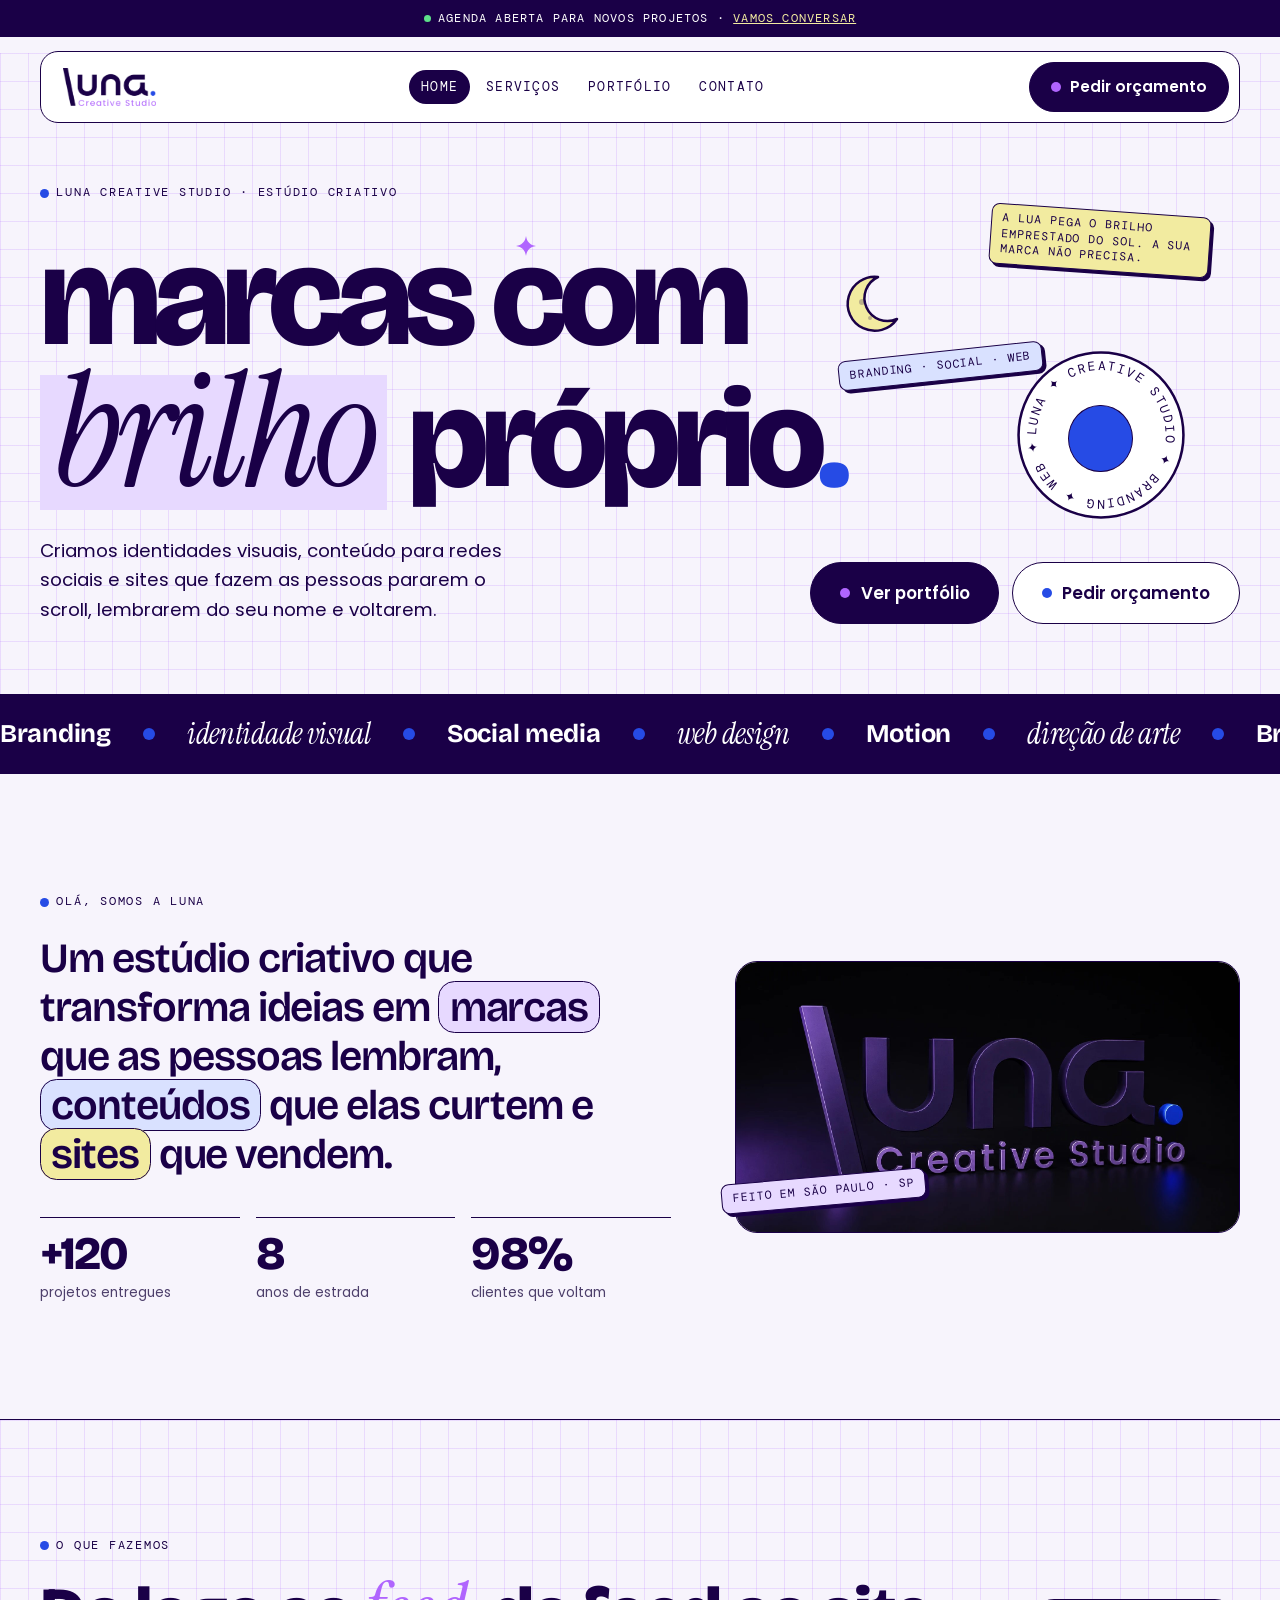
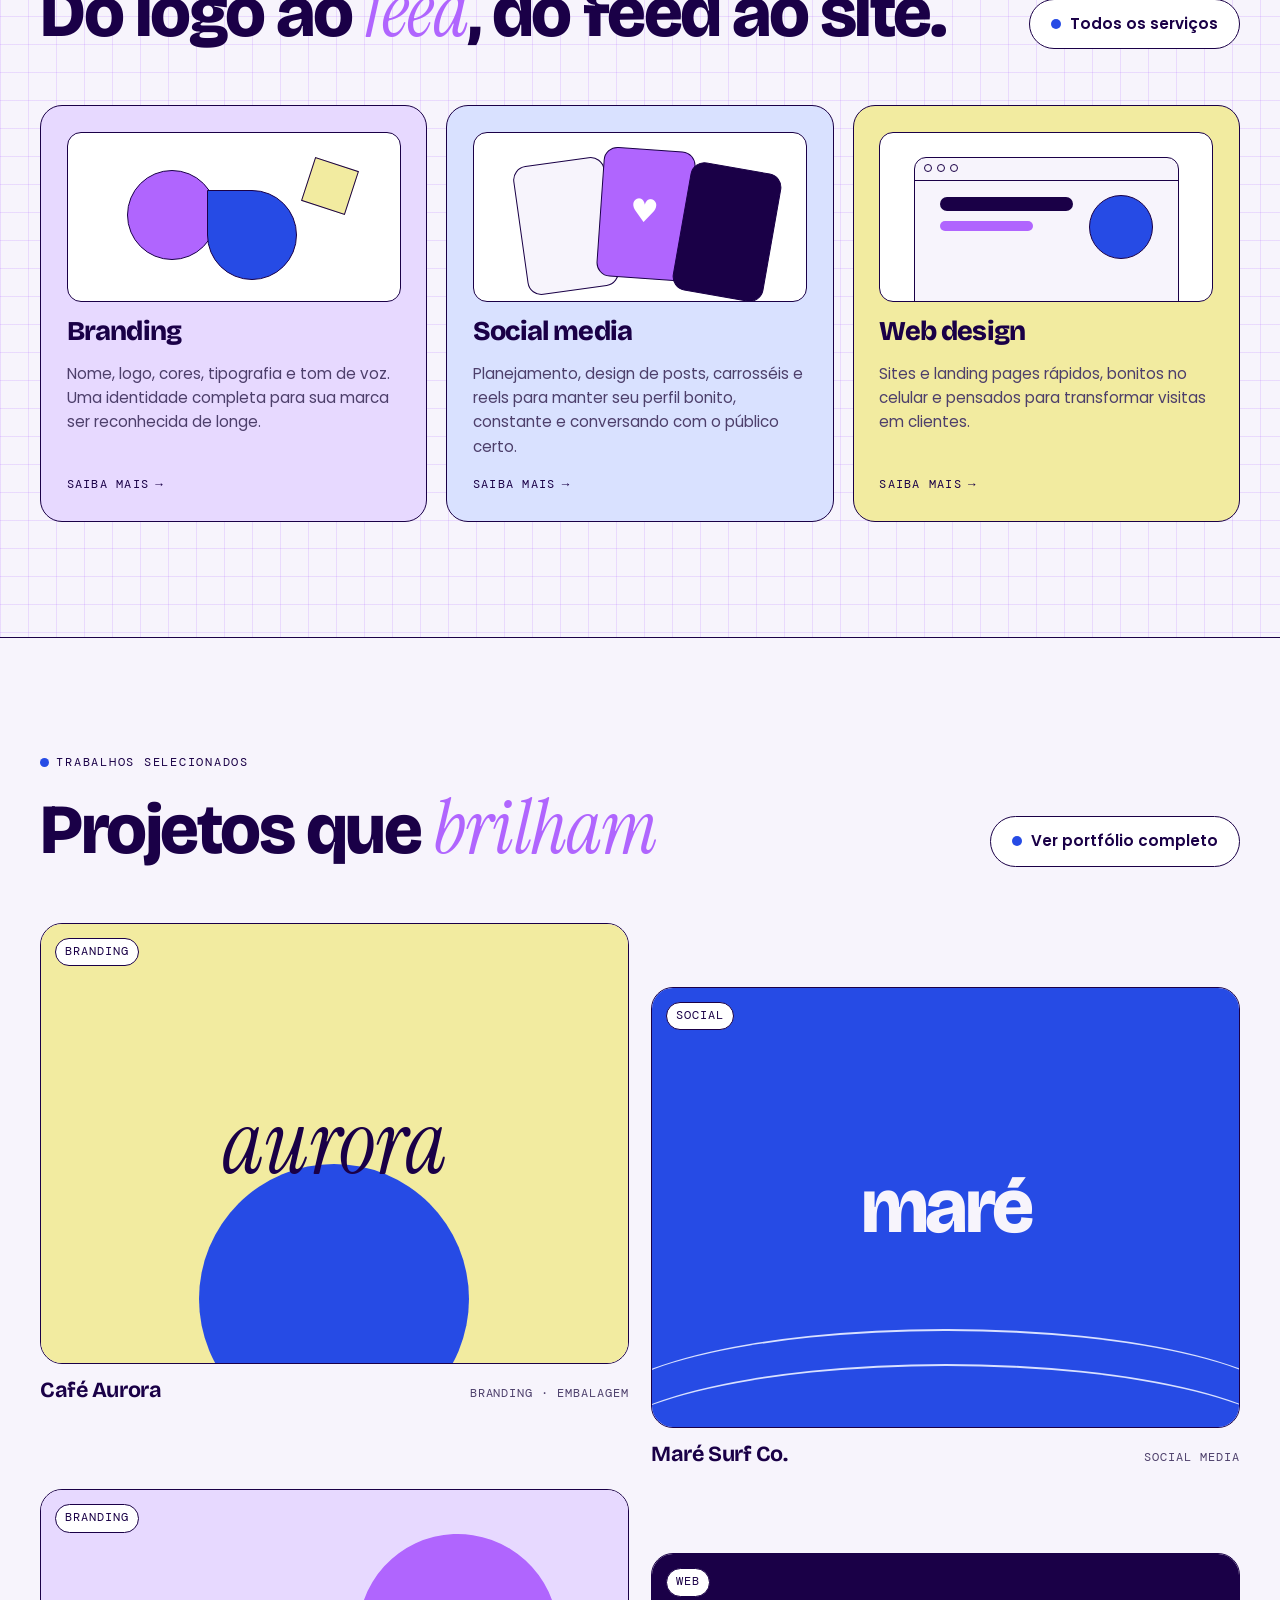
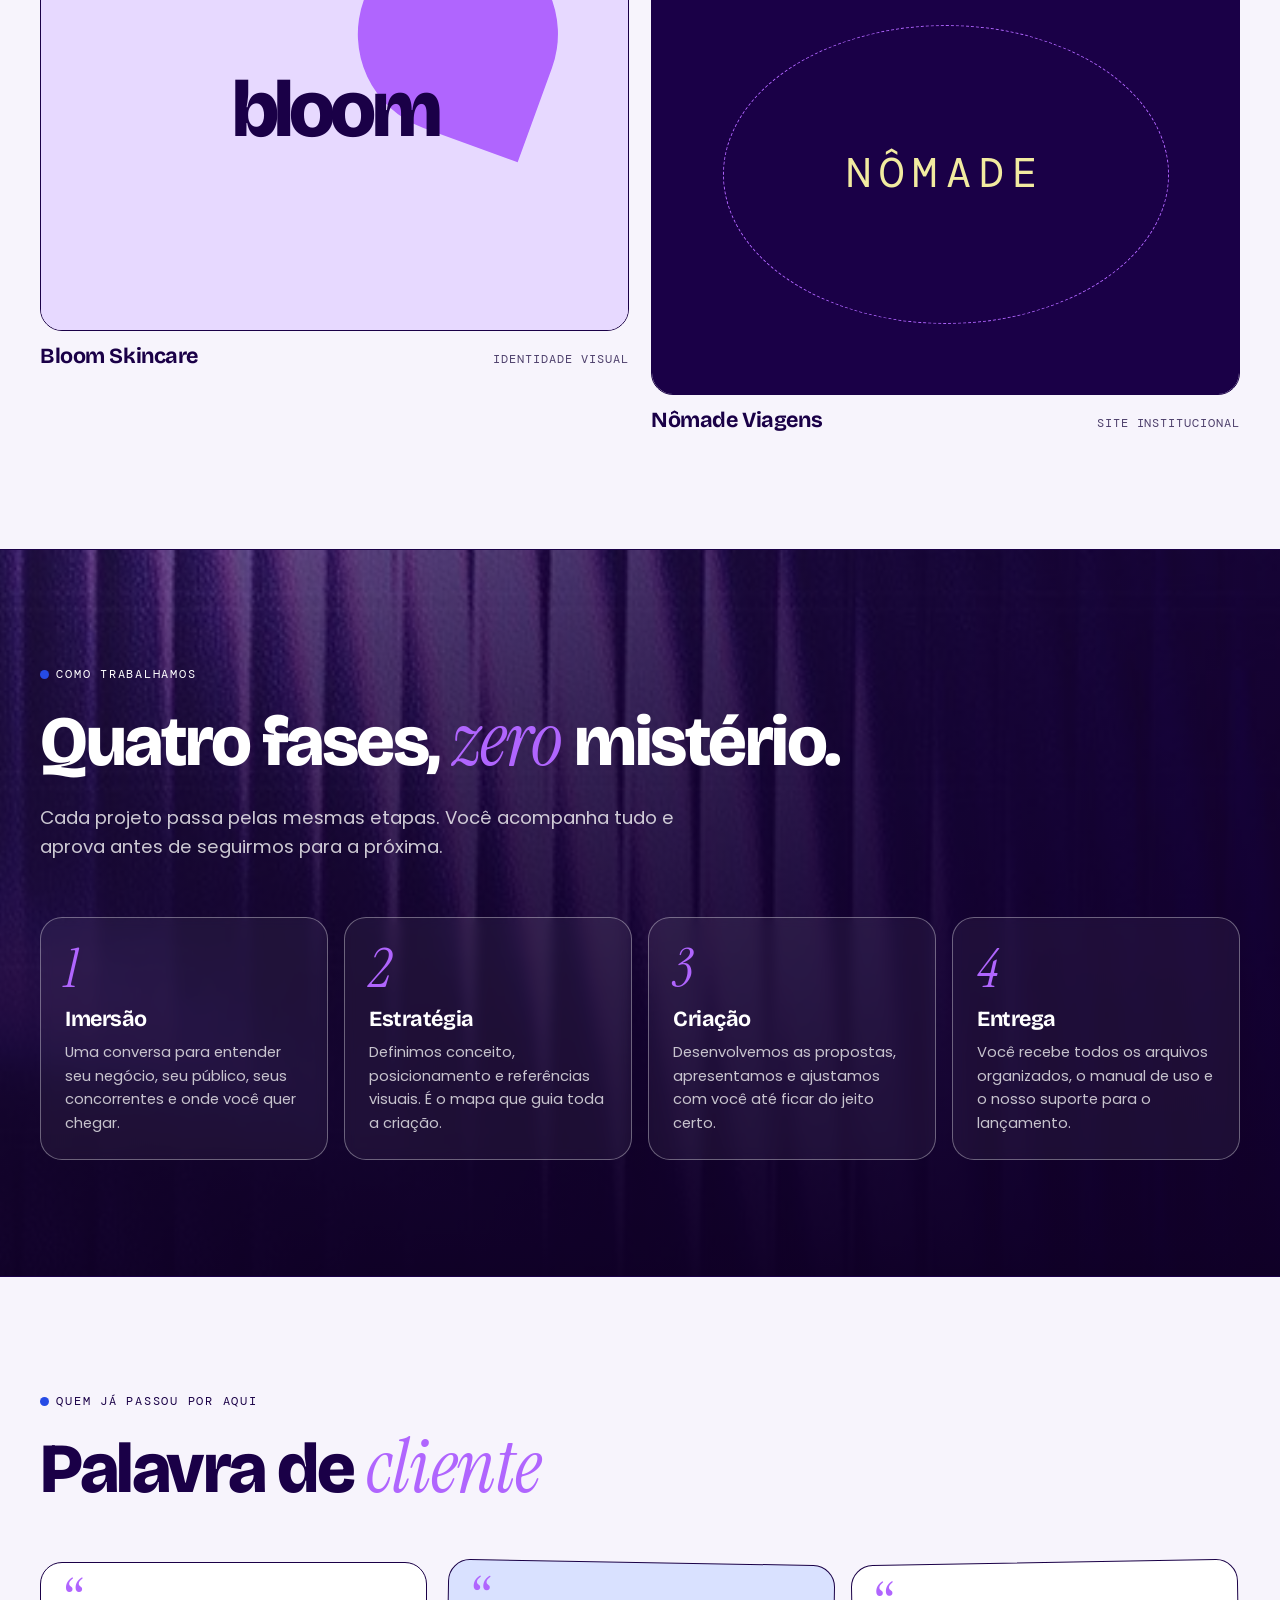
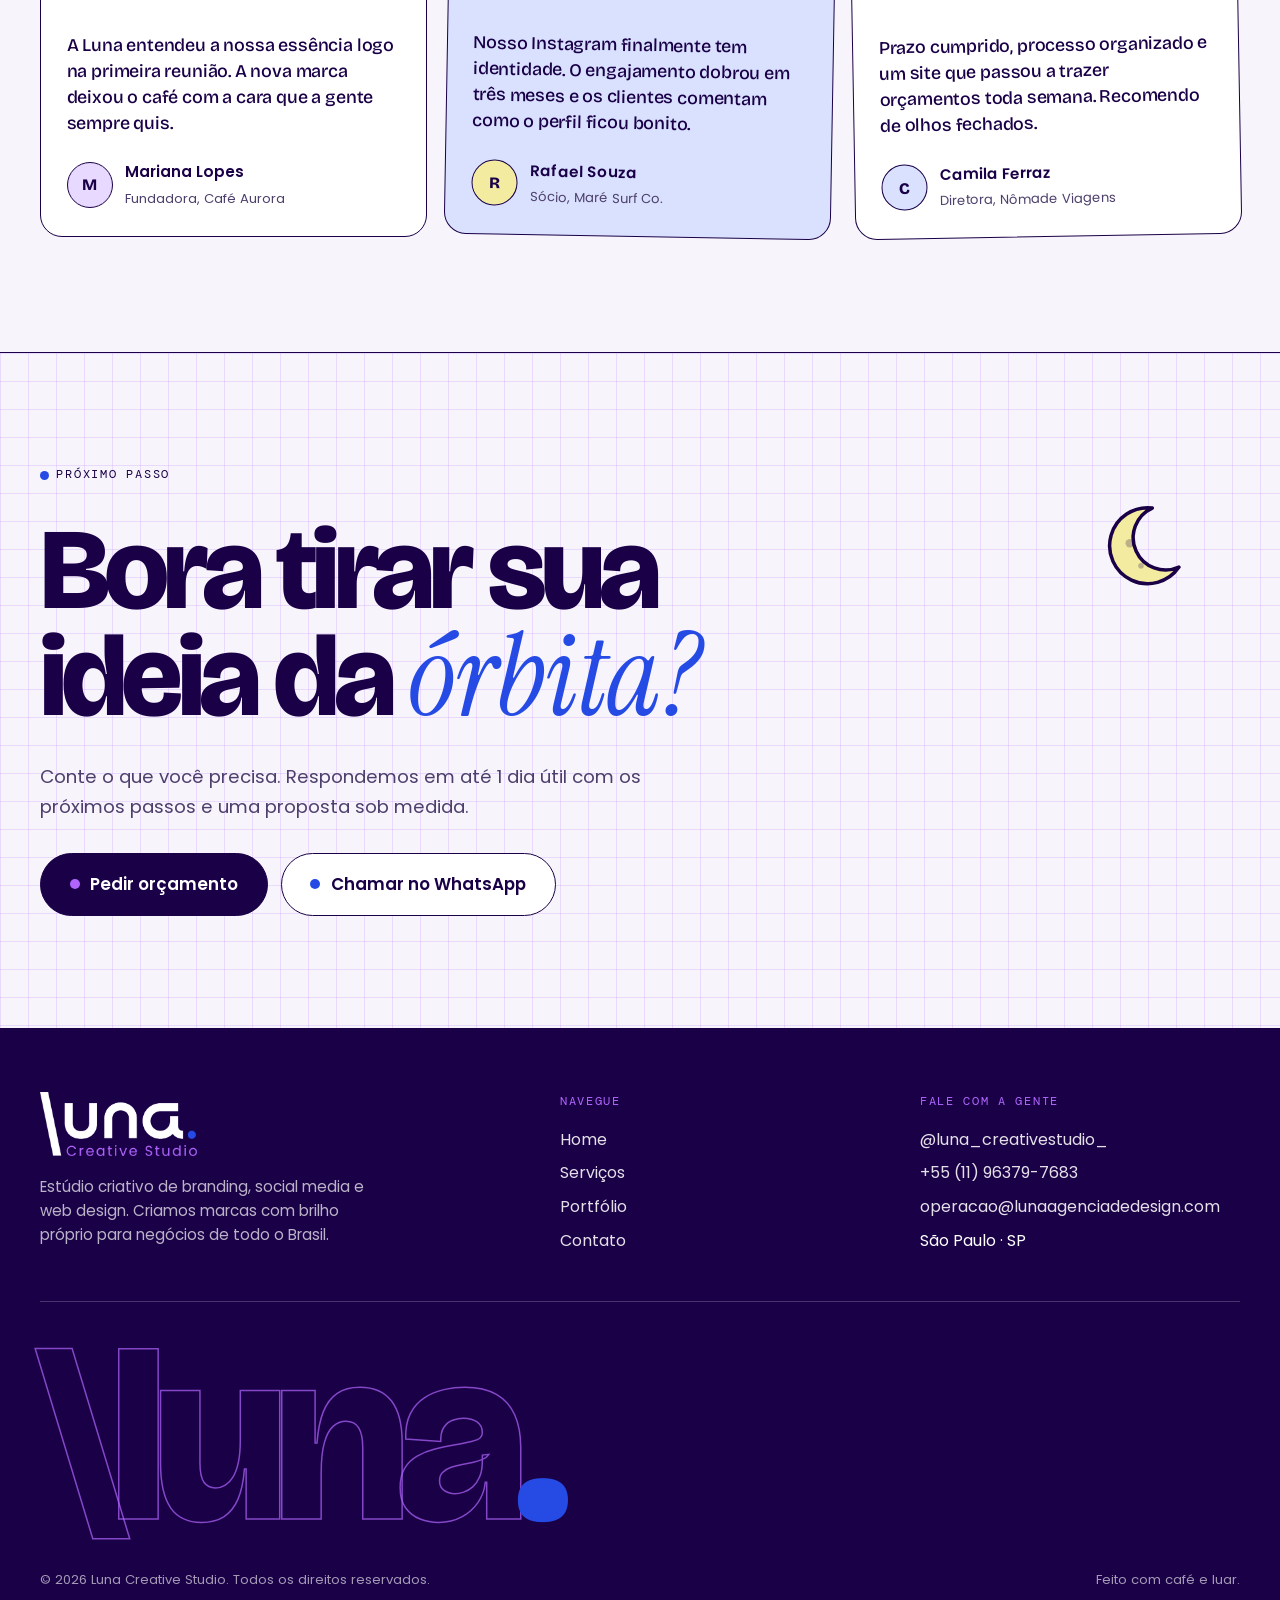
==== index.html @ 19e63050 "Cria site da Luna Creative Studio: Home, Serviços, Portfólio e Contato Co-Authored-By: Claude Opus 5" ====
<!DOCTYPE html>
<html lang="pt-BR">
<head>
<meta charset="utf-8">
<meta name="viewport" content="width=device-width, initial-scale=1, viewport-fit=cover">
<title>Luna Creative Studio · Branding, social media e web design</title>
<meta name="description" content="Estúdio criativo de branding, social media e web design em São Paulo. Marcas com brilho próprio.">
<meta name="claude:viewport-fit-sides" content="cover">
<meta property="og:title" content="Luna Creative Studio · Branding, social media e web design">
<meta property="og:description" content="Estúdio criativo de branding, social media e web design em São Paulo. Marcas com brilho próprio.">
<meta property="og:image" content="assets/luna-3d.jpg">
<meta name="theme-color" content="#1a0047">
<link rel="icon" href="assets/favicon.svg" type="image/svg+xml">
<link rel="preconnect" href="https://fonts.googleapis.com">
<link rel="preconnect" href="https://fonts.gstatic.com" crossorigin>
<link rel="stylesheet" href="https://fonts.googleapis.com/css2?family=Bricolage+Grotesque:opsz,wght@12..96,300..800&family=DM+Mono:wght@400;500&family=Instrument+Serif:ital@0;1&family=Poppins:wght@400;500;600&display=swap">
<link rel="stylesheet" href="css/style.css">
</head>
<body>

<!-- ===== CABEÇALHO (igual em todas as páginas) ===== -->
<div class="topbar"><span class="dot"></span>Agenda aberta para novos projetos · <a href="contato.html">vamos conversar</a></div>
<header class="site-header">
  <div class="wrap">
    <nav class="nav" aria-label="Menu principal">
      <a class="nav__logo" href="index.html"><img src="assets/logo-luna.png" alt="Luna Creative Studio" width="955" height="389"></a>
      <button class="nav__toggle" type="button" aria-label="Abrir menu" aria-expanded="false"><span></span></button>
      <ul class="nav__links">
        <li><a href="index.html" aria-current="page">Home</a></li>
        <li><a href="servicos.html">Serviços</a></li>
        <li><a href="portfolio.html">Portfólio</a></li>
        <li><a href="contato.html">Contato</a></li>
        <li class="nav__mobile-cta"><a href="contato.html">Pedir orçamento →</a></li>
      </ul>
      <a class="btn btn--dark nav__cta" href="contato.html">Pedir orçamento</a>
    </nav>
  </div>
</header>

<main>
<!-- ===== HERO ===== -->
<section class="hero grid-paper">
  <div class="wrap hero__inner">
    <svg class="deco deco--moon" viewBox="0 0 64 64" aria-hidden="true"><path d="M40 5a27 27 0 1 0 19 42A23 23 0 0 1 40 5z" fill="#f2eba0" stroke="#1a0047" stroke-width="2.5" stroke-linejoin="round"/><circle cx="24" cy="30" r="3" fill="#1a0047" opacity=".25"/><circle cx="32" cy="46" r="2" fill="#1a0047" opacity=".25"/></svg>
    <svg class="deco deco--star1" viewBox="0 0 24 24" aria-hidden="true"><path d="M12 0c1 7 5 11 12 12-7 1-11 5-12 12-1-7-5-11-12-12 7-1 11-5 12-12z" fill="#264be5"/></svg>
    <svg class="deco deco--star2" viewBox="0 0 24 24" aria-hidden="true"><path d="M12 0c1 7 5 11 12 12-7 1-11 5-12 12-1-7-5-11-12-12 7-1 11-5 12-12z" fill="#b065fe"/></svg>
    <span class="sticker sticker--moon hero__note">A lua pega o brilho emprestado do sol. A sua marca não precisa.</span>
    <span class="sticker hero__tag">Branding · Social · Web</span>
    <div class="badge" aria-hidden="true">
      <svg viewBox="0 0 200 200"><defs><path id="badge-circle" d="M100,100 m-76,0 a76,76 0 1,1 152,0 a76,76 0 1,1 -152,0"/></defs><circle cx="100" cy="100" r="97" fill="#ffffff" stroke="#1a0047" stroke-width="3"/><text font-family="DM Mono, monospace" font-size="15" fill="#1a0047" letter-spacing="2"><textPath href="#badge-circle" textLength="472">LUNA ✦ CREATIVE STUDIO ✦ BRANDING ✦ WEB ✦</textPath></text></svg>
      <span class="badge__center"></span>
    </div>
    <span class="eyebrow">Luna Creative Studio · Estúdio criativo</span>
    <h1 class="hero__title">marcas com <span class="serif">brilho</span> próprio<span class="dot">.</span></h1>
    <div class="hero__bottom">
      <p class="lead">Criamos identidades visuais, conteúdo para redes sociais e sites que fazem as pessoas pararem o scroll, lembrarem do seu nome e voltarem.</p>
      <div class="hero__actions">
        <a class="btn btn--dark btn--big" href="portfolio.html">Ver portfólio</a>
        <a class="btn btn--big" href="contato.html">Pedir orçamento</a>
      </div>
    </div>
  </div>
</section>

<div class="marquee " aria-hidden="true">
  <div class="marquee__track">
    <div class="marquee__group"><span class="marquee__item">Branding</span><span class="marquee__sep"></span><span class="marquee__item serif">identidade visual</span><span class="marquee__sep"></span><span class="marquee__item">Social media</span><span class="marquee__sep"></span><span class="marquee__item serif">web design</span><span class="marquee__sep"></span><span class="marquee__item">Motion</span><span class="marquee__sep"></span><span class="marquee__item serif">direção de arte</span><span class="marquee__sep"></span></div>
    <div class="marquee__group"><span class="marquee__item">Branding</span><span class="marquee__sep"></span><span class="marquee__item serif">identidade visual</span><span class="marquee__sep"></span><span class="marquee__item">Social media</span><span class="marquee__sep"></span><span class="marquee__item serif">web design</span><span class="marquee__sep"></span><span class="marquee__item">Motion</span><span class="marquee__sep"></span><span class="marquee__item serif">direção de arte</span><span class="marquee__sep"></span></div>
  </div>
</div>


<!-- ===== SOBRE ===== -->
<section class="section">
  <div class="wrap about">
    <div>
      <span class="eyebrow">Olá, somos a Luna</span>
      <p class="about__statement">Um estúdio criativo que transforma ideias em <span class="hl hl--lilac">marcas</span> que as pessoas lembram, <span class="hl hl--blue">conteúdos</span> que elas curtem e <span class="hl hl--moon">sites</span> que vendem.</p>
      <div class="stats">
        <div class="stat"><div class="stat__num">+120</div><div class="stat__label">projetos entregues</div></div>
        <div class="stat"><div class="stat__num">8</div><div class="stat__label">anos de estrada</div></div>
        <div class="stat"><div class="stat__num">98%</div><div class="stat__label">clientes que voltam</div></div>
      </div>
    </div>
    <div class="about__visual">
      <img src="assets/luna-3d.jpg" alt="Logo da Luna Creative Studio em 3D, roxo sobre fundo escuro" width="1711" height="919" loading="lazy">
      <span class="sticker sticker--lilac">Feito em São Paulo · SP</span>
    </div>
  </div>
</section>

<!-- ===== SERVIÇOS (resumo) ===== -->
<section class="section grid-paper" style="border-block: var(--border);">
  <div class="wrap">
    <div class="section__head">
      <div>
        <span class="eyebrow">O que fazemos</span>
        <h2 class="section-title">Do logo ao <span class="serif">feed</span>, do feed ao site.</h2>
      </div>
      <a class="btn" href="servicos.html">Todos os serviços</a>
    </div>
    <div class="service-cards">
      <a class="service-card service-card--lilac" href="servicos.html#branding">
        <div class="service-card__art art-brand" aria-hidden="true"><span class="art-shape s1"></span><span class="art-shape s2"></span><span class="art-shape s3"></span></div>
        <h3>Branding</h3>
        <p>Nome, logo, cores, tipografia e tom de voz. Uma identidade completa para sua marca ser reconhecida de longe.</p>
        <span class="service-card__more">Saiba mais</span>
      </a>
      <a class="service-card service-card--blue" href="servicos.html#social">
        <div class="service-card__art art-social" aria-hidden="true"><span class="art-shape s1"></span><span class="art-shape s2"></span><span class="art-shape s3"></span><span class="heart">♥</span></div>
        <h3>Social media</h3>
        <p>Planejamento, design de posts, carrosséis e reels para manter seu perfil bonito, constante e conversando com o público certo.</p>
        <span class="service-card__more">Saiba mais</span>
      </a>
      <a class="service-card service-card--moon" href="servicos.html#web">
        <div class="service-card__art art-web" aria-hidden="true"><span class="art-shape s1"></span><span class="bar"><i></i><i></i><i></i></span><span class="art-shape s2"></span><span class="art-shape s3"></span><span class="art-shape s4"></span></div>
        <h3>Web design</h3>
        <p>Sites e landing pages rápidos, bonitos no celular e pensados para transformar visitas em clientes.</p>
        <span class="service-card__more">Saiba mais</span>
      </a>
    </div>
  </div>
</section>

<!-- ===== PORTFÓLIO (destaques) ===== -->
<section class="section">
  <div class="wrap">
    <div class="section__head">
      <div>
        <span class="eyebrow">Trabalhos selecionados</span>
        <h2 class="section-title">Projetos que <span class="serif">brilham</span></h2>
      </div>
      <a class="btn" href="portfolio.html">Ver portfólio completo</a>
    </div>
    <div class="projects projects--offset">
      <a class="project" href="#">
        <div class="project__thumb">
          <div class="mock mock--aurora"><span class="mock__word">aurora</span></div>
          <span class="chip">Branding</span>
        </div>
        <div class="project__meta"><h3 class="project__name">Café Aurora</h3><span class="project__type">Branding · Embalagem</span></div>
      </a>
      <a class="project" href="#">
        <div class="project__thumb">
          <div class="mock mock--mare"><span class="mock__word">maré</span></div>
          <span class="chip">Social</span>
        </div>
        <div class="project__meta"><h3 class="project__name">Maré Surf Co.</h3><span class="project__type">Social media</span></div>
      </a>
      <a class="project" href="#">
        <div class="project__thumb">
          <div class="mock mock--bloom"><span class="mock__word">bloom</span></div>
          <span class="chip">Branding</span>
        </div>
        <div class="project__meta"><h3 class="project__name">Bloom Skincare</h3><span class="project__type">Identidade visual</span></div>
      </a>
      <a class="project" href="#">
        <div class="project__thumb">
          <div class="mock mock--nomade"><span class="mock__word">nômade</span></div>
          <span class="chip">Web</span>
        </div>
        <div class="project__meta"><h3 class="project__name">Nômade Viagens</h3><span class="project__type">Site institucional</span></div>
      </a>
    </div>
  </div>
</section>

<!-- ===== PROCESSO ===== -->
<section class="section dark">
  <div class="wrap">
    <div class="section__head">
      <div>
        <span class="eyebrow">Como trabalhamos</span>
        <h2 class="section-title">Quatro fases, <span class="serif">zero</span> mistério.</h2>
      </div>
      <p class="lead">Cada projeto passa pelas mesmas etapas. Você acompanha tudo e aprova antes de seguirmos para a próxima.</p>
    </div>
    <ol class="steps">
      <li class="step"><span class="step__num">1</span><h3>Imersão</h3><p>Uma conversa para entender seu negócio, seu público, seus concorrentes e onde você quer chegar.</p></li>
      <li class="step"><span class="step__num">2</span><h3>Estratégia</h3><p>Definimos conceito, posicionamento e referências visuais. É o mapa que guia toda a criação.</p></li>
      <li class="step"><span class="step__num">3</span><h3>Criação</h3><p>Desenvolvemos as propostas, apresentamos e ajustamos com você até ficar do jeito certo.</p></li>
      <li class="step"><span class="step__num">4</span><h3>Entrega</h3><p>Você recebe todos os arquivos organizados, o manual de uso e o nosso suporte para o lançamento.</p></li>
    </ol>
  </div>
</section>

<!-- ===== DEPOIMENTOS ===== -->
<section class="section">
  <div class="wrap">
    <div class="section__head">
      <div>
        <span class="eyebrow">Quem já passou por aqui</span>
        <h2 class="section-title">Palavra de <span class="serif">cliente</span></h2>
      </div>
    </div>
    <div class="quotes">
      <figure class="quote" style="margin:0">
        <blockquote class="quote__text" style="margin:0">A Luna entendeu a nossa essência logo na primeira reunião. A nova marca deixou o café com a cara que a gente sempre quis.</blockquote>
        <figcaption class="quote__who"><span class="avatar">M</span><span><span class="quote__name">Mariana Lopes</span><br><span class="quote__role">Fundadora, Café Aurora</span></span></figcaption>
      </figure>
      <figure class="quote" style="margin:0">
        <blockquote class="quote__text" style="margin:0">Nosso Instagram finalmente tem identidade. O engajamento dobrou em três meses e os clientes comentam como o perfil ficou bonito.</blockquote>
        <figcaption class="quote__who"><span class="avatar" style="background:var(--moon)">R</span><span><span class="quote__name">Rafael Souza</span><br><span class="quote__role">Sócio, Maré Surf Co.</span></span></figcaption>
      </figure>
      <figure class="quote" style="margin:0">
        <blockquote class="quote__text" style="margin:0">Prazo cumprido, processo organizado e um site que passou a trazer orçamentos toda semana. Recomendo de olhos fechados.</blockquote>
        <figcaption class="quote__who"><span class="avatar" style="background:var(--blue-soft)">C</span><span><span class="quote__name">Camila Ferraz</span><br><span class="quote__role">Diretora, Nômade Viagens</span></span></figcaption>
      </figure>
    </div>
  </div>
</section>

<!-- ===== CHAMADA FINAL ===== -->
<section class="cta-band grid-paper">
  <div class="wrap cta-band__inner">
    <svg class="deco deco--moon" viewBox="0 0 64 64" aria-hidden="true"><path d="M40 5a27 27 0 1 0 19 42A23 23 0 0 1 40 5z" fill="#f2eba0" stroke="#1a0047" stroke-width="2.5" stroke-linejoin="round"/><circle cx="24" cy="30" r="3" fill="#1a0047" opacity=".25"/><circle cx="32" cy="46" r="2" fill="#1a0047" opacity=".25"/></svg>
    <span class="eyebrow">Próximo passo</span>
    <h2 class="cta-band__title">Bora tirar sua ideia da <span class="serif">órbita?</span></h2>
    <p class="lead">Conte o que você precisa. Respondemos em até 1 dia útil com os próximos passos e uma proposta sob medida.</p>
    <div class="hero__actions">
      <a class="btn btn--dark btn--big" href="contato.html">Pedir orçamento</a>
      <a class="btn btn--big" href="https://wa.me/5511963797683" target="_blank" rel="noopener">Chamar no WhatsApp</a>
    </div>
  </div>
</section>

</main>

<!-- ===== RODAPÉ (igual em todas as páginas) ===== -->
<footer class="site-footer">
  <div class="wrap">
    <div class="footer__grid">
      <div class="footer__brand">
        <img src="assets/logo-luna-branco.png" alt="Luna Creative Studio" width="955" height="389" loading="lazy">
        <p>Estúdio criativo de branding, social media e web design. Criamos marcas com brilho próprio para negócios de todo o Brasil.</p>
      </div>
      <div>
        <p class="footer__title">Navegue</p>
        <ul class="footer__list">
          <li><a href="index.html">Home</a></li>
          <li><a href="servicos.html">Serviços</a></li>
          <li><a href="portfolio.html">Portfólio</a></li>
          <li><a href="contato.html">Contato</a></li>
        </ul>
      </div>
      <div>
        <p class="footer__title">Fale com a gente</p>
        <ul class="footer__list">
          <li><a href="https://instagram.com/luna_creativestudio_" target="_blank" rel="noopener">@luna_creativestudio_</a></li>
          <li><a href="https://wa.me/5511963797683" target="_blank" rel="noopener">+55 (11) 96379-7683</a></li>
          <li><a href="mailto:operacao@lunaagenciadedesign.com">operacao@lunaagenciadedesign.com</a></li>
          <li>São Paulo · SP</li>
        </ul>
      </div>
    </div>
    <p class="footer__big" aria-hidden="true">\luna<span>.</span></p>
    <div class="footer__bottom">
      <span>© <span data-year>2026</span> Luna Creative Studio. Todos os direitos reservados.</span>
      <span>Feito com café e luar.</span>
    </div>
  </div>
</footer>
<script src="js/main.js"></script>
</body>
</html>
---- css/style.css ----
/* =========================================================
   LUNA CREATIVE STUDIO — estilos do site
   Conceito: "papel quadriculado de estúdio" + adesivos + tipografia grande.
   O ponto azul do logo vira o motivo que se repete nos botões.
   ========================================================= */

:root {
  /* Cores da marca (tiradas do logo) */
  --ink: #1a0047;        /* roxo profundo do "luna" */
  --lilac: #b065fe;      /* lilás do "Creative Studio" */
  --blue: #264be5;       /* azul do ponto */
  /* Tons de apoio */
  --paper: #f7f4fc;      /* fundo claro levemente lilás */
  --lilac-soft: #e7d9ff;
  --blue-soft: #d9e1ff;
  --moon: #f2eba0;       /* amarelo-lua, usado com moderação */
  --white: #ffffff;
  --line: rgba(26, 0, 71, 0.10);
  --muted: #4d3f6b;

  /* Fontes */
  --f-display: "Bricolage Grotesque", "Poppins", system-ui, sans-serif;
  --f-serif: "Instrument Serif", Georgia, "Times New Roman", serif;
  --f-body: "Poppins", system-ui, -apple-system, "Segoe UI", sans-serif;
  --f-mono: "DM Mono", ui-monospace, "SFMono-Regular", Menlo, monospace;

  --radius: 22px;
  --border: 1.5px solid var(--ink);
  --shadow: 4px 4px 0 var(--ink);
  color-scheme: light;
}

* { box-sizing: border-box; }
html { scroll-behavior: smooth; }
body {
  margin: 0;
  background: var(--paper);
  color: var(--ink);
  font-family: var(--f-body);
  font-size: 16px;
  line-height: 1.6;
  -webkit-font-smoothing: antialiased;
  overflow-x: hidden;
}
img { max-width: 100%; display: block; }
a { color: inherit; }
h1, h2, h3, h4 { margin: 0; text-wrap: balance; line-height: 1.02; }
p { margin: 0; }
:focus-visible { outline: 3px solid var(--blue); outline-offset: 3px; border-radius: 6px; }

.wrap {
  width: 100%;
  max-width: 1240px;
  margin-inline: auto;
  padding-left: max(20px, env(safe-area-inset-left, 0px));
  padding-right: max(20px, env(safe-area-inset-right, 0px));
}

/* ---------- Tipografia utilitária ---------- */
.eyebrow {
  font-family: var(--f-mono);
  font-size: 0.78rem;
  letter-spacing: 0.14em;
  text-transform: uppercase;
  display: inline-flex;
  align-items: center;
  gap: 0.6em;
}
.eyebrow::before {
  content: "";
  width: 9px; height: 9px;
  border-radius: 50%;
  background: var(--blue);
}
.serif { font-family: var(--f-serif); font-style: italic; font-weight: 400; letter-spacing: -0.01em; }
.section-title {
  font-family: var(--f-display);
  font-weight: 800;
  font-size: clamp(2.2rem, 5.5vw, 4.4rem);
  letter-spacing: -0.035em;
}
.section-title .serif { font-size: 1.08em; color: var(--lilac); }
.lead { font-size: clamp(1.02rem, 1.5vw, 1.15rem); color: var(--muted); max-width: 58ch; }

/* ---------- Fundo quadriculado ---------- */
.grid-paper {
  background-color: var(--paper);
  background-image:
    linear-gradient(rgba(176, 101, 254, 0.18) 1px, transparent 1px),
    linear-gradient(90deg, rgba(176, 101, 254, 0.18) 1px, transparent 1px);
  background-size: 28px 28px;
}

/* ---------- Botões (o ponto azul do logo) ---------- */
.btn {
  display: inline-flex;
  align-items: center;
  gap: 0.65em;
  padding: 0.8em 1.35em;
  border: var(--border);
  border-radius: 999px;
  background: var(--white);
  color: var(--ink);
  font-family: var(--f-body);
  font-weight: 600;
  font-size: 0.95rem;
  text-decoration: none;
  cursor: pointer;
  transition: transform 0.18s ease, box-shadow 0.18s ease, background 0.18s ease;
  white-space: nowrap;
}
.btn::before {
  content: "";
  width: 10px; height: 10px;
  border-radius: 50%;
  background: var(--blue);
  flex: none;
  transition: transform 0.25s ease;
}
.btn:hover { transform: translate(-2px, -2px); box-shadow: var(--shadow); }
.btn:hover::before { transform: scale(1.35); }
.btn--dark { background: var(--ink); color: var(--white); }
.btn--dark::before { background: var(--lilac); }
.btn--dark:hover { box-shadow: 4px 4px 0 var(--lilac); }
.btn--lilac { background: var(--lilac); color: var(--ink); }
.btn--big { font-size: 1.05rem; padding: 1em 1.7em; }

/* ---------- Adesivos / etiquetas ---------- */
.sticker {
  display: inline-block;
  font-family: var(--f-mono);
  font-size: 0.72rem;
  line-height: 1.35;
  letter-spacing: 0.08em;
  text-transform: uppercase;
  padding: 0.55em 0.9em;
  border: var(--border);
  border-radius: 8px;
  background: var(--blue-soft);
  box-shadow: 3px 3px 0 var(--ink);
}
.sticker--lilac { background: var(--lilac-soft); }
.sticker--moon { background: var(--moon); }
.chip {
  display: inline-block;
  font-family: var(--f-mono);
  font-size: 0.72rem;
  letter-spacing: 0.08em;
  text-transform: uppercase;
  padding: 0.35em 0.8em;
  border: 1px solid currentColor;
  border-radius: 999px;
}

/* =========================================================
   CABEÇALHO
   ========================================================= */
.topbar {
  background: var(--ink);
  color: var(--white);
  font-family: var(--f-mono);
  font-size: 0.75rem;
  letter-spacing: 0.1em;
  text-transform: uppercase;
  text-align: center;
  padding: 0.55rem 1rem;
}
.topbar a { color: var(--moon); }
.topbar .dot { display: inline-block; width: 7px; height: 7px; border-radius: 50%; background: #5ee08a; margin-right: 0.6em; vertical-align: middle; animation: pulse 2s infinite; }
@keyframes pulse { 50% { opacity: 0.3; } }

.site-header {
  position: sticky;
  top: env(safe-area-inset-top, 0px);
  z-index: 50;
  padding-block: 14px;
  pointer-events: none;
}
.nav {
  pointer-events: auto;
  display: flex;
  align-items: center;
  justify-content: space-between;
  gap: 1.5rem;
  background: var(--white);
  border: var(--border);
  border-radius: 18px;
  padding: 10px 10px 10px 22px;
}
.nav__logo img { height: 38px; width: auto; }
.nav__links { display: flex; align-items: center; gap: 0.3rem; list-style: none; margin: 0; padding: 0; }
.nav__links a {
  display: block;
  font-family: var(--f-mono);
  font-size: 0.8rem;
  letter-spacing: 0.1em;
  text-transform: uppercase;
  text-decoration: none;
  padding: 0.55em 0.9em;
  border-radius: 999px;
  transition: background 0.15s;
}
.nav__links a:hover { background: var(--lilac-soft); }
.nav__links a[aria-current="page"] { background: var(--ink); color: var(--white); }
.nav__toggle {
  display: none;
  border: var(--border);
  background: var(--paper);
  border-radius: 12px;
  width: 46px; height: 46px;
  cursor: pointer;
  position: relative;
}
.nav__toggle span, .nav__toggle span::before, .nav__toggle span::after {
  position: absolute; left: 12px; right: 12px; height: 2px; background: var(--ink); content: ""; transition: transform 0.2s;
}
.nav__toggle span { top: 50%; }
.nav__toggle span::before { top: -6px; left: 0; right: 0; }
.nav__toggle span::after { top: 6px; left: 0; right: 0; }
.nav.is-open .nav__toggle span { background: transparent; }
.nav.is-open .nav__toggle span::before { transform: translateY(6px) rotate(45deg); }
.nav.is-open .nav__toggle span::after { transform: translateY(-6px) rotate(-45deg); }

@media (max-width: 860px) {
  .nav { flex-wrap: wrap; padding-left: 16px; }
  .nav__toggle { display: block; }
  .nav__cta { display: none; }
  .nav__links {
    display: none;
    width: 100%;
    flex-direction: column;
    align-items: stretch;
    padding-block: 0.5rem 0.4rem;
  }
  .nav.is-open .nav__links { display: flex; }
  .nav__links a { font-size: 1rem; padding: 0.8em 1em; }
  .nav__links .nav__mobile-cta { display: block; margin-top: 0.4rem; }
}
.nav__mobile-cta { display: none; }

/* =========================================================
   HOME — HERO
   ========================================================= */
.hero {
  position: relative;
  margin-top: -84px;          /* fica atrás do cabeçalho */
  padding-top: 130px;
  padding-bottom: 70px;
  overflow: hidden;
  border-bottom: var(--border);
}
.hero__inner { position: relative; display: grid; gap: 2rem; }
.hero__title {
  font-family: var(--f-display);
  font-weight: 800;
  font-size: clamp(3.2rem, 11vw, 9.5rem);
  letter-spacing: -0.055em;
  line-height: 0.9;
  max-width: 11ch;
}
.hero__title .serif {
  font-size: 1.12em;
  letter-spacing: -0.03em;
  color: var(--ink);
  position: relative;
  padding-inline: 0.08em;
  background: linear-gradient(transparent 22%, var(--lilac-soft) 22%, var(--lilac-soft) 88%, transparent 88%);
}
.hero__title .dot { color: var(--blue); }
.hero__bottom {
  display: flex;
  flex-wrap: wrap;
  align-items: flex-end;
  justify-content: space-between;
  gap: 2rem;
}
.hero__bottom .lead { color: var(--ink); max-width: 44ch; }
.hero__actions { display: flex; flex-wrap: wrap; gap: 0.8rem; }

.hero__note {
  position: absolute;
  top: 6%;
  right: 4%;
  transform: rotate(4deg);
  max-width: 220px;
}
.hero__tag { position: absolute; left: 66%; top: 38%; transform: rotate(-6deg); }

/* Selo giratório */
.badge {
  position: absolute;
  right: 6%;
  bottom: 22%;
  width: clamp(120px, 14vw, 170px);
  aspect-ratio: 1;
  max-width: 100%;
}
.badge svg { width: 100%; height: 100%; animation: spin 18s linear infinite; }
.badge__center {
  position: absolute; inset: 0; margin: auto;
  width: 38%; height: 38%;
  border-radius: 50%;
  background: var(--blue);
  border: var(--border);
}
@keyframes spin { to { transform: rotate(360deg); } }

/* Lua e estrelas decorativas */
.deco { position: absolute; pointer-events: none; }
.deco--moon { width: 64px; top: 20%; left: 66%; animation: float 6s ease-in-out infinite; }
.deco--star1 { width: 28px; top: 62%; left: 4%; animation: twinkle 3s ease-in-out infinite; }
.deco--star2 { width: 20px; top: 12%; left: 40%; animation: twinkle 4s ease-in-out infinite 1s; }
@keyframes float { 50% { transform: translateY(-10px) rotate(-6deg); } }
@keyframes twinkle { 50% { transform: scale(0.6) rotate(45deg); opacity: 0.6; } }

@media (max-width: 860px) {
  .hero { padding-top: 120px; }
  .hero__note { position: static; transform: rotate(-2deg); justify-self: start; order: -1; }
  .hero__tag { display: none; }
  .badge { right: 0; bottom: auto; top: 0; width: 84px; }
  .hero .deco--moon, .hero .deco--star1 { display: none; }
}

/* ---------- Faixa rolante ---------- */
.marquee {
  background: var(--ink);
  color: var(--white);
  overflow: hidden;
  border-bottom: var(--border);
  padding-block: 0.9rem;
}
.marquee--lilac { background: var(--lilac); color: var(--ink); }
.marquee__track {
  display: flex;
  width: max-content;
  animation: marquee 32s linear infinite;
}
.marquee__group { display: flex; align-items: center; gap: 2rem; padding-right: 2rem; }
.marquee__item {
  font-family: var(--f-display);
  font-weight: 700;
  font-size: clamp(1.1rem, 2.2vw, 1.6rem);
  letter-spacing: -0.01em;
  white-space: nowrap;
}
.marquee__item.serif { font-family: var(--f-serif); font-weight: 400; font-size: clamp(1.3rem, 2.6vw, 1.9rem); }
.marquee__sep { width: 12px; height: 12px; border-radius: 50%; background: var(--blue); flex: none; }
.marquee--lilac .marquee__sep { background: var(--ink); }
@keyframes marquee { to { transform: translateX(-50%); } }

/* =========================================================
   SEÇÕES GERAIS
   ========================================================= */
.section { padding-block: clamp(4rem, 9vw, 7.5rem); }
.section__head {
  display: flex;
  flex-wrap: wrap;
  align-items: flex-end;
  justify-content: space-between;
  gap: 1.5rem 3rem;
  margin-bottom: clamp(2rem, 5vw, 3.5rem);
}
.section__head > div { display: grid; gap: 1rem; min-width: 0; }

/* ---------- Sobre (home) ---------- */
.about { display: grid; grid-template-columns: 1.25fr 1fr; gap: clamp(2rem, 5vw, 4.5rem); align-items: center; }
.about__statement {
  font-family: var(--f-display);
  font-weight: 600;
  font-size: clamp(1.6rem, 3.3vw, 2.6rem);
  line-height: 1.18;
  letter-spacing: -0.025em;
  margin-top: 1.2rem;
}
.hl { padding: 0 0.25em; border-radius: 0.4em; border: 1.5px solid var(--ink); white-space: nowrap; }
.hl--lilac { background: var(--lilac-soft); }
.hl--blue { background: var(--blue-soft); }
.hl--moon { background: var(--moon); }
.about__visual { position: relative; }
.about__visual img {
  border: var(--border);
  border-radius: var(--radius);
  height: auto;
  width: 100%;
}
.about__visual .sticker { position: absolute; left: -14px; bottom: 26px; transform: rotate(-5deg); }
.stats { display: grid; grid-template-columns: repeat(3, 1fr); gap: 1rem; margin-top: 2.4rem; }
.stat { border-top: var(--border); padding-top: 0.8rem; }
.stat__num { font-family: var(--f-display); font-weight: 800; font-size: clamp(2rem, 4vw, 2.9rem); letter-spacing: -0.04em; line-height: 1; }
.stat__label { font-size: 0.85rem; color: var(--muted); margin-top: 0.3rem; }
@media (max-width: 860px) {
  .about { grid-template-columns: 1fr; }
  .about__visual { max-width: 460px; }
}

/* ---------- Cartões de serviço (home) ---------- */
.service-cards { display: grid; grid-template-columns: repeat(3, 1fr); gap: 1.2rem; }
.service-card {
  display: flex;
  flex-direction: column;
  gap: 1rem;
  border: var(--border);
  border-radius: var(--radius);
  padding: 1.6rem;
  text-decoration: none;
  transition: transform 0.2s, box-shadow 0.2s;
  min-width: 0;
}
.service-card:hover { transform: translate(-3px, -3px) rotate(-0.6deg); box-shadow: 6px 6px 0 var(--ink); }
.service-card--lilac { background: var(--lilac-soft); }
.service-card--blue { background: var(--blue-soft); }
.service-card--moon { background: var(--moon); }
.service-card__art {
  height: 170px;
  border: var(--border);
  border-radius: 14px;
  background: var(--white);
  position: relative;
  overflow: hidden;
}
.service-card h3 { font-family: var(--f-display); font-weight: 800; font-size: 1.7rem; letter-spacing: -0.03em; }
.service-card p { font-size: 0.95rem; color: var(--muted); }
.service-card__more { margin-top: auto; font-family: var(--f-mono); font-size: 0.78rem; letter-spacing: 0.1em; text-transform: uppercase; display: flex; align-items: center; gap: 0.5em; }
.service-card__more::after { content: "→"; transition: transform 0.2s; }
.service-card:hover .service-card__more::after { transform: translateX(5px); }
@media (max-width: 900px) { .service-cards { grid-template-columns: 1fr; } .service-card__art { height: 150px; } }

/* Ilustrações geométricas dentro dos cartões */
.art-shape { position: absolute; border: var(--border); }
.art-brand .s1 { width: 90px; height: 90px; border-radius: 50%; background: var(--lilac); left: 18%; top: 22%; }
.art-brand .s2 { width: 90px; height: 90px; background: var(--blue); left: 42%; top: 34%; border-radius: 0 50% 50% 50%; }
.art-brand .s3 { width: 46px; height: 46px; background: var(--moon); right: 14%; top: 18%; transform: rotate(18deg); }
.art-social .s1 { width: 92px; height: 130px; border-radius: 14px; background: var(--paper); left: 14%; top: 28px; transform: rotate(-8deg); }
.art-social .s2 { width: 92px; height: 130px; border-radius: 14px; background: var(--lilac); left: 38%; top: 16px; transform: rotate(4deg); }
.art-social .s3 { width: 92px; height: 130px; border-radius: 14px; background: var(--ink); right: 10%; top: 34px; transform: rotate(10deg); }
.art-social .heart { position: absolute; left: 47%; top: 52px; color: var(--white); font-size: 2rem; transform: rotate(4deg); }
.art-web .s1 { left: 10%; right: 10%; top: 24px; bottom: -2px; border-radius: 12px 12px 0 0; background: var(--paper); }
.art-web .bar { position: absolute; left: 10%; right: 10%; top: 24px; height: 24px; border-bottom: var(--border); display: flex; gap: 5px; align-items: center; padding-left: 10px; }
.art-web .bar i { width: 8px; height: 8px; border-radius: 50%; border: 1.5px solid var(--ink); }
.art-web .s2 { left: 18%; top: 64px; width: 40%; height: 14px; border-radius: 99px; background: var(--ink); border: 0; }
.art-web .s3 { left: 18%; top: 88px; width: 28%; height: 10px; border-radius: 99px; background: var(--lilac); border: 0; }
.art-web .s4 { right: 18%; top: 62px; width: 64px; height: 64px; border-radius: 50%; background: var(--blue); }

/* =========================================================
   PORTFÓLIO — cartões de projeto
   ========================================================= */
.projects { display: grid; grid-template-columns: repeat(2, 1fr); gap: 1.4rem; }
.projects--three { grid-template-columns: repeat(3, 1fr); }
.project { display: flex; flex-direction: column; gap: 0.9rem; text-decoration: none; min-width: 0; }
.project[hidden] { display: none !important; }
.project__thumb {
  position: relative;
  aspect-ratio: 4 / 3;
  max-width: 100%;
  border: var(--border);
  border-radius: var(--radius);
  overflow: hidden;
  display: grid;
  place-items: center;
  transition: transform 0.25s, box-shadow 0.25s;
}
.project:hover .project__thumb { transform: translate(-3px, -3px); box-shadow: 6px 6px 0 var(--ink); }
.project__thumb .chip { position: absolute; top: 14px; left: 14px; background: var(--white); color: var(--ink); border-color: var(--ink); }
.project__meta { display: flex; justify-content: space-between; align-items: baseline; gap: 1rem; }
.project__name { font-family: var(--f-display); font-weight: 700; font-size: 1.35rem; letter-spacing: -0.02em; }
.project__type { font-family: var(--f-mono); font-size: 0.75rem; letter-spacing: 0.08em; text-transform: uppercase; color: var(--muted); text-align: right; }
.projects--offset .project:nth-child(even) { margin-top: 4rem; }
@media (max-width: 960px) { .projects--three { grid-template-columns: repeat(2, 1fr); } }
@media (max-width: 640px) {
  .projects, .projects--three { grid-template-columns: 1fr; }
  .projects--offset .project:nth-child(even) { margin-top: 0; }
}

/* Capas ilustrativas dos projetos (troque por fotos reais depois) */
.mock { width: 100%; height: 100%; display: grid; place-items: center; position: relative; }
.mock__word { position: relative; z-index: 1; line-height: 0.9; text-align: center; }
.mock--aurora { background: var(--moon); }
.mock--aurora .mock__word { font-family: var(--f-serif); font-style: italic; font-size: clamp(3rem, 8vw, 5.5rem); color: var(--ink); }
.mock--aurora::before { content: ""; position: absolute; width: 46%; aspect-ratio: 1; border-radius: 50%; background: var(--blue); bottom: -16%; }
.mock--mare { background: var(--blue); }
.mock--mare .mock__word { font-family: var(--f-display); font-weight: 800; font-size: clamp(2.6rem, 7vw, 4.8rem); color: var(--paper); letter-spacing: -0.05em; }
.mock--mare::before, .mock--mare::after { content: ""; position: absolute; left: -10%; right: -10%; height: 40%; border-radius: 50%; border-top: 2px solid var(--blue-soft); }
.mock--mare::before { bottom: -18%; }
.mock--mare::after { bottom: -26%; }
.mock--bloom { background: var(--lilac-soft); }
.mock--bloom .mock__word { font-family: var(--f-display); font-weight: 800; font-size: clamp(2.8rem, 7.5vw, 5rem); color: var(--ink); letter-spacing: -0.06em; }
.mock--bloom::before { content: ""; position: absolute; width: 34%; aspect-ratio: 1; background: var(--lilac); border-radius: 50% 50% 0 50%; top: 10%; right: 12%; transform: rotate(20deg); }
.mock--nomade { background: var(--ink); }
.mock--nomade .mock__word { font-family: var(--f-mono); font-size: clamp(1.6rem, 4vw, 2.6rem); color: var(--moon); letter-spacing: 0.2em; text-transform: uppercase; }
.mock--nomade::before { content: ""; position: absolute; inset: 16% 12%; border: 1.5px dashed var(--lilac); border-radius: 50%; }
.mock--vertice { background: var(--paper); }
.mock--vertice .mock__word { font-family: var(--f-display); font-weight: 300; font-size: clamp(2rem, 5vw, 3.2rem); letter-spacing: 0.3em; text-transform: uppercase; }
.mock--vertice::before { content: ""; position: absolute; width: 0; height: 0; border-left: 70px solid transparent; border-right: 70px solid transparent; border-bottom: 110px solid var(--blue); top: 12%; }
.mock--vertice .mock__word { margin-top: 38%; }
.mock--pulso { background: var(--lilac); }
.mock--pulso .mock__word { font-family: var(--f-display); font-weight: 800; font-style: italic; font-size: clamp(2.6rem, 7vw, 4.6rem); color: var(--ink); letter-spacing: -0.04em; }
.mock--pulso::before { content: ""; position: absolute; inset: auto 0 22% 0; height: 3px; background: repeating-linear-gradient(90deg, var(--ink) 0 22px, transparent 22px 34px); }
.mock--jabuticaba { background: #2b0a3d; }
.mock--jabuticaba .mock__word { font-family: var(--f-serif); font-size: clamp(2rem, 5vw, 3.2rem); color: var(--lilac-soft); }
.mock--jabuticaba::before { content: ""; position: absolute; width: 22%; aspect-ratio: 1; border-radius: 50%; background: var(--lilac); top: 14%; left: 18%; box-shadow: 70px 20px 0 -8px var(--blue), 30px 70px 0 -14px var(--lilac-soft); }
.mock--orbe { background: var(--blue-soft); }
.mock--orbe .mock__word { font-family: var(--f-display); font-weight: 700; font-size: clamp(2.4rem, 6vw, 4rem); color: var(--blue); letter-spacing: -0.03em; }
.mock--orbe::before { content: ""; position: absolute; width: 60%; aspect-ratio: 1; border-radius: 50%; border: 2px solid var(--blue); }
.mock--orbe::after { content: ""; position: absolute; width: 18px; height: 18px; border-radius: 50%; background: var(--ink); top: 20%; right: 24%; }
.mock--ninho { background: var(--moon); }
.mock--ninho .mock__word { font-family: var(--f-display); font-weight: 800; font-size: clamp(2.6rem, 7vw, 4.4rem); color: var(--blue); letter-spacing: -0.03em; }
.mock--ninho::before { content: ""; position: absolute; width: 50%; height: 30%; border-radius: 0 0 999px 999px; border: 2px solid var(--ink); border-top: 0; bottom: 14%; }

/* Filtros do portfólio */
.filters { display: flex; flex-wrap: wrap; gap: 0.6rem; margin-bottom: 2.2rem; }
.filter {
  font-family: var(--f-mono);
  font-size: 0.8rem;
  letter-spacing: 0.08em;
  text-transform: uppercase;
  padding: 0.6em 1.1em;
  border: var(--border);
  border-radius: 999px;
  background: var(--white);
  color: var(--ink);
  cursor: pointer;
  transition: background 0.15s;
}
.filter:hover { background: var(--lilac-soft); }
.filter[aria-pressed="true"] { background: var(--ink); color: var(--white); }

/* =========================================================
   PROCESSO (seção escura com a textura do PSD)
   ========================================================= */
.dark {
  position: relative;
  background: var(--ink) url("../assets/textura-luna.jpg") center / cover no-repeat;
  color: var(--white);
  border-block: var(--border);
}
.dark::before { content: ""; position: absolute; inset: 0; background: linear-gradient(180deg, rgba(26, 0, 71, 0.55), rgba(16, 0, 40, 0.92)); }
.dark > .wrap { position: relative; }
.dark .lead { color: rgba(255, 255, 255, 0.78); }
.dark .section-title .serif { color: var(--lilac); }
.steps { display: grid; grid-template-columns: repeat(4, 1fr); gap: 1rem; list-style: none; margin: 0; padding: 0; counter-reset: step; }
.step {
  border: 1.5px solid rgba(255, 255, 255, 0.35);
  border-radius: var(--radius);
  padding: 1.5rem;
  background: rgba(255, 255, 255, 0.05);
  backdrop-filter: blur(6px);
  display: grid;
  gap: 0.7rem;
  align-content: start;
  min-width: 0;
}
.step__num { font-family: var(--f-serif); font-style: italic; font-size: 3.4rem; line-height: 1; color: var(--lilac); }
.step h3 { font-family: var(--f-display); font-weight: 700; font-size: 1.35rem; letter-spacing: -0.02em; }
.step p { font-size: 0.92rem; color: rgba(255, 255, 255, 0.75); }
@media (max-width: 960px) { .steps { grid-template-columns: repeat(2, 1fr); } }
@media (max-width: 560px) { .steps { grid-template-columns: 1fr; } }

/* =========================================================
   DEPOIMENTOS
   ========================================================= */
.quotes { display: grid; grid-template-columns: repeat(3, 1fr); gap: 1.2rem; }
.quote {
  background: var(--white);
  border: var(--border);
  border-radius: var(--radius);
  padding: 1.6rem;
  display: flex;
  flex-direction: column;
  gap: 1.4rem;
  min-width: 0;
}
.quote:nth-child(2) { transform: rotate(1deg); background: var(--blue-soft); }
.quote:nth-child(3) { transform: rotate(-1deg); }
.quote__text { font-family: var(--f-display); font-weight: 500; font-size: 1.12rem; line-height: 1.45; letter-spacing: -0.01em; }
.quote__text::before { content: "“"; display: block; font-family: var(--f-serif); font-size: 4rem; line-height: 0.6; color: var(--lilac); margin-bottom: 0.4rem; }
.quote__who { margin-top: auto; display: flex; align-items: center; gap: 0.8rem; }
.avatar {
  width: 46px; height: 46px; border-radius: 50%;
  border: var(--border);
  display: grid; place-items: center;
  font-family: var(--f-display); font-weight: 800;
  background: var(--lilac-soft);
  flex: none;
}
.quote__name { font-weight: 600; font-size: 0.95rem; line-height: 1.2; }
.quote__role { font-size: 0.82rem; color: var(--muted); }
@media (max-width: 900px) { .quotes { grid-template-columns: 1fr; } .quote { transform: none !important; } }

/* =========================================================
   CHAMADA FINAL (CTA)
   ========================================================= */
.cta-band { padding-block: clamp(4rem, 9vw, 7rem); border-top: var(--border); text-align: left; }
.cta-band__inner { display: grid; gap: 2rem; justify-items: start; position: relative; }
.cta-band__title {
  font-family: var(--f-display);
  font-weight: 800;
  font-size: clamp(2.8rem, 9vw, 7.5rem);
  letter-spacing: -0.05em;
  line-height: 0.92;
  max-width: 12ch;
}
.cta-band__title .serif { color: var(--blue); }
.cta-band .deco--moon { left: auto; right: 6%; top: 8%; width: 90px; }

/* =========================================================
   RODAPÉ
   ========================================================= */
.site-footer { background: var(--ink); color: var(--white); padding-top: 4rem; padding-bottom: 2rem; }
.footer__grid { display: grid; grid-template-columns: 1.5fr 1fr 1fr; gap: 2.5rem; padding-bottom: 3rem; border-bottom: 1px solid rgba(255, 255, 255, 0.2); }
.footer__brand img { height: 64px; width: auto; }
.footer__brand p { margin-top: 1.2rem; color: rgba(255, 255, 255, 0.7); max-width: 36ch; font-size: 0.95rem; }
.footer__title { font-family: var(--f-mono); font-size: 0.75rem; letter-spacing: 0.14em; text-transform: uppercase; color: var(--lilac); margin-bottom: 1rem; }
.footer__list { list-style: none; margin: 0; padding: 0; display: grid; gap: 0.5rem; }
.footer__list a { text-decoration: none; opacity: 0.88; overflow-wrap: anywhere; }
.footer__list a:hover { opacity: 1; text-decoration: underline; text-underline-offset: 3px; }
.footer__big {
  font-family: var(--f-display);
  font-weight: 800;
  font-size: clamp(4rem, 19vw, 16rem);
  letter-spacing: -0.06em;
  line-height: 0.8;
  margin-top: 2.5rem;
  color: transparent;
  -webkit-text-stroke: 1.5px rgba(176, 101, 254, 0.7);
  user-select: none;
  white-space: nowrap;
}
.footer__big span { color: var(--blue); -webkit-text-stroke: 0; }
.footer__bottom { display: flex; flex-wrap: wrap; justify-content: space-between; gap: 1rem; margin-top: 2rem; font-size: 0.82rem; color: rgba(255, 255, 255, 0.6); }
@media (max-width: 760px) { .footer__grid { grid-template-columns: 1fr; } }

/* =========================================================
   PÁGINAS INTERNAS — topo
   ========================================================= */
.page-hero { margin-top: -84px; padding-top: 140px; padding-bottom: clamp(3rem, 6vw, 5rem); border-bottom: var(--border); position: relative; overflow: hidden; }
.page-hero__inner { display: grid; gap: 1.4rem; position: relative; }
.page-hero__title {
  font-family: var(--f-display);
  font-weight: 800;
  font-size: clamp(3.4rem, 12vw, 10rem);
  letter-spacing: -0.06em;
  line-height: 0.88;
}
.page-hero__title .serif { color: var(--lilac); letter-spacing: -0.03em; }
.page-hero .sticker { position: absolute; right: 2%; top: 10%; transform: rotate(5deg); }
@media (max-width: 760px) { .page-hero .sticker { position: static; transform: rotate(-2deg); justify-self: start; } }

/* =========================================================
   SERVIÇOS — lista grande
   ========================================================= */
.service-list { border-top: var(--border); }
.service-item { border-bottom: var(--border); }
.service-item summary {
  list-style: none;
  cursor: pointer;
  display: grid;
  grid-template-columns: auto 1fr auto;
  align-items: center;
  gap: 1.5rem;
  padding-block: 1.6rem;
  transition: padding 0.2s;
}
.service-item summary::-webkit-details-marker { display: none; }
.service-item summary:hover { padding-left: 0.8rem; }
.service-item__tag { width: 54px; height: 54px; border-radius: 50%; border: var(--border); display: grid; place-items: center; flex: none; }
.service-item__tag svg { width: 26px; height: 26px; }
.service-item__name { font-family: var(--f-display); font-weight: 800; font-size: clamp(1.6rem, 4.2vw, 3.2rem); letter-spacing: -0.04em; line-height: 1; min-width: 0; }
.service-item__name small { display: block; font-family: var(--f-body); font-weight: 400; font-size: 0.95rem; letter-spacing: 0; color: var(--muted); margin-top: 0.5rem; line-height: 1.4; }
.service-item__icon { width: 46px; height: 46px; border-radius: 50%; border: var(--border); display: grid; place-items: center; font-size: 1.5rem; transition: transform 0.25s, background 0.2s; flex: none; background: var(--white); }
.service-item[open] .service-item__icon { transform: rotate(45deg); background: var(--blue); color: var(--white); }
.service-item__body { display: grid; grid-template-columns: 1fr 1fr; gap: 2rem; padding: 0 0 2.2rem calc(54px + 1.5rem); }
.service-item__body p { color: var(--muted); max-width: 52ch; }
.deliverables { display: flex; flex-wrap: wrap; gap: 0.5rem; align-content: start; list-style: none; margin: 0; padding: 0; }
.deliverables li { font-size: 0.85rem; padding: 0.4em 0.9em; border: 1px solid var(--ink); border-radius: 999px; background: var(--white); }
@media (max-width: 760px) {
  .service-item summary { grid-template-columns: 1fr auto; }
  .service-item__tag { display: none; }
  .service-item__body { grid-template-columns: 1fr; padding-left: 0; }
}

/* FAQ */
.faq { display: grid; grid-template-columns: 1fr 1.6fr; gap: clamp(2rem, 5vw, 4rem); }
.faq__list { display: grid; gap: 0.8rem; }
.faq details { border: var(--border); border-radius: 16px; background: var(--white); }
.faq summary { cursor: pointer; list-style: none; padding: 1.1rem 1.3rem; font-weight: 600; display: flex; justify-content: space-between; gap: 1rem; }
.faq summary::-webkit-details-marker { display: none; }
.faq summary::after { content: "+"; font-family: var(--f-mono); font-size: 1.3rem; line-height: 1; transition: transform 0.2s; }
.faq details[open] summary::after { transform: rotate(45deg); }
.faq details p { padding: 0 1.3rem 1.2rem; color: var(--muted); }
@media (max-width: 860px) { .faq { grid-template-columns: 1fr; } }

/* =========================================================
   CONTATO
   ========================================================= */
.contact { display: grid; grid-template-columns: 1fr 1.25fr; gap: clamp(2rem, 5vw, 4rem); align-items: start; }
.contact-cards { display: grid; gap: 1rem; }
.contact-card {
  border: var(--border);
  border-radius: var(--radius);
  padding: 1.3rem 1.4rem;
  display: grid;
  gap: 0.35rem;
  background: var(--white);
  min-width: 0;
}
.contact-card:nth-child(1) { background: var(--lilac-soft); }
.contact-card:nth-child(2) { background: var(--blue-soft); }
.contact-card:nth-child(3) { background: var(--moon); }
.contact-card__label { font-family: var(--f-mono); font-size: 0.74rem; letter-spacing: 0.12em; text-transform: uppercase; }
.contact-card__value { font-family: var(--f-display); font-weight: 700; font-size: clamp(1.1rem, 2.2vw, 1.45rem); letter-spacing: -0.02em; overflow-wrap: anywhere; user-select: all; }
.contact-card__actions { display: flex; flex-wrap: wrap; gap: 0.5rem; margin-top: 0.5rem; }
.mini-btn { font-family: var(--f-mono); font-size: 0.74rem; letter-spacing: 0.08em; text-transform: uppercase; padding: 0.45em 0.9em; border: 1px solid var(--ink); border-radius: 999px; background: var(--white); color: var(--ink); text-decoration: none; cursor: pointer; }
.mini-btn:hover { background: var(--ink); color: var(--white); }

.form {
  border: var(--border);
  border-radius: var(--radius);
  background: var(--white);
  padding: clamp(1.4rem, 3vw, 2.2rem);
  display: grid;
  gap: 1.2rem;
  box-shadow: 6px 6px 0 var(--ink);
}
.form h2 { font-family: var(--f-display); font-weight: 800; font-size: clamp(1.6rem, 3vw, 2.2rem); letter-spacing: -0.03em; }
.form__row { display: grid; grid-template-columns: 1fr 1fr; gap: 1rem; }
.field { display: grid; gap: 0.4rem; min-width: 0; }
.field label, .field legend { font-family: var(--f-mono); font-size: 0.75rem; letter-spacing: 0.1em; text-transform: uppercase; padding: 0; }
.field input, .field textarea, .field select {
  width: 100%;
  font: inherit;
  color: var(--ink);
  background: var(--paper);
  border: 1.5px solid var(--ink);
  border-radius: 12px;
  padding: 0.8em 1em;
}
.field textarea { min-height: 130px; resize: vertical; }
.field input:focus, .field textarea:focus, .field select:focus { outline: none; border-color: var(--blue); box-shadow: 0 0 0 3px var(--blue-soft); }
fieldset.field { border: 0; margin: 0; padding: 0; }
.pills { display: flex; flex-wrap: wrap; gap: 0.5rem; }
.pill { position: relative; }
.pill input { position: absolute; inset: 0; width: 100%; height: 100%; margin: 0; opacity: 0; pointer-events: none; }
.pill span { display: inline-block; padding: 0.5em 1em; border: 1.5px solid var(--ink); border-radius: 999px; font-size: 0.88rem; cursor: pointer; transition: background 0.15s; background: var(--white); }
.pill input:checked + span { background: var(--lilac); }
.pill input:focus-visible + span { outline: 3px solid var(--blue); outline-offset: 2px; }
.form__note { font-size: 0.82rem; color: var(--muted); }
.form__error { color: #b3122e; font-size: 0.88rem; font-weight: 500; }
.form__done { display: grid; gap: 1rem; justify-items: start; padding: 1.2rem; border: 1.5px dashed var(--ink); border-radius: 16px; background: var(--lilac-soft); }
.form__done strong { font-family: var(--f-display); font-size: 1.3rem; }
@media (max-width: 900px) { .contact { grid-template-columns: 1fr; } }
@media (max-width: 520px) { .form__row { grid-template-columns: 1fr; } }

/* ---------- Movimento reduzido ---------- */
@media (prefers-reduced-motion: reduce) {
  *, *::before, *::after { animation: none !important; transition: none !important; }
  html { scroll-behavior: auto; }
}

/* ---------- Ajustes finos ---------- */
[hidden] { display: none !important; }
.page-hero .deco--moon { left: auto; right: 3%; top: auto; bottom: -10%; width: 72px; }
.page-hero .deco--star2 { top: 2%; left: 30%; }
.page-hero .deco--star1 { top: auto; bottom: 0; left: auto; right: 10%; }
.mock--jabuticaba::before { width: 14%; top: 10%; left: 30%; box-shadow: 56px 14px 0 -6px var(--blue), 26px 46px 0 -10px var(--lilac-soft); }
.mock--jabuticaba .mock__word { margin-top: 30%; }
@media (max-width: 760px) {
  .page-hero .deco--moon, .cta-band .deco--moon { display: none; }
}
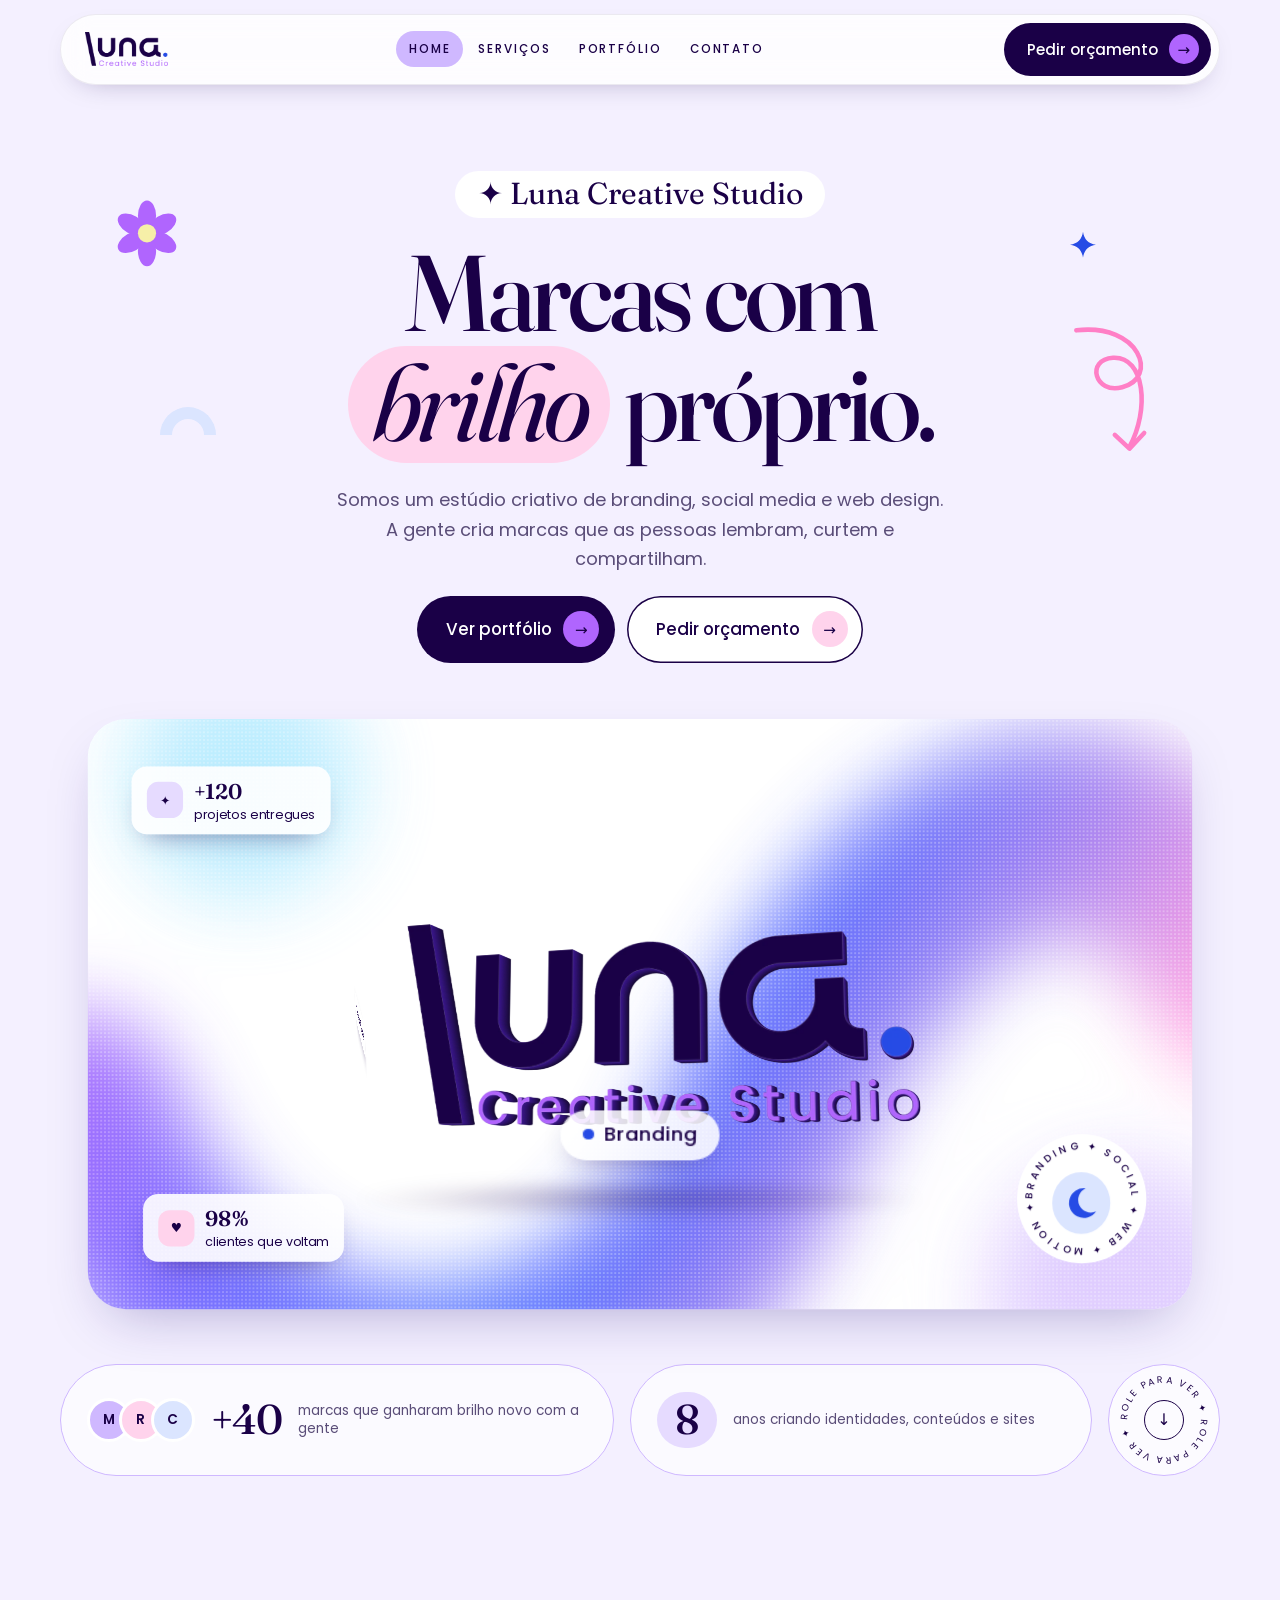
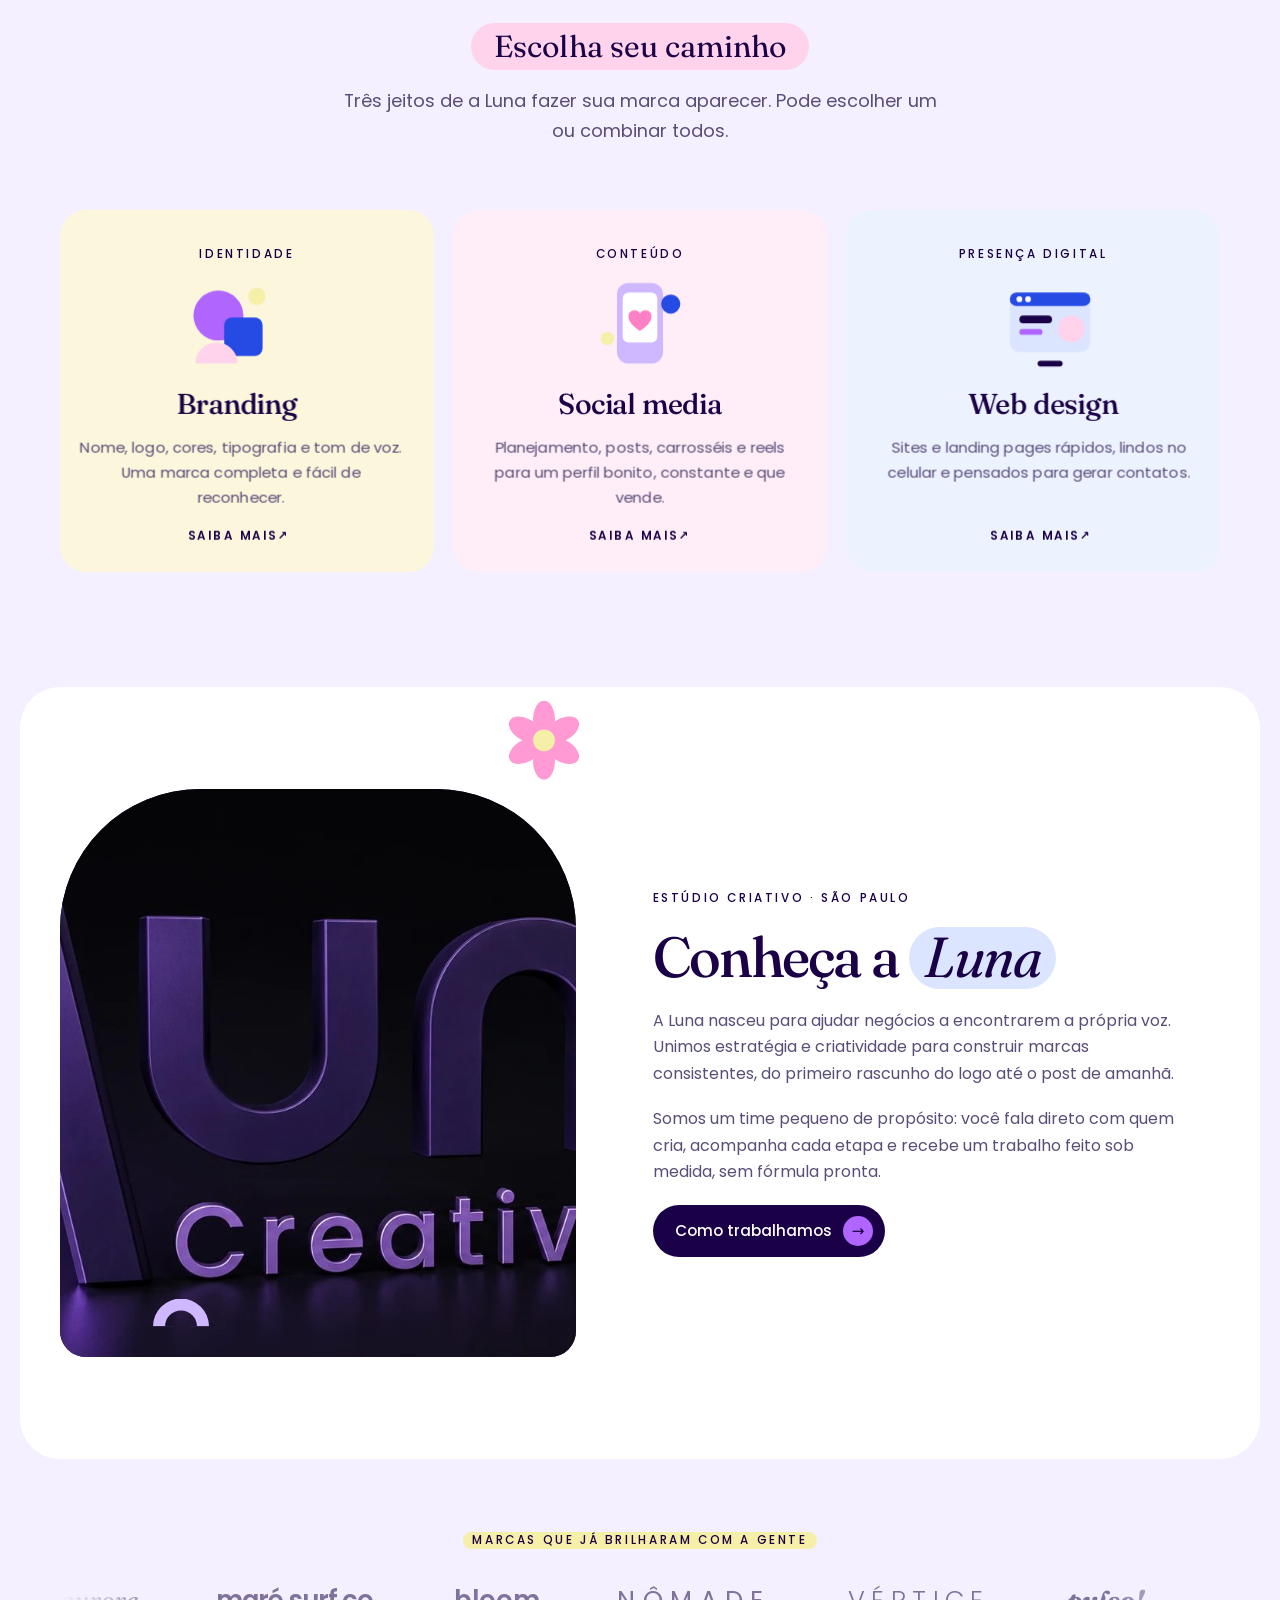
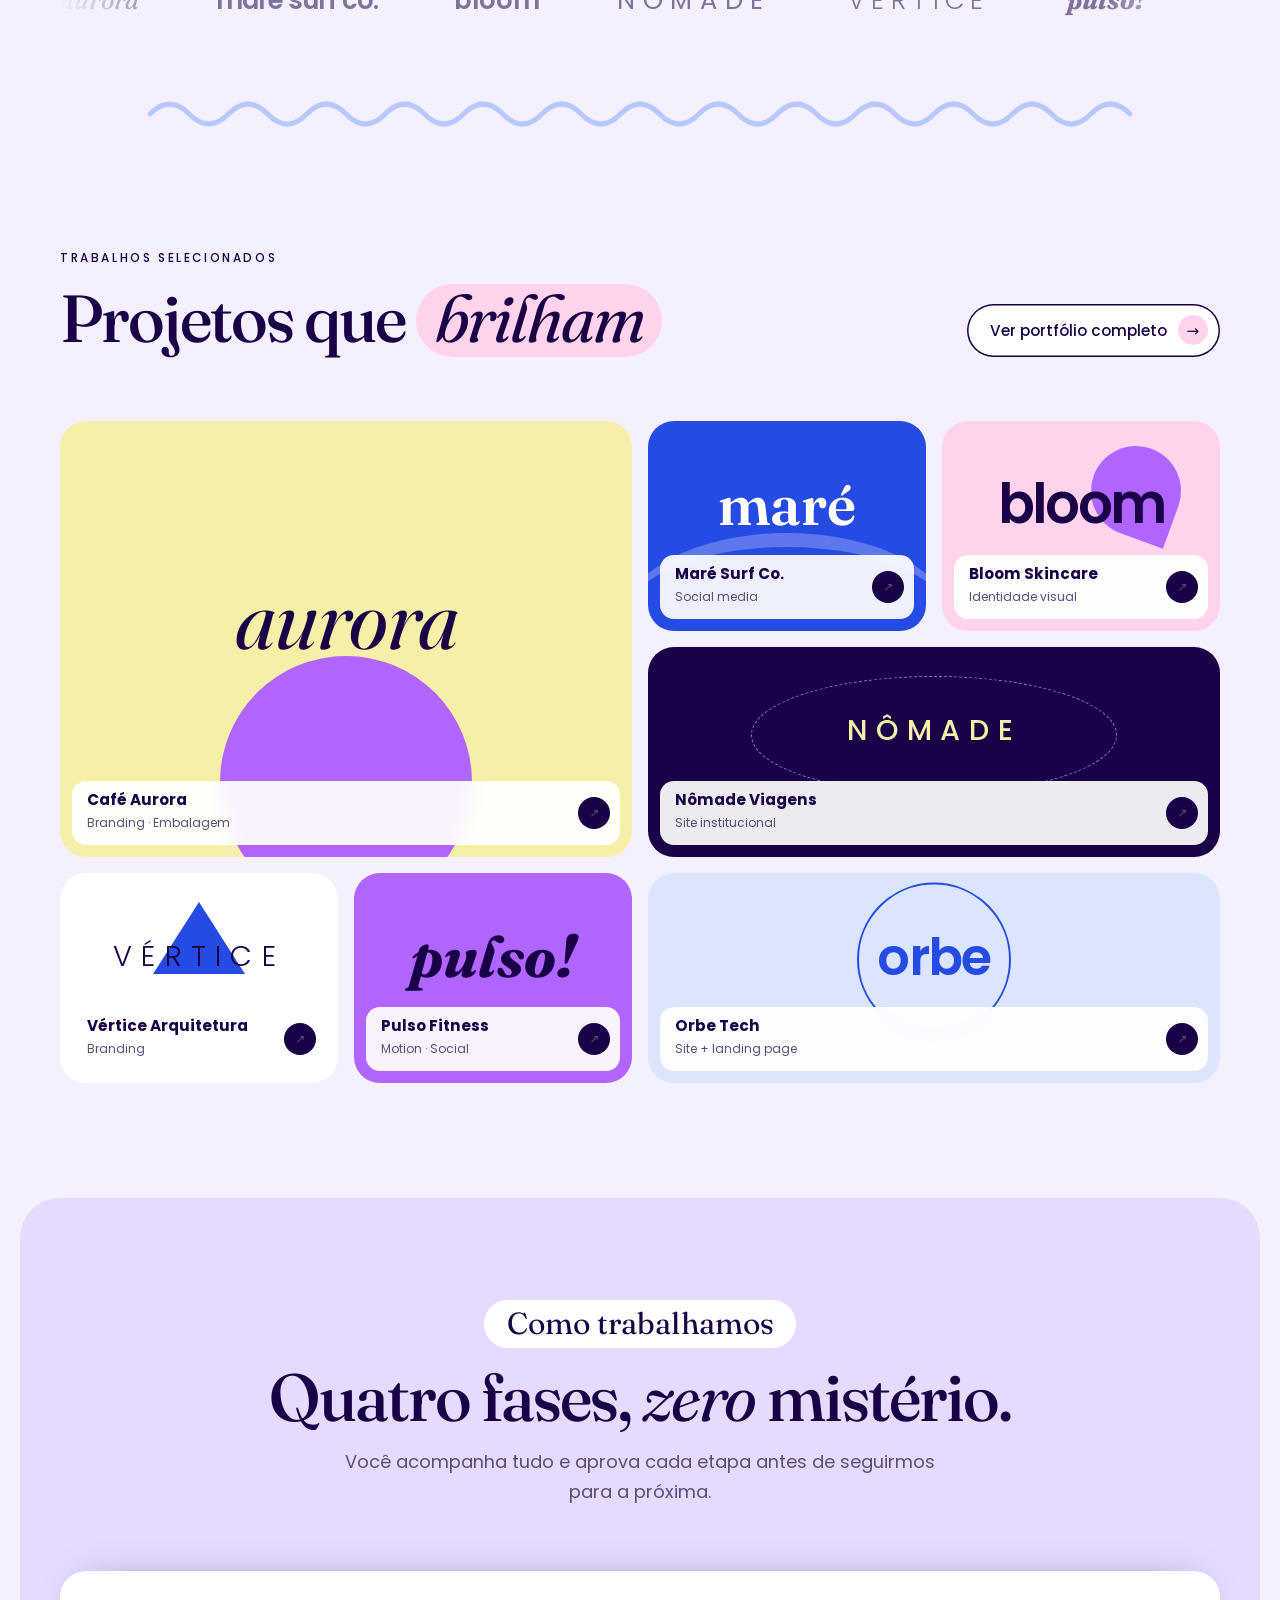
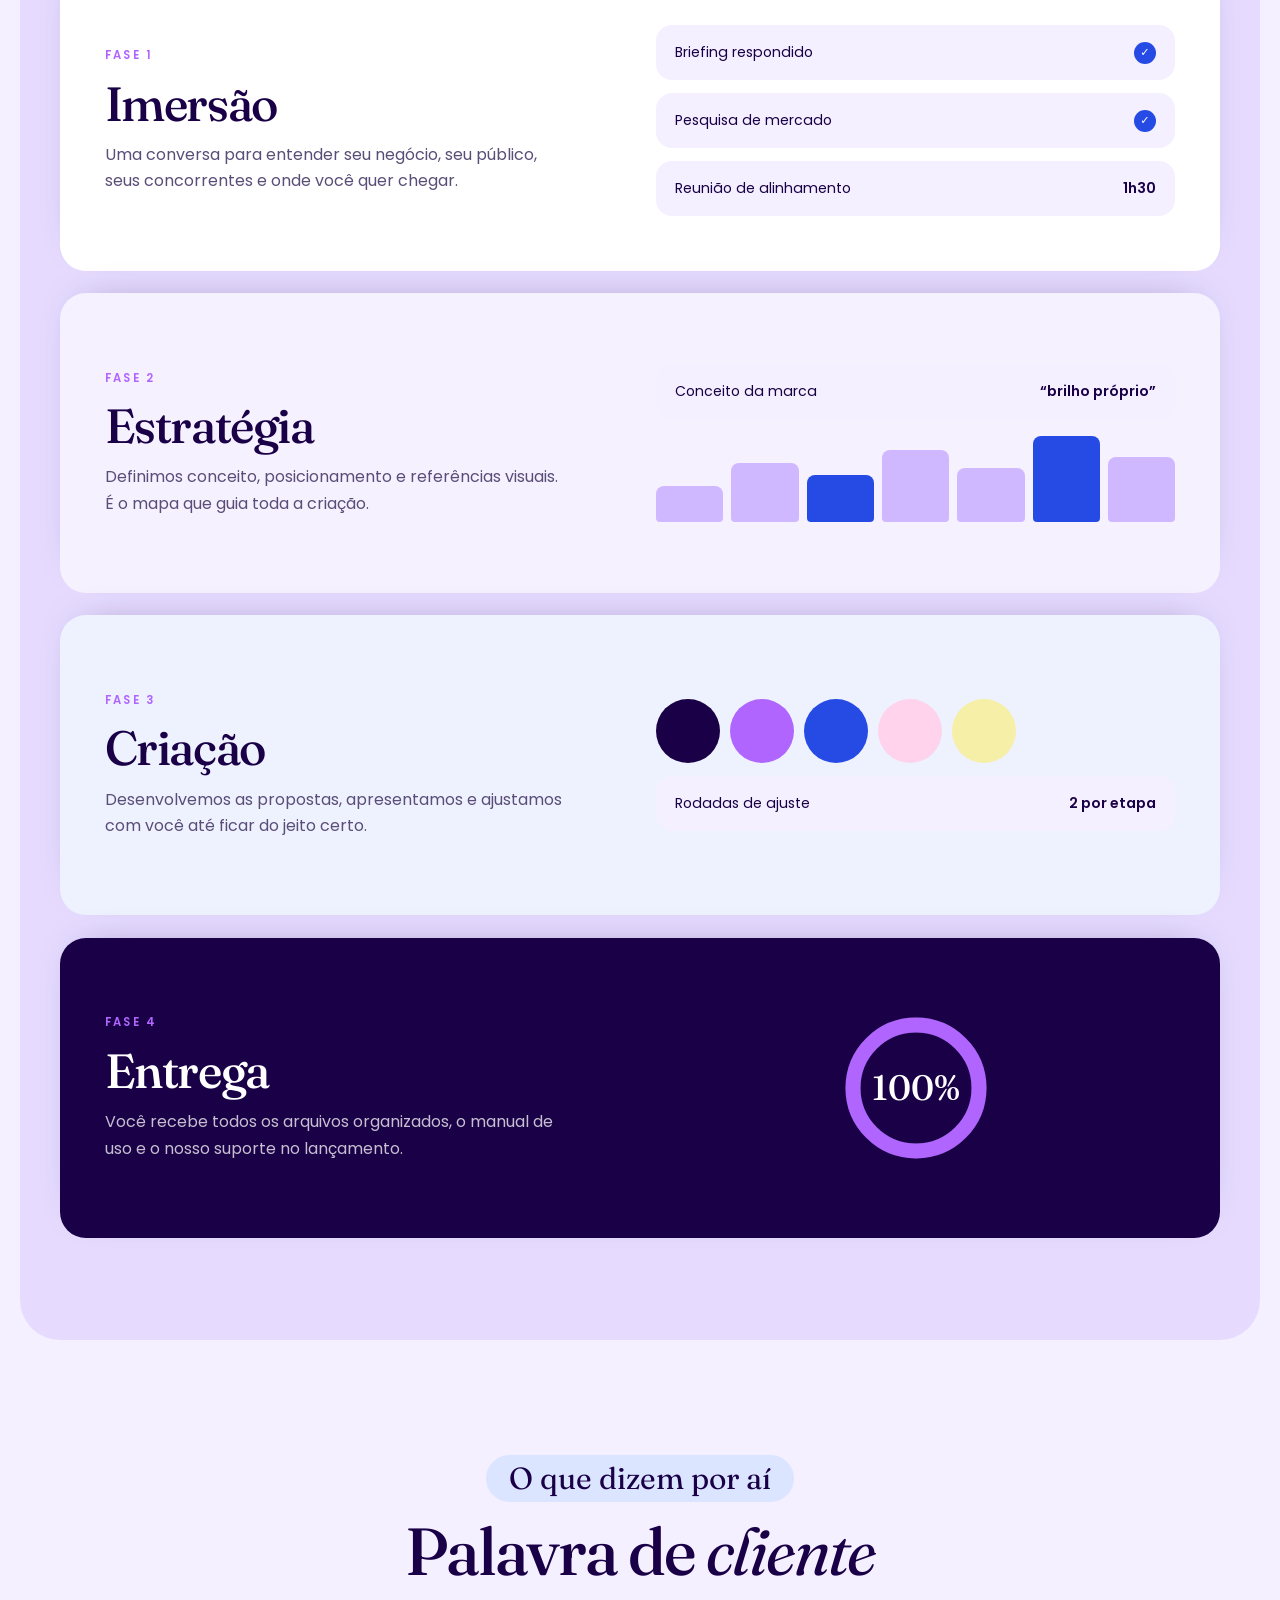
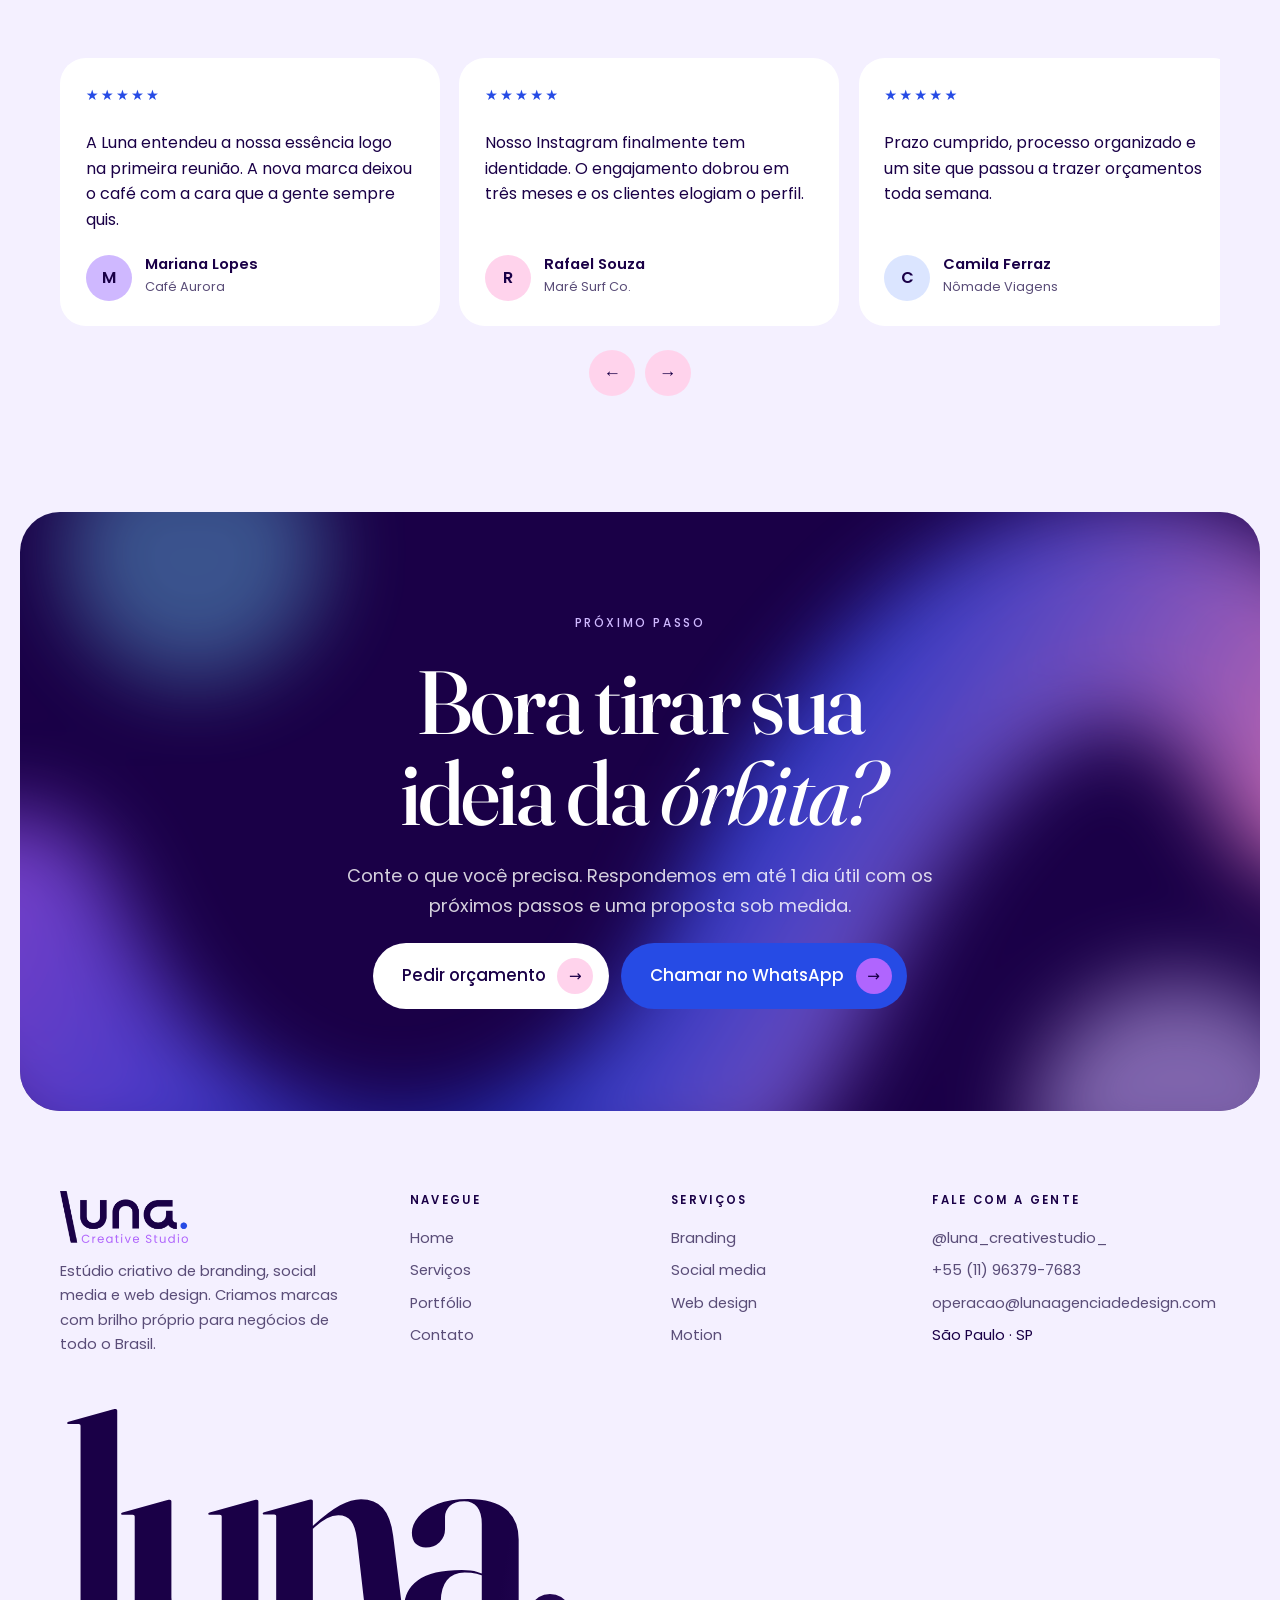
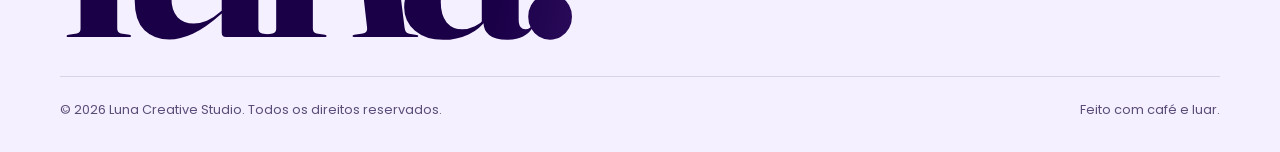
==== commit 5a1fc285: "Novo visual playful com logo 3D, animações na rolagem e interações Co-Authored-By: Claude Opus 5.5 <" ====
--- a/index.html
+++ b/index.html
@@ -9,17 +9,16 @@
 <meta property="og:title" content="Luna Creative Studio · Branding, social media e web design">
 <meta property="og:description" content="Estúdio criativo de branding, social media e web design em São Paulo. Marcas com brilho próprio.">
 <meta property="og:image" content="assets/luna-3d.jpg">
-<meta name="theme-color" content="#1a0047">
+<meta name="theme-color" content="#f4f0ff">
 <link rel="icon" href="assets/favicon.svg" type="image/svg+xml">
 <link rel="preconnect" href="https://fonts.googleapis.com">
 <link rel="preconnect" href="https://fonts.gstatic.com" crossorigin>
-<link rel="stylesheet" href="https://fonts.googleapis.com/css2?family=Bricolage+Grotesque:opsz,wght@12..96,300..800&family=DM+Mono:wght@400;500&family=Instrument+Serif:ital@0;1&family=Poppins:wght@400;500;600&display=swap">
+<link rel="stylesheet" href="https://fonts.googleapis.com/css2?family=Fraunces:ital,opsz,wght@0,9..144,300..700;1,9..144,300..700&family=Poppins:wght@300;400;500;600&display=swap">
 <link rel="stylesheet" href="css/style.css">
 </head>
 <body>
 
 <!-- ===== CABEÇALHO (igual em todas as páginas) ===== -->
-<div class="topbar"><span class="dot"></span>Agenda aberta para novos projetos · <a href="contato.html">vamos conversar</a></div>
 <header class="site-header">
   <div class="wrap">
     <nav class="nav" aria-label="Menu principal">
@@ -30,196 +29,268 @@
         <li><a href="servicos.html">Serviços</a></li>
         <li><a href="portfolio.html">Portfólio</a></li>
         <li><a href="contato.html">Contato</a></li>
-        <li class="nav__mobile-cta"><a href="contato.html">Pedir orçamento →</a></li>
+        <li class="nav__mobile-cta"><a href="contato.html">Pedir orçamento</a></li>
       </ul>
-      <a class="btn btn--dark nav__cta" href="contato.html">Pedir orçamento</a>
+      <a class="btn nav__cta" href="contato.html">Pedir orçamento <span class="btn__arrow" aria-hidden="true">→</span></a>
     </nav>
   </div>
 </header>
 
 <main>
 <!-- ===== HERO ===== -->
-<section class="hero grid-paper">
+<section class="hero">
   <div class="wrap hero__inner">
-    <svg class="deco deco--moon" viewBox="0 0 64 64" aria-hidden="true"><path d="M40 5a27 27 0 1 0 19 42A23 23 0 0 1 40 5z" fill="#f2eba0" stroke="#1a0047" stroke-width="2.5" stroke-linejoin="round"/><circle cx="24" cy="30" r="3" fill="#1a0047" opacity=".25"/><circle cx="32" cy="46" r="2" fill="#1a0047" opacity=".25"/></svg>
-    <svg class="deco deco--star1" viewBox="0 0 24 24" aria-hidden="true"><path d="M12 0c1 7 5 11 12 12-7 1-11 5-12 12-1-7-5-11-12-12 7-1 11-5 12-12z" fill="#264be5"/></svg>
-    <svg class="deco deco--star2" viewBox="0 0 24 24" aria-hidden="true"><path d="M12 0c1 7 5 11 12 12-7 1-11 5-12 12-1-7-5-11-12-12 7-1 11-5 12-12z" fill="#b065fe"/></svg>
-    <span class="sticker sticker--moon hero__note">A lua pega o brilho emprestado do sol. A sua marca não precisa.</span>
-    <span class="sticker hero__tag">Branding · Social · Web</span>
-    <div class="badge" aria-hidden="true">
-      <svg viewBox="0 0 200 200"><defs><path id="badge-circle" d="M100,100 m-76,0 a76,76 0 1,1 152,0 a76,76 0 1,1 -152,0"/></defs><circle cx="100" cy="100" r="97" fill="#ffffff" stroke="#1a0047" stroke-width="3"/><text font-family="DM Mono, monospace" font-size="15" fill="#1a0047" letter-spacing="2"><textPath href="#badge-circle" textLength="472">LUNA ✦ CREATIVE STUDIO ✦ BRANDING ✦ WEB ✦</textPath></text></svg>
-      <span class="badge__center"></span>
-    </div>
-    <span class="eyebrow">Luna Creative Studio · Estúdio criativo</span>
-    <h1 class="hero__title">marcas com <span class="serif">brilho</span> próprio<span class="dot">.</span></h1>
-    <div class="hero__bottom">
-      <p class="lead">Criamos identidades visuais, conteúdo para redes sociais e sites que fazem as pessoas pararem o scroll, lembrarem do seu nome e voltarem.</p>
-      <div class="hero__actions">
-        <a class="btn btn--dark btn--big" href="portfolio.html">Ver portfólio</a>
-        <a class="btn btn--big" href="contato.html">Pedir orçamento</a>
-      </div>
-    </div>
-  </div>
-</section>
-
-<div class="marquee " aria-hidden="true">
-  <div class="marquee__track">
-    <div class="marquee__group"><span class="marquee__item">Branding</span><span class="marquee__sep"></span><span class="marquee__item serif">identidade visual</span><span class="marquee__sep"></span><span class="marquee__item">Social media</span><span class="marquee__sep"></span><span class="marquee__item serif">web design</span><span class="marquee__sep"></span><span class="marquee__item">Motion</span><span class="marquee__sep"></span><span class="marquee__item serif">direção de arte</span><span class="marquee__sep"></span></div>
-    <div class="marquee__group"><span class="marquee__item">Branding</span><span class="marquee__sep"></span><span class="marquee__item serif">identidade visual</span><span class="marquee__sep"></span><span class="marquee__item">Social media</span><span class="marquee__sep"></span><span class="marquee__item serif">web design</span><span class="marquee__sep"></span><span class="marquee__item">Motion</span><span class="marquee__sep"></span><span class="marquee__item serif">direção de arte</span><span class="marquee__sep"></span></div>
-  </div>
-</div>
-
-
-<!-- ===== SOBRE ===== -->
+    <svg class="shape flower " data-parallax="0.25" viewBox="0 0 100 100" aria-hidden="true"><g fill="#b065fe"><ellipse cx="50" cy="25" rx="13" ry="22" transform="rotate(0 50 50)"/><ellipse cx="50" cy="25" rx="13" ry="22" transform="rotate(60 50 50)"/><ellipse cx="50" cy="25" rx="13" ry="22" transform="rotate(120 50 50)"/><ellipse cx="50" cy="25" rx="13" ry="22" transform="rotate(180 50 50)"/><ellipse cx="50" cy="25" rx="13" ry="22" transform="rotate(240 50 50)"/><ellipse cx="50" cy="25" rx="13" ry="22" transform="rotate(300 50 50)"/></g><circle cx="50" cy="50" r="13" fill="#f6efa8"/></svg>
+    <span class="shape arch " data-parallax="0.3" aria-hidden="true"></span>
+    <svg class="shape sparkle " data-parallax="0.35" viewBox="0 0 24 24" aria-hidden="true"><path d="M12 0c1 7 5 11 12 12-7 1-11 5-12 12-1-7-5-11-12-12 7-1 11-5 12-12z" fill="#264be5"/></svg>
+    <svg class="shape squiggle " data-parallax="0.15" viewBox="0 0 120 150" fill="none" aria-hidden="true"><path d="M20 8 C 90 0, 110 60, 70 70 C 40 78, 30 40, 60 38 C 95 36, 100 95, 78 135" stroke="#ff7fc6" stroke-width="5" stroke-linecap="round"/><path d="M62 122 L 78 137 L 94 120" stroke="#ff7fc6" stroke-width="5" stroke-linecap="round" stroke-linejoin="round"/></svg>
+    <span class="tag" style="background:var(--white)">✦ Luna Creative Studio</span>
+    <h1 class="hero__title"><span class="word" style="--i:0">Marcas</span> <span class="word" style="--i:1">com</span> <span class="word pill-hl" style="--i:2"><em>brilho</em></span> <span class="word" style="--i:3">próprio.</span></h1>
+    <p class="lead">Somos um estúdio criativo de branding, social media e web design. A gente cria marcas que as pessoas lembram, curtem e compartilham.</p>
+    <div class="hero__actions">
+      <a class="btn btn--big" href="portfolio.html">Ver portfólio <span class="btn__arrow" aria-hidden="true">→</span></a>
+      <a class="btn btn--light btn--big" href="contato.html">Pedir orçamento <span class="btn__arrow" aria-hidden="true">→</span></a>
+    </div>
+  </div>
+  <div class="wrap">
+    <div class="stage" aria-label="Logo da Luna em 3D">
+      <div class="stage__blob" aria-hidden="true"><svg viewBox="0 0 800 500" preserveAspectRatio="xMidYMid slice"><defs><linearGradient id="grad-hero" x1="0" x2="1" y1="0" y2="0.3"><stop offset="0" stop-color="#b065fe"/><stop offset=".55" stop-color="#264be5"/><stop offset="1" stop-color="#ff9ad5"/></linearGradient></defs><path d="M60 310 C 150 540, 390 520, 470 330 S 690 70, 770 230" fill="none" stroke="url(#grad-hero)" stroke-width="120" stroke-linecap="round"/><circle cx="160" cy="110" r="70" fill="#7fd6ff" opacity=".55"/><circle cx="690" cy="420" r="80" fill="#cfb8ff" opacity=".8"/></svg></div>
+      <div class="stage__grain"></div>
+      <div class="logo3d" data-depth="18"><img class="front" src="assets/logo-luna.png" alt="Luna Creative Studio" width="955" height="389"></div>
+      <div class="logo3d__shadow"></div>
+      <div class="orbit" aria-hidden="true"><div class="orbit__ring">
+        <span class="orbit__item" style="--i:0">Branding</span>
+        <span class="orbit__item" style="--i:1">Social media</span>
+        <span class="orbit__item" style="--i:2">Web design</span>
+        <span class="orbit__item" style="--i:3">Motion</span>
+        <span class="orbit__item" style="--i:4">Direção de arte</span>
+      </div></div>
+      <div class="float-card float-card--a"><span class="float-card__icon">✦</span><span><strong>+120</strong>projetos entregues</span></div>
+      <div class="float-card float-card--b"><span class="float-card__icon" style="background:var(--pink)">♥</span><span><strong>98%</strong>clientes que voltam</span></div>
+      <div class="badge" aria-hidden="true">
+        <svg viewBox="0 0 200 200"><defs><path id="badge-c" d="M100,100 m-74,0 a74,74 0 1,1 148,0 a74,74 0 1,1 -148,0"/></defs><circle cx="100" cy="100" r="97" fill="#ffffff"/><text font-family="Poppins, sans-serif" font-size="15" font-weight="500" fill="#1a0047" letter-spacing="3"><textPath href="#badge-c" textLength="460">BRANDING ✦ SOCIAL ✦ WEB ✦ MOTION ✦</textPath></text></svg>
+        <span class="badge__core"><svg viewBox="0 0 64 64" aria-hidden="true"><path d="M40 5a27 27 0 1 0 19 42A23 23 0 0 1 40 5z" fill="#264be5"/></svg></span>
+      </div>
+    </div>
+    <div class="stats-row">
+      <div class="stat-pill reveal" style="--d:0">
+        <div class="avatars" aria-hidden="true"><span style="background:#cfb8ff">M</span><span style="background:#ffd3ec">R</span><span style="background:#dbe5ff">C</span></div>
+        <span class="stat-pill__num" data-count="40" data-prefix="+">+40</span>
+        <p>marcas que ganharam brilho novo com a gente</p>
+      </div>
+      <div class="stat-pill reveal" style="--d:1">
+        <span class="stat-pill__num stat-pill__num--chip" data-count="8">8</span>
+        <p>anos criando identidades, conteúdos e sites</p>
+      </div>
+      <a class="scroll-hint" href="#caminhos" aria-label="Rolar para os serviços">
+        <svg class="ring" viewBox="0 0 100 100" aria-hidden="true"><defs><path id="hint-c" d="M50,50 m-38,0 a38,38 0 1,1 76,0 a38,38 0 1,1 -76,0"/></defs><text font-family="Poppins, sans-serif" font-size="9.5" letter-spacing="2" fill="#1a0047"><textPath href="#hint-c" textLength="232">ROLE PARA VER ✦ ROLE PARA VER ✦</textPath></text></svg>
+        <span class="scroll-hint__arrow" aria-hidden="true">↓</span>
+      </a>
+    </div>
+  </div>
+</section>
+
+<!-- ===== ESCOLHA SEU CAMINHO ===== -->
+<section class="section" id="caminhos">
+  <div class="wrap">
+    <div class="head reveal">
+      <span class="tag">Escolha seu caminho</span>
+      <p class="lead center">Três jeitos de a Luna fazer sua marca aparecer. Pode escolher um ou combinar todos.</p>
+    </div>
+    <div class="paths reveal reveal--zoom">
+      <a class="path-card path-card--butter" href="servicos.html#branding" data-tilt>
+        <span class="label">Identidade</span>
+        <svg class="path-card__icon" viewBox="0 0 100 100" aria-hidden="true"><circle cx="38" cy="42" r="26" fill="#b065fe"/><rect x="44" y="44" width="40" height="40" rx="8" fill="#264be5"/><path d="M14 92 a22 22 0 0 1 44 0z" fill="#ffd3ec"/><circle cx="78" cy="22" r="9" fill="#f6efa8"/></svg>
+        <h3>Branding</h3>
+        <p>Nome, logo, cores, tipografia e tom de voz. Uma marca completa e fácil de reconhecer.</p>
+        <span class="path-card__more">Saiba mais</span>
+      </a>
+      <a class="path-card path-card--pink" href="servicos.html#social" data-tilt>
+        <span class="label">Conteúdo</span>
+        <svg class="path-card__icon" viewBox="0 0 100 100" aria-hidden="true"><rect x="26" y="8" width="48" height="84" rx="12" fill="#cfb8ff"/><rect x="32" y="18" width="36" height="52" rx="6" fill="#ffffff"/><path d="M50 58s-12-7-12-15a6.5 6.5 0 0 1 12-3.5A6.5 6.5 0 0 1 62 43c0 8-12 15-12 15z" fill="#ff7fc6"/><circle cx="82" cy="30" r="10" fill="#264be5"/><circle cx="16" cy="66" r="7" fill="#f6efa8"/></svg>
+        <h3>Social media</h3>
+        <p>Planejamento, posts, carrosséis e reels para um perfil bonito, constante e que vende.</p>
+        <span class="path-card__more">Saiba mais</span>
+      </a>
+      <a class="path-card path-card--ice" href="servicos.html#web" data-tilt>
+        <span class="label">Presença digital</span>
+        <svg class="path-card__icon" viewBox="0 0 100 100" aria-hidden="true"><rect x="8" y="18" width="84" height="62" rx="10" fill="#dbe5ff"/><rect x="8" y="18" width="84" height="14" rx="7" fill="#264be5"/><circle cx="18" cy="25" r="3" fill="#fff"/><circle cx="27" cy="25" r="3" fill="#fff"/><rect x="18" y="42" width="34" height="8" rx="4" fill="#1a0047"/><rect x="18" y="56" width="24" height="6" rx="3" fill="#b065fe"/><circle cx="72" cy="56" r="14" fill="#ffd3ec"/><path d="M40 92 h20" stroke="#1a0047" stroke-width="6" stroke-linecap="round"/></svg>
+        <h3>Web design</h3>
+        <p>Sites e landing pages rápidos, lindos no celular e pensados para gerar contatos.</p>
+        <span class="path-card__more">Saiba mais</span>
+      </a>
+    </div>
+  </div>
+</section>
+
+<!-- ===== CONHEÇA A LUNA ===== -->
+<section class="panel panel--white">
+  <div class="wrap about">
+    <div class="about__media reveal reveal--left">
+      <svg class="shape flower " data-parallax="0.03" viewBox="0 0 100 100" aria-hidden="true"><g fill="#ff9ad5"><ellipse cx="50" cy="25" rx="13" ry="22" transform="rotate(0 50 50)"/><ellipse cx="50" cy="25" rx="13" ry="22" transform="rotate(60 50 50)"/><ellipse cx="50" cy="25" rx="13" ry="22" transform="rotate(120 50 50)"/><ellipse cx="50" cy="25" rx="13" ry="22" transform="rotate(180 50 50)"/><ellipse cx="50" cy="25" rx="13" ry="22" transform="rotate(240 50 50)"/><ellipse cx="50" cy="25" rx="13" ry="22" transform="rotate(300 50 50)"/></g><circle cx="50" cy="50" r="13" fill="#f6efa8"/></svg>
+      <span class="shape arch arch--lilac" data-parallax="0.02" aria-hidden="true"></span>
+      <div class="about__frame"><img src="assets/luna-3d.jpg" alt="Logo da Luna Creative Studio em 3D, roxo sobre fundo escuro" width="1711" height="919" loading="lazy"></div>
+    </div>
+    <div class="about__text reveal reveal--right">
+      <span class="label">Estúdio criativo · São Paulo</span>
+      <h2 class="title">Conheça a <span class="pill-hl pill-hl--ice"><em>Luna</em></span></h2>
+      <p>A Luna nasceu para ajudar negócios a encontrarem a própria voz. Unimos estratégia e criatividade para construir marcas consistentes, do primeiro rascunho do logo até o post de amanhã.</p>
+      <p>Somos um time pequeno de propósito: você fala direto com quem cria, acompanha cada etapa e recebe um trabalho feito sob medida, sem fórmula pronta.</p>
+      <div><a class="btn" href="servicos.html">Como trabalhamos <span class="btn__arrow" aria-hidden="true">→</span></a></div>
+    </div>
+  </div>
+</section>
+
+<!-- ===== MARCAS ===== -->
+<section class="section" style="padding-block: clamp(3rem, 6vw, 4.5rem)">
+  <div class="wrap">
+    <p class="label center" style="text-align:center; margin-bottom:1.8rem"><span class="pill-hl pill-hl--butter" style="padding:0.2em 0.8em">Marcas que já brilharam com a gente</span></p>
+    <div class="logos" aria-label="Clientes">
+      <div class="logos__track">
+        <div class="logos__group">
+          <span class="logos__item" style="font-family:var(--f-display);font-style:italic">aurora</span>
+          <span class="logos__item" style="font-weight:600;letter-spacing:-0.04em">maré surf co.</span>
+          <span class="logos__item" style="font-weight:600">bloom</span>
+          <span class="logos__item" style="letter-spacing:0.3em">NÔMADE</span>
+          <span class="logos__item" style="font-weight:300;letter-spacing:0.25em">VÉRTICE</span>
+          <span class="logos__item" style="font-family:var(--f-display);font-weight:700;font-style:italic">pulso!</span>
+          <span class="logos__item" style="font-weight:600">orbe</span>
+          <span class="logos__item" style="font-family:var(--f-display)">Casa Jabuticaba</span>
+        </div>
+        <div class="logos__group" aria-hidden="true">
+          <span class="logos__item" style="font-family:var(--f-display);font-style:italic">aurora</span>
+          <span class="logos__item" style="font-weight:600;letter-spacing:-0.04em">maré surf co.</span>
+          <span class="logos__item" style="font-weight:600">bloom</span>
+          <span class="logos__item" style="letter-spacing:0.3em">NÔMADE</span>
+          <span class="logos__item" style="font-weight:300;letter-spacing:0.25em">VÉRTICE</span>
+          <span class="logos__item" style="font-family:var(--f-display);font-weight:700;font-style:italic">pulso!</span>
+          <span class="logos__item" style="font-weight:600">orbe</span>
+          <span class="logos__item" style="font-family:var(--f-display)">Casa Jabuticaba</span>
+        </div>
+      </div>
+    </div>
+  </div>
+</section>
+<svg class="wave" viewBox="0 0 1000 40" preserveAspectRatio="none" fill="none" aria-hidden="true"><path d="M0 20 Q 20 0 40 20 Q 60 40 80 20 Q 100 0 120 20 Q 140 40 160 20 Q 180 0 200 20 Q 220 40 240 20 Q 260 0 280 20 Q 300 40 320 20 Q 340 0 360 20 Q 380 40 400 20 Q 420 0 440 20 Q 460 40 480 20 Q 500 0 520 20 Q 540 40 560 20 Q 580 0 600 20 Q 620 40 640 20 Q 660 0 680 20 Q 700 40 720 20 Q 740 0 760 20 Q 780 40 800 20 Q 820 0 840 20 Q 860 40 880 20 Q 900 0 920 20 Q 940 40 960 20 Q 980 0 1000 20" stroke="#b8c8ff" stroke-width="5" stroke-linecap="round"/></svg>
+
+<!-- ===== PORTFÓLIO (bento) ===== -->
 <section class="section">
-  <div class="wrap about">
-    <div>
-      <span class="eyebrow">Olá, somos a Luna</span>
-      <p class="about__statement">Um estúdio criativo que transforma ideias em <span class="hl hl--lilac">marcas</span> que as pessoas lembram, <span class="hl hl--blue">conteúdos</span> que elas curtem e <span class="hl hl--moon">sites</span> que vendem.</p>
-      <div class="stats">
-        <div class="stat"><div class="stat__num">+120</div><div class="stat__label">projetos entregues</div></div>
-        <div class="stat"><div class="stat__num">8</div><div class="stat__label">anos de estrada</div></div>
-        <div class="stat"><div class="stat__num">98%</div><div class="stat__label">clientes que voltam</div></div>
-      </div>
-    </div>
-    <div class="about__visual">
-      <img src="assets/luna-3d.jpg" alt="Logo da Luna Creative Studio em 3D, roxo sobre fundo escuro" width="1711" height="919" loading="lazy">
-      <span class="sticker sticker--lilac">Feito em São Paulo · SP</span>
-    </div>
-  </div>
-</section>
-
-<!-- ===== SERVIÇOS (resumo) ===== -->
-<section class="section grid-paper" style="border-block: var(--border);">
-  <div class="wrap">
-    <div class="section__head">
+  <div class="wrap">
+    <div class="head head--split reveal">
       <div>
-        <span class="eyebrow">O que fazemos</span>
-        <h2 class="section-title">Do logo ao <span class="serif">feed</span>, do feed ao site.</h2>
-      </div>
-      <a class="btn" href="servicos.html">Todos os serviços</a>
-    </div>
-    <div class="service-cards">
-      <a class="service-card service-card--lilac" href="servicos.html#branding">
-        <div class="service-card__art art-brand" aria-hidden="true"><span class="art-shape s1"></span><span class="art-shape s2"></span><span class="art-shape s3"></span></div>
-        <h3>Branding</h3>
-        <p>Nome, logo, cores, tipografia e tom de voz. Uma identidade completa para sua marca ser reconhecida de longe.</p>
-        <span class="service-card__more">Saiba mais</span>
-      </a>
-      <a class="service-card service-card--blue" href="servicos.html#social">
-        <div class="service-card__art art-social" aria-hidden="true"><span class="art-shape s1"></span><span class="art-shape s2"></span><span class="art-shape s3"></span><span class="heart">♥</span></div>
-        <h3>Social media</h3>
-        <p>Planejamento, design de posts, carrosséis e reels para manter seu perfil bonito, constante e conversando com o público certo.</p>
-        <span class="service-card__more">Saiba mais</span>
-      </a>
-      <a class="service-card service-card--moon" href="servicos.html#web">
-        <div class="service-card__art art-web" aria-hidden="true"><span class="art-shape s1"></span><span class="bar"><i></i><i></i><i></i></span><span class="art-shape s2"></span><span class="art-shape s3"></span><span class="art-shape s4"></span></div>
-        <h3>Web design</h3>
-        <p>Sites e landing pages rápidos, bonitos no celular e pensados para transformar visitas em clientes.</p>
-        <span class="service-card__more">Saiba mais</span>
-      </a>
-    </div>
-  </div>
-</section>
-
-<!-- ===== PORTFÓLIO (destaques) ===== -->
-<section class="section">
-  <div class="wrap">
-    <div class="section__head">
-      <div>
-        <span class="eyebrow">Trabalhos selecionados</span>
-        <h2 class="section-title">Projetos que <span class="serif">brilham</span></h2>
-      </div>
-      <a class="btn" href="portfolio.html">Ver portfólio completo</a>
-    </div>
-    <div class="projects projects--offset">
-      <a class="project" href="#">
-        <div class="project__thumb">
-          <div class="mock mock--aurora"><span class="mock__word">aurora</span></div>
-          <span class="chip">Branding</span>
-        </div>
-        <div class="project__meta"><h3 class="project__name">Café Aurora</h3><span class="project__type">Branding · Embalagem</span></div>
-      </a>
-      <a class="project" href="#">
-        <div class="project__thumb">
-          <div class="mock mock--mare"><span class="mock__word">maré</span></div>
-          <span class="chip">Social</span>
-        </div>
-        <div class="project__meta"><h3 class="project__name">Maré Surf Co.</h3><span class="project__type">Social media</span></div>
-      </a>
-      <a class="project" href="#">
-        <div class="project__thumb">
-          <div class="mock mock--bloom"><span class="mock__word">bloom</span></div>
-          <span class="chip">Branding</span>
-        </div>
-        <div class="project__meta"><h3 class="project__name">Bloom Skincare</h3><span class="project__type">Identidade visual</span></div>
-      </a>
-      <a class="project" href="#">
-        <div class="project__thumb">
-          <div class="mock mock--nomade"><span class="mock__word">nômade</span></div>
-          <span class="chip">Web</span>
-        </div>
-        <div class="project__meta"><h3 class="project__name">Nômade Viagens</h3><span class="project__type">Site institucional</span></div>
-      </a>
-    </div>
-  </div>
-</section>
-
-<!-- ===== PROCESSO ===== -->
-<section class="section dark">
-  <div class="wrap">
-    <div class="section__head">
-      <div>
-        <span class="eyebrow">Como trabalhamos</span>
-        <h2 class="section-title">Quatro fases, <span class="serif">zero</span> mistério.</h2>
-      </div>
-      <p class="lead">Cada projeto passa pelas mesmas etapas. Você acompanha tudo e aprova antes de seguirmos para a próxima.</p>
-    </div>
-    <ol class="steps">
-      <li class="step"><span class="step__num">1</span><h3>Imersão</h3><p>Uma conversa para entender seu negócio, seu público, seus concorrentes e onde você quer chegar.</p></li>
-      <li class="step"><span class="step__num">2</span><h3>Estratégia</h3><p>Definimos conceito, posicionamento e referências visuais. É o mapa que guia toda a criação.</p></li>
-      <li class="step"><span class="step__num">3</span><h3>Criação</h3><p>Desenvolvemos as propostas, apresentamos e ajustamos com você até ficar do jeito certo.</p></li>
-      <li class="step"><span class="step__num">4</span><h3>Entrega</h3><p>Você recebe todos os arquivos organizados, o manual de uso e o nosso suporte para o lançamento.</p></li>
-    </ol>
+        <span class="label">Trabalhos selecionados</span>
+        <h2 class="title">Projetos que <span class="pill-hl"><em>brilham</em></span></h2>
+      </div>
+      <a class="btn btn--light" href="portfolio.html">Ver portfólio completo <span class="btn__arrow" aria-hidden="true">→</span></a>
+    </div>
+    <div class="bento reveal">
+      <a class="bento__tile bento__tile--big" href="portfolio.html">
+        <div class="mock mock--aurora"><span class="mock__word">aurora</span></div>
+        <div class="bento__info"><div><strong>Café Aurora</strong><span>Branding · Embalagem</span></div><span class="bento__go" aria-hidden="true">↗</span></div>
+      </a>
+      <a class="bento__tile" href="portfolio.html">
+        <div class="mock mock--mare"><span class="mock__word">maré</span></div>
+        <div class="bento__info"><div><strong>Maré Surf Co.</strong><span>Social media</span></div><span class="bento__go" aria-hidden="true">↗</span></div>
+      </a>
+      <a class="bento__tile" href="portfolio.html">
+        <div class="mock mock--bloom"><span class="mock__word">bloom</span></div>
+        <div class="bento__info"><div><strong>Bloom Skincare</strong><span>Identidade visual</span></div><span class="bento__go" aria-hidden="true">↗</span></div>
+      </a>
+      <a class="bento__tile bento__tile--wide" href="portfolio.html">
+        <div class="mock mock--nomade"><span class="mock__word">nômade</span></div>
+        <div class="bento__info"><div><strong>Nômade Viagens</strong><span>Site institucional</span></div><span class="bento__go" aria-hidden="true">↗</span></div>
+      </a>
+      <a class="bento__tile" href="portfolio.html">
+        <div class="mock mock--vertice"><span class="mock__word">vértice</span></div>
+        <div class="bento__info"><div><strong>Vértice Arquitetura</strong><span>Branding</span></div><span class="bento__go" aria-hidden="true">↗</span></div>
+      </a>
+      <a class="bento__tile" href="portfolio.html">
+        <div class="mock mock--pulso"><span class="mock__word">pulso!</span></div>
+        <div class="bento__info"><div><strong>Pulso Fitness</strong><span>Motion · Social</span></div><span class="bento__go" aria-hidden="true">↗</span></div>
+      </a>
+      <a class="bento__tile bento__tile--wide" href="portfolio.html">
+        <div class="mock mock--orbe"><span class="mock__word">orbe</span></div>
+        <div class="bento__info"><div><strong>Orbe Tech</strong><span>Site + landing page</span></div><span class="bento__go" aria-hidden="true">↗</span></div>
+      </a>
+    </div>
+  </div>
+</section>
+
+<!-- ===== PROCESSO (cartões empilhados) ===== -->
+<section class="panel panel--lav">
+  <svg class="shape flower " data-parallax="0.1" viewBox="0 0 100 100" aria-hidden="true"><g fill="#ffffff"><ellipse cx="50" cy="25" rx="13" ry="22" transform="rotate(0 50 50)"/><ellipse cx="50" cy="25" rx="13" ry="22" transform="rotate(60 50 50)"/><ellipse cx="50" cy="25" rx="13" ry="22" transform="rotate(120 50 50)"/><ellipse cx="50" cy="25" rx="13" ry="22" transform="rotate(180 50 50)"/><ellipse cx="50" cy="25" rx="13" ry="22" transform="rotate(240 50 50)"/><ellipse cx="50" cy="25" rx="13" ry="22" transform="rotate(300 50 50)"/></g><circle cx="50" cy="50" r="13" fill="#264be5"/></svg>
+  <div class="wrap">
+    <div class="head reveal">
+      <span class="tag" style="background:var(--white)">Como trabalhamos</span>
+      <h2 class="title">Quatro fases, <em>zero</em> mistério.</h2>
+      <p class="lead center">Você acompanha tudo e aprova cada etapa antes de seguirmos para a próxima.</p>
+    </div>
+    <div class="stack">
+      <article class="stack-card" style="--i:0">
+        <div class="stack-card__text"><span class="stack-card__step">Fase 1</span><h3>Imersão</h3><p>Uma conversa para entender seu negócio, seu público, seus concorrentes e onde você quer chegar.</p></div>
+        <div class="stack-card__ui">
+          <div class="ui-box"><span>Briefing respondido</span><span class="ui-check">✓</span></div>
+          <div class="ui-box"><span>Pesquisa de mercado</span><span class="ui-check">✓</span></div>
+          <div class="ui-box"><span>Reunião de alinhamento</span><b>1h30</b></div>
+        </div>
+      </article>
+      <article class="stack-card" style="--i:1">
+        <div class="stack-card__text"><span class="stack-card__step">Fase 2</span><h3>Estratégia</h3><p>Definimos conceito, posicionamento e referências visuais. É o mapa que guia toda a criação.</p></div>
+        <div class="stack-card__ui">
+          <div class="ui-box"><span>Conceito da marca</span><b>“brilho próprio”</b></div>
+          <div class="ui-bars" aria-hidden="true"><i style="height:40%"></i><i style="height:65%"></i><i style="height:52%"></i><i style="height:80%"></i><i style="height:60%"></i><i style="height:95%"></i><i style="height:72%"></i></div>
+        </div>
+      </article>
+      <article class="stack-card" style="--i:2">
+        <div class="stack-card__text"><span class="stack-card__step">Fase 3</span><h3>Criação</h3><p>Desenvolvemos as propostas, apresentamos e ajustamos com você até ficar do jeito certo.</p></div>
+        <div class="stack-card__ui">
+          <div class="ui-swatches" aria-hidden="true"><i style="background:#1a0047"></i><i style="background:#b065fe"></i><i style="background:#264be5"></i><i style="background:#ffd3ec"></i><i style="background:#f6efa8"></i></div>
+          <div class="ui-box"><span>Rodadas de ajuste</span><b>2 por etapa</b></div>
+        </div>
+      </article>
+      <article class="stack-card" style="--i:3">
+        <div class="stack-card__text"><span class="stack-card__step">Fase 4</span><h3>Entrega</h3><p>Você recebe todos os arquivos organizados, o manual de uso e o nosso suporte no lançamento.</p></div>
+        <div class="stack-card__ui">
+          <div class="ui-ring" aria-hidden="true"><svg viewBox="0 0 100 100"><circle cx="50" cy="50" r="42" fill="none" stroke="rgba(255,255,255,.15)" stroke-width="10"/><circle cx="50" cy="50" r="42" fill="none" stroke="#b065fe" stroke-width="10" stroke-linecap="round" stroke-dasharray="264" stroke-dashoffset="0"/></svg><strong>100%</strong></div>
+        </div>
+      </article>
+    </div>
   </div>
 </section>
 
 <!-- ===== DEPOIMENTOS ===== -->
 <section class="section">
-  <div class="wrap">
-    <div class="section__head">
-      <div>
-        <span class="eyebrow">Quem já passou por aqui</span>
-        <h2 class="section-title">Palavra de <span class="serif">cliente</span></h2>
-      </div>
-    </div>
-    <div class="quotes">
-      <figure class="quote" style="margin:0">
-        <blockquote class="quote__text" style="margin:0">A Luna entendeu a nossa essência logo na primeira reunião. A nova marca deixou o café com a cara que a gente sempre quis.</blockquote>
-        <figcaption class="quote__who"><span class="avatar">M</span><span><span class="quote__name">Mariana Lopes</span><br><span class="quote__role">Fundadora, Café Aurora</span></span></figcaption>
-      </figure>
-      <figure class="quote" style="margin:0">
-        <blockquote class="quote__text" style="margin:0">Nosso Instagram finalmente tem identidade. O engajamento dobrou em três meses e os clientes comentam como o perfil ficou bonito.</blockquote>
-        <figcaption class="quote__who"><span class="avatar" style="background:var(--moon)">R</span><span><span class="quote__name">Rafael Souza</span><br><span class="quote__role">Sócio, Maré Surf Co.</span></span></figcaption>
-      </figure>
-      <figure class="quote" style="margin:0">
-        <blockquote class="quote__text" style="margin:0">Prazo cumprido, processo organizado e um site que passou a trazer orçamentos toda semana. Recomendo de olhos fechados.</blockquote>
-        <figcaption class="quote__who"><span class="avatar" style="background:var(--blue-soft)">C</span><span><span class="quote__name">Camila Ferraz</span><br><span class="quote__role">Diretora, Nômade Viagens</span></span></figcaption>
-      </figure>
+  <div class="wrap" data-carousel>
+    <div class="head reveal">
+      <span class="tag" style="background:var(--ice)">O que dizem por aí</span>
+      <h2 class="title">Palavra de <em>cliente</em></h2>
+    </div>
+    <div class="quotes reveal">
+      <figure class="quote"><span class="quote__stars" aria-label="5 estrelas">★★★★★</span><blockquote>A Luna entendeu a nossa essência logo na primeira reunião. A nova marca deixou o café com a cara que a gente sempre quis.</blockquote><figcaption><span class="avatar" style="background:var(--lav-2)">M</span><span><span class="quote__name">Mariana Lopes</span><span class="quote__role">Café Aurora</span></span></figcaption></figure>
+      <figure class="quote"><span class="quote__stars" aria-label="5 estrelas">★★★★★</span><blockquote>Nosso Instagram finalmente tem identidade. O engajamento dobrou em três meses e os clientes elogiam o perfil.</blockquote><figcaption><span class="avatar" style="background:var(--pink)">R</span><span><span class="quote__name">Rafael Souza</span><span class="quote__role">Maré Surf Co.</span></span></figcaption></figure>
+      <figure class="quote"><span class="quote__stars" aria-label="5 estrelas">★★★★★</span><blockquote>Prazo cumprido, processo organizado e um site que passou a trazer orçamentos toda semana.</blockquote><figcaption><span class="avatar" style="background:var(--ice)">C</span><span><span class="quote__name">Camila Ferraz</span><span class="quote__role">Nômade Viagens</span></span></figcaption></figure>
+      <figure class="quote"><span class="quote__stars" aria-label="5 estrelas">★★★★★</span><blockquote>Atendimento próximo do começo ao fim. A gente se sentiu parte do processo criativo o tempo todo.</blockquote><figcaption><span class="avatar" style="background:var(--butter)">L</span><span><span class="quote__name">Lucas Prado</span><span class="quote__role">Vértice Arquitetura</span></span></figcaption></figure>
+      <figure class="quote"><span class="quote__stars" aria-label="5 estrelas">★★★★★</span><blockquote>As animações que a Luna criou viraram a marca registrada dos nossos anúncios.</blockquote><figcaption><span class="avatar" style="background:var(--lav)">J</span><span><span class="quote__name">Juliana Reis</span><span class="quote__role">Pulso Fitness</span></span></figcaption></figure>
+    </div>
+    <div class="carousel-nav">
+      <button type="button" data-dir="-1" aria-label="Depoimento anterior">←</button>
+      <button type="button" data-dir="1" aria-label="Próximo depoimento">→</button>
     </div>
   </div>
 </section>
 
 <!-- ===== CHAMADA FINAL ===== -->
-<section class="cta-band grid-paper">
-  <div class="wrap cta-band__inner">
-    <svg class="deco deco--moon" viewBox="0 0 64 64" aria-hidden="true"><path d="M40 5a27 27 0 1 0 19 42A23 23 0 0 1 40 5z" fill="#f2eba0" stroke="#1a0047" stroke-width="2.5" stroke-linejoin="round"/><circle cx="24" cy="30" r="3" fill="#1a0047" opacity=".25"/><circle cx="32" cy="46" r="2" fill="#1a0047" opacity=".25"/></svg>
-    <span class="eyebrow">Próximo passo</span>
-    <h2 class="cta-band__title">Bora tirar sua ideia da <span class="serif">órbita?</span></h2>
+<section class="panel cta">
+  <div class="stage__blob" aria-hidden="true"><svg viewBox="0 0 800 500" preserveAspectRatio="xMidYMid slice"><defs><linearGradient id="grad-cta" x1="0" x2="1" y1="0" y2="0.3"><stop offset="0" stop-color="#b065fe"/><stop offset=".55" stop-color="#264be5"/><stop offset="1" stop-color="#ff9ad5"/></linearGradient></defs><path d="M60 310 C 150 540, 390 520, 470 330 S 690 70, 770 230" fill="none" stroke="url(#grad-cta)" stroke-width="120" stroke-linecap="round"/><circle cx="160" cy="110" r="70" fill="#7fd6ff" opacity=".55"/><circle cx="690" cy="420" r="80" fill="#cfb8ff" opacity=".8"/></svg></div>
+  <svg class="shape flower " data-parallax="0.1" viewBox="0 0 100 100" aria-hidden="true"><g fill="#ffd3ec"><ellipse cx="50" cy="25" rx="13" ry="22" transform="rotate(0 50 50)"/><ellipse cx="50" cy="25" rx="13" ry="22" transform="rotate(60 50 50)"/><ellipse cx="50" cy="25" rx="13" ry="22" transform="rotate(120 50 50)"/><ellipse cx="50" cy="25" rx="13" ry="22" transform="rotate(180 50 50)"/><ellipse cx="50" cy="25" rx="13" ry="22" transform="rotate(240 50 50)"/><ellipse cx="50" cy="25" rx="13" ry="22" transform="rotate(300 50 50)"/></g><circle cx="50" cy="50" r="13" fill="#b065fe"/></svg>
+  <svg class="shape sparkle " data-parallax="0.2" viewBox="0 0 24 24" aria-hidden="true"><path d="M12 0c1 7 5 11 12 12-7 1-11 5-12 12-1-7-5-11-12-12 7-1 11-5 12-12z" fill="#f6efa8"/></svg>
+  <div class="wrap cta__inner reveal">
+    <span class="label">Próximo passo</span>
+    <h2 class="title">Bora tirar sua ideia da <em>órbita?</em></h2>
     <p class="lead">Conte o que você precisa. Respondemos em até 1 dia útil com os próximos passos e uma proposta sob medida.</p>
     <div class="hero__actions">
-      <a class="btn btn--dark btn--big" href="contato.html">Pedir orçamento</a>
-      <a class="btn btn--big" href="https://wa.me/5511963797683" target="_blank" rel="noopener">Chamar no WhatsApp</a>
+      <a class="btn btn--light btn--big" href="contato.html">Pedir orçamento <span class="btn__arrow" aria-hidden="true">→</span></a>
+      <a class="btn btn--big" style="background:var(--blue)" href="https://wa.me/5511963797683" target="_blank" rel="noopener">Chamar no WhatsApp <span class="btn__arrow" aria-hidden="true">→</span></a>
     </div>
   </div>
 </section>
@@ -231,7 +302,7 @@
   <div class="wrap">
     <div class="footer__grid">
       <div class="footer__brand">
-        <img src="assets/logo-luna-branco.png" alt="Luna Creative Studio" width="955" height="389" loading="lazy">
+        <img src="assets/logo-luna.png" alt="Luna Creative Studio" width="955" height="389" loading="lazy">
         <p>Estúdio criativo de branding, social media e web design. Criamos marcas com brilho próprio para negócios de todo o Brasil.</p>
       </div>
       <div>
@@ -244,6 +315,15 @@
         </ul>
       </div>
       <div>
+        <p class="footer__title">Serviços</p>
+        <ul class="footer__list">
+          <li><a href="servicos.html#branding">Branding</a></li>
+          <li><a href="servicos.html#social">Social media</a></li>
+          <li><a href="servicos.html#web">Web design</a></li>
+          <li><a href="servicos.html#motion">Motion</a></li>
+        </ul>
+      </div>
+      <div>
         <p class="footer__title">Fale com a gente</p>
         <ul class="footer__list">
           <li><a href="https://instagram.com/luna_creativestudio_" target="_blank" rel="noopener">@luna_creativestudio_</a></li>
@@ -253,7 +333,7 @@
         </ul>
       </div>
     </div>
-    <p class="footer__big" aria-hidden="true">\luna<span>.</span></p>
+    <p class="footer__big" aria-hidden="true">luna.</p>
     <div class="footer__bottom">
       <span>© <span data-year>2026</span> Luna Creative Studio. Todos os direitos reservados.</span>
       <span>Feito com café e luar.</span>
--- a/css/style.css
+++ b/css/style.css
@@ -1,32 +1,34 @@
 /* =========================================================
-   LUNA CREATIVE STUDIO — estilos do site
-   Conceito: "papel quadriculado de estúdio" + adesivos + tipografia grande.
-   O ponto azul do logo vira o motivo que se repete nos botões.
+   LUNA CREATIVE STUDIO — estilos do site (v2: "playful & bold")
+   Conceito: painéis lavanda arredondados sobre um céu claro,
+   destaques em pílula, formas soltas desenhadas à mão e o logo em 3D.
    ========================================================= */
 
 :root {
-  /* Cores da marca (tiradas do logo) */
-  --ink: #1a0047;        /* roxo profundo do "luna" */
-  --lilac: #b065fe;      /* lilás do "Creative Studio" */
+  /* Cores da marca (do logo) */
+  --ink: #1a0047;        /* roxo profundo */
+  --lilac: #b065fe;      /* lilás */
   --blue: #264be5;       /* azul do ponto */
-  /* Tons de apoio */
-  --paper: #f7f4fc;      /* fundo claro levemente lilás */
-  --lilac-soft: #e7d9ff;
-  --blue-soft: #d9e1ff;
-  --moon: #f2eba0;       /* amarelo-lua, usado com moderação */
+  /* Tons pastel de apoio */
+  --sky: #f4f0ff;        /* fundo geral */
   --white: #ffffff;
-  --line: rgba(26, 0, 71, 0.10);
-  --muted: #4d3f6b;
+  --lav: #e6dbff;        /* painel lavanda */
+  --lav-2: #cfb8ff;
+  --ice: #dbe5ff;        /* painel azul-gelo */
+  --pink: #ffd3ec;       /* rosa das pílulas */
+  --butter: #f6efa8;     /* amarelo-lua */
+  --muted: #5a4d78;
+  --line: rgba(26, 0, 71, 0.12);
 
   /* Fontes */
-  --f-display: "Bricolage Grotesque", "Poppins", system-ui, sans-serif;
-  --f-serif: "Instrument Serif", Georgia, "Times New Roman", serif;
+  --f-display: "Fraunces", "Georgia", "Times New Roman", serif;
   --f-body: "Poppins", system-ui, -apple-system, "Segoe UI", sans-serif;
-  --f-mono: "DM Mono", ui-monospace, "SFMono-Regular", Menlo, monospace;
-
-  --radius: 22px;
-  --border: 1.5px solid var(--ink);
-  --shadow: 4px 4px 0 var(--ink);
+
+  --r-lg: 40px;
+  --r-md: 26px;
+  --r-sm: 16px;
+  --shadow-soft: 0 24px 60px -24px rgba(38, 20, 120, 0.35);
+  --ease: cubic-bezier(0.22, 1, 0.36, 1);
   color-scheme: light;
 }
 
@@ -34,185 +36,151 @@
 html { scroll-behavior: smooth; }
 body {
   margin: 0;
-  background: var(--paper);
+  background: var(--sky);
   color: var(--ink);
   font-family: var(--f-body);
   font-size: 16px;
-  line-height: 1.6;
+  line-height: 1.65;
   -webkit-font-smoothing: antialiased;
   overflow-x: hidden;
 }
-img { max-width: 100%; display: block; }
+img { max-width: 100%; display: block; height: auto; }
 a { color: inherit; }
-h1, h2, h3, h4 { margin: 0; text-wrap: balance; line-height: 1.02; }
+h1, h2, h3, h4 { margin: 0; text-wrap: balance; font-weight: 500; }
 p { margin: 0; }
-:focus-visible { outline: 3px solid var(--blue); outline-offset: 3px; border-radius: 6px; }
+[hidden] { display: none !important; }
+:focus-visible { outline: 3px solid var(--blue); outline-offset: 3px; border-radius: 8px; }
 
 .wrap {
   width: 100%;
-  max-width: 1240px;
+  max-width: 1200px;
   margin-inline: auto;
   padding-left: max(20px, env(safe-area-inset-left, 0px));
   padding-right: max(20px, env(safe-area-inset-right, 0px));
 }
 
-/* ---------- Tipografia utilitária ---------- */
-.eyebrow {
-  font-family: var(--f-mono);
-  font-size: 0.78rem;
-  letter-spacing: 0.14em;
+/* ---------- Tipografia ---------- */
+.label {
+  font-size: 0.74rem;
+  font-weight: 500;
+  letter-spacing: 0.22em;
   text-transform: uppercase;
-  display: inline-flex;
-  align-items: center;
-  gap: 0.6em;
-}
-.eyebrow::before {
-  content: "";
-  width: 9px; height: 9px;
-  border-radius: 50%;
-  background: var(--blue);
-}
-.serif { font-family: var(--f-serif); font-style: italic; font-weight: 400; letter-spacing: -0.01em; }
-.section-title {
+  color: var(--ink);
+}
+.title {
   font-family: var(--f-display);
-  font-weight: 800;
-  font-size: clamp(2.2rem, 5.5vw, 4.4rem);
-  letter-spacing: -0.035em;
-}
-.section-title .serif { font-size: 1.08em; color: var(--lilac); }
-.lead { font-size: clamp(1.02rem, 1.5vw, 1.15rem); color: var(--muted); max-width: 58ch; }
-
-/* ---------- Fundo quadriculado ---------- */
-.grid-paper {
-  background-color: var(--paper);
-  background-image:
-    linear-gradient(rgba(176, 101, 254, 0.18) 1px, transparent 1px),
-    linear-gradient(90deg, rgba(176, 101, 254, 0.18) 1px, transparent 1px);
-  background-size: 28px 28px;
-}
-
-/* ---------- Botões (o ponto azul do logo) ---------- */
+  font-weight: 500;
+  font-size: clamp(2.3rem, 5.2vw, 4.2rem);
+  line-height: 1.02;
+  letter-spacing: -0.03em;
+}
+.title em, .hero__title em, .page-hero__title em { font-style: italic; font-weight: 400; }
+.lead { font-size: clamp(1rem, 1.4vw, 1.12rem); color: var(--muted); max-width: 56ch; }
+.center { text-align: center; margin-inline: auto; }
+
+/* Destaque em pílula (como nas referências) */
+.pill-hl {
+  display: inline-block;
+  padding: 0 0.28em 0.04em;
+  border-radius: 999px;
+  background: var(--pink);
+  line-height: 1.05;
+}
+.pill-hl--lav { background: var(--lav-2); }
+.pill-hl--ice { background: var(--ice); }
+.pill-hl--butter { background: var(--butter); }
+.tag {
+  display: inline-block;
+  font-family: var(--f-display);
+  font-size: clamp(1.3rem, 2.4vw, 1.9rem);
+  padding: 0.15em 0.75em 0.2em;
+  border-radius: 999px;
+  background: var(--pink);
+  line-height: 1.2;
+}
+
+/* ---------- Botões ---------- */
 .btn {
   display: inline-flex;
   align-items: center;
-  gap: 0.65em;
-  padding: 0.8em 1.35em;
-  border: var(--border);
+  gap: 0.7em;
+  padding: 0.75em 0.8em 0.75em 1.5em;
+  border: 0;
   border-radius: 999px;
-  background: var(--white);
-  color: var(--ink);
+  background: var(--ink);
+  color: var(--white);
   font-family: var(--f-body);
-  font-weight: 600;
+  font-weight: 500;
   font-size: 0.95rem;
   text-decoration: none;
   cursor: pointer;
-  transition: transform 0.18s ease, box-shadow 0.18s ease, background 0.18s ease;
   white-space: nowrap;
-}
-.btn::before {
-  content: "";
-  width: 10px; height: 10px;
+  transition: transform 0.35s var(--ease), box-shadow 0.35s var(--ease);
+}
+.btn__arrow {
+  width: 30px; height: 30px;
   border-radius: 50%;
-  background: var(--blue);
-  flex: none;
-  transition: transform 0.25s ease;
-}
-.btn:hover { transform: translate(-2px, -2px); box-shadow: var(--shadow); }
-.btn:hover::before { transform: scale(1.35); }
-.btn--dark { background: var(--ink); color: var(--white); }
-.btn--dark::before { background: var(--lilac); }
-.btn--dark:hover { box-shadow: 4px 4px 0 var(--lilac); }
-.btn--lilac { background: var(--lilac); color: var(--ink); }
-.btn--big { font-size: 1.05rem; padding: 1em 1.7em; }
-
-/* ---------- Adesivos / etiquetas ---------- */
-.sticker {
-  display: inline-block;
-  font-family: var(--f-mono);
-  font-size: 0.72rem;
-  line-height: 1.35;
-  letter-spacing: 0.08em;
-  text-transform: uppercase;
-  padding: 0.55em 0.9em;
-  border: var(--border);
-  border-radius: 8px;
-  background: var(--blue-soft);
-  box-shadow: 3px 3px 0 var(--ink);
-}
-.sticker--lilac { background: var(--lilac-soft); }
-.sticker--moon { background: var(--moon); }
-.chip {
-  display: inline-block;
-  font-family: var(--f-mono);
-  font-size: 0.72rem;
-  letter-spacing: 0.08em;
-  text-transform: uppercase;
-  padding: 0.35em 0.8em;
-  border: 1px solid currentColor;
-  border-radius: 999px;
-}
+  display: grid; place-items: center;
+  background: var(--lilac);
+  color: var(--ink);
+  font-size: 0.95rem;
+  transition: transform 0.35s var(--ease), background 0.2s;
+}
+.btn:hover { transform: translateY(-3px); box-shadow: 0 14px 30px -12px rgba(38, 75, 229, 0.6); }
+.btn:hover .btn__arrow { transform: rotate(-45deg); background: var(--blue); color: var(--white); }
+.btn--light { background: var(--white); color: var(--ink); box-shadow: 0 0 0 1.5px var(--ink) inset; }
+.btn--light .btn__arrow { background: var(--pink); }
+.btn--big { font-size: 1.05rem; padding: 0.9em 0.9em 0.9em 1.7em; }
+.btn--big .btn__arrow { width: 36px; height: 36px; }
 
 /* =========================================================
    CABEÇALHO
    ========================================================= */
-.topbar {
-  background: var(--ink);
-  color: var(--white);
-  font-family: var(--f-mono);
-  font-size: 0.75rem;
-  letter-spacing: 0.1em;
-  text-transform: uppercase;
-  text-align: center;
-  padding: 0.55rem 1rem;
-}
-.topbar a { color: var(--moon); }
-.topbar .dot { display: inline-block; width: 7px; height: 7px; border-radius: 50%; background: #5ee08a; margin-right: 0.6em; vertical-align: middle; animation: pulse 2s infinite; }
-@keyframes pulse { 50% { opacity: 0.3; } }
-
 .site-header {
   position: sticky;
   top: env(safe-area-inset-top, 0px);
-  z-index: 50;
+  z-index: 60;
   padding-block: 14px;
-  pointer-events: none;
 }
 .nav {
-  pointer-events: auto;
   display: flex;
   align-items: center;
   justify-content: space-between;
-  gap: 1.5rem;
-  background: var(--white);
-  border: var(--border);
-  border-radius: 18px;
-  padding: 10px 10px 10px 22px;
-}
-.nav__logo img { height: 38px; width: auto; }
-.nav__links { display: flex; align-items: center; gap: 0.3rem; list-style: none; margin: 0; padding: 0; }
+  gap: 1rem;
+  background: rgba(255, 255, 255, 0.82);
+  backdrop-filter: blur(14px) saturate(1.4);
+  -webkit-backdrop-filter: blur(14px) saturate(1.4);
+  border: 1px solid rgba(26, 0, 71, 0.08);
+  border-radius: 999px;
+  padding: 8px 8px 8px 24px;
+  box-shadow: 0 10px 30px -18px rgba(26, 0, 71, 0.4);
+}
+.nav__logo img { height: 34px; width: auto; }
+.nav__links { display: flex; align-items: center; gap: 0.2rem; list-style: none; margin: 0; padding: 0; }
 .nav__links a {
   display: block;
-  font-family: var(--f-mono);
-  font-size: 0.8rem;
-  letter-spacing: 0.1em;
+  font-size: 0.74rem;
+  font-weight: 500;
+  letter-spacing: 0.16em;
   text-transform: uppercase;
   text-decoration: none;
-  padding: 0.55em 0.9em;
+  padding: 0.7em 1.05em;
   border-radius: 999px;
-  transition: background 0.15s;
-}
-.nav__links a:hover { background: var(--lilac-soft); }
-.nav__links a[aria-current="page"] { background: var(--ink); color: var(--white); }
+  transition: background 0.2s;
+}
+.nav__links a:hover { background: var(--lav); }
+.nav__links a[aria-current="page"] { background: var(--lav-2); }
 .nav__toggle {
   display: none;
-  border: var(--border);
-  background: var(--paper);
-  border-radius: 12px;
+  border: 0;
+  background: var(--lav);
+  border-radius: 50%;
   width: 46px; height: 46px;
   cursor: pointer;
   position: relative;
 }
 .nav__toggle span, .nav__toggle span::before, .nav__toggle span::after {
-  position: absolute; left: 12px; right: 12px; height: 2px; background: var(--ink); content: ""; transition: transform 0.2s;
+  position: absolute; left: 13px; right: 13px; height: 2px; background: var(--ink); content: ""; transition: transform 0.25s;
 }
 .nav__toggle span { top: 50%; }
 .nav__toggle span::before { top: -6px; left: 0; right: 0; }
@@ -220,471 +188,593 @@
 .nav.is-open .nav__toggle span { background: transparent; }
 .nav.is-open .nav__toggle span::before { transform: translateY(6px) rotate(45deg); }
 .nav.is-open .nav__toggle span::after { transform: translateY(-6px) rotate(-45deg); }
-
-@media (max-width: 860px) {
-  .nav { flex-wrap: wrap; padding-left: 16px; }
+.nav__mobile-cta { display: none; }
+@media (max-width: 880px) {
+  .nav { flex-wrap: wrap; border-radius: 28px; padding-left: 18px; }
   .nav__toggle { display: block; }
   .nav__cta { display: none; }
-  .nav__links {
-    display: none;
-    width: 100%;
-    flex-direction: column;
-    align-items: stretch;
-    padding-block: 0.5rem 0.4rem;
-  }
+  .nav__links { display: none; width: 100%; flex-direction: column; align-items: stretch; padding: 0.3rem 0 0.5rem; }
   .nav.is-open .nav__links { display: flex; }
-  .nav__links a { font-size: 1rem; padding: 0.8em 1em; }
-  .nav__links .nav__mobile-cta { display: block; margin-top: 0.4rem; }
-}
-.nav__mobile-cta { display: none; }
-
-/* =========================================================
-   HOME — HERO
+  .nav__links a { font-size: 0.95rem; padding: 0.85em 1em; }
+  .nav__links .nav__mobile-cta { display: block; }
+  .nav__mobile-cta a { background: var(--ink); color: var(--white); text-align: center; }
+}
+
+/* =========================================================
+   FORMAS DECORATIVAS
+   ========================================================= */
+.shape { position: absolute; pointer-events: none; z-index: 0; }
+.flower { width: 70px; animation: spin 26s linear infinite; }
+.arch {
+  width: 56px; height: 28px;
+  border: 12px solid var(--ice);
+  border-bottom: 0;
+  border-radius: 56px 56px 0 0;
+}
+.arch--pink { border-color: var(--pink); }
+.arch--lilac { border-color: var(--lav-2); }
+.sparkle { width: 26px; animation: twinkle 3.5s ease-in-out infinite; }
+.squiggle { width: 120px; overflow: visible; }
+.squiggle path { stroke-dasharray: 600; stroke-dashoffset: 0; }
+.squiggle.is-drawing path { animation: draw 1.6s var(--ease) both; }
+@keyframes draw { from { stroke-dashoffset: 600; } to { stroke-dashoffset: 0; } }
+@keyframes spin { to { transform: rotate(360deg); } }
+@keyframes twinkle { 50% { transform: scale(0.55) rotate(45deg); opacity: 0.6; } }
+@keyframes bob { 50% { transform: translateY(-12px); } }
+
+/* Paralaxe: o JS atualiza --py em cada forma conforme a rolagem */
+[data-parallax] { translate: 0 var(--py, 0px); }
+
+/* =========================================================
+   HERO — palco 3D
    ========================================================= */
 .hero {
   position: relative;
-  margin-top: -84px;          /* fica atrás do cabeçalho */
-  padding-top: 130px;
-  padding-bottom: 70px;
-  overflow: hidden;
-  border-bottom: var(--border);
-}
-.hero__inner { position: relative; display: grid; gap: 2rem; }
+  padding-top: clamp(2.5rem, 6vw, 4.5rem);
+  padding-bottom: 2rem;
+  text-align: center;
+  isolation: isolate;
+}
+.hero__inner { position: relative; display: grid; justify-items: center; gap: 1.4rem; }
 .hero__title {
   font-family: var(--f-display);
-  font-weight: 800;
-  font-size: clamp(3.2rem, 11vw, 9.5rem);
-  letter-spacing: -0.055em;
-  line-height: 0.9;
-  max-width: 11ch;
-}
-.hero__title .serif {
-  font-size: 1.12em;
-  letter-spacing: -0.03em;
-  color: var(--ink);
-  position: relative;
-  padding-inline: 0.08em;
-  background: linear-gradient(transparent 22%, var(--lilac-soft) 22%, var(--lilac-soft) 88%, transparent 88%);
-}
-.hero__title .dot { color: var(--blue); }
-.hero__bottom {
-  display: flex;
-  flex-wrap: wrap;
-  align-items: flex-end;
-  justify-content: space-between;
-  gap: 2rem;
-}
-.hero__bottom .lead { color: var(--ink); max-width: 44ch; }
-.hero__actions { display: flex; flex-wrap: wrap; gap: 0.8rem; }
-
-.hero__note {
+  font-weight: 500;
+  font-size: clamp(2.9rem, 8.4vw, 7rem);
+  line-height: 0.98;
+  letter-spacing: -0.04em;
+  max-width: 13ch;
+  position: relative;
+  z-index: 2;
+}
+.hero__title .pill-hl { padding-inline: 0.22em; }
+.hero__title .word { display: inline-block; animation: rise 1s var(--ease) both; animation-delay: calc(var(--i) * 90ms); }
+@keyframes rise { from { transform: translateY(40%) rotate(4deg); opacity: 0; } }
+.hero .lead { position: relative; z-index: 2; text-align: center; }
+.hero__actions { display: flex; flex-wrap: wrap; justify-content: center; gap: 0.8rem; position: relative; z-index: 2; }
+
+.hero .flower { top: 4%; left: 6%; }
+.hero .arch { top: 46%; left: 10%; }
+.hero .sparkle { top: 10%; right: 12%; }
+.hero .squiggle { top: 30%; right: 6%; width: 110px; }
+
+/* Palco: cartão branco com blob de gradiente + logo 3D + anel orbital */
+.stage {
+  position: relative;
+  margin-top: clamp(2rem, 5vw, 3.5rem);
+  border-radius: var(--r-lg);
+  background: var(--white);
+  height: clamp(380px, 52vw, 620px);
+  overflow: hidden;
+  box-shadow: var(--shadow-soft);
+  perspective: 1100px;
+  isolation: isolate;
+  transform: scale(var(--stage-scale, 1));
+  transform-origin: 50% 0;
+}
+.stage__blob { position: absolute; inset: -10%; z-index: 0; filter: blur(42px) saturate(1.2); opacity: 0.85; }
+.stage__blob svg { width: 100%; height: 100%; animation: sway 14s ease-in-out infinite alternate; }
+@keyframes sway {
+  0% { transform: rotate(-6deg) scale(1); }
+  50% { transform: rotate(4deg) scale(1.08) translateX(3%); }
+  100% { transform: rotate(10deg) scale(0.96) translateX(-3%); }
+}
+.stage__grain {
+  position: absolute; inset: 0; z-index: 1; opacity: 0.35; mix-blend-mode: overlay;
+  background-image: radial-gradient(rgba(255, 255, 255, 0.8) 1px, transparent 1px);
+  background-size: 4px 4px;
+}
+
+/* Logo 3D (camadas empilhadas no eixo Z) */
+.logo3d {
   position: absolute;
-  top: 6%;
-  right: 4%;
-  transform: rotate(4deg);
-  max-width: 220px;
-}
-.hero__tag { position: absolute; left: 66%; top: 38%; transform: rotate(-6deg); }
+  left: 50%; top: 50%;
+  width: min(62%, 560px);
+  aspect-ratio: 955 / 389;
+  z-index: 3;
+  transform-style: preserve-3d;
+  transform: translate(-50%, -50%) rotateX(var(--rx, 8deg)) rotateY(var(--ry, -18deg));
+  transition: transform 0.6s var(--ease);
+}
+.logo3d img { position: absolute; inset: 0; width: 100%; height: 100%; backface-visibility: visible; }
+.logo3d .layer { transform: translateZ(calc(var(--z) * -1.6px)); filter: brightness(calc(1 - var(--z) * 0.035)); }
+.logo3d .front { transform: translateZ(1px); filter: drop-shadow(0 0 0.5px rgba(255, 255, 255, 0.6)); }
+.logo3d__shadow {
+  position: absolute; left: 50%; top: 78%;
+  width: 52%; height: 40px;
+  transform: translateX(-50%);
+  background: radial-gradient(closest-side, rgba(26, 0, 71, 0.35), transparent);
+  filter: blur(8px);
+  z-index: 2;
+}
+
+/* Anel orbital: etiquetas girando em 3D ao redor do logo */
+.orbit {
+  position: absolute; left: 50%; top: 50%;
+  width: 0; height: 0;
+  z-index: 4;
+  transform-style: preserve-3d;
+  transform: rotateX(-14deg);
+}
+.orbit__ring { transform-style: preserve-3d; animation: orbit 22s linear infinite; }
+.orbit__item {
+  position: absolute;
+  left: 0; top: 0;
+  transform: rotateY(calc(var(--i) * 72deg)) translateZ(clamp(170px, 30vw, 360px)) translate(-50%, -50%);
+  white-space: nowrap;
+  padding: 0.5em 1.1em;
+  border-radius: 999px;
+  font-size: clamp(0.72rem, 1.2vw, 0.9rem);
+  font-weight: 500;
+  background: rgba(255, 255, 255, 0.86);
+  box-shadow: 0 8px 22px -10px rgba(26, 0, 71, 0.45);
+  backface-visibility: hidden;
+}
+.orbit__item::before { content: ""; display: inline-block; width: 8px; height: 8px; border-radius: 50%; background: var(--blue); margin-right: 0.5em; vertical-align: 1px; }
+@keyframes orbit { to { transform: rotateY(-360deg); } }
 
 /* Selo giratório */
 .badge {
   position: absolute;
-  right: 6%;
-  bottom: 22%;
-  width: clamp(120px, 14vw, 170px);
+  width: clamp(96px, 11vw, 140px);
   aspect-ratio: 1;
+  z-index: 5;
+  right: 4%;
+  bottom: 6%;
+}
+.badge svg { width: 100%; height: 100%; animation: spin 20s linear infinite; }
+.badge__core {
+  position: absolute; inset: 0; margin: auto;
+  width: 44%; height: 44%;
+  border-radius: 50%;
+  background: var(--ice);
+  display: grid; place-items: center;
+}
+.badge__core svg { width: 60%; height: 60%; animation: none; }
+
+/* Cartões flutuantes no palco */
+.float-card {
+  position: absolute;
+  z-index: 5;
+  background: rgba(255, 255, 255, 0.9);
+  border-radius: var(--r-sm);
+  padding: 0.8rem 1rem;
+  box-shadow: 0 14px 30px -16px rgba(26, 0, 71, 0.5);
+  display: flex;
+  align-items: center;
+  gap: 0.7rem;
+  text-align: left;
+  font-size: 0.82rem;
+  line-height: 1.3;
+  animation: bob 6s ease-in-out infinite;
+}
+.float-card strong { font-family: var(--f-display); font-size: 1.4rem; font-weight: 600; display: block; }
+.float-card--a { left: 4%; top: 8%; }
+.float-card--b { left: 5%; bottom: 8%; animation-delay: -3s; }
+.float-card__icon { width: 38px; height: 38px; border-radius: 12px; background: var(--lav); display: grid; place-items: center; flex: none; }
+
+@media (max-width: 760px) {
+  .hero .squiggle, .hero .arch { display: none; }
+  .hero .flower { width: 48px; top: 0; left: 0; }
+  .float-card--a { top: 5%; left: 4%; }
+  .float-card--b { display: none; }
+  .logo3d { width: 76%; }
+  .badge { width: 84px; right: 4%; bottom: 4%; }
+}
+
+/* ---------- Números (pílulas com avatares) ---------- */
+.stats-row { display: grid; grid-template-columns: 1.2fr 1fr auto; gap: 1rem; align-items: stretch; margin-top: 1.6rem; }
+.stat-pill {
+  display: flex; align-items: center; gap: 1rem;
+  padding: 1rem 1.6rem;
+  border-radius: 999px;
+  border: 1.5px solid var(--lav-2);
+  background: rgba(255, 255, 255, 0.7);
+  min-width: 0;
+  text-align: left;
+}
+.stat-pill__num { font-family: var(--f-display); font-size: clamp(1.8rem, 3.4vw, 2.6rem); font-weight: 500; letter-spacing: -0.03em; line-height: 1; white-space: nowrap; }
+.stat-pill__num--chip { background: var(--lav); padding: 0.18em 0.45em; border-radius: 999px; }
+.stat-pill p { font-size: 0.85rem; color: var(--muted); line-height: 1.35; }
+.avatars { display: flex; flex: none; }
+.avatars span {
+  width: 44px; height: 44px; border-radius: 50%;
+  border: 3px solid var(--white);
+  margin-left: -12px;
+  display: grid; place-items: center;
+  font-weight: 600; font-size: 0.85rem;
+}
+.avatars span:first-child { margin-left: 0; }
+.scroll-hint {
+  width: 112px; aspect-ratio: 1; border-radius: 50%;
+  border: 1.5px solid var(--lav-2);
+  display: grid; place-items: center;
+  position: relative;
+  text-decoration: none;
+  background: rgba(255, 255, 255, 0.7);
+}
+.scroll-hint svg.ring { position: absolute; inset: 6px; animation: spin 16s linear infinite; }
+.scroll-hint__arrow { width: 40px; height: 40px; border-radius: 50%; border: 1.5px solid var(--ink); display: grid; place-items: center; animation: bob 2.4s ease-in-out infinite; }
+@media (max-width: 860px) {
+  .stats-row { grid-template-columns: 1fr; }
+  .scroll-hint { display: none; }
+  .stat-pill { border-radius: var(--r-md); }
+}
+
+/* =========================================================
+   SEÇÕES E PAINÉIS
+   ========================================================= */
+.section { position: relative; padding-block: clamp(4.5rem, 9vw, 7.5rem); }
+.panel {
+  position: relative;
+  margin-inline: clamp(8px, 1.6vw, 22px);
+  border-radius: var(--r-lg);
+  padding-block: clamp(4rem, 8vw, 6.5rem);
+  isolation: isolate;
+  overflow: hidden;
+}
+.panel--lav { background: var(--lav); }
+.panel--ice { background: var(--ice); }
+.panel--white { background: var(--white); }
+.panel--ink { background: var(--ink); color: var(--white); }
+.head { display: grid; gap: 1rem; justify-items: center; text-align: center; margin-bottom: clamp(2.5rem, 5vw, 4rem); position: relative; z-index: 1; }
+.head--split { display: flex; flex-wrap: wrap; justify-content: space-between; align-items: flex-end; text-align: left; gap: 1.5rem 3rem; }
+.head--split > div { display: grid; gap: 1rem; min-width: 0; }
+
+/* Linha ondulada divisória */
+.wave { display: block; width: min(100%, 980px); height: 40px; margin: 0 auto; overflow: visible; }
+.wave path { stroke-dasharray: 2400; stroke-dashoffset: 0; }
+.wave.is-drawing path { animation: drawWave 2.2s var(--ease) both; }
+@keyframes drawWave { from { stroke-dashoffset: 2400; } to { stroke-dashoffset: 0; } }
+
+/* ---------- "Escolha seu caminho" — cartões de serviço com inclinação 3D ---------- */
+.paths { display: grid; grid-template-columns: repeat(3, 1fr); gap: 1.2rem; perspective: 1200px; }
+.path-card {
+  position: relative;
+  display: flex; flex-direction: column; align-items: center; text-align: center; gap: 1rem;
+  padding: 2.2rem 1.6rem 1.8rem;
+  border-radius: var(--r-md);
+  background: var(--white);
+  text-decoration: none;
+  transform-style: preserve-3d;
+  transform: rotateX(var(--tx, 0deg)) rotateY(var(--ty, 0deg));
+  transition: transform 0.5s var(--ease), box-shadow 0.4s var(--ease);
+  min-width: 0;
+}
+.path-card:hover { box-shadow: var(--shadow-soft); }
+.path-card--butter { background: #fbf6dc; }
+.path-card--pink { background: #ffeef7; }
+.path-card--ice { background: #edf2ff; }
+.path-card__icon { width: 92px; height: 92px; transform: translateZ(50px); transition: transform 0.5s var(--ease); }
+.path-card:hover .path-card__icon { transform: translateZ(70px) scale(1.08) rotate(-6deg); }
+.path-card h3 { font-family: var(--f-display); font-size: 1.75rem; line-height: 1.1; letter-spacing: -0.02em; transform: translateZ(30px); }
+.path-card p { font-size: 0.92rem; color: var(--muted); transform: translateZ(18px); }
+.path-card__more { margin-top: auto; font-size: 0.72rem; font-weight: 600; letter-spacing: 0.2em; text-transform: uppercase; transform: translateZ(24px); }
+.path-card__more::after { content: " ↗"; display: inline-block; transition: transform 0.3s var(--ease); }
+.path-card:hover .path-card__more::after { transform: translate(3px, -3px); }
+@media (max-width: 900px) { .paths { grid-template-columns: 1fr; } }
+
+/* ---------- Sobre (Conheça a Luna) ---------- */
+.about { display: grid; grid-template-columns: 1fr 1.1fr; gap: clamp(2rem, 6vw, 5rem); align-items: center; }
+.about__media { position: relative; }
+.about__frame {
+  border-radius: 140px 140px var(--r-md) var(--r-md);
+  overflow: hidden;
+  aspect-ratio: 4 / 4.4;
   max-width: 100%;
-}
-.badge svg { width: 100%; height: 100%; animation: spin 18s linear infinite; }
-.badge__center {
-  position: absolute; inset: 0; margin: auto;
-  width: 38%; height: 38%;
-  border-radius: 50%;
-  background: var(--blue);
-  border: var(--border);
-}
-@keyframes spin { to { transform: rotate(360deg); } }
-
-/* Lua e estrelas decorativas */
-.deco { position: absolute; pointer-events: none; }
-.deco--moon { width: 64px; top: 20%; left: 66%; animation: float 6s ease-in-out infinite; }
-.deco--star1 { width: 28px; top: 62%; left: 4%; animation: twinkle 3s ease-in-out infinite; }
-.deco--star2 { width: 20px; top: 12%; left: 40%; animation: twinkle 4s ease-in-out infinite 1s; }
-@keyframes float { 50% { transform: translateY(-10px) rotate(-6deg); } }
-@keyframes twinkle { 50% { transform: scale(0.6) rotate(45deg); opacity: 0.6; } }
-
-@media (max-width: 860px) {
-  .hero { padding-top: 120px; }
-  .hero__note { position: static; transform: rotate(-2deg); justify-self: start; order: -1; }
-  .hero__tag { display: none; }
-  .badge { right: 0; bottom: auto; top: 0; width: 84px; }
-  .hero .deco--moon, .hero .deco--star1 { display: none; }
-}
-
-/* ---------- Faixa rolante ---------- */
-.marquee {
   background: var(--ink);
-  color: var(--white);
+  position: relative;
+}
+.about__frame img { width: 100%; height: 100%; object-fit: cover; object-position: 28% 50%; transform: scale(var(--zoom, 1.15)); }
+.about__media .flower { top: -24px; right: -10px; width: 84px; z-index: 2; }
+.about__media .arch { bottom: -14px; left: 18%; z-index: 2; }
+.about__text { display: grid; gap: 1.2rem; align-content: start; }
+.about__text .title { font-size: clamp(2.2rem, 4.4vw, 3.6rem); }
+.about__text p { color: var(--muted); max-width: 54ch; }
+@media (max-width: 860px) { .about { grid-template-columns: 1fr; } .about__media { max-width: 420px; } }
+
+/* ---------- Marcas (faixa rolante) ---------- */
+.logos { overflow: hidden; mask-image: linear-gradient(90deg, transparent, #000 10%, #000 90%, transparent); -webkit-mask-image: linear-gradient(90deg, transparent, #000 10%, #000 90%, transparent); }
+.logos__track { display: flex; width: max-content; animation: marquee 34s linear infinite; }
+.logos__group { display: flex; align-items: center; gap: clamp(2.5rem, 6vw, 5rem); padding-right: clamp(2.5rem, 6vw, 5rem); }
+.logos__item { font-size: clamp(1.2rem, 2.2vw, 1.6rem); color: #6a5c8a; white-space: nowrap; opacity: 0.85; }
+.logos:hover .logos__track { animation-play-state: paused; }
+@keyframes marquee { to { transform: translateX(-50%); } }
+
+/* =========================================================
+   PORTFÓLIO — grade "bento"
+   ========================================================= */
+.bento { display: grid; grid-template-columns: repeat(4, 1fr); grid-auto-rows: 210px; gap: 1rem; }
+.bento__tile {
+  position: relative;
+  border-radius: var(--r-md);
   overflow: hidden;
-  border-bottom: var(--border);
-  padding-block: 0.9rem;
-}
-.marquee--lilac { background: var(--lilac); color: var(--ink); }
-.marquee__track {
-  display: flex;
-  width: max-content;
-  animation: marquee 32s linear infinite;
-}
-.marquee__group { display: flex; align-items: center; gap: 2rem; padding-right: 2rem; }
-.marquee__item {
-  font-family: var(--f-display);
-  font-weight: 700;
-  font-size: clamp(1.1rem, 2.2vw, 1.6rem);
-  letter-spacing: -0.01em;
-  white-space: nowrap;
-}
-.marquee__item.serif { font-family: var(--f-serif); font-weight: 400; font-size: clamp(1.3rem, 2.6vw, 1.9rem); }
-.marquee__sep { width: 12px; height: 12px; border-radius: 50%; background: var(--blue); flex: none; }
-.marquee--lilac .marquee__sep { background: var(--ink); }
-@keyframes marquee { to { transform: translateX(-50%); } }
-
-/* =========================================================
-   SEÇÕES GERAIS
-   ========================================================= */
-.section { padding-block: clamp(4rem, 9vw, 7.5rem); }
-.section__head {
-  display: flex;
-  flex-wrap: wrap;
-  align-items: flex-end;
-  justify-content: space-between;
-  gap: 1.5rem 3rem;
-  margin-bottom: clamp(2rem, 5vw, 3.5rem);
-}
-.section__head > div { display: grid; gap: 1rem; min-width: 0; }
-
-/* ---------- Sobre (home) ---------- */
-.about { display: grid; grid-template-columns: 1.25fr 1fr; gap: clamp(2rem, 5vw, 4.5rem); align-items: center; }
-.about__statement {
-  font-family: var(--f-display);
-  font-weight: 600;
-  font-size: clamp(1.6rem, 3.3vw, 2.6rem);
-  line-height: 1.18;
-  letter-spacing: -0.025em;
-  margin-top: 1.2rem;
-}
-.hl { padding: 0 0.25em; border-radius: 0.4em; border: 1.5px solid var(--ink); white-space: nowrap; }
-.hl--lilac { background: var(--lilac-soft); }
-.hl--blue { background: var(--blue-soft); }
-.hl--moon { background: var(--moon); }
-.about__visual { position: relative; }
-.about__visual img {
-  border: var(--border);
-  border-radius: var(--radius);
-  height: auto;
-  width: 100%;
-}
-.about__visual .sticker { position: absolute; left: -14px; bottom: 26px; transform: rotate(-5deg); }
-.stats { display: grid; grid-template-columns: repeat(3, 1fr); gap: 1rem; margin-top: 2.4rem; }
-.stat { border-top: var(--border); padding-top: 0.8rem; }
-.stat__num { font-family: var(--f-display); font-weight: 800; font-size: clamp(2rem, 4vw, 2.9rem); letter-spacing: -0.04em; line-height: 1; }
-.stat__label { font-size: 0.85rem; color: var(--muted); margin-top: 0.3rem; }
-@media (max-width: 860px) {
-  .about { grid-template-columns: 1fr; }
-  .about__visual { max-width: 460px; }
-}
-
-/* ---------- Cartões de serviço (home) ---------- */
-.service-cards { display: grid; grid-template-columns: repeat(3, 1fr); gap: 1.2rem; }
-.service-card {
-  display: flex;
-  flex-direction: column;
-  gap: 1rem;
-  border: var(--border);
-  border-radius: var(--radius);
-  padding: 1.6rem;
   text-decoration: none;
-  transition: transform 0.2s, box-shadow 0.2s;
+  display: block;
   min-width: 0;
-}
-.service-card:hover { transform: translate(-3px, -3px) rotate(-0.6deg); box-shadow: 6px 6px 0 var(--ink); }
-.service-card--lilac { background: var(--lilac-soft); }
-.service-card--blue { background: var(--blue-soft); }
-.service-card--moon { background: var(--moon); }
-.service-card__art {
-  height: 170px;
-  border: var(--border);
+  transition: transform 0.5s var(--ease), box-shadow 0.4s var(--ease);
+}
+.bento__tile:hover { transform: translateY(-6px); box-shadow: var(--shadow-soft); }
+.bento__tile--big { grid-column: span 2; grid-row: span 2; }
+.bento__tile--wide { grid-column: span 2; }
+.bento__tile--tall { grid-row: span 2; }
+.bento__info {
+  position: absolute; left: 12px; right: 12px; bottom: 12px;
+  z-index: 2;
+  display: flex; align-items: center; justify-content: space-between; gap: 0.6rem;
+  background: rgba(255, 255, 255, 0.92);
+  backdrop-filter: blur(8px);
   border-radius: 14px;
-  background: var(--white);
-  position: relative;
-  overflow: hidden;
-}
-.service-card h3 { font-family: var(--f-display); font-weight: 800; font-size: 1.7rem; letter-spacing: -0.03em; }
-.service-card p { font-size: 0.95rem; color: var(--muted); }
-.service-card__more { margin-top: auto; font-family: var(--f-mono); font-size: 0.78rem; letter-spacing: 0.1em; text-transform: uppercase; display: flex; align-items: center; gap: 0.5em; }
-.service-card__more::after { content: "→"; transition: transform 0.2s; }
-.service-card:hover .service-card__more::after { transform: translateX(5px); }
-@media (max-width: 900px) { .service-cards { grid-template-columns: 1fr; } .service-card__art { height: 150px; } }
-
-/* Ilustrações geométricas dentro dos cartões */
-.art-shape { position: absolute; border: var(--border); }
-.art-brand .s1 { width: 90px; height: 90px; border-radius: 50%; background: var(--lilac); left: 18%; top: 22%; }
-.art-brand .s2 { width: 90px; height: 90px; background: var(--blue); left: 42%; top: 34%; border-radius: 0 50% 50% 50%; }
-.art-brand .s3 { width: 46px; height: 46px; background: var(--moon); right: 14%; top: 18%; transform: rotate(18deg); }
-.art-social .s1 { width: 92px; height: 130px; border-radius: 14px; background: var(--paper); left: 14%; top: 28px; transform: rotate(-8deg); }
-.art-social .s2 { width: 92px; height: 130px; border-radius: 14px; background: var(--lilac); left: 38%; top: 16px; transform: rotate(4deg); }
-.art-social .s3 { width: 92px; height: 130px; border-radius: 14px; background: var(--ink); right: 10%; top: 34px; transform: rotate(10deg); }
-.art-social .heart { position: absolute; left: 47%; top: 52px; color: var(--white); font-size: 2rem; transform: rotate(4deg); }
-.art-web .s1 { left: 10%; right: 10%; top: 24px; bottom: -2px; border-radius: 12px 12px 0 0; background: var(--paper); }
-.art-web .bar { position: absolute; left: 10%; right: 10%; top: 24px; height: 24px; border-bottom: var(--border); display: flex; gap: 5px; align-items: center; padding-left: 10px; }
-.art-web .bar i { width: 8px; height: 8px; border-radius: 50%; border: 1.5px solid var(--ink); }
-.art-web .s2 { left: 18%; top: 64px; width: 40%; height: 14px; border-radius: 99px; background: var(--ink); border: 0; }
-.art-web .s3 { left: 18%; top: 88px; width: 28%; height: 10px; border-radius: 99px; background: var(--lilac); border: 0; }
-.art-web .s4 { right: 18%; top: 62px; width: 64px; height: 64px; border-radius: 50%; background: var(--blue); }
-
-/* =========================================================
-   PORTFÓLIO — cartões de projeto
-   ========================================================= */
-.projects { display: grid; grid-template-columns: repeat(2, 1fr); gap: 1.4rem; }
-.projects--three { grid-template-columns: repeat(3, 1fr); }
-.project { display: flex; flex-direction: column; gap: 0.9rem; text-decoration: none; min-width: 0; }
-.project[hidden] { display: none !important; }
-.project__thumb {
-  position: relative;
-  aspect-ratio: 4 / 3;
-  max-width: 100%;
-  border: var(--border);
-  border-radius: var(--radius);
-  overflow: hidden;
-  display: grid;
-  place-items: center;
-  transition: transform 0.25s, box-shadow 0.25s;
-}
-.project:hover .project__thumb { transform: translate(-3px, -3px); box-shadow: 6px 6px 0 var(--ink); }
-.project__thumb .chip { position: absolute; top: 14px; left: 14px; background: var(--white); color: var(--ink); border-color: var(--ink); }
-.project__meta { display: flex; justify-content: space-between; align-items: baseline; gap: 1rem; }
-.project__name { font-family: var(--f-display); font-weight: 700; font-size: 1.35rem; letter-spacing: -0.02em; }
-.project__type { font-family: var(--f-mono); font-size: 0.75rem; letter-spacing: 0.08em; text-transform: uppercase; color: var(--muted); text-align: right; }
-.projects--offset .project:nth-child(even) { margin-top: 4rem; }
-@media (max-width: 960px) { .projects--three { grid-template-columns: repeat(2, 1fr); } }
-@media (max-width: 640px) {
-  .projects, .projects--three { grid-template-columns: 1fr; }
-  .projects--offset .project:nth-child(even) { margin-top: 0; }
-}
-
-/* Capas ilustrativas dos projetos (troque por fotos reais depois) */
-.mock { width: 100%; height: 100%; display: grid; place-items: center; position: relative; }
-.mock__word { position: relative; z-index: 1; line-height: 0.9; text-align: center; }
-.mock--aurora { background: var(--moon); }
-.mock--aurora .mock__word { font-family: var(--f-serif); font-style: italic; font-size: clamp(3rem, 8vw, 5.5rem); color: var(--ink); }
-.mock--aurora::before { content: ""; position: absolute; width: 46%; aspect-ratio: 1; border-radius: 50%; background: var(--blue); bottom: -16%; }
+  padding: 0.6rem 0.6rem 0.6rem 0.95rem;
+}
+.bento__info strong { display: block; font-size: 0.95rem; line-height: 1.2; }
+.bento__info span { font-size: 0.75rem; color: var(--muted); }
+.bento__go { width: 32px; height: 32px; border-radius: 50%; background: var(--ink); color: var(--white); display: grid; place-items: center; flex: none; transition: transform 0.35s var(--ease); }
+.bento__tile:hover .bento__go { transform: rotate(-45deg); background: var(--blue); }
+.bento__tile .mock { transition: transform 0.7s var(--ease); }
+.bento__tile:hover .mock { transform: scale(1.06); }
+@media (max-width: 960px) { .bento { grid-template-columns: repeat(2, 1fr); grid-auto-rows: 190px; } }
+@media (max-width: 560px) {
+  .bento { grid-template-columns: 1fr; grid-auto-rows: 240px; }
+  .bento__tile--big, .bento__tile--wide, .bento__tile--tall { grid-column: auto; grid-row: auto; }
+}
+
+/* Capas ilustrativas (troque por fotos reais depois) */
+.mock { position: absolute; inset: 0; display: grid; place-items: center; overflow: hidden; }
+.mock__word { position: relative; z-index: 1; line-height: 0.95; text-align: center; padding-bottom: 2.6rem; }
+.mock--aurora { background: var(--butter); }
+.mock--aurora .mock__word { font-family: var(--f-display); font-style: italic; font-size: clamp(3rem, 7vw, 5.4rem); }
+.mock--aurora::before { content: ""; position: absolute; width: 44%; aspect-ratio: 1; border-radius: 50%; background: var(--lilac); top: 54%; }
 .mock--mare { background: var(--blue); }
-.mock--mare .mock__word { font-family: var(--f-display); font-weight: 800; font-size: clamp(2.6rem, 7vw, 4.8rem); color: var(--paper); letter-spacing: -0.05em; }
-.mock--mare::before, .mock--mare::after { content: ""; position: absolute; left: -10%; right: -10%; height: 40%; border-radius: 50%; border-top: 2px solid var(--blue-soft); }
-.mock--mare::before { bottom: -18%; }
-.mock--mare::after { bottom: -26%; }
-.mock--bloom { background: var(--lilac-soft); }
-.mock--bloom .mock__word { font-family: var(--f-display); font-weight: 800; font-size: clamp(2.8rem, 7.5vw, 5rem); color: var(--ink); letter-spacing: -0.06em; }
-.mock--bloom::before { content: ""; position: absolute; width: 34%; aspect-ratio: 1; background: var(--lilac); border-radius: 50% 50% 0 50%; top: 10%; right: 12%; transform: rotate(20deg); }
+.mock--mare .mock__word { font-family: var(--f-display); font-weight: 600; font-size: clamp(2.4rem, 5vw, 3.6rem); color: var(--white); }
+.mock--mare::before { content: ""; position: absolute; left: -10%; right: -10%; bottom: -40%; height: 80%; border-radius: 50%; border-top: 14px solid rgba(255, 255, 255, 0.25); }
+.mock--bloom { background: var(--pink); }
+.mock--bloom .mock__word { font-family: var(--f-body); font-weight: 600; font-size: clamp(2.4rem, 5vw, 3.4rem); letter-spacing: -0.05em; }
+.mock--bloom::before { content: ""; position: absolute; width: 90px; aspect-ratio: 1; background: var(--lilac); border-radius: 50% 50% 0 50%; top: 12%; right: 14%; transform: rotate(20deg); }
 .mock--nomade { background: var(--ink); }
-.mock--nomade .mock__word { font-family: var(--f-mono); font-size: clamp(1.6rem, 4vw, 2.6rem); color: var(--moon); letter-spacing: 0.2em; text-transform: uppercase; }
-.mock--nomade::before { content: ""; position: absolute; inset: 16% 12%; border: 1.5px dashed var(--lilac); border-radius: 50%; }
-.mock--vertice { background: var(--paper); }
-.mock--vertice .mock__word { font-family: var(--f-display); font-weight: 300; font-size: clamp(2rem, 5vw, 3.2rem); letter-spacing: 0.3em; text-transform: uppercase; }
-.mock--vertice::before { content: ""; position: absolute; width: 0; height: 0; border-left: 70px solid transparent; border-right: 70px solid transparent; border-bottom: 110px solid var(--blue); top: 12%; }
-.mock--vertice .mock__word { margin-top: 38%; }
+.mock--nomade .mock__word { font-family: var(--f-body); font-weight: 500; font-size: clamp(1.3rem, 2.6vw, 1.8rem); letter-spacing: 0.3em; text-transform: uppercase; color: var(--butter); }
+.mock--nomade::before { content: ""; position: absolute; inset: 14% 18% 30%; border: 1.5px dashed var(--lilac); border-radius: 50%; }
+.mock--vertice { background: var(--white); }
+.mock--vertice .mock__word { font-family: var(--f-body); font-weight: 300; font-size: clamp(1.3rem, 2.6vw, 1.8rem); letter-spacing: 0.32em; text-transform: uppercase; }
+.mock--vertice::before { content: ""; position: absolute; border-left: 46px solid transparent; border-right: 46px solid transparent; border-bottom: 72px solid var(--blue); top: 14%; }
 .mock--pulso { background: var(--lilac); }
-.mock--pulso .mock__word { font-family: var(--f-display); font-weight: 800; font-style: italic; font-size: clamp(2.6rem, 7vw, 4.6rem); color: var(--ink); letter-spacing: -0.04em; }
-.mock--pulso::before { content: ""; position: absolute; inset: auto 0 22% 0; height: 3px; background: repeating-linear-gradient(90deg, var(--ink) 0 22px, transparent 22px 34px); }
+.mock--pulso .mock__word { font-family: var(--f-display); font-style: italic; font-weight: 700; font-size: clamp(2.4rem, 5vw, 3.6rem); }
 .mock--jabuticaba { background: #2b0a3d; }
-.mock--jabuticaba .mock__word { font-family: var(--f-serif); font-size: clamp(2rem, 5vw, 3.2rem); color: var(--lilac-soft); }
-.mock--jabuticaba::before { content: ""; position: absolute; width: 22%; aspect-ratio: 1; border-radius: 50%; background: var(--lilac); top: 14%; left: 18%; box-shadow: 70px 20px 0 -8px var(--blue), 30px 70px 0 -14px var(--lilac-soft); }
-.mock--orbe { background: var(--blue-soft); }
-.mock--orbe .mock__word { font-family: var(--f-display); font-weight: 700; font-size: clamp(2.4rem, 6vw, 4rem); color: var(--blue); letter-spacing: -0.03em; }
-.mock--orbe::before { content: ""; position: absolute; width: 60%; aspect-ratio: 1; border-radius: 50%; border: 2px solid var(--blue); }
-.mock--orbe::after { content: ""; position: absolute; width: 18px; height: 18px; border-radius: 50%; background: var(--ink); top: 20%; right: 24%; }
-.mock--ninho { background: var(--moon); }
-.mock--ninho .mock__word { font-family: var(--f-display); font-weight: 800; font-size: clamp(2.6rem, 7vw, 4.4rem); color: var(--blue); letter-spacing: -0.03em; }
-.mock--ninho::before { content: ""; position: absolute; width: 50%; height: 30%; border-radius: 0 0 999px 999px; border: 2px solid var(--ink); border-top: 0; bottom: 14%; }
+.mock--jabuticaba .mock__word { font-family: var(--f-display); font-size: clamp(1.6rem, 3vw, 2.3rem); color: var(--lav); }
+.mock--jabuticaba::before { content: ""; position: absolute; width: 46px; aspect-ratio: 1; border-radius: 50%; background: var(--lilac); top: 14%; left: 30%; box-shadow: 52px 12px 0 -6px var(--blue), 22px 44px 0 -10px var(--lav); }
+.mock--orbe { background: var(--ice); }
+.mock--orbe .mock__word { font-family: var(--f-body); font-weight: 600; font-size: clamp(2.2rem, 4.4vw, 3.2rem); color: var(--blue); letter-spacing: -0.03em; }
+.mock--orbe::before { content: ""; position: absolute; width: 150px; aspect-ratio: 1; border-radius: 50%; border: 2px solid var(--blue); top: 50%; transform: translateY(-62%); }
+.mock--ninho { background: var(--butter); }
+.mock--ninho .mock__word { font-family: var(--f-display); font-weight: 700; font-size: clamp(2.4rem, 5vw, 3.6rem); color: var(--blue); }
 
 /* Filtros do portfólio */
-.filters { display: flex; flex-wrap: wrap; gap: 0.6rem; margin-bottom: 2.2rem; }
+.filters { display: flex; flex-wrap: wrap; justify-content: center; gap: 0.5rem; margin-bottom: 2.4rem; }
 .filter {
-  font-family: var(--f-mono);
-  font-size: 0.8rem;
-  letter-spacing: 0.08em;
+  font-family: var(--f-body);
+  font-size: 0.78rem;
+  font-weight: 500;
+  letter-spacing: 0.14em;
   text-transform: uppercase;
-  padding: 0.6em 1.1em;
-  border: var(--border);
+  padding: 0.75em 1.3em;
+  border: 0;
   border-radius: 999px;
   background: var(--white);
   color: var(--ink);
   cursor: pointer;
-  transition: background 0.15s;
-}
-.filter:hover { background: var(--lilac-soft); }
+  transition: background 0.2s, transform 0.3s var(--ease);
+}
+.filter:hover { background: var(--lav); transform: translateY(-2px); }
 .filter[aria-pressed="true"] { background: var(--ink); color: var(--white); }
-
-/* =========================================================
-   PROCESSO (seção escura com a textura do PSD)
-   ========================================================= */
-.dark {
-  position: relative;
-  background: var(--ink) url("../assets/textura-luna.jpg") center / cover no-repeat;
+.grid-projects { display: grid; grid-template-columns: repeat(3, 1fr); gap: 1.2rem; }
+.grid-projects .bento__tile { aspect-ratio: 4 / 4.2; max-width: 100%; }
+.grid-projects .bento__tile.is-entering { animation: pop 0.5s var(--ease) both; }
+@keyframes pop { from { transform: scale(0.92); opacity: 0; } }
+@media (max-width: 960px) { .grid-projects { grid-template-columns: repeat(2, 1fr); } }
+@media (max-width: 560px) { .grid-projects { grid-template-columns: 1fr; } }
+
+/* =========================================================
+   PROCESSO — cartões que se empilham na rolagem
+   ========================================================= */
+.stack { display: grid; gap: 1.4rem; position: relative; z-index: 1; }
+.stack-card {
+  position: sticky;
+  top: calc(110px + var(--i) * 22px);
+  display: grid;
+  grid-template-columns: 1fr 1fr;
+  gap: 2rem;
+  align-items: center;
+  padding: clamp(1.6rem, 4vw, 2.8rem);
+  border-radius: var(--r-md);
+  background: var(--white);
+  box-shadow: 0 -10px 40px -24px rgba(26, 0, 71, 0.4);
+  min-height: 300px;
+  transform-origin: 50% 0;
+  transform: scale(var(--s, 1));
+}
+.stack-card:nth-child(2) { background: #f6f1ff; }
+.stack-card:nth-child(3) { background: #eef2ff; }
+.stack-card:nth-child(4) { background: var(--ink); color: var(--white); }
+.stack-card:nth-child(4) p { color: rgba(255, 255, 255, 0.75); }
+.stack-card__text { display: grid; gap: 0.9rem; min-width: 0; }
+.stack-card__step { font-size: 0.72rem; font-weight: 600; letter-spacing: 0.2em; text-transform: uppercase; color: var(--lilac); }
+.stack-card h3 { font-family: var(--f-display); font-size: clamp(2rem, 4vw, 3rem); letter-spacing: -0.03em; line-height: 1; }
+.stack-card p { color: var(--muted); max-width: 46ch; }
+.stack-card__ui { display: grid; gap: 0.8rem; justify-items: stretch; min-width: 0; }
+.ui-box { background: var(--sky); border-radius: var(--r-sm); padding: 1rem 1.2rem; display: flex; align-items: center; justify-content: space-between; gap: 1rem; font-size: 0.88rem; }
+.ui-box b { font-weight: 600; }
+.ui-check { width: 22px; height: 22px; border-radius: 50%; background: var(--blue); color: var(--white); display: grid; place-items: center; font-size: 0.7rem; flex: none; }
+.ui-bars { display: flex; align-items: flex-end; gap: 8px; height: 90px; }
+.ui-bars i { flex: 1; border-radius: 8px 8px 4px 4px; background: var(--lav-2); }
+.ui-bars i:nth-child(3n) { background: var(--blue); }
+.ui-swatches { display: flex; gap: 10px; }
+.ui-swatches i { flex: 1; aspect-ratio: 1; border-radius: 50%; max-width: 64px; }
+.ui-ring { width: 150px; aspect-ratio: 1; justify-self: center; position: relative; display: grid; place-items: center; }
+.ui-ring svg { position: absolute; inset: 0; transform: rotate(-90deg); }
+.ui-ring strong { font-family: var(--f-display); font-size: 2.2rem; font-weight: 500; }
+@media (max-width: 760px) {
+  .stack-card { grid-template-columns: 1fr; top: calc(90px + var(--i) * 14px); min-height: 0; }
+}
+
+/* =========================================================
+   DEPOIMENTOS — carrossel com rolagem lateral
+   ========================================================= */
+.quotes {
+  display: grid;
+  grid-auto-flow: column;
+  grid-auto-columns: min(380px, 84%);
+  gap: 1.2rem;
+  overflow-x: auto;
+  scroll-snap-type: x mandatory;
+  padding: 0.5rem 0.2rem 1.5rem;
+  scrollbar-width: none;
+  position: relative; z-index: 1;
+}
+.quotes::-webkit-scrollbar { display: none; }
+.quote {
+  scroll-snap-align: start;
+  margin: 0;
+  background: var(--white);
+  border-radius: var(--r-md);
+  padding: 1.6rem;
+  display: flex; flex-direction: column; gap: 1.4rem;
+  transition: transform 0.4s var(--ease);
+}
+.quote:hover { transform: translateY(-6px) rotate(-0.6deg); }
+.quote blockquote { margin: 0; font-size: 1rem; line-height: 1.6; }
+.quote__stars { color: var(--blue); letter-spacing: 0.15em; font-size: 0.9rem; }
+.quote figcaption { margin-top: auto; display: flex; align-items: center; gap: 0.8rem; }
+.avatar { width: 46px; height: 46px; border-radius: 50%; display: grid; place-items: center; font-weight: 600; flex: none; }
+.quote__name { font-weight: 600; font-size: 0.92rem; line-height: 1.2; display: block; }
+.quote__role { font-size: 0.8rem; color: var(--muted); }
+.carousel-nav { display: flex; justify-content: center; gap: 0.6rem; position: relative; z-index: 1; }
+.carousel-nav button {
+  width: 46px; height: 46px; border-radius: 50%; border: 0;
+  background: var(--pink); color: var(--ink); font-size: 1.1rem; cursor: pointer;
+  transition: transform 0.3s var(--ease), background 0.2s;
+}
+.carousel-nav button:hover { transform: scale(1.1); background: var(--lav-2); }
+
+/* =========================================================
+   CTA FINAL
+   ========================================================= */
+.cta {
+  position: relative;
+  text-align: center;
   color: var(--white);
-  border-block: var(--border);
-}
-.dark::before { content: ""; position: absolute; inset: 0; background: linear-gradient(180deg, rgba(26, 0, 71, 0.55), rgba(16, 0, 40, 0.92)); }
-.dark > .wrap { position: relative; }
-.dark .lead { color: rgba(255, 255, 255, 0.78); }
-.dark .section-title .serif { color: var(--lilac); }
-.steps { display: grid; grid-template-columns: repeat(4, 1fr); gap: 1rem; list-style: none; margin: 0; padding: 0; counter-reset: step; }
-.step {
-  border: 1.5px solid rgba(255, 255, 255, 0.35);
-  border-radius: var(--radius);
-  padding: 1.5rem;
-  background: rgba(255, 255, 255, 0.05);
-  backdrop-filter: blur(6px);
-  display: grid;
-  gap: 0.7rem;
-  align-content: start;
-  min-width: 0;
-}
-.step__num { font-family: var(--f-serif); font-style: italic; font-size: 3.4rem; line-height: 1; color: var(--lilac); }
-.step h3 { font-family: var(--f-display); font-weight: 700; font-size: 1.35rem; letter-spacing: -0.02em; }
-.step p { font-size: 0.92rem; color: rgba(255, 255, 255, 0.75); }
-@media (max-width: 960px) { .steps { grid-template-columns: repeat(2, 1fr); } }
-@media (max-width: 560px) { .steps { grid-template-columns: 1fr; } }
-
-/* =========================================================
-   DEPOIMENTOS
-   ========================================================= */
-.quotes { display: grid; grid-template-columns: repeat(3, 1fr); gap: 1.2rem; }
-.quote {
-  background: var(--white);
-  border: var(--border);
-  border-radius: var(--radius);
-  padding: 1.6rem;
-  display: flex;
-  flex-direction: column;
-  gap: 1.4rem;
-  min-width: 0;
-}
-.quote:nth-child(2) { transform: rotate(1deg); background: var(--blue-soft); }
-.quote:nth-child(3) { transform: rotate(-1deg); }
-.quote__text { font-family: var(--f-display); font-weight: 500; font-size: 1.12rem; line-height: 1.45; letter-spacing: -0.01em; }
-.quote__text::before { content: "“"; display: block; font-family: var(--f-serif); font-size: 4rem; line-height: 0.6; color: var(--lilac); margin-bottom: 0.4rem; }
-.quote__who { margin-top: auto; display: flex; align-items: center; gap: 0.8rem; }
-.avatar {
-  width: 46px; height: 46px; border-radius: 50%;
-  border: var(--border);
-  display: grid; place-items: center;
-  font-family: var(--f-display); font-weight: 800;
-  background: var(--lilac-soft);
-  flex: none;
-}
-.quote__name { font-weight: 600; font-size: 0.95rem; line-height: 1.2; }
-.quote__role { font-size: 0.82rem; color: var(--muted); }
-@media (max-width: 900px) { .quotes { grid-template-columns: 1fr; } .quote { transform: none !important; } }
-
-/* =========================================================
-   CHAMADA FINAL (CTA)
-   ========================================================= */
-.cta-band { padding-block: clamp(4rem, 9vw, 7rem); border-top: var(--border); text-align: left; }
-.cta-band__inner { display: grid; gap: 2rem; justify-items: start; position: relative; }
-.cta-band__title {
-  font-family: var(--f-display);
-  font-weight: 800;
-  font-size: clamp(2.8rem, 9vw, 7.5rem);
-  letter-spacing: -0.05em;
-  line-height: 0.92;
-  max-width: 12ch;
-}
-.cta-band__title .serif { color: var(--blue); }
-.cta-band .deco--moon { left: auto; right: 6%; top: 8%; width: 90px; }
+  background: var(--ink);
+  overflow: hidden;
+}
+.cta .stage__blob { opacity: 0.7; }
+.cta__inner { position: relative; z-index: 2; display: grid; justify-items: center; gap: 1.4rem; }
+.cta .title { font-size: clamp(2.6rem, 7vw, 5.6rem); max-width: 14ch; }
+.cta .lead { color: rgba(255, 255, 255, 0.82); text-align: center; }
+.cta .label { color: var(--lav-2); }
+.cta .btn--light { box-shadow: none; }
+.cta .flower { top: 12%; left: 8%; }
+.cta .sparkle { bottom: 18%; right: 12%; }
 
 /* =========================================================
    RODAPÉ
    ========================================================= */
-.site-footer { background: var(--ink); color: var(--white); padding-top: 4rem; padding-bottom: 2rem; }
-.footer__grid { display: grid; grid-template-columns: 1.5fr 1fr 1fr; gap: 2.5rem; padding-bottom: 3rem; border-bottom: 1px solid rgba(255, 255, 255, 0.2); }
-.footer__brand img { height: 64px; width: auto; }
-.footer__brand p { margin-top: 1.2rem; color: rgba(255, 255, 255, 0.7); max-width: 36ch; font-size: 0.95rem; }
-.footer__title { font-family: var(--f-mono); font-size: 0.75rem; letter-spacing: 0.14em; text-transform: uppercase; color: var(--lilac); margin-bottom: 1rem; }
-.footer__list { list-style: none; margin: 0; padding: 0; display: grid; gap: 0.5rem; }
-.footer__list a { text-decoration: none; opacity: 0.88; overflow-wrap: anywhere; }
-.footer__list a:hover { opacity: 1; text-decoration: underline; text-underline-offset: 3px; }
+.site-footer { padding-top: clamp(3.5rem, 7vw, 5rem); padding-bottom: 2rem; overflow: hidden; }
+.footer__grid { display: grid; grid-template-columns: 1.4fr 1fr 1fr 1.3fr; gap: 2.5rem; }
+.footer__brand img { height: 52px; width: auto; }
+.footer__brand p { margin-top: 1rem; color: var(--muted); font-size: 0.92rem; max-width: 34ch; }
+.footer__title { font-size: 0.72rem; font-weight: 600; letter-spacing: 0.2em; text-transform: uppercase; margin-bottom: 1rem; }
+.footer__list { list-style: none; margin: 0; padding: 0; display: grid; gap: 0.5rem; font-size: 0.92rem; }
+.footer__list a { text-decoration: none; color: var(--muted); overflow-wrap: anywhere; transition: color 0.2s; }
+.footer__list a:hover { color: var(--blue); }
 .footer__big {
   font-family: var(--f-display);
-  font-weight: 800;
-  font-size: clamp(4rem, 19vw, 16rem);
+  font-weight: 600;
+  font-size: clamp(5rem, 24vw, 21rem);
   letter-spacing: -0.06em;
   line-height: 0.8;
-  margin-top: 2.5rem;
+  margin-top: 3rem;
+  white-space: nowrap;
+  user-select: none;
+  background: linear-gradient(100deg, var(--ink) 20%, var(--lilac) 55%, var(--blue) 80%);
+  background-size: 200% 100%;
+  -webkit-background-clip: text;
+  background-clip: text;
   color: transparent;
-  -webkit-text-stroke: 1.5px rgba(176, 101, 254, 0.7);
-  user-select: none;
-  white-space: nowrap;
-}
-.footer__big span { color: var(--blue); -webkit-text-stroke: 0; }
-.footer__bottom { display: flex; flex-wrap: wrap; justify-content: space-between; gap: 1rem; margin-top: 2rem; font-size: 0.82rem; color: rgba(255, 255, 255, 0.6); }
-@media (max-width: 760px) { .footer__grid { grid-template-columns: 1fr; } }
+  animation: shimmer 10s ease-in-out infinite alternate;
+}
+@keyframes shimmer { to { background-position: 100% 0; } }
+.footer__bottom { display: flex; flex-wrap: wrap; justify-content: space-between; gap: 1rem; margin-top: 1.6rem; padding-top: 1.4rem; border-top: 1px solid var(--line); font-size: 0.8rem; color: var(--muted); }
+@media (max-width: 900px) { .footer__grid { grid-template-columns: 1fr 1fr; } }
+@media (max-width: 520px) { .footer__grid { grid-template-columns: 1fr; } }
 
 /* =========================================================
    PÁGINAS INTERNAS — topo
    ========================================================= */
-.page-hero { margin-top: -84px; padding-top: 140px; padding-bottom: clamp(3rem, 6vw, 5rem); border-bottom: var(--border); position: relative; overflow: hidden; }
-.page-hero__inner { display: grid; gap: 1.4rem; position: relative; }
-.page-hero__title {
-  font-family: var(--f-display);
-  font-weight: 800;
-  font-size: clamp(3.4rem, 12vw, 10rem);
-  letter-spacing: -0.06em;
-  line-height: 0.88;
-}
-.page-hero__title .serif { color: var(--lilac); letter-spacing: -0.03em; }
-.page-hero .sticker { position: absolute; right: 2%; top: 10%; transform: rotate(5deg); }
-@media (max-width: 760px) { .page-hero .sticker { position: static; transform: rotate(-2deg); justify-self: start; } }
-
-/* =========================================================
-   SERVIÇOS — lista grande
-   ========================================================= */
-.service-list { border-top: var(--border); }
-.service-item { border-bottom: var(--border); }
+.page-hero { position: relative; text-align: center; padding-top: clamp(3rem, 7vw, 5rem); padding-bottom: clamp(3rem, 6vw, 4.5rem); isolation: isolate; }
+.page-hero__inner { display: grid; justify-items: center; gap: 1.2rem; position: relative; z-index: 2; }
+.page-hero__title { font-family: var(--f-display); font-size: clamp(3rem, 9vw, 7.2rem); letter-spacing: -0.045em; line-height: 0.95; }
+.page-hero .lead { text-align: center; }
+.page-hero .flower { top: 8%; left: 8%; }
+.page-hero .arch { bottom: 14%; right: 12%; }
+.page-hero .sparkle { top: 18%; right: 18%; }
+.page-hero .squiggle { bottom: 4%; left: 14%; width: 100px; }
+@media (max-width: 760px) { .page-hero .squiggle, .page-hero .arch { display: none; } .page-hero .flower { width: 46px; top: 0; left: 2%; } }
+
+/* =========================================================
+   SERVIÇOS — lista que abre
+   ========================================================= */
+.service-list { display: grid; gap: 1rem; position: relative; z-index: 1; }
+.service-item { background: var(--white); border-radius: var(--r-md); transition: box-shadow 0.4s var(--ease); }
+.service-item[open] { box-shadow: var(--shadow-soft); }
 .service-item summary {
-  list-style: none;
-  cursor: pointer;
-  display: grid;
-  grid-template-columns: auto 1fr auto;
-  align-items: center;
-  gap: 1.5rem;
-  padding-block: 1.6rem;
-  transition: padding 0.2s;
+  list-style: none; cursor: pointer;
+  display: grid; grid-template-columns: auto 1fr auto; align-items: center; gap: 1.4rem;
+  padding: 1.4rem 1.6rem;
 }
 .service-item summary::-webkit-details-marker { display: none; }
-.service-item summary:hover { padding-left: 0.8rem; }
-.service-item__tag { width: 54px; height: 54px; border-radius: 50%; border: var(--border); display: grid; place-items: center; flex: none; }
-.service-item__tag svg { width: 26px; height: 26px; }
-.service-item__name { font-family: var(--f-display); font-weight: 800; font-size: clamp(1.6rem, 4.2vw, 3.2rem); letter-spacing: -0.04em; line-height: 1; min-width: 0; }
-.service-item__name small { display: block; font-family: var(--f-body); font-weight: 400; font-size: 0.95rem; letter-spacing: 0; color: var(--muted); margin-top: 0.5rem; line-height: 1.4; }
-.service-item__icon { width: 46px; height: 46px; border-radius: 50%; border: var(--border); display: grid; place-items: center; font-size: 1.5rem; transition: transform 0.25s, background 0.2s; flex: none; background: var(--white); }
-.service-item[open] .service-item__icon { transform: rotate(45deg); background: var(--blue); color: var(--white); }
-.service-item__body { display: grid; grid-template-columns: 1fr 1fr; gap: 2rem; padding: 0 0 2.2rem calc(54px + 1.5rem); }
-.service-item__body p { color: var(--muted); max-width: 52ch; }
+.service-item__icon { width: 64px; height: 64px; border-radius: 20px; display: grid; place-items: center; flex: none; transition: transform 0.5s var(--ease); }
+.service-item:hover .service-item__icon { transform: rotate(-8deg) scale(1.06); }
+.service-item__icon svg { width: 40px; height: 40px; }
+.service-item__name { font-family: var(--f-display); font-size: clamp(1.5rem, 3.4vw, 2.4rem); letter-spacing: -0.03em; line-height: 1.05; min-width: 0; }
+.service-item__name small { display: block; font-family: var(--f-body); font-size: 0.9rem; letter-spacing: 0; color: var(--muted); margin-top: 0.35rem; line-height: 1.4; }
+.service-item__toggle { width: 46px; height: 46px; border-radius: 50%; background: var(--lav); display: grid; place-items: center; font-size: 1.4rem; transition: transform 0.4s var(--ease), background 0.2s; flex: none; }
+.service-item[open] .service-item__toggle { transform: rotate(45deg); background: var(--ink); color: var(--white); }
+.service-item__body { display: grid; grid-template-columns: 1fr 1fr; gap: 2rem; padding: 0 1.6rem 1.8rem calc(64px + 3rem); animation: rise 0.5s var(--ease); }
+.service-item__body p { color: var(--muted); }
 .deliverables { display: flex; flex-wrap: wrap; gap: 0.5rem; align-content: start; list-style: none; margin: 0; padding: 0; }
-.deliverables li { font-size: 0.85rem; padding: 0.4em 0.9em; border: 1px solid var(--ink); border-radius: 999px; background: var(--white); }
+.deliverables li { font-size: 0.84rem; padding: 0.45em 1em; border-radius: 999px; background: var(--sky); }
 @media (max-width: 760px) {
-  .service-item summary { grid-template-columns: 1fr auto; }
-  .service-item__tag { display: none; }
-  .service-item__body { grid-template-columns: 1fr; padding-left: 0; }
+  .service-item summary { grid-template-columns: 1fr auto; padding: 1.2rem; }
+  .service-item__icon { display: none; }
+  .service-item__body { grid-template-columns: 1fr; padding: 0 1.2rem 1.4rem; }
 }
 
 /* FAQ */
-.faq { display: grid; grid-template-columns: 1fr 1.6fr; gap: clamp(2rem, 5vw, 4rem); }
-.faq__list { display: grid; gap: 0.8rem; }
-.faq details { border: var(--border); border-radius: 16px; background: var(--white); }
-.faq summary { cursor: pointer; list-style: none; padding: 1.1rem 1.3rem; font-weight: 600; display: flex; justify-content: space-between; gap: 1rem; }
+.faq { display: grid; grid-template-columns: 1fr 1.5fr; gap: clamp(2rem, 5vw, 4rem); position: relative; z-index: 1; }
+.faq__intro { display: grid; gap: 1rem; align-content: start; }
+.faq__list { display: grid; gap: 0.7rem; }
+.faq details { border-radius: var(--r-sm); background: var(--white); }
+.faq summary { cursor: pointer; list-style: none; padding: 1.1rem 1.3rem; font-weight: 500; display: flex; justify-content: space-between; gap: 1rem; }
 .faq summary::-webkit-details-marker { display: none; }
-.faq summary::after { content: "+"; font-family: var(--f-mono); font-size: 1.3rem; line-height: 1; transition: transform 0.2s; }
+.faq summary::after { content: "+"; font-size: 1.3rem; line-height: 1; transition: transform 0.3s var(--ease); }
 .faq details[open] summary::after { transform: rotate(45deg); }
 .faq details p { padding: 0 1.3rem 1.2rem; color: var(--muted); }
 @media (max-width: 860px) { .faq { grid-template-columns: 1fr; } }
@@ -692,77 +782,65 @@
 /* =========================================================
    CONTATO
    ========================================================= */
-.contact { display: grid; grid-template-columns: 1fr 1.25fr; gap: clamp(2rem, 5vw, 4rem); align-items: start; }
+.contact { display: grid; grid-template-columns: 1fr 1.25fr; gap: clamp(1.5rem, 4vw, 3rem); align-items: start; position: relative; z-index: 1; }
 .contact-cards { display: grid; gap: 1rem; }
-.contact-card {
-  border: var(--border);
-  border-radius: var(--radius);
-  padding: 1.3rem 1.4rem;
-  display: grid;
-  gap: 0.35rem;
-  background: var(--white);
-  min-width: 0;
-}
-.contact-card:nth-child(1) { background: var(--lilac-soft); }
-.contact-card:nth-child(2) { background: var(--blue-soft); }
-.contact-card:nth-child(3) { background: var(--moon); }
-.contact-card__label { font-family: var(--f-mono); font-size: 0.74rem; letter-spacing: 0.12em; text-transform: uppercase; }
-.contact-card__value { font-family: var(--f-display); font-weight: 700; font-size: clamp(1.1rem, 2.2vw, 1.45rem); letter-spacing: -0.02em; overflow-wrap: anywhere; user-select: all; }
-.contact-card__actions { display: flex; flex-wrap: wrap; gap: 0.5rem; margin-top: 0.5rem; }
-.mini-btn { font-family: var(--f-mono); font-size: 0.74rem; letter-spacing: 0.08em; text-transform: uppercase; padding: 0.45em 0.9em; border: 1px solid var(--ink); border-radius: 999px; background: var(--white); color: var(--ink); text-decoration: none; cursor: pointer; }
+.contact-card { border-radius: var(--r-md); padding: 1.3rem 1.5rem; display: grid; gap: 0.3rem; min-width: 0; transition: transform 0.4s var(--ease); }
+.contact-card:hover { transform: translateX(6px); }
+.contact-card:nth-child(1) { background: var(--lav); }
+.contact-card:nth-child(2) { background: var(--ice); }
+.contact-card:nth-child(3) { background: var(--pink); }
+.contact-card__label { font-size: 0.72rem; font-weight: 600; letter-spacing: 0.2em; text-transform: uppercase; }
+.contact-card__value { font-family: var(--f-display); font-size: clamp(1.15rem, 2.2vw, 1.5rem); letter-spacing: -0.01em; overflow-wrap: anywhere; user-select: all; }
+.contact-card__actions { display: flex; flex-wrap: wrap; gap: 0.5rem; margin-top: 0.4rem; }
+.mini-btn { font-family: var(--f-body); font-size: 0.74rem; font-weight: 500; letter-spacing: 0.12em; text-transform: uppercase; padding: 0.55em 1em; border: 0; border-radius: 999px; background: var(--white); color: var(--ink); text-decoration: none; cursor: pointer; transition: background 0.2s; }
 .mini-btn:hover { background: var(--ink); color: var(--white); }
-
-.form {
-  border: var(--border);
-  border-radius: var(--radius);
-  background: var(--white);
-  padding: clamp(1.4rem, 3vw, 2.2rem);
-  display: grid;
-  gap: 1.2rem;
-  box-shadow: 6px 6px 0 var(--ink);
-}
-.form h2 { font-family: var(--f-display); font-weight: 800; font-size: clamp(1.6rem, 3vw, 2.2rem); letter-spacing: -0.03em; }
+.note { font-size: 0.84rem; color: var(--muted); }
+
+.form { border-radius: var(--r-lg); background: var(--white); padding: clamp(1.4rem, 3.5vw, 2.6rem); display: grid; gap: 1.2rem; box-shadow: var(--shadow-soft); }
+.form h2 { font-family: var(--f-display); font-size: clamp(1.8rem, 3.4vw, 2.5rem); letter-spacing: -0.03em; }
 .form__row { display: grid; grid-template-columns: 1fr 1fr; gap: 1rem; }
 .field { display: grid; gap: 0.4rem; min-width: 0; }
-.field label, .field legend { font-family: var(--f-mono); font-size: 0.75rem; letter-spacing: 0.1em; text-transform: uppercase; padding: 0; }
+.field label, .field legend { font-size: 0.72rem; font-weight: 600; letter-spacing: 0.16em; text-transform: uppercase; padding: 0; }
 .field input, .field textarea, .field select {
-  width: 100%;
-  font: inherit;
-  color: var(--ink);
-  background: var(--paper);
-  border: 1.5px solid var(--ink);
-  border-radius: 12px;
-  padding: 0.8em 1em;
+  width: 100%; font: inherit; color: var(--ink);
+  background: var(--sky);
+  border: 1.5px solid transparent;
+  border-radius: 14px;
+  padding: 0.85em 1.05em;
+  transition: border-color 0.2s, box-shadow 0.2s, background 0.2s;
 }
 .field textarea { min-height: 130px; resize: vertical; }
-.field input:focus, .field textarea:focus, .field select:focus { outline: none; border-color: var(--blue); box-shadow: 0 0 0 3px var(--blue-soft); }
+.field input:focus, .field textarea:focus, .field select:focus { outline: none; background: var(--white); border-color: var(--lilac); box-shadow: 0 0 0 4px var(--lav); }
 fieldset.field { border: 0; margin: 0; padding: 0; }
 .pills { display: flex; flex-wrap: wrap; gap: 0.5rem; }
 .pill { position: relative; }
 .pill input { position: absolute; inset: 0; width: 100%; height: 100%; margin: 0; opacity: 0; pointer-events: none; }
-.pill span { display: inline-block; padding: 0.5em 1em; border: 1.5px solid var(--ink); border-radius: 999px; font-size: 0.88rem; cursor: pointer; transition: background 0.15s; background: var(--white); }
-.pill input:checked + span { background: var(--lilac); }
+.pill span { display: inline-block; padding: 0.55em 1.1em; border-radius: 999px; font-size: 0.88rem; cursor: pointer; background: var(--sky); transition: background 0.2s, transform 0.3s var(--ease); }
+.pill span:hover { transform: translateY(-2px); }
+.pill input:checked + span { background: var(--lav-2); }
 .pill input:focus-visible + span { outline: 3px solid var(--blue); outline-offset: 2px; }
-.form__note { font-size: 0.82rem; color: var(--muted); }
 .form__error { color: #b3122e; font-size: 0.88rem; font-weight: 500; }
-.form__done { display: grid; gap: 1rem; justify-items: start; padding: 1.2rem; border: 1.5px dashed var(--ink); border-radius: 16px; background: var(--lilac-soft); }
-.form__done strong { font-family: var(--f-display); font-size: 1.3rem; }
+.form__done { display: grid; gap: 0.8rem; justify-items: start; padding: 1.3rem; border-radius: var(--r-sm); background: var(--lav); animation: rise 0.5s var(--ease); }
+.form__done strong { font-family: var(--f-display); font-size: 1.4rem; font-weight: 500; }
 @media (max-width: 900px) { .contact { grid-template-columns: 1fr; } }
 @media (max-width: 520px) { .form__row { grid-template-columns: 1fr; } }
+
+/* =========================================================
+   REVELAR NA ROLAGEM
+   O conteúdo começa visível. O JS só "esconde" o que está fora da tela
+   ao carregar e revela quando a pessoa rola até ele.
+   ========================================================= */
+.reveal { transition: opacity 0.9s var(--ease), transform 0.9s var(--ease); transition-delay: calc(var(--d, 0) * 110ms); }
+.reveal.is-waiting { opacity: 0; transform: translateY(46px) scale(0.98); }
+.reveal--left.is-waiting { transform: translateX(-46px); }
+.reveal--right.is-waiting { transform: translateX(46px); }
+.reveal--zoom.is-waiting { transform: scale(0.88); }
 
 /* ---------- Movimento reduzido ---------- */
 @media (prefers-reduced-motion: reduce) {
   *, *::before, *::after { animation: none !important; transition: none !important; }
   html { scroll-behavior: auto; }
-}
-
-/* ---------- Ajustes finos ---------- */
-[hidden] { display: none !important; }
-.page-hero .deco--moon { left: auto; right: 3%; top: auto; bottom: -10%; width: 72px; }
-.page-hero .deco--star2 { top: 2%; left: 30%; }
-.page-hero .deco--star1 { top: auto; bottom: 0; left: auto; right: 10%; }
-.mock--jabuticaba::before { width: 14%; top: 10%; left: 30%; box-shadow: 56px 14px 0 -6px var(--blue), 26px 46px 0 -10px var(--lilac-soft); }
-.mock--jabuticaba .mock__word { margin-top: 30%; }
-@media (max-width: 760px) {
-  .page-hero .deco--moon, .cta-band .deco--moon { display: none; }
-}
+  .reveal.is-waiting { opacity: 1; transform: none; }
+  [data-parallax] { translate: none; }
+}
+@media (max-width: 760px) { .orbit { display: none; } }
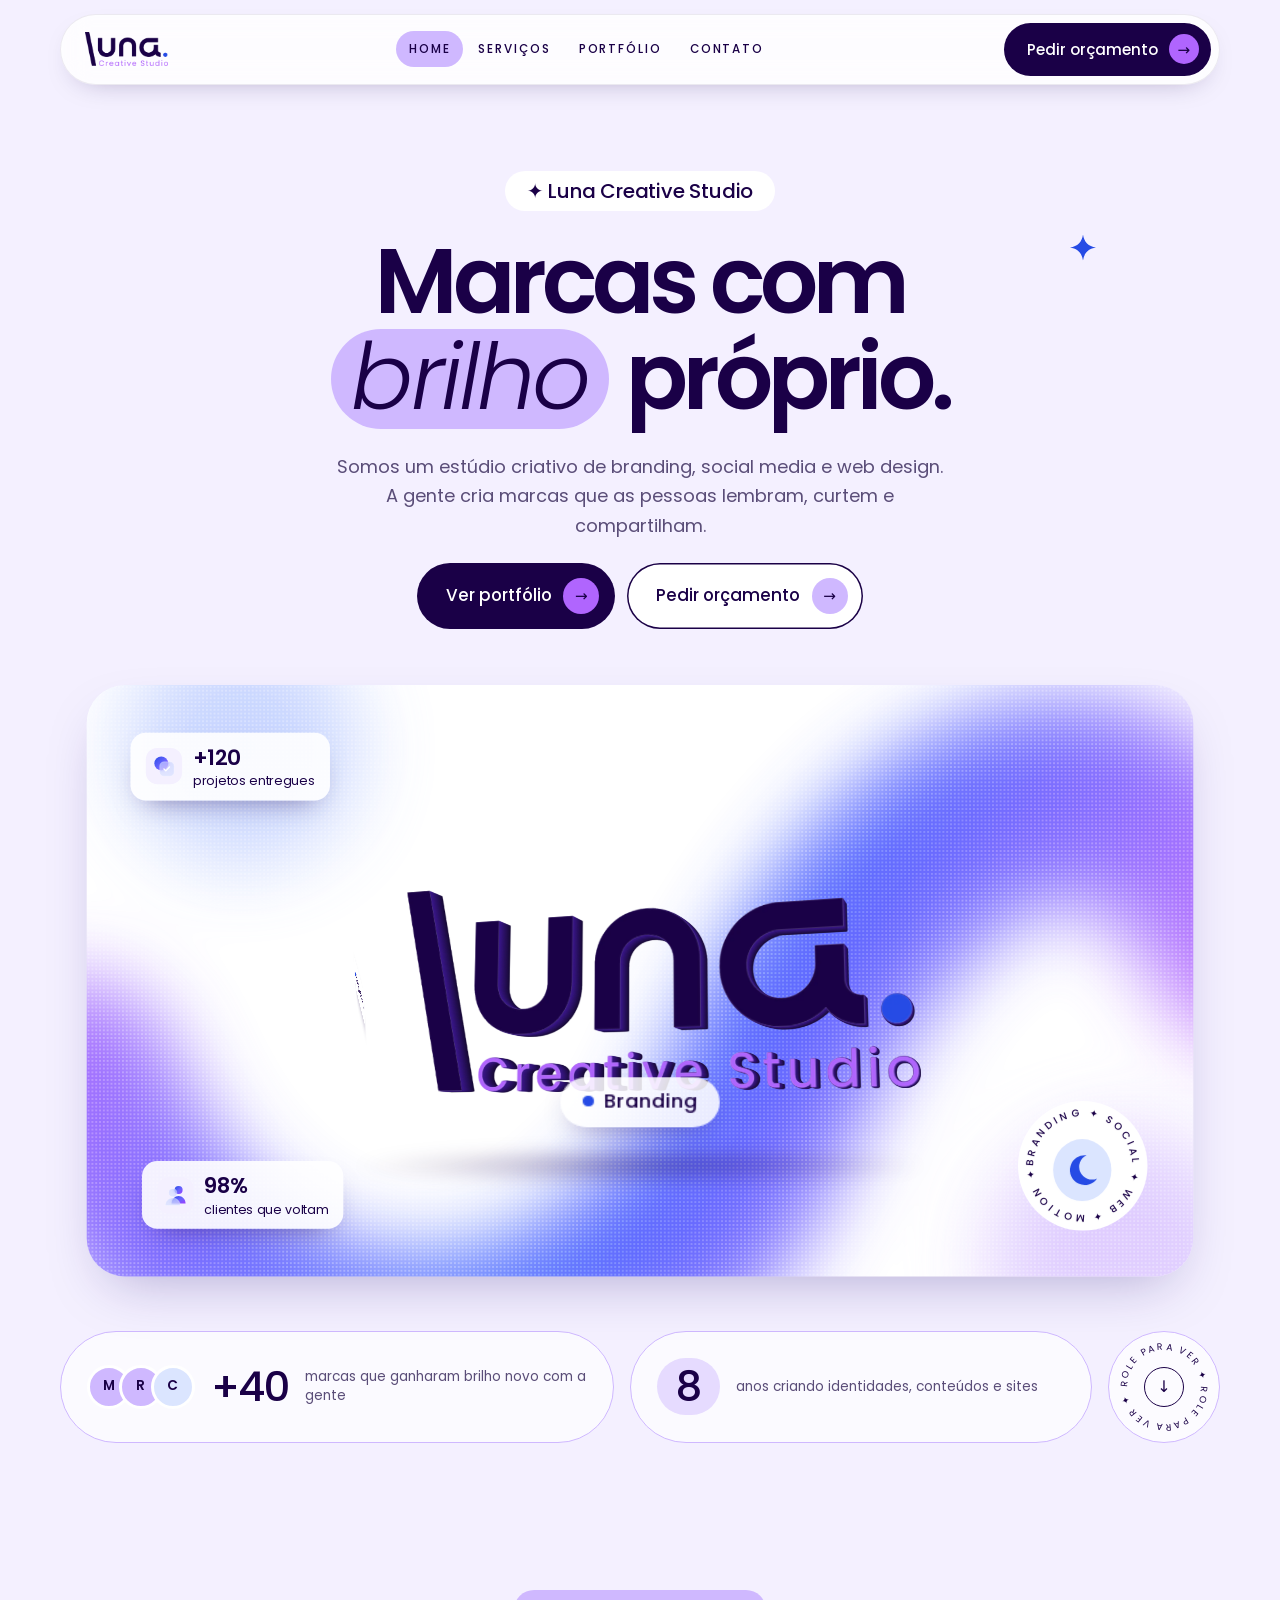
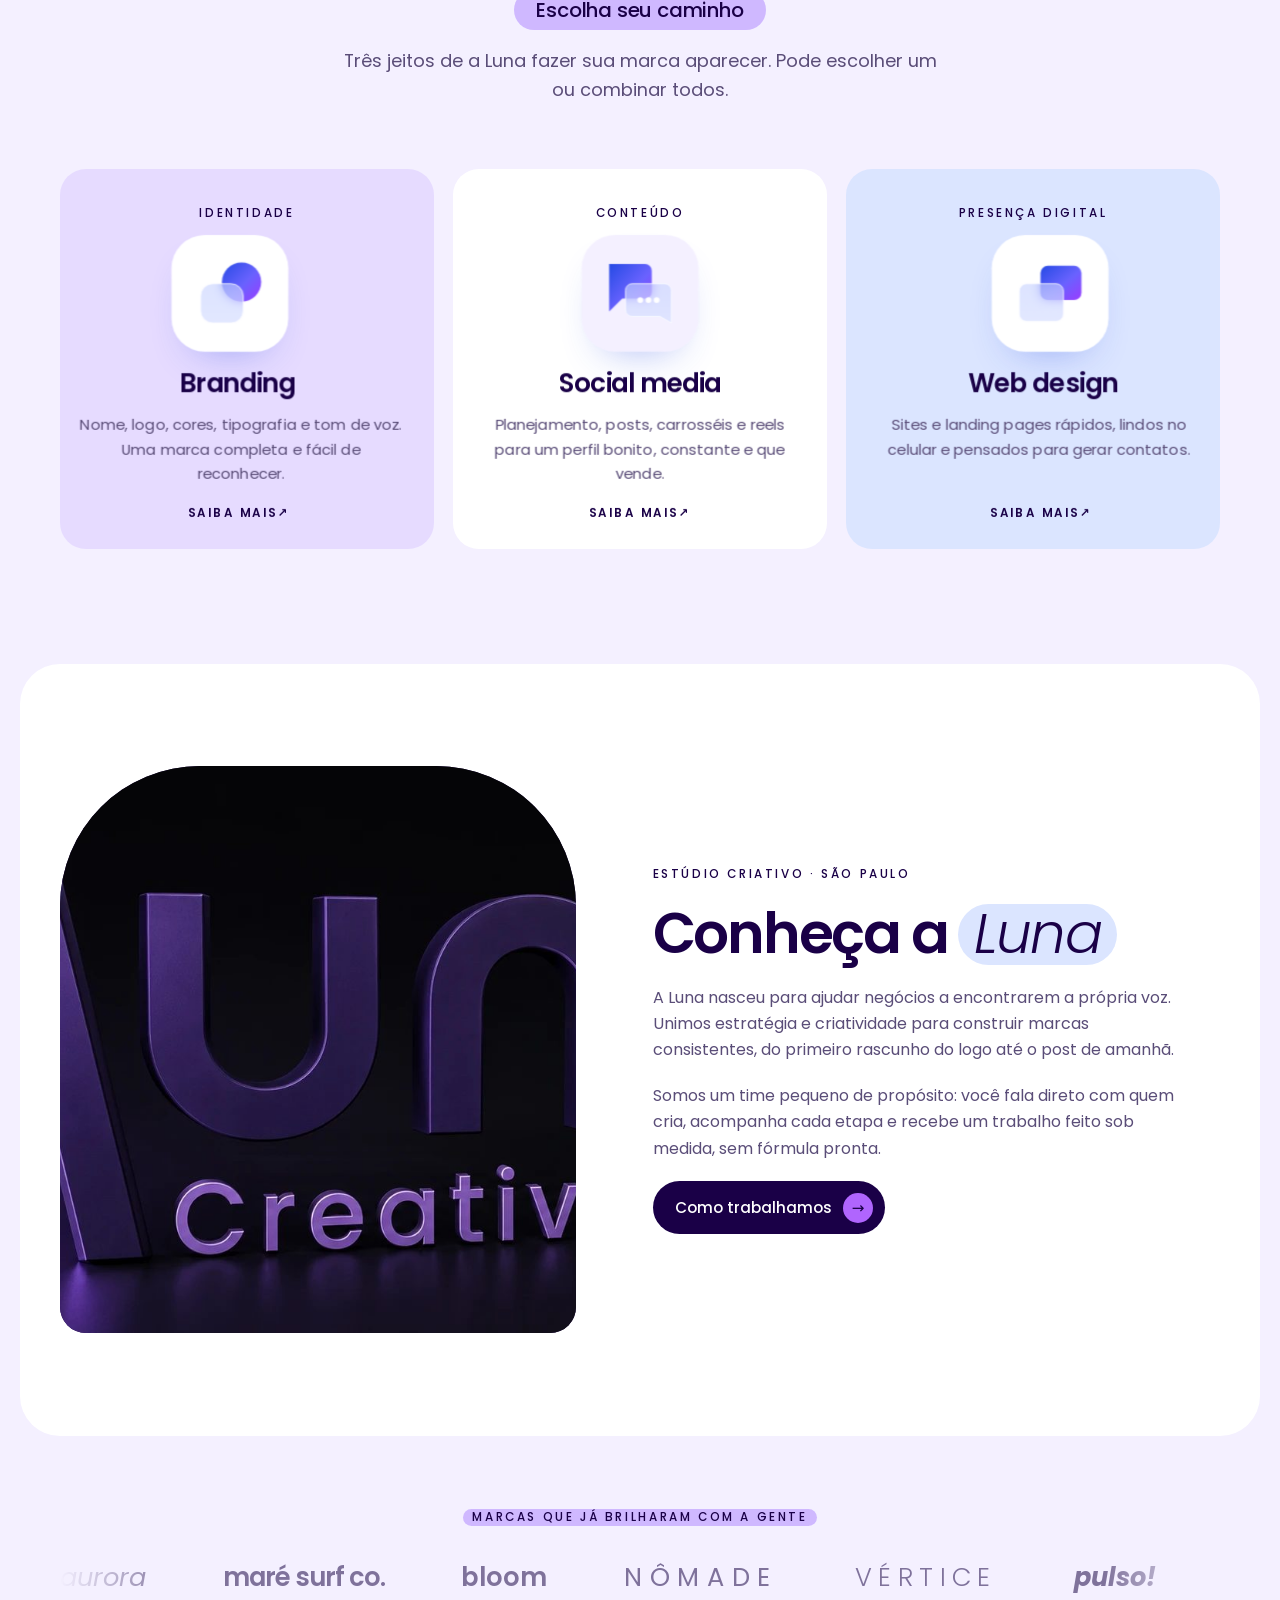
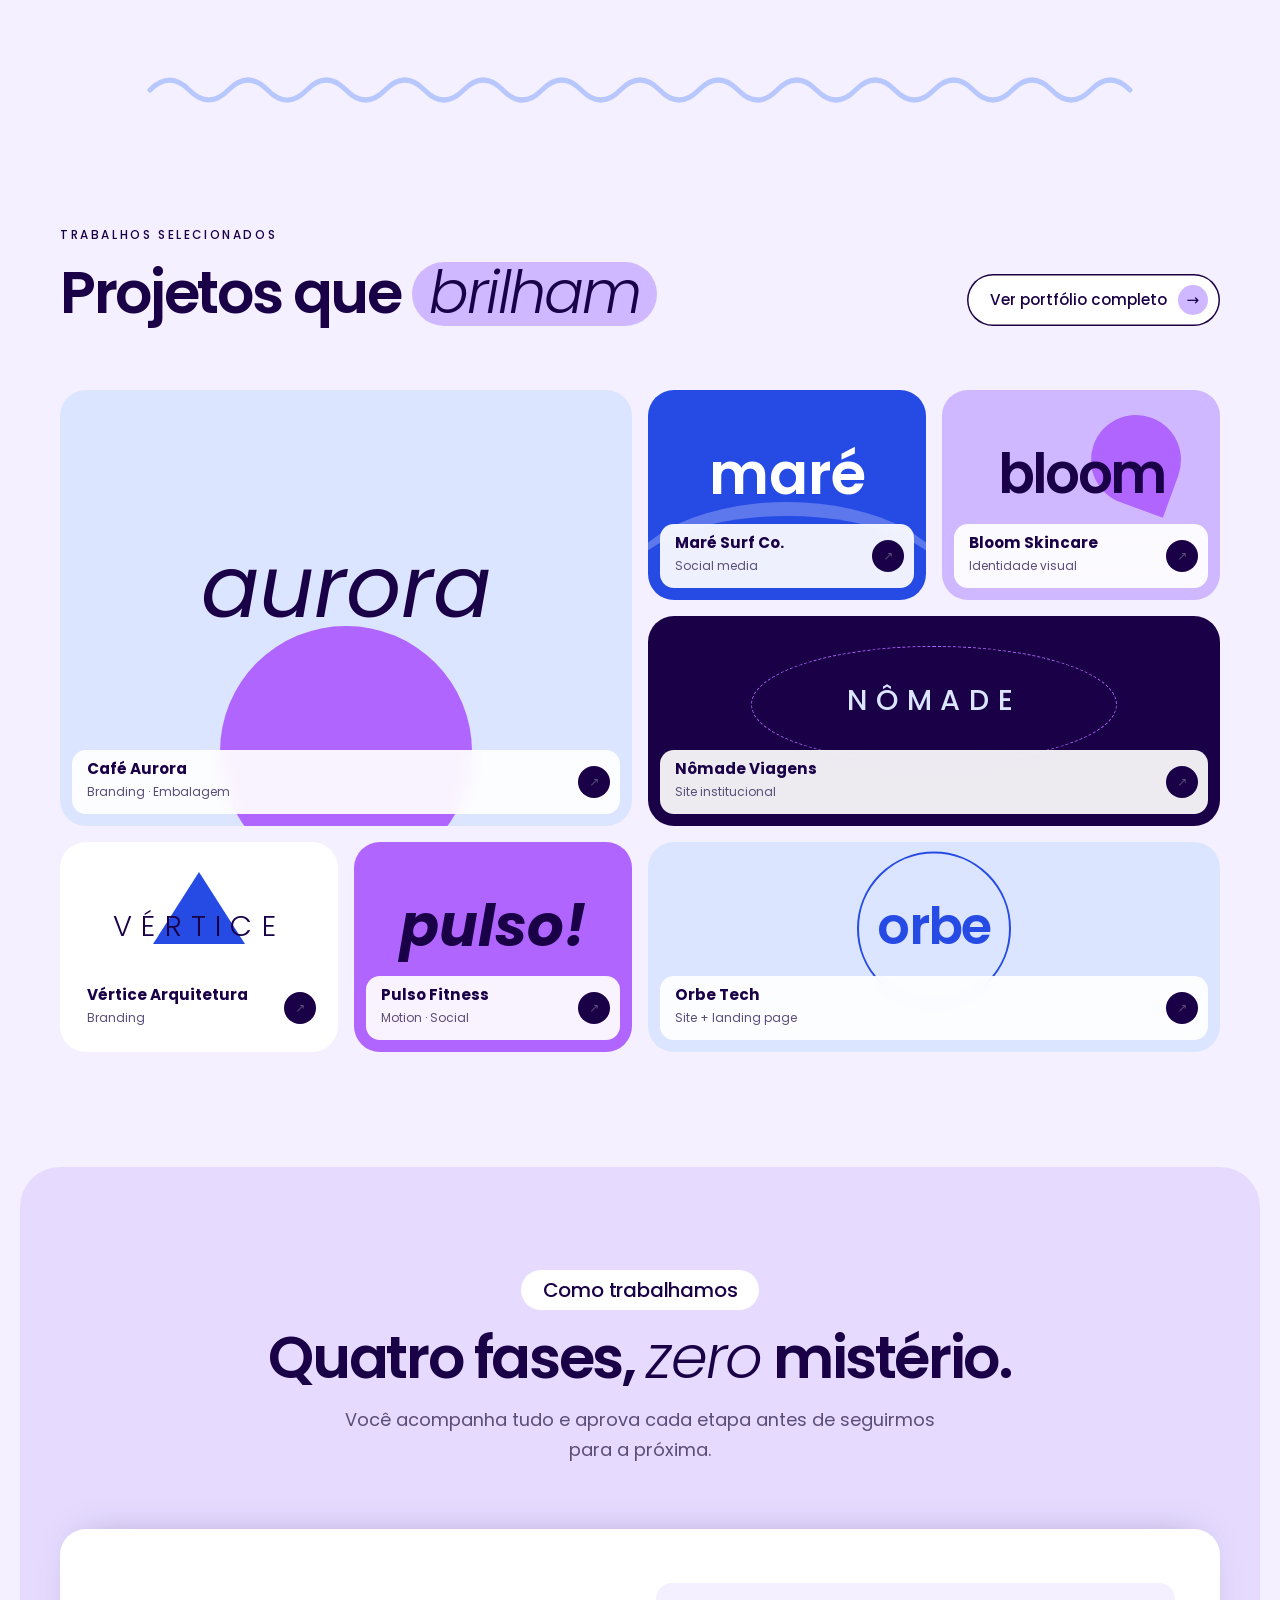
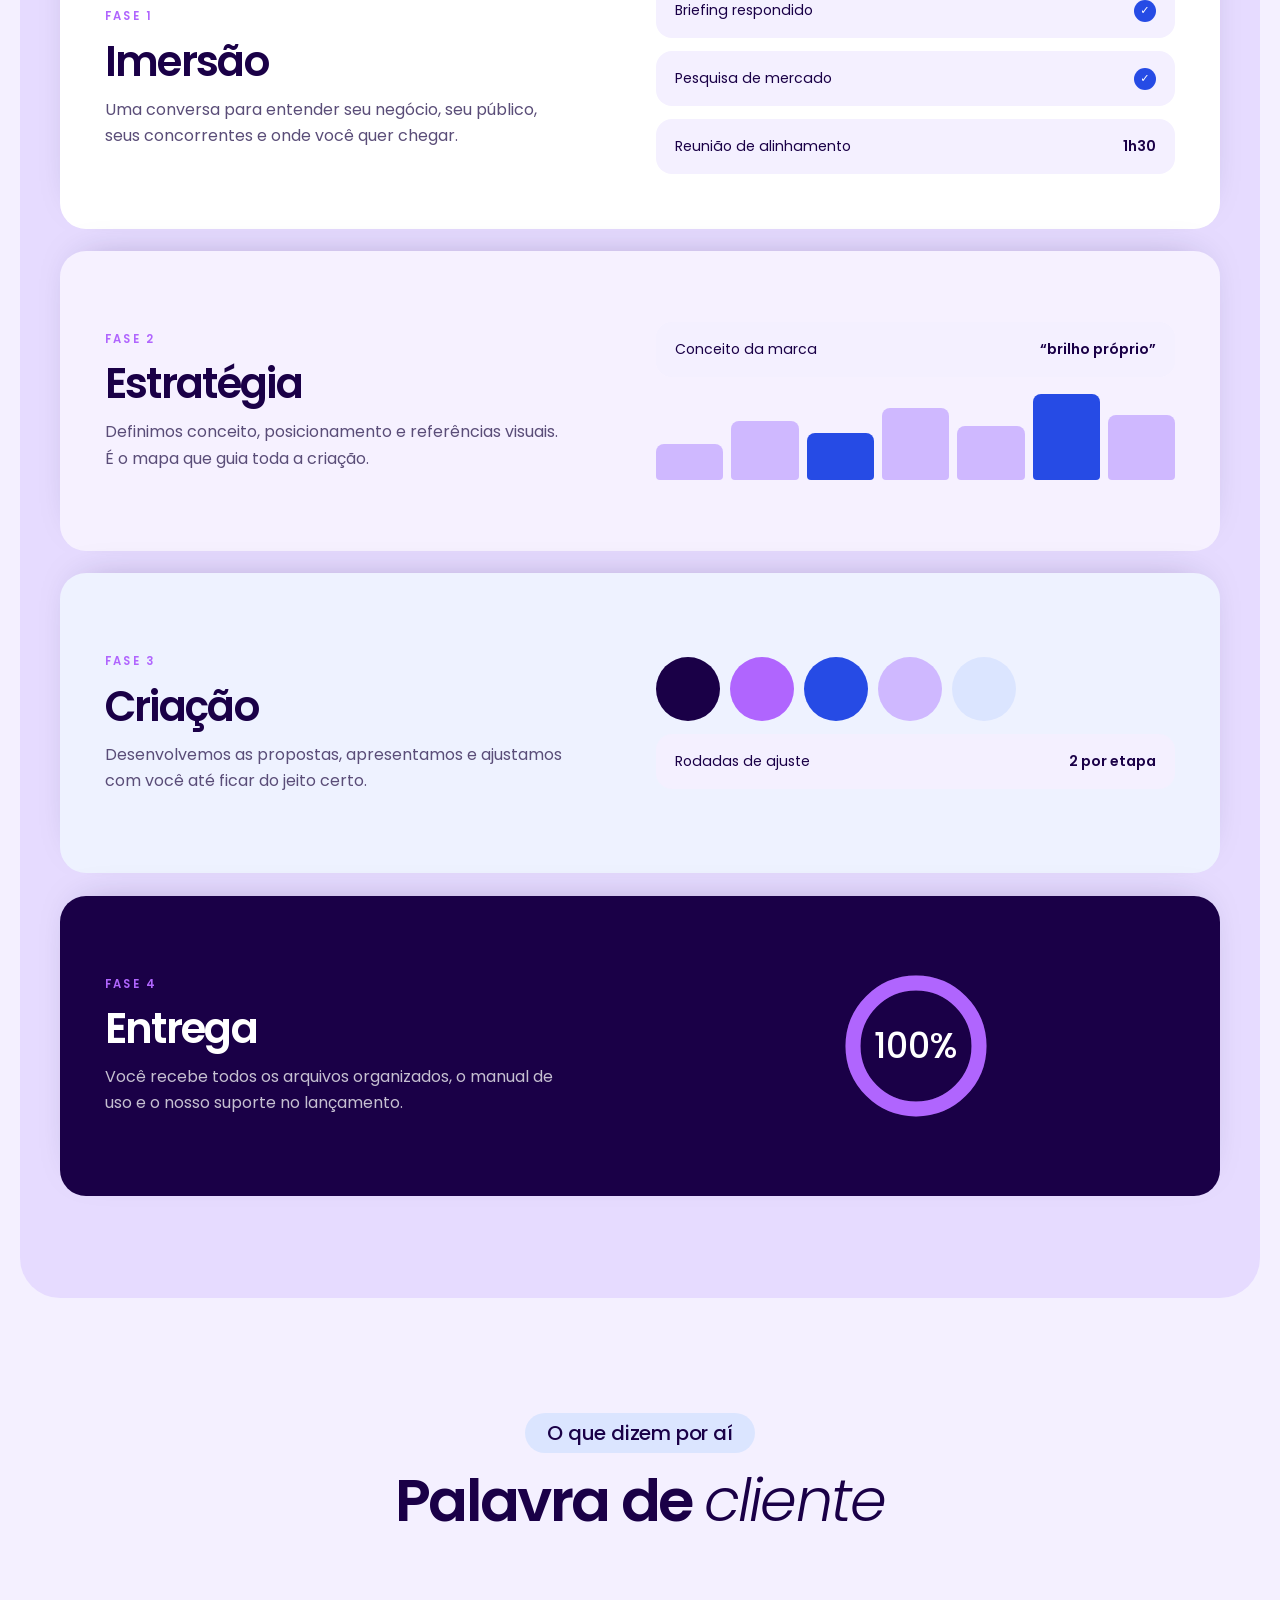
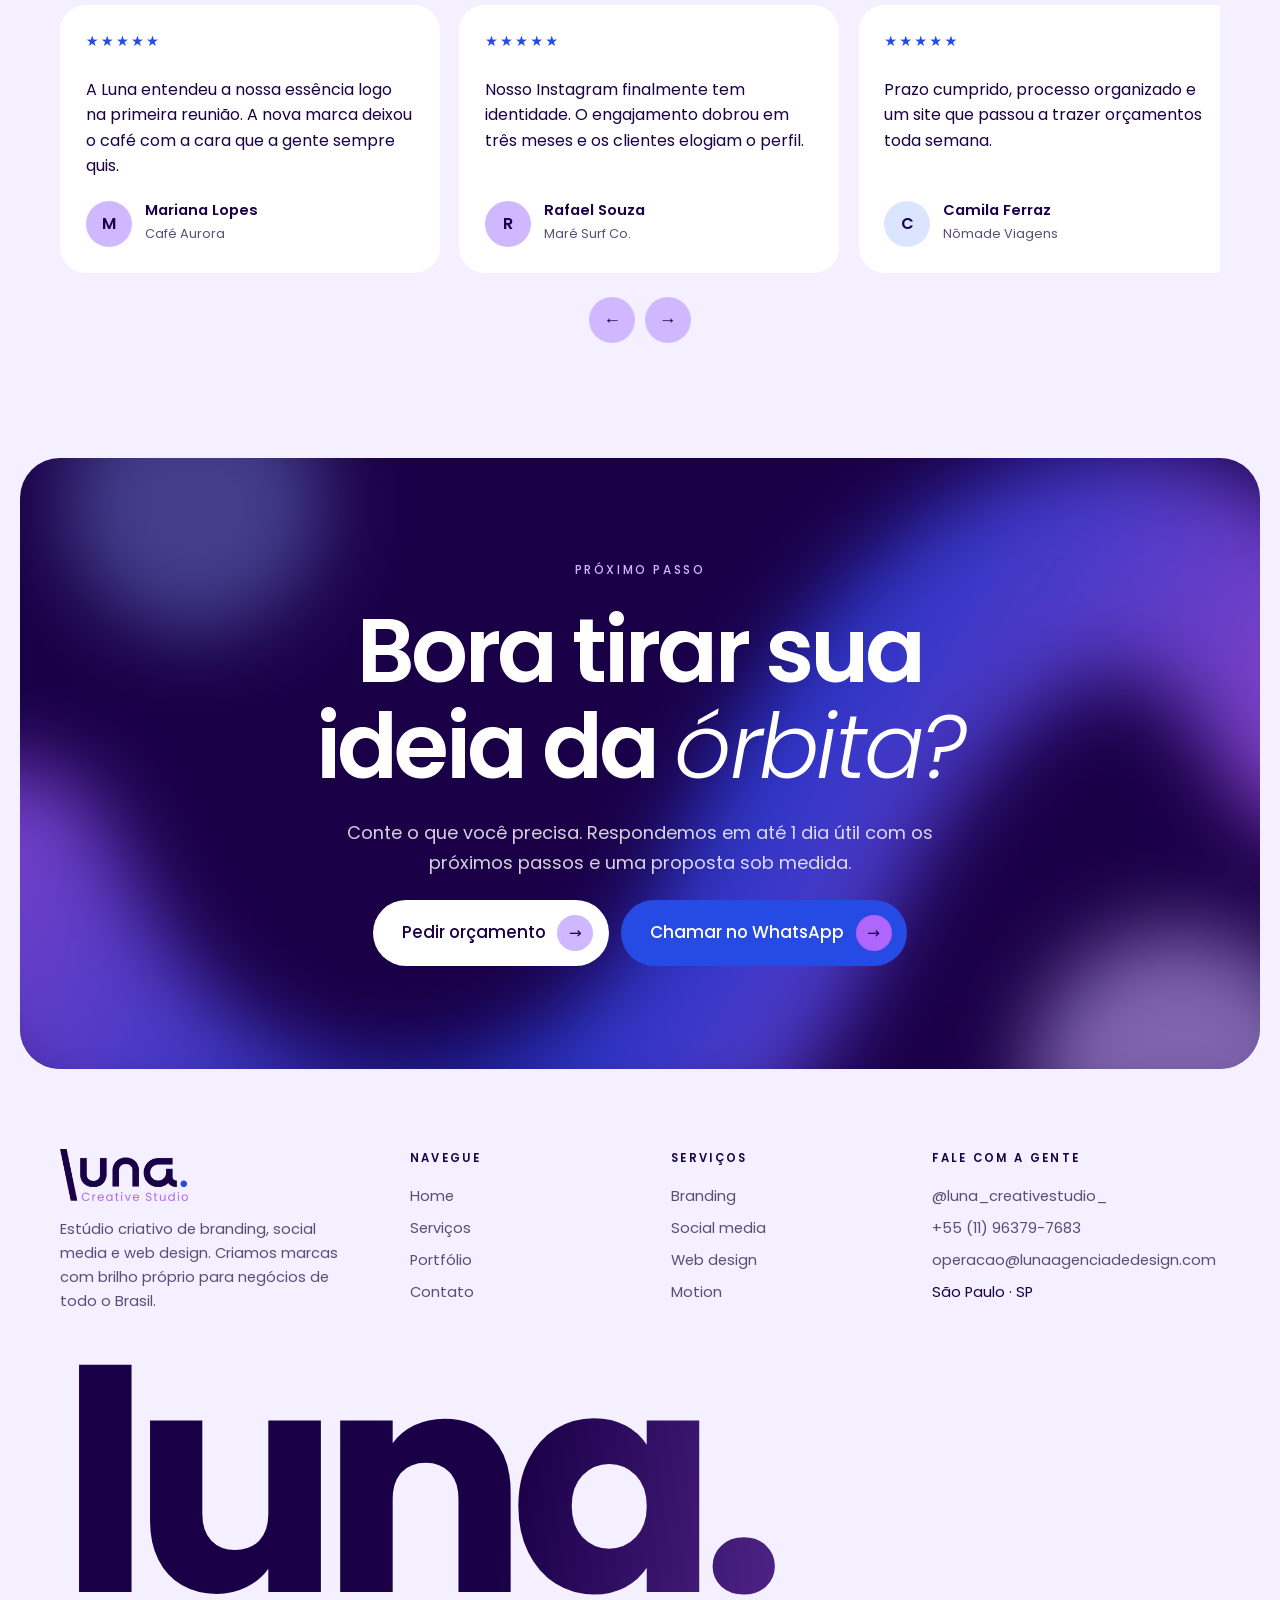
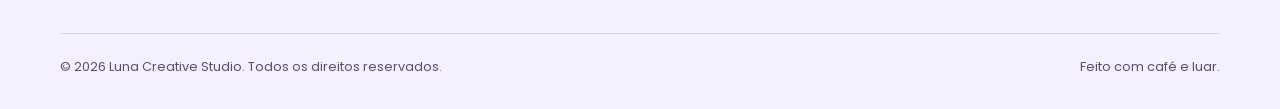
==== commit 03747482: "Ajustes: só Poppins e cores da Luna, ícones de vidro fosco, orçamento mais clean, sem flores e setas" ====
--- a/index.html
+++ b/index.html
@@ -13,7 +13,7 @@
 <link rel="icon" href="assets/favicon.svg" type="image/svg+xml">
 <link rel="preconnect" href="https://fonts.googleapis.com">
 <link rel="preconnect" href="https://fonts.gstatic.com" crossorigin>
-<link rel="stylesheet" href="https://fonts.googleapis.com/css2?family=Fraunces:ital,opsz,wght@0,9..144,300..700;1,9..144,300..700&family=Poppins:wght@300;400;500;600&display=swap">
+<link rel="stylesheet" href="https://fonts.googleapis.com/css2?family=Poppins:ital,wght@0,300;0,400;0,500;0,600;0,700;1,300;1,400;1,500&display=swap">
 <link rel="stylesheet" href="css/style.css">
 </head>
 <body>
@@ -40,10 +40,7 @@
 <!-- ===== HERO ===== -->
 <section class="hero">
   <div class="wrap hero__inner">
-    <svg class="shape flower " data-parallax="0.25" viewBox="0 0 100 100" aria-hidden="true"><g fill="#b065fe"><ellipse cx="50" cy="25" rx="13" ry="22" transform="rotate(0 50 50)"/><ellipse cx="50" cy="25" rx="13" ry="22" transform="rotate(60 50 50)"/><ellipse cx="50" cy="25" rx="13" ry="22" transform="rotate(120 50 50)"/><ellipse cx="50" cy="25" rx="13" ry="22" transform="rotate(180 50 50)"/><ellipse cx="50" cy="25" rx="13" ry="22" transform="rotate(240 50 50)"/><ellipse cx="50" cy="25" rx="13" ry="22" transform="rotate(300 50 50)"/></g><circle cx="50" cy="50" r="13" fill="#f6efa8"/></svg>
-    <span class="shape arch " data-parallax="0.3" aria-hidden="true"></span>
     <svg class="shape sparkle " data-parallax="0.35" viewBox="0 0 24 24" aria-hidden="true"><path d="M12 0c1 7 5 11 12 12-7 1-11 5-12 12-1-7-5-11-12-12 7-1 11-5 12-12z" fill="#264be5"/></svg>
-    <svg class="shape squiggle " data-parallax="0.15" viewBox="0 0 120 150" fill="none" aria-hidden="true"><path d="M20 8 C 90 0, 110 60, 70 70 C 40 78, 30 40, 60 38 C 95 36, 100 95, 78 135" stroke="#ff7fc6" stroke-width="5" stroke-linecap="round"/><path d="M62 122 L 78 137 L 94 120" stroke="#ff7fc6" stroke-width="5" stroke-linecap="round" stroke-linejoin="round"/></svg>
     <span class="tag" style="background:var(--white)">✦ Luna Creative Studio</span>
     <h1 class="hero__title"><span class="word" style="--i:0">Marcas</span> <span class="word" style="--i:1">com</span> <span class="word pill-hl" style="--i:2"><em>brilho</em></span> <span class="word" style="--i:3">próprio.</span></h1>
     <p class="lead">Somos um estúdio criativo de branding, social media e web design. A gente cria marcas que as pessoas lembram, curtem e compartilham.</p>
@@ -54,7 +51,7 @@
   </div>
   <div class="wrap">
     <div class="stage" aria-label="Logo da Luna em 3D">
-      <div class="stage__blob" aria-hidden="true"><svg viewBox="0 0 800 500" preserveAspectRatio="xMidYMid slice"><defs><linearGradient id="grad-hero" x1="0" x2="1" y1="0" y2="0.3"><stop offset="0" stop-color="#b065fe"/><stop offset=".55" stop-color="#264be5"/><stop offset="1" stop-color="#ff9ad5"/></linearGradient></defs><path d="M60 310 C 150 540, 390 520, 470 330 S 690 70, 770 230" fill="none" stroke="url(#grad-hero)" stroke-width="120" stroke-linecap="round"/><circle cx="160" cy="110" r="70" fill="#7fd6ff" opacity=".55"/><circle cx="690" cy="420" r="80" fill="#cfb8ff" opacity=".8"/></svg></div>
+      <div class="stage__blob" aria-hidden="true"><svg viewBox="0 0 800 500" preserveAspectRatio="xMidYMid slice"><defs><linearGradient id="grad-hero" x1="0" x2="1" y1="0" y2="0.3"><stop offset="0" stop-color="#b065fe"/><stop offset=".55" stop-color="#264be5"/><stop offset="1" stop-color="#b065fe"/></linearGradient></defs><path d="M60 310 C 150 540, 390 520, 470 330 S 690 70, 770 230" fill="none" stroke="url(#grad-hero)" stroke-width="120" stroke-linecap="round"/><circle cx="160" cy="110" r="70" fill="#8fa6ff" opacity=".55"/><circle cx="690" cy="420" r="80" fill="#cfb8ff" opacity=".8"/></svg></div>
       <div class="stage__grain"></div>
       <div class="logo3d" data-depth="18"><img class="front" src="assets/logo-luna.png" alt="Luna Creative Studio" width="955" height="389"></div>
       <div class="logo3d__shadow"></div>
@@ -65,8 +62,8 @@
         <span class="orbit__item" style="--i:3">Motion</span>
         <span class="orbit__item" style="--i:4">Direção de arte</span>
       </div></div>
-      <div class="float-card float-card--a"><span class="float-card__icon">✦</span><span><strong>+120</strong>projetos entregues</span></div>
-      <div class="float-card float-card--b"><span class="float-card__icon" style="background:var(--pink)">♥</span><span><strong>98%</strong>clientes que voltam</span></div>
+      <div class="float-card float-card--a"><span class="float-card__icon"><svg class="glass-icon" viewBox="0 0 100 100" aria-hidden="true"><defs><linearGradient id="g-badge4" x1="0" y1="0" x2="1" y2="1"><stop offset="0" stop-color="#264be5"/><stop offset=".55" stop-color="#6a63ff"/><stop offset="1" stop-color="#9b3dff"/></linearGradient><linearGradient id="f-badge4" x1="0" y1="0" x2="0" y2="1"><stop offset="0" stop-color="#c9d4ff" stop-opacity=".62"/><stop offset="1" stop-color="#dbe2ff" stop-opacity=".78"/></linearGradient><filter id="b-badge4" x="-30%" y="-30%" width="160%" height="160%"><feGaussianBlur stdDeviation="6"/></filter><clipPath id="c-badge4"><rect x="34" y="34" width="54" height="54" rx="16"/></clipPath></defs><g fill="url(#g-badge4)"><circle cx="40" cy="40" r="26"/></g><g clip-path="url(#c-badge4)"><g fill="url(#g-badge4)" filter="url(#b-badge4)" opacity=".9"><circle cx="40" cy="40" r="26"/></g></g><g fill="url(#f-badge4)" stroke="#ffffff" stroke-opacity=".8" stroke-width="1.2"><rect x="34" y="34" width="54" height="54" rx="16"/></g><path d="M50 61l7 7 14-15" fill="none" stroke="#ffffff" stroke-width="5" stroke-linecap="round" stroke-linejoin="round"/></svg></span><span><strong>+120</strong>projetos entregues</span></div>
+      <div class="float-card float-card--b"><span class="float-card__icon"><svg class="glass-icon" viewBox="0 0 100 100" aria-hidden="true"><defs><linearGradient id="g-user5" x1="0" y1="0" x2="1" y2="1"><stop offset="0" stop-color="#264be5"/><stop offset=".55" stop-color="#6a63ff"/><stop offset="1" stop-color="#9b3dff"/></linearGradient><linearGradient id="f-user5" x1="0" y1="0" x2="0" y2="1"><stop offset="0" stop-color="#c9d4ff" stop-opacity=".62"/><stop offset="1" stop-color="#dbe2ff" stop-opacity=".78"/></linearGradient><filter id="b-user5" x="-30%" y="-30%" width="160%" height="160%"><feGaussianBlur stdDeviation="6"/></filter><clipPath id="c-user5"><circle cx="40" cy="40" r="15"/><path d="M12 88c0-16 12-28 28-28s28 12 28 28z"/></clipPath></defs><g fill="url(#g-user5)"><circle cx="62" cy="30" r="15"/><path d="M36 80c0-16 12-28 26-28s26 12 26 28z"/></g><g clip-path="url(#c-user5)"><g fill="url(#g-user5)" filter="url(#b-user5)" opacity=".9"><circle cx="62" cy="30" r="15"/><path d="M36 80c0-16 12-28 26-28s26 12 26 28z"/></g></g><g fill="url(#f-user5)" stroke="#ffffff" stroke-opacity=".8" stroke-width="1.2"><circle cx="40" cy="40" r="15"/><path d="M12 88c0-16 12-28 28-28s28 12 28 28z"/></g></svg></span><span><strong>98%</strong>clientes que voltam</span></div>
       <div class="badge" aria-hidden="true">
         <svg viewBox="0 0 200 200"><defs><path id="badge-c" d="M100,100 m-74,0 a74,74 0 1,1 148,0 a74,74 0 1,1 -148,0"/></defs><circle cx="100" cy="100" r="97" fill="#ffffff"/><text font-family="Poppins, sans-serif" font-size="15" font-weight="500" fill="#1a0047" letter-spacing="3"><textPath href="#badge-c" textLength="460">BRANDING ✦ SOCIAL ✦ WEB ✦ MOTION ✦</textPath></text></svg>
         <span class="badge__core"><svg viewBox="0 0 64 64" aria-hidden="true"><path d="M40 5a27 27 0 1 0 19 42A23 23 0 0 1 40 5z" fill="#264be5"/></svg></span>
@@ -74,7 +71,7 @@
     </div>
     <div class="stats-row">
       <div class="stat-pill reveal" style="--d:0">
-        <div class="avatars" aria-hidden="true"><span style="background:#cfb8ff">M</span><span style="background:#ffd3ec">R</span><span style="background:#dbe5ff">C</span></div>
+        <div class="avatars" aria-hidden="true"><span style="background:#cfb8ff">M</span><span style="background:#cfb8ff">R</span><span style="background:#dbe5ff">C</span></div>
         <span class="stat-pill__num" data-count="40" data-prefix="+">+40</span>
         <p>marcas que ganharam brilho novo com a gente</p>
       </div>
@@ -100,21 +97,21 @@
     <div class="paths reveal reveal--zoom">
       <a class="path-card path-card--butter" href="servicos.html#branding" data-tilt>
         <span class="label">Identidade</span>
-        <svg class="path-card__icon" viewBox="0 0 100 100" aria-hidden="true"><circle cx="38" cy="42" r="26" fill="#b065fe"/><rect x="44" y="44" width="40" height="40" rx="8" fill="#264be5"/><path d="M14 92 a22 22 0 0 1 44 0z" fill="#ffd3ec"/><circle cx="78" cy="22" r="9" fill="#f6efa8"/></svg>
+        <span class="icon-tile"><svg class="glass-icon" viewBox="0 0 100 100" aria-hidden="true"><defs><linearGradient id="g-shapes1" x1="0" y1="0" x2="1" y2="1"><stop offset="0" stop-color="#264be5"/><stop offset=".55" stop-color="#6a63ff"/><stop offset="1" stop-color="#9b3dff"/></linearGradient><linearGradient id="f-shapes1" x1="0" y1="0" x2="0" y2="1"><stop offset="0" stop-color="#c9d4ff" stop-opacity=".62"/><stop offset="1" stop-color="#dbe2ff" stop-opacity=".78"/></linearGradient><filter id="b-shapes1" x="-30%" y="-30%" width="160%" height="160%"><feGaussianBlur stdDeviation="6"/></filter><clipPath id="c-shapes1"><rect x="14" y="38" width="52" height="48" rx="15"/></clipPath></defs><g fill="url(#g-shapes1)"><circle cx="64" cy="36" r="24"/></g><g clip-path="url(#c-shapes1)"><g fill="url(#g-shapes1)" filter="url(#b-shapes1)" opacity=".9"><circle cx="64" cy="36" r="24"/></g></g><g fill="url(#f-shapes1)" stroke="#ffffff" stroke-opacity=".8" stroke-width="1.2"><rect x="14" y="38" width="52" height="48" rx="15"/></g></svg></span>
         <h3>Branding</h3>
         <p>Nome, logo, cores, tipografia e tom de voz. Uma marca completa e fácil de reconhecer.</p>
         <span class="path-card__more">Saiba mais</span>
       </a>
       <a class="path-card path-card--pink" href="servicos.html#social" data-tilt>
         <span class="label">Conteúdo</span>
-        <svg class="path-card__icon" viewBox="0 0 100 100" aria-hidden="true"><rect x="26" y="8" width="48" height="84" rx="12" fill="#cfb8ff"/><rect x="32" y="18" width="36" height="52" rx="6" fill="#ffffff"/><path d="M50 58s-12-7-12-15a6.5 6.5 0 0 1 12-3.5A6.5 6.5 0 0 1 62 43c0 8-12 15-12 15z" fill="#ff7fc6"/><circle cx="82" cy="30" r="10" fill="#264be5"/><circle cx="16" cy="66" r="7" fill="#f6efa8"/></svg>
+        <span class="icon-tile"><svg class="glass-icon" viewBox="0 0 100 100" aria-hidden="true"><defs><linearGradient id="g-chat2" x1="0" y1="0" x2="1" y2="1"><stop offset="0" stop-color="#264be5"/><stop offset=".55" stop-color="#6a63ff"/><stop offset="1" stop-color="#9b3dff"/></linearGradient><linearGradient id="f-chat2" x1="0" y1="0" x2="0" y2="1"><stop offset="0" stop-color="#c9d4ff" stop-opacity=".62"/><stop offset="1" stop-color="#dbe2ff" stop-opacity=".78"/></linearGradient><filter id="b-chat2" x="-30%" y="-30%" width="160%" height="160%"><feGaussianBlur stdDeviation="6"/></filter><clipPath id="c-chat2"><path d="M40 38h40a8 8 0 0 1 8 8v40L74 78H40a8 8 0 0 1-8-8V46a8 8 0 0 1 8-8z"/></clipPath></defs><g fill="url(#g-chat2)"><path d="M12 14h44a8 8 0 0 1 8 8v26a8 8 0 0 1-8 8H28L12 72z"/></g><g clip-path="url(#c-chat2)"><g fill="url(#g-chat2)" filter="url(#b-chat2)" opacity=".9"><path d="M12 14h44a8 8 0 0 1 8 8v26a8 8 0 0 1-8 8H28L12 72z"/></g></g><g fill="url(#f-chat2)" stroke="#ffffff" stroke-opacity=".8" stroke-width="1.2"><path d="M40 38h40a8 8 0 0 1 8 8v40L74 78H40a8 8 0 0 1-8-8V46a8 8 0 0 1 8-8z"/></g><g fill="#ffffff"><circle cx="50" cy="58" r="3.6"/><circle cx="60" cy="58" r="3.6"/><circle cx="70" cy="58" r="3.6"/></g></svg></span>
         <h3>Social media</h3>
         <p>Planejamento, posts, carrosséis e reels para um perfil bonito, constante e que vende.</p>
         <span class="path-card__more">Saiba mais</span>
       </a>
       <a class="path-card path-card--ice" href="servicos.html#web" data-tilt>
         <span class="label">Presença digital</span>
-        <svg class="path-card__icon" viewBox="0 0 100 100" aria-hidden="true"><rect x="8" y="18" width="84" height="62" rx="10" fill="#dbe5ff"/><rect x="8" y="18" width="84" height="14" rx="7" fill="#264be5"/><circle cx="18" cy="25" r="3" fill="#fff"/><circle cx="27" cy="25" r="3" fill="#fff"/><rect x="18" y="42" width="34" height="8" rx="4" fill="#1a0047"/><rect x="18" y="56" width="24" height="6" rx="3" fill="#b065fe"/><circle cx="72" cy="56" r="14" fill="#ffd3ec"/><path d="M40 92 h20" stroke="#1a0047" stroke-width="6" stroke-linecap="round"/></svg>
+        <span class="icon-tile"><svg class="glass-icon" viewBox="0 0 100 100" aria-hidden="true"><defs><linearGradient id="g-windows3" x1="0" y1="0" x2="1" y2="1"><stop offset="0" stop-color="#264be5"/><stop offset=".55" stop-color="#6a63ff"/><stop offset="1" stop-color="#9b3dff"/></linearGradient><linearGradient id="f-windows3" x1="0" y1="0" x2="0" y2="1"><stop offset="0" stop-color="#c9d4ff" stop-opacity=".62"/><stop offset="1" stop-color="#dbe2ff" stop-opacity=".78"/></linearGradient><filter id="b-windows3" x="-30%" y="-30%" width="160%" height="160%"><feGaussianBlur stdDeviation="6"/></filter><clipPath id="c-windows3"><rect x="12" y="38" width="54" height="46" rx="9"/></clipPath></defs><g fill="url(#g-windows3)"><rect x="38" y="16" width="50" height="42" rx="9"/></g><g clip-path="url(#c-windows3)"><g fill="url(#g-windows3)" filter="url(#b-windows3)" opacity=".9"><rect x="38" y="16" width="50" height="42" rx="9"/></g></g><g fill="url(#f-windows3)" stroke="#ffffff" stroke-opacity=".8" stroke-width="1.2"><rect x="12" y="38" width="54" height="46" rx="9"/></g></svg></span>
         <h3>Web design</h3>
         <p>Sites e landing pages rápidos, lindos no celular e pensados para gerar contatos.</p>
         <span class="path-card__more">Saiba mais</span>
@@ -127,8 +124,6 @@
 <section class="panel panel--white">
   <div class="wrap about">
     <div class="about__media reveal reveal--left">
-      <svg class="shape flower " data-parallax="0.03" viewBox="0 0 100 100" aria-hidden="true"><g fill="#ff9ad5"><ellipse cx="50" cy="25" rx="13" ry="22" transform="rotate(0 50 50)"/><ellipse cx="50" cy="25" rx="13" ry="22" transform="rotate(60 50 50)"/><ellipse cx="50" cy="25" rx="13" ry="22" transform="rotate(120 50 50)"/><ellipse cx="50" cy="25" rx="13" ry="22" transform="rotate(180 50 50)"/><ellipse cx="50" cy="25" rx="13" ry="22" transform="rotate(240 50 50)"/><ellipse cx="50" cy="25" rx="13" ry="22" transform="rotate(300 50 50)"/></g><circle cx="50" cy="50" r="13" fill="#f6efa8"/></svg>
-      <span class="shape arch arch--lilac" data-parallax="0.02" aria-hidden="true"></span>
       <div class="about__frame"><img src="assets/luna-3d.jpg" alt="Logo da Luna Creative Studio em 3D, roxo sobre fundo escuro" width="1711" height="919" loading="lazy"></div>
     </div>
     <div class="about__text reveal reveal--right">
@@ -218,7 +213,6 @@
 
 <!-- ===== PROCESSO (cartões empilhados) ===== -->
 <section class="panel panel--lav">
-  <svg class="shape flower " data-parallax="0.1" viewBox="0 0 100 100" aria-hidden="true"><g fill="#ffffff"><ellipse cx="50" cy="25" rx="13" ry="22" transform="rotate(0 50 50)"/><ellipse cx="50" cy="25" rx="13" ry="22" transform="rotate(60 50 50)"/><ellipse cx="50" cy="25" rx="13" ry="22" transform="rotate(120 50 50)"/><ellipse cx="50" cy="25" rx="13" ry="22" transform="rotate(180 50 50)"/><ellipse cx="50" cy="25" rx="13" ry="22" transform="rotate(240 50 50)"/><ellipse cx="50" cy="25" rx="13" ry="22" transform="rotate(300 50 50)"/></g><circle cx="50" cy="50" r="13" fill="#264be5"/></svg>
   <div class="wrap">
     <div class="head reveal">
       <span class="tag" style="background:var(--white)">Como trabalhamos</span>
@@ -244,7 +238,7 @@
       <article class="stack-card" style="--i:2">
         <div class="stack-card__text"><span class="stack-card__step">Fase 3</span><h3>Criação</h3><p>Desenvolvemos as propostas, apresentamos e ajustamos com você até ficar do jeito certo.</p></div>
         <div class="stack-card__ui">
-          <div class="ui-swatches" aria-hidden="true"><i style="background:#1a0047"></i><i style="background:#b065fe"></i><i style="background:#264be5"></i><i style="background:#ffd3ec"></i><i style="background:#f6efa8"></i></div>
+          <div class="ui-swatches" aria-hidden="true"><i style="background:#1a0047"></i><i style="background:#b065fe"></i><i style="background:#264be5"></i><i style="background:#cfb8ff"></i><i style="background:#dbe5ff"></i></div>
           <div class="ui-box"><span>Rodadas de ajuste</span><b>2 por etapa</b></div>
         </div>
       </article>
@@ -267,9 +261,9 @@
     </div>
     <div class="quotes reveal">
       <figure class="quote"><span class="quote__stars" aria-label="5 estrelas">★★★★★</span><blockquote>A Luna entendeu a nossa essência logo na primeira reunião. A nova marca deixou o café com a cara que a gente sempre quis.</blockquote><figcaption><span class="avatar" style="background:var(--lav-2)">M</span><span><span class="quote__name">Mariana Lopes</span><span class="quote__role">Café Aurora</span></span></figcaption></figure>
-      <figure class="quote"><span class="quote__stars" aria-label="5 estrelas">★★★★★</span><blockquote>Nosso Instagram finalmente tem identidade. O engajamento dobrou em três meses e os clientes elogiam o perfil.</blockquote><figcaption><span class="avatar" style="background:var(--pink)">R</span><span><span class="quote__name">Rafael Souza</span><span class="quote__role">Maré Surf Co.</span></span></figcaption></figure>
+      <figure class="quote"><span class="quote__stars" aria-label="5 estrelas">★★★★★</span><blockquote>Nosso Instagram finalmente tem identidade. O engajamento dobrou em três meses e os clientes elogiam o perfil.</blockquote><figcaption><span class="avatar" style="background:var(--lav-2)">R</span><span><span class="quote__name">Rafael Souza</span><span class="quote__role">Maré Surf Co.</span></span></figcaption></figure>
       <figure class="quote"><span class="quote__stars" aria-label="5 estrelas">★★★★★</span><blockquote>Prazo cumprido, processo organizado e um site que passou a trazer orçamentos toda semana.</blockquote><figcaption><span class="avatar" style="background:var(--ice)">C</span><span><span class="quote__name">Camila Ferraz</span><span class="quote__role">Nômade Viagens</span></span></figcaption></figure>
-      <figure class="quote"><span class="quote__stars" aria-label="5 estrelas">★★★★★</span><blockquote>Atendimento próximo do começo ao fim. A gente se sentiu parte do processo criativo o tempo todo.</blockquote><figcaption><span class="avatar" style="background:var(--butter)">L</span><span><span class="quote__name">Lucas Prado</span><span class="quote__role">Vértice Arquitetura</span></span></figcaption></figure>
+      <figure class="quote"><span class="quote__stars" aria-label="5 estrelas">★★★★★</span><blockquote>Atendimento próximo do começo ao fim. A gente se sentiu parte do processo criativo o tempo todo.</blockquote><figcaption><span class="avatar" style="background:var(--ice)">L</span><span><span class="quote__name">Lucas Prado</span><span class="quote__role">Vértice Arquitetura</span></span></figcaption></figure>
       <figure class="quote"><span class="quote__stars" aria-label="5 estrelas">★★★★★</span><blockquote>As animações que a Luna criou viraram a marca registrada dos nossos anúncios.</blockquote><figcaption><span class="avatar" style="background:var(--lav)">J</span><span><span class="quote__name">Juliana Reis</span><span class="quote__role">Pulso Fitness</span></span></figcaption></figure>
     </div>
     <div class="carousel-nav">
@@ -281,9 +275,8 @@
 
 <!-- ===== CHAMADA FINAL ===== -->
 <section class="panel cta">
-  <div class="stage__blob" aria-hidden="true"><svg viewBox="0 0 800 500" preserveAspectRatio="xMidYMid slice"><defs><linearGradient id="grad-cta" x1="0" x2="1" y1="0" y2="0.3"><stop offset="0" stop-color="#b065fe"/><stop offset=".55" stop-color="#264be5"/><stop offset="1" stop-color="#ff9ad5"/></linearGradient></defs><path d="M60 310 C 150 540, 390 520, 470 330 S 690 70, 770 230" fill="none" stroke="url(#grad-cta)" stroke-width="120" stroke-linecap="round"/><circle cx="160" cy="110" r="70" fill="#7fd6ff" opacity=".55"/><circle cx="690" cy="420" r="80" fill="#cfb8ff" opacity=".8"/></svg></div>
-  <svg class="shape flower " data-parallax="0.1" viewBox="0 0 100 100" aria-hidden="true"><g fill="#ffd3ec"><ellipse cx="50" cy="25" rx="13" ry="22" transform="rotate(0 50 50)"/><ellipse cx="50" cy="25" rx="13" ry="22" transform="rotate(60 50 50)"/><ellipse cx="50" cy="25" rx="13" ry="22" transform="rotate(120 50 50)"/><ellipse cx="50" cy="25" rx="13" ry="22" transform="rotate(180 50 50)"/><ellipse cx="50" cy="25" rx="13" ry="22" transform="rotate(240 50 50)"/><ellipse cx="50" cy="25" rx="13" ry="22" transform="rotate(300 50 50)"/></g><circle cx="50" cy="50" r="13" fill="#b065fe"/></svg>
-  <svg class="shape sparkle " data-parallax="0.2" viewBox="0 0 24 24" aria-hidden="true"><path d="M12 0c1 7 5 11 12 12-7 1-11 5-12 12-1-7-5-11-12-12 7-1 11-5 12-12z" fill="#f6efa8"/></svg>
+  <div class="stage__blob" aria-hidden="true"><svg viewBox="0 0 800 500" preserveAspectRatio="xMidYMid slice"><defs><linearGradient id="grad-cta" x1="0" x2="1" y1="0" y2="0.3"><stop offset="0" stop-color="#b065fe"/><stop offset=".55" stop-color="#264be5"/><stop offset="1" stop-color="#b065fe"/></linearGradient></defs><path d="M60 310 C 150 540, 390 520, 470 330 S 690 70, 770 230" fill="none" stroke="url(#grad-cta)" stroke-width="120" stroke-linecap="round"/><circle cx="160" cy="110" r="70" fill="#8fa6ff" opacity=".55"/><circle cx="690" cy="420" r="80" fill="#cfb8ff" opacity=".8"/></svg></div>
+  <svg class="shape sparkle " data-parallax="0.2" viewBox="0 0 24 24" aria-hidden="true"><path d="M12 0c1 7 5 11 12 12-7 1-11 5-12 12-1-7-5-11-12-12 7-1 11-5 12-12z" fill="#dbe5ff"/></svg>
   <div class="wrap cta__inner reveal">
     <span class="label">Próximo passo</span>
     <h2 class="title">Bora tirar sua ideia da <em>órbita?</em></h2>
--- a/css/style.css
+++ b/css/style.css
@@ -1,7 +1,7 @@
 /* =========================================================
-   LUNA CREATIVE STUDIO — estilos do site (v2: "playful & bold")
-   Conceito: painéis lavanda arredondados sobre um céu claro,
-   destaques em pílula, formas soltas desenhadas à mão e o logo em 3D.
+   LUNA CREATIVE STUDIO — estilos do site (v3)
+   Conceito: painéis lavanda arredondados, destaques em pílula,
+   ícones de vidro fosco e o logo em 3D. Só as cores da Luna e só Poppins.
    ========================================================= */
 
 :root {
@@ -15,13 +15,11 @@
   --lav: #e6dbff;        /* painel lavanda */
   --lav-2: #cfb8ff;
   --ice: #dbe5ff;        /* painel azul-gelo */
-  --pink: #ffd3ec;       /* rosa das pílulas */
-  --butter: #f6efa8;     /* amarelo-lua */
   --muted: #5a4d78;
   --line: rgba(26, 0, 71, 0.12);
 
   /* Fontes */
-  --f-display: "Fraunces", "Georgia", "Times New Roman", serif;
+  --f-display: "Poppins", system-ui, -apple-system, "Segoe UI", sans-serif;
   --f-body: "Poppins", system-ui, -apple-system, "Segoe UI", sans-serif;
 
   --r-lg: 40px;
@@ -69,12 +67,12 @@
 }
 .title {
   font-family: var(--f-display);
-  font-weight: 500;
-  font-size: clamp(2.3rem, 5.2vw, 4.2rem);
-  line-height: 1.02;
-  letter-spacing: -0.03em;
-}
-.title em, .hero__title em, .page-hero__title em { font-style: italic; font-weight: 400; }
+  font-weight: 600;
+  font-size: clamp(2.1rem, 4.6vw, 3.7rem);
+  line-height: 1.08;
+  letter-spacing: -0.04em;
+}
+.title em, .hero__title em, .page-hero__title em { font-style: italic; font-weight: 300; letter-spacing: -0.03em; }
 .lead { font-size: clamp(1rem, 1.4vw, 1.12rem); color: var(--muted); max-width: 56ch; }
 .center { text-align: center; margin-inline: auto; }
 
@@ -83,19 +81,20 @@
   display: inline-block;
   padding: 0 0.28em 0.04em;
   border-radius: 999px;
-  background: var(--pink);
+  background: var(--lav-2);
   line-height: 1.05;
 }
 .pill-hl--lav { background: var(--lav-2); }
 .pill-hl--ice { background: var(--ice); }
-.pill-hl--butter { background: var(--butter); }
 .tag {
   display: inline-block;
   font-family: var(--f-display);
-  font-size: clamp(1.3rem, 2.4vw, 1.9rem);
-  padding: 0.15em 0.75em 0.2em;
+  font-weight: 500;
+  font-size: clamp(1rem, 1.7vw, 1.25rem);
+  letter-spacing: -0.01em;
+  padding: 0.4em 1.1em;
   border-radius: 999px;
-  background: var(--pink);
+  background: var(--lav-2);
   line-height: 1.2;
 }
 
@@ -129,7 +128,7 @@
 .btn:hover { transform: translateY(-3px); box-shadow: 0 14px 30px -12px rgba(38, 75, 229, 0.6); }
 .btn:hover .btn__arrow { transform: rotate(-45deg); background: var(--blue); color: var(--white); }
 .btn--light { background: var(--white); color: var(--ink); box-shadow: 0 0 0 1.5px var(--ink) inset; }
-.btn--light .btn__arrow { background: var(--pink); }
+.btn--light .btn__arrow { background: var(--lav-2); }
 .btn--big { font-size: 1.05rem; padding: 0.9em 0.9em 0.9em 1.7em; }
 .btn--big .btn__arrow { width: 36px; height: 36px; }
 
@@ -204,19 +203,15 @@
    FORMAS DECORATIVAS
    ========================================================= */
 .shape { position: absolute; pointer-events: none; z-index: 0; }
-.flower { width: 70px; animation: spin 26s linear infinite; }
 .arch {
   width: 56px; height: 28px;
   border: 12px solid var(--ice);
   border-bottom: 0;
   border-radius: 56px 56px 0 0;
 }
-.arch--pink { border-color: var(--pink); }
+.arch--pink { border-color: var(--lav-2); }
 .arch--lilac { border-color: var(--lav-2); }
 .sparkle { width: 26px; animation: twinkle 3.5s ease-in-out infinite; }
-.squiggle { width: 120px; overflow: visible; }
-.squiggle path { stroke-dasharray: 600; stroke-dashoffset: 0; }
-.squiggle.is-drawing path { animation: draw 1.6s var(--ease) both; }
 @keyframes draw { from { stroke-dashoffset: 600; } to { stroke-dashoffset: 0; } }
 @keyframes spin { to { transform: rotate(360deg); } }
 @keyframes twinkle { 50% { transform: scale(0.55) rotate(45deg); opacity: 0.6; } }
@@ -238,10 +233,10 @@
 .hero__inner { position: relative; display: grid; justify-items: center; gap: 1.4rem; }
 .hero__title {
   font-family: var(--f-display);
-  font-weight: 500;
-  font-size: clamp(2.9rem, 8.4vw, 7rem);
-  line-height: 0.98;
-  letter-spacing: -0.04em;
+  font-weight: 600;
+  font-size: clamp(2.6rem, 7.2vw, 6.1rem);
+  line-height: 1.04;
+  letter-spacing: -0.055em;
   max-width: 13ch;
   position: relative;
   z-index: 2;
@@ -252,11 +247,9 @@
 .hero .lead { position: relative; z-index: 2; text-align: center; }
 .hero__actions { display: flex; flex-wrap: wrap; justify-content: center; gap: 0.8rem; position: relative; z-index: 2; }
 
-.hero .flower { top: 4%; left: 6%; }
-.hero .arch { top: 46%; left: 10%; }
+.hero .hero .arch { top: 46%; left: 10%; }
 .hero .sparkle { top: 10%; right: 12%; }
-.hero .squiggle { top: 30%; right: 6%; width: 110px; }
-
+.hero 
 /* Palco: cartão branco com blob de gradiente + logo 3D + anel orbital */
 .stage {
   position: relative;
@@ -315,7 +308,7 @@
   transform-style: preserve-3d;
   transform: rotateX(-14deg);
 }
-.orbit__ring { transform-style: preserve-3d; animation: orbit 22s linear infinite; }
+.orbit__ring { transform-style: preserve-3d; animation: orbit 9s linear infinite; }
 .orbit__item {
   position: absolute;
   left: 0; top: 0;
@@ -373,9 +366,7 @@
 .float-card__icon { width: 38px; height: 38px; border-radius: 12px; background: var(--lav); display: grid; place-items: center; flex: none; }
 
 @media (max-width: 760px) {
-  .hero .squiggle, .hero .arch { display: none; }
-  .hero .flower { width: 48px; top: 0; left: 0; }
-  .float-card--a { top: 5%; left: 4%; }
+  .hero   .hero   .float-card--a { top: 5%; left: 4%; }
   .float-card--b { display: none; }
   .logo3d { width: 76%; }
   .badge { width: 84px; right: 4%; bottom: 4%; }
@@ -461,12 +452,13 @@
   min-width: 0;
 }
 .path-card:hover { box-shadow: var(--shadow-soft); }
-.path-card--butter { background: #fbf6dc; }
-.path-card--pink { background: #ffeef7; }
-.path-card--ice { background: #edf2ff; }
-.path-card__icon { width: 92px; height: 92px; transform: translateZ(50px); transition: transform 0.5s var(--ease); }
-.path-card:hover .path-card__icon { transform: translateZ(70px) scale(1.08) rotate(-6deg); }
-.path-card h3 { font-family: var(--f-display); font-size: 1.75rem; line-height: 1.1; letter-spacing: -0.02em; transform: translateZ(30px); }
+.path-card--butter { background: var(--lav); }
+.path-card--pink { background: var(--white); }
+.path-card--ice { background: var(--ice); }
+.path-card .icon-tile { transform: translateZ(50px); transition: transform 0.5s var(--ease); }
+.path-card:hover .icon-tile { transform: translateZ(70px) scale(1.06) rotate(-4deg); }
+.path-card--pink .icon-tile { background: var(--sky); }
+.path-card h3 { font-family: var(--f-display); font-weight: 600; font-size: 1.6rem; line-height: 1.1; letter-spacing: -0.03em; transform: translateZ(30px); }
 .path-card p { font-size: 0.92rem; color: var(--muted); transform: translateZ(18px); }
 .path-card__more { margin-top: auto; font-size: 0.72rem; font-weight: 600; letter-spacing: 0.2em; text-transform: uppercase; transform: translateZ(24px); }
 .path-card__more::after { content: " ↗"; display: inline-block; transition: transform 0.3s var(--ease); }
@@ -485,8 +477,7 @@
   position: relative;
 }
 .about__frame img { width: 100%; height: 100%; object-fit: cover; object-position: 28% 50%; transform: scale(var(--zoom, 1.15)); }
-.about__media .flower { top: -24px; right: -10px; width: 84px; z-index: 2; }
-.about__media .arch { bottom: -14px; left: 18%; z-index: 2; }
+.about__media .about__media .arch { bottom: -14px; left: 18%; z-index: 2; }
 .about__text { display: grid; gap: 1.2rem; align-content: start; }
 .about__text .title { font-size: clamp(2.2rem, 4.4vw, 3.6rem); }
 .about__text p { color: var(--muted); max-width: 54ch; }
@@ -541,17 +532,17 @@
 /* Capas ilustrativas (troque por fotos reais depois) */
 .mock { position: absolute; inset: 0; display: grid; place-items: center; overflow: hidden; }
 .mock__word { position: relative; z-index: 1; line-height: 0.95; text-align: center; padding-bottom: 2.6rem; }
-.mock--aurora { background: var(--butter); }
+.mock--aurora { background: var(--ice); }
 .mock--aurora .mock__word { font-family: var(--f-display); font-style: italic; font-size: clamp(3rem, 7vw, 5.4rem); }
 .mock--aurora::before { content: ""; position: absolute; width: 44%; aspect-ratio: 1; border-radius: 50%; background: var(--lilac); top: 54%; }
 .mock--mare { background: var(--blue); }
 .mock--mare .mock__word { font-family: var(--f-display); font-weight: 600; font-size: clamp(2.4rem, 5vw, 3.6rem); color: var(--white); }
 .mock--mare::before { content: ""; position: absolute; left: -10%; right: -10%; bottom: -40%; height: 80%; border-radius: 50%; border-top: 14px solid rgba(255, 255, 255, 0.25); }
-.mock--bloom { background: var(--pink); }
+.mock--bloom { background: var(--lav-2); }
 .mock--bloom .mock__word { font-family: var(--f-body); font-weight: 600; font-size: clamp(2.4rem, 5vw, 3.4rem); letter-spacing: -0.05em; }
 .mock--bloom::before { content: ""; position: absolute; width: 90px; aspect-ratio: 1; background: var(--lilac); border-radius: 50% 50% 0 50%; top: 12%; right: 14%; transform: rotate(20deg); }
 .mock--nomade { background: var(--ink); }
-.mock--nomade .mock__word { font-family: var(--f-body); font-weight: 500; font-size: clamp(1.3rem, 2.6vw, 1.8rem); letter-spacing: 0.3em; text-transform: uppercase; color: var(--butter); }
+.mock--nomade .mock__word { font-family: var(--f-body); font-weight: 500; font-size: clamp(1.3rem, 2.6vw, 1.8rem); letter-spacing: 0.3em; text-transform: uppercase; color: var(--ice); }
 .mock--nomade::before { content: ""; position: absolute; inset: 14% 18% 30%; border: 1.5px dashed var(--lilac); border-radius: 50%; }
 .mock--vertice { background: var(--white); }
 .mock--vertice .mock__word { font-family: var(--f-body); font-weight: 300; font-size: clamp(1.3rem, 2.6vw, 1.8rem); letter-spacing: 0.32em; text-transform: uppercase; }
@@ -564,7 +555,7 @@
 .mock--orbe { background: var(--ice); }
 .mock--orbe .mock__word { font-family: var(--f-body); font-weight: 600; font-size: clamp(2.2rem, 4.4vw, 3.2rem); color: var(--blue); letter-spacing: -0.03em; }
 .mock--orbe::before { content: ""; position: absolute; width: 150px; aspect-ratio: 1; border-radius: 50%; border: 2px solid var(--blue); top: 50%; transform: translateY(-62%); }
-.mock--ninho { background: var(--butter); }
+.mock--ninho { background: var(--ice); }
 .mock--ninho .mock__word { font-family: var(--f-display); font-weight: 700; font-size: clamp(2.4rem, 5vw, 3.6rem); color: var(--blue); }
 
 /* Filtros do portfólio */
@@ -617,7 +608,7 @@
 .stack-card:nth-child(4) p { color: rgba(255, 255, 255, 0.75); }
 .stack-card__text { display: grid; gap: 0.9rem; min-width: 0; }
 .stack-card__step { font-size: 0.72rem; font-weight: 600; letter-spacing: 0.2em; text-transform: uppercase; color: var(--lilac); }
-.stack-card h3 { font-family: var(--f-display); font-size: clamp(2rem, 4vw, 3rem); letter-spacing: -0.03em; line-height: 1; }
+.stack-card h3 { font-family: var(--f-display); font-weight: 600; font-size: clamp(1.8rem, 3.4vw, 2.6rem); letter-spacing: -0.04em; line-height: 1; }
 .stack-card p { color: var(--muted); max-width: 46ch; }
 .stack-card__ui { display: grid; gap: 0.8rem; justify-items: stretch; min-width: 0; }
 .ui-box { background: var(--sky); border-radius: var(--r-sm); padding: 1rem 1.2rem; display: flex; align-items: center; justify-content: space-between; gap: 1rem; font-size: 0.88rem; }
@@ -669,7 +660,7 @@
 .carousel-nav { display: flex; justify-content: center; gap: 0.6rem; position: relative; z-index: 1; }
 .carousel-nav button {
   width: 46px; height: 46px; border-radius: 50%; border: 0;
-  background: var(--pink); color: var(--ink); font-size: 1.1rem; cursor: pointer;
+  background: var(--lav-2); color: var(--ink); font-size: 1.1rem; cursor: pointer;
   transition: transform 0.3s var(--ease), background 0.2s;
 }
 .carousel-nav button:hover { transform: scale(1.1); background: var(--lav-2); }
@@ -690,8 +681,7 @@
 .cta .lead { color: rgba(255, 255, 255, 0.82); text-align: center; }
 .cta .label { color: var(--lav-2); }
 .cta .btn--light { box-shadow: none; }
-.cta .flower { top: 12%; left: 8%; }
-.cta .sparkle { bottom: 18%; right: 12%; }
+.cta .cta .sparkle { bottom: 18%; right: 12%; }
 
 /* =========================================================
    RODAPÉ
@@ -706,7 +696,7 @@
 .footer__list a:hover { color: var(--blue); }
 .footer__big {
   font-family: var(--f-display);
-  font-weight: 600;
+  font-weight: 700;
   font-size: clamp(5rem, 24vw, 21rem);
   letter-spacing: -0.06em;
   line-height: 0.8;
@@ -730,13 +720,11 @@
    ========================================================= */
 .page-hero { position: relative; text-align: center; padding-top: clamp(3rem, 7vw, 5rem); padding-bottom: clamp(3rem, 6vw, 4.5rem); isolation: isolate; }
 .page-hero__inner { display: grid; justify-items: center; gap: 1.2rem; position: relative; z-index: 2; }
-.page-hero__title { font-family: var(--f-display); font-size: clamp(3rem, 9vw, 7.2rem); letter-spacing: -0.045em; line-height: 0.95; }
+.page-hero__title { font-family: var(--f-display); font-weight: 600; font-size: clamp(2.6rem, 7.6vw, 6rem); letter-spacing: -0.055em; line-height: 1.02; }
 .page-hero .lead { text-align: center; }
-.page-hero .flower { top: 8%; left: 8%; }
-.page-hero .arch { bottom: 14%; right: 12%; }
+.page-hero .page-hero .arch { bottom: 14%; right: 12%; }
 .page-hero .sparkle { top: 18%; right: 18%; }
-.page-hero .squiggle { bottom: 4%; left: 14%; width: 100px; }
-@media (max-width: 760px) { .page-hero .squiggle, .page-hero .arch { display: none; } .page-hero .flower { width: 46px; top: 0; left: 2%; } }
+.page-hero @media (max-width: 760px) { .page-hero .arch { display: none; } }
 
 /* =========================================================
    SERVIÇOS — lista que abre
@@ -750,10 +738,10 @@
   padding: 1.4rem 1.6rem;
 }
 .service-item summary::-webkit-details-marker { display: none; }
-.service-item__icon { width: 64px; height: 64px; border-radius: 20px; display: grid; place-items: center; flex: none; transition: transform 0.5s var(--ease); }
+.service-item__icon { width: 64px; height: 64px; border-radius: 20px; background: var(--sky); display: grid; place-items: center; flex: none; transition: transform 0.5s var(--ease); }
 .service-item:hover .service-item__icon { transform: rotate(-8deg) scale(1.06); }
 .service-item__icon svg { width: 40px; height: 40px; }
-.service-item__name { font-family: var(--f-display); font-size: clamp(1.5rem, 3.4vw, 2.4rem); letter-spacing: -0.03em; line-height: 1.05; min-width: 0; }
+.service-item__name { font-family: var(--f-display); font-weight: 600; font-size: clamp(1.35rem, 3vw, 2.1rem); letter-spacing: -0.04em; line-height: 1.05; min-width: 0; }
 .service-item__name small { display: block; font-family: var(--f-body); font-size: 0.9rem; letter-spacing: 0; color: var(--muted); margin-top: 0.35rem; line-height: 1.4; }
 .service-item__toggle { width: 46px; height: 46px; border-radius: 50%; background: var(--lav); display: grid; place-items: center; font-size: 1.4rem; transition: transform 0.4s var(--ease), background 0.2s; flex: none; }
 .service-item[open] .service-item__toggle { transform: rotate(45deg); background: var(--ink); color: var(--white); }
@@ -780,50 +768,123 @@
 @media (max-width: 860px) { .faq { grid-template-columns: 1fr; } }
 
 /* =========================================================
-   CONTATO
-   ========================================================= */
-.contact { display: grid; grid-template-columns: 1fr 1.25fr; gap: clamp(1.5rem, 4vw, 3rem); align-items: start; position: relative; z-index: 1; }
-.contact-cards { display: grid; gap: 1rem; }
-.contact-card { border-radius: var(--r-md); padding: 1.3rem 1.5rem; display: grid; gap: 0.3rem; min-width: 0; transition: transform 0.4s var(--ease); }
-.contact-card:hover { transform: translateX(6px); }
-.contact-card:nth-child(1) { background: var(--lav); }
-.contact-card:nth-child(2) { background: var(--ice); }
-.contact-card:nth-child(3) { background: var(--pink); }
-.contact-card__label { font-size: 0.72rem; font-weight: 600; letter-spacing: 0.2em; text-transform: uppercase; }
-.contact-card__value { font-family: var(--f-display); font-size: clamp(1.15rem, 2.2vw, 1.5rem); letter-spacing: -0.01em; overflow-wrap: anywhere; user-select: all; }
-.contact-card__actions { display: flex; flex-wrap: wrap; gap: 0.5rem; margin-top: 0.4rem; }
-.mini-btn { font-family: var(--f-body); font-size: 0.74rem; font-weight: 500; letter-spacing: 0.12em; text-transform: uppercase; padding: 0.55em 1em; border: 0; border-radius: 999px; background: var(--white); color: var(--ink); text-decoration: none; cursor: pointer; transition: background 0.2s; }
-.mini-btn:hover { background: var(--ink); color: var(--white); }
-.note { font-size: 0.84rem; color: var(--muted); }
-
-.form { border-radius: var(--r-lg); background: var(--white); padding: clamp(1.4rem, 3.5vw, 2.6rem); display: grid; gap: 1.2rem; box-shadow: var(--shadow-soft); }
-.form h2 { font-family: var(--f-display); font-size: clamp(1.8rem, 3.4vw, 2.5rem); letter-spacing: -0.03em; }
-.form__row { display: grid; grid-template-columns: 1fr 1fr; gap: 1rem; }
-.field { display: grid; gap: 0.4rem; min-width: 0; }
-.field label, .field legend { font-size: 0.72rem; font-weight: 600; letter-spacing: 0.16em; text-transform: uppercase; padding: 0; }
-.field input, .field textarea, .field select {
-  width: 100%; font: inherit; color: var(--ink);
-  background: var(--sky);
-  border: 1.5px solid transparent;
-  border-radius: 14px;
-  padding: 0.85em 1.05em;
-  transition: border-color 0.2s, box-shadow 0.2s, background 0.2s;
-}
-.field textarea { min-height: 130px; resize: vertical; }
-.field input:focus, .field textarea:focus, .field select:focus { outline: none; background: var(--white); border-color: var(--lilac); box-shadow: 0 0 0 4px var(--lav); }
-fieldset.field { border: 0; margin: 0; padding: 0; }
-.pills { display: flex; flex-wrap: wrap; gap: 0.5rem; }
-.pill { position: relative; }
-.pill input { position: absolute; inset: 0; width: 100%; height: 100%; margin: 0; opacity: 0; pointer-events: none; }
-.pill span { display: inline-block; padding: 0.55em 1.1em; border-radius: 999px; font-size: 0.88rem; cursor: pointer; background: var(--sky); transition: background 0.2s, transform 0.3s var(--ease); }
-.pill span:hover { transform: translateY(-2px); }
-.pill input:checked + span { background: var(--lav-2); }
-.pill input:focus-visible + span { outline: 3px solid var(--blue); outline-offset: 2px; }
+   ÍCONES DE VIDRO FOSCO
+   ========================================================= */
+.glass-icon { display: block; width: 100%; height: 100%; overflow: visible; }
+.icon-tile {
+  width: 112px; height: 112px;
+  border-radius: 32px;
+  background: var(--white);
+  display: grid; place-items: center;
+  box-shadow: 0 18px 40px -22px rgba(38, 75, 229, 0.45);
+}
+.icon-tile .glass-icon { width: 70%; height: 70%; }
+.float-card__icon { background: var(--sky); padding: 5px; }
+.service-item__icon .glass-icon { width: 42px; height: 42px; }
+
+/* =========================================================
+   CONTATO / ORÇAMENTO — layout clean
+   ========================================================= */
+.quote-sheet {
+  display: grid;
+  grid-template-columns: minmax(0, 0.85fr) minmax(0, 1.4fr);
+  background: var(--white);
+  border-radius: var(--r-lg);
+  box-shadow: var(--shadow-soft);
+  overflow: hidden;
+  position: relative;
+  z-index: 1;
+}
+.quote-aside {
+  background: var(--lav);
+  padding: clamp(1.6rem, 4vw, 3rem);
+  display: flex;
+  flex-direction: column;
+  gap: 2rem;
+  min-width: 0;
+}
+.quote-aside__head { display: grid; gap: 0.6rem; }
+.quote-aside__head p { color: var(--muted); font-size: 0.95rem; }
+.contact-list { list-style: none; margin: 0; padding: 0; display: grid; }
+.contact-list li {
+  display: grid;
+  grid-template-columns: auto minmax(0, 1fr);
+  align-items: center;
+  gap: 0.4rem 1rem;
+  padding-block: 1.1rem;
+  border-top: 1px solid rgba(26, 0, 71, 0.12);
+}
+.contact-list li:last-child { border-bottom: 1px solid rgba(26, 0, 71, 0.12); }
+.contact-list__icon { width: 50px; height: 50px; border-radius: 16px; background: var(--white); display: grid; place-items: center; grid-row: span 2; }
+.contact-list__icon .glass-icon { width: 34px; height: 34px; }
+.contact-list__text { display: grid; min-width: 0; }
+.contact-card__label { font-size: 0.7rem; font-weight: 600; letter-spacing: 0.18em; text-transform: uppercase; color: var(--muted); }
+.contact-card__value { font-weight: 500; font-size: 1rem; overflow-wrap: anywhere; user-select: all; }
+.contact-list__actions { display: flex; gap: 1rem; }
+.text-link {
+  font: inherit; font-size: 0.8rem; font-weight: 600;
+  color: var(--blue);
+  background: none; border: 0; padding: 0;
+  cursor: pointer;
+  text-decoration: none;
+  border-bottom: 1.5px solid transparent;
+  transition: border-color 0.2s;
+}
+.text-link:hover { border-color: var(--blue); }
+.quote-facts { margin: auto 0 0; display: grid; gap: 0.8rem; }
+.quote-facts div { display: flex; justify-content: space-between; gap: 1rem; font-size: 0.88rem; }
+.quote-facts dt { color: var(--muted); }
+.quote-facts dd { margin: 0; font-weight: 500; text-align: right; }
+
+.form-clean { padding: clamp(1.6rem, 4.5vw, 3.4rem); display: grid; gap: 2rem; min-width: 0; }
+.form-clean__head { display: grid; gap: 0.4rem; }
+.form-clean__head h2 { font-weight: 600; font-size: clamp(1.7rem, 3vw, 2.3rem); letter-spacing: -0.04em; line-height: 1.1; }
+.form-clean__head p { color: var(--muted); font-size: 0.92rem; }
+.form-clean__grid { display: grid; grid-template-columns: 1fr 1fr; gap: 2rem 2.2rem; }
+.line-field { display: grid; gap: 0.35rem; min-width: 0; }
+.line-field > label, .line-field > legend { font-size: 0.72rem; font-weight: 600; letter-spacing: 0.16em; text-transform: uppercase; color: var(--muted); padding: 0; }
+.line-field input, .line-field textarea, .line-field select {
+  width: 100%;
+  font: inherit;
+  font-size: 1.05rem;
+  color: var(--ink);
+  background: transparent;
+  border: 0;
+  border-bottom: 1.5px solid var(--lav-2);
+  border-radius: 0;
+  padding: 0.55em 0;
+  transition: border-color 0.25s;
+}
+.line-field select { appearance: none; -webkit-appearance: none; cursor: pointer; background: linear-gradient(45deg, transparent 50%, var(--ink) 50%) right 6px center / 6px 6px no-repeat, linear-gradient(-45deg, transparent 50%, var(--ink) 50%) right 0 center / 6px 6px no-repeat; padding-right: 1.6rem; }
+.line-field textarea { resize: vertical; min-height: 92px; }
+.line-field input::placeholder, .line-field textarea::placeholder { color: #a79cc2; }
+.line-field input:focus, .line-field textarea:focus, .line-field select:focus { outline: none; border-bottom-color: var(--blue); }
+fieldset.line-field { border: 0; margin: 0; padding: 0; }
+.line-field--plain legend { margin-bottom: 0.7rem; }
+.chips { display: flex; flex-wrap: wrap; gap: 0.5rem; }
+.chip-opt { position: relative; }
+.chip-opt input { position: absolute; inset: 0; width: 100%; height: 100%; margin: 0; opacity: 0; pointer-events: none; }
+.chip-opt span {
+  display: inline-flex; align-items: center; gap: 0.45em;
+  padding: 0.55em 1.1em;
+  border-radius: 999px;
+  border: 1.5px solid var(--lav-2);
+  font-size: 0.88rem;
+  cursor: pointer;
+  transition: background 0.2s, border-color 0.2s, color 0.2s;
+}
+.chip-opt span::before { content: "+"; font-weight: 600; color: var(--lilac); transition: transform 0.25s var(--ease); }
+.chip-opt span:hover { border-color: var(--lilac); }
+.chip-opt input:checked + span { background: var(--ink); border-color: var(--ink); color: var(--white); }
+.chip-opt input:checked + span::before { content: "✓"; color: var(--lav-2); }
+.chip-opt input:focus-visible + span { outline: 3px solid var(--blue); outline-offset: 2px; }
+.form-clean__foot { display: flex; flex-wrap: wrap; align-items: center; justify-content: space-between; gap: 1rem 2rem; padding-top: 0.4rem; }
+.note { font-size: 0.84rem; color: var(--muted); max-width: 36ch; }
 .form__error { color: #b3122e; font-size: 0.88rem; font-weight: 500; }
 .form__done { display: grid; gap: 0.8rem; justify-items: start; padding: 1.3rem; border-radius: var(--r-sm); background: var(--lav); animation: rise 0.5s var(--ease); }
-.form__done strong { font-family: var(--f-display); font-size: 1.4rem; font-weight: 500; }
-@media (max-width: 900px) { .contact { grid-template-columns: 1fr; } }
-@media (max-width: 520px) { .form__row { grid-template-columns: 1fr; } }
+.form__done strong { font-size: 1.2rem; font-weight: 600; }
+@media (max-width: 900px) { .quote-sheet { grid-template-columns: 1fr; } .quote-aside { order: 2; } }
+@media (max-width: 560px) { .form-clean__grid { grid-template-columns: 1fr; gap: 1.6rem; } .form-clean__foot .btn { width: 100%; justify-content: space-between; } }
 
 /* =========================================================
    REVELAR NA ROLAGEM
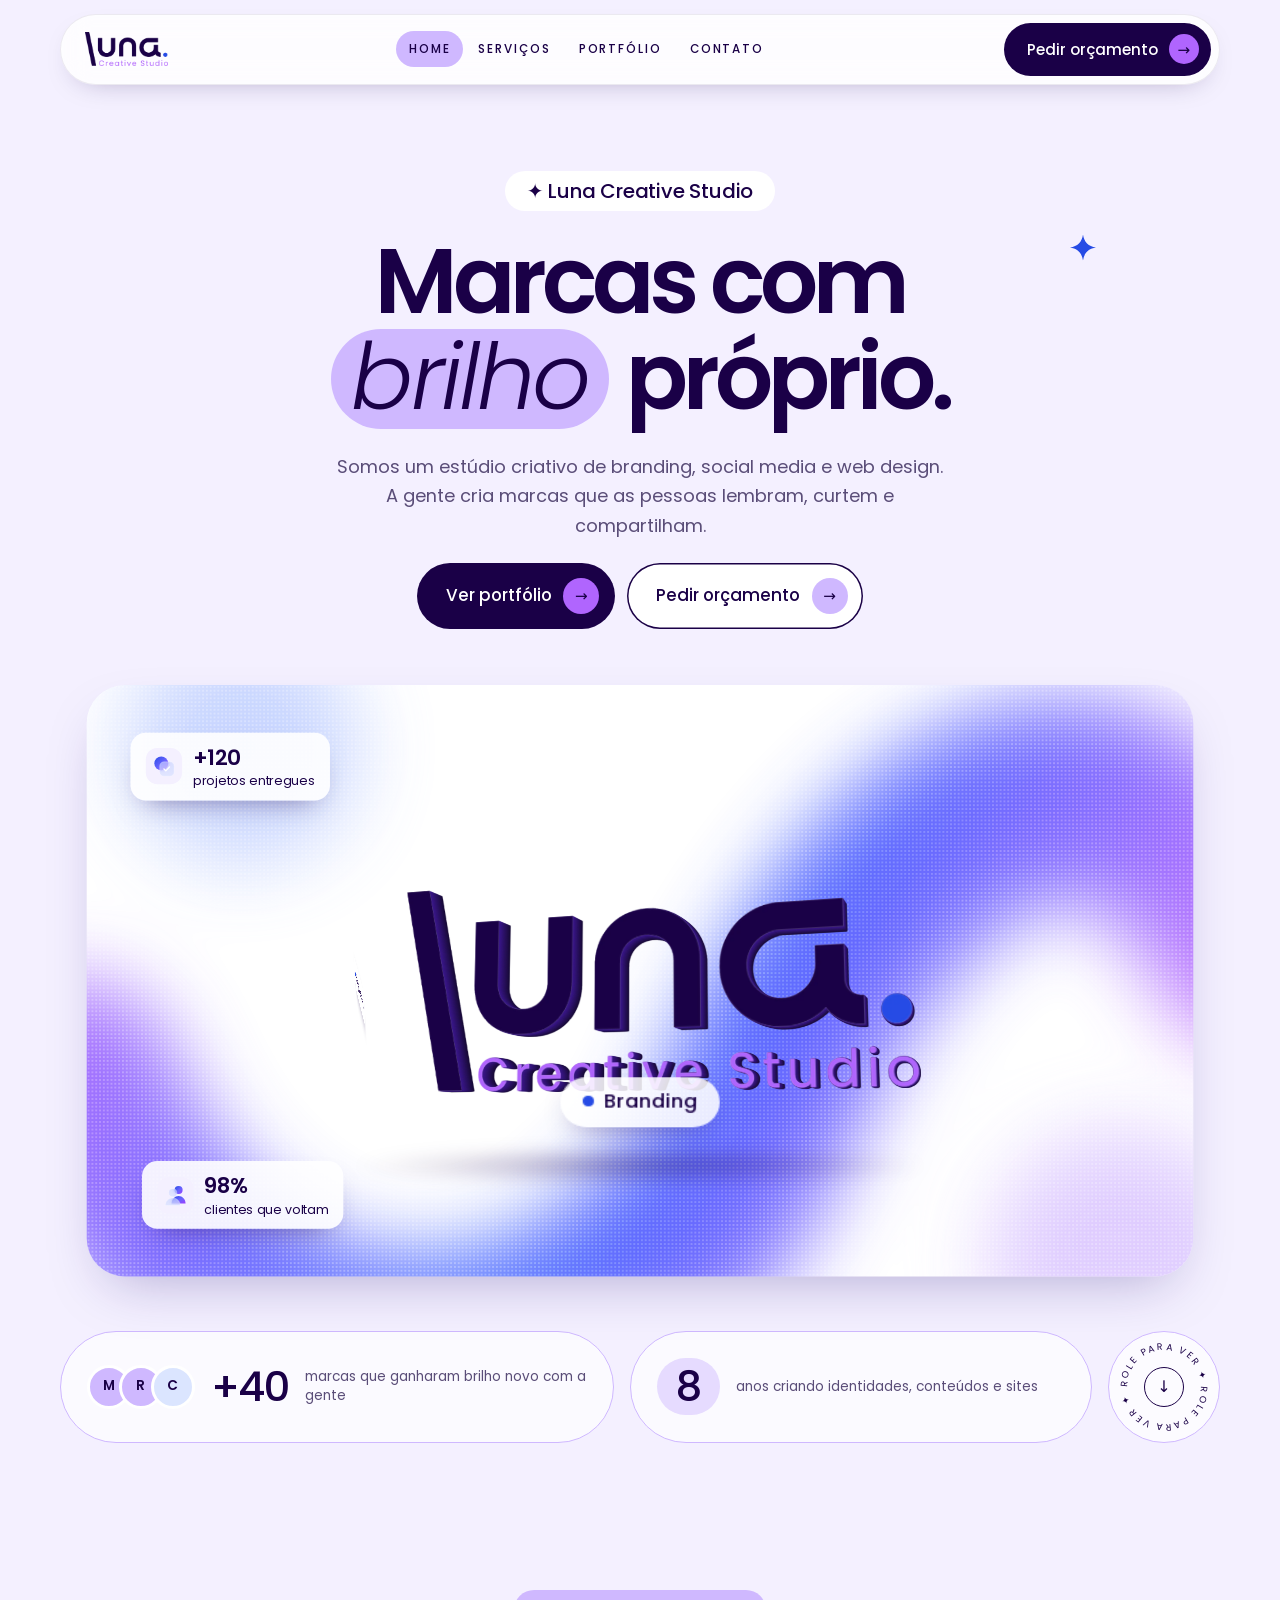
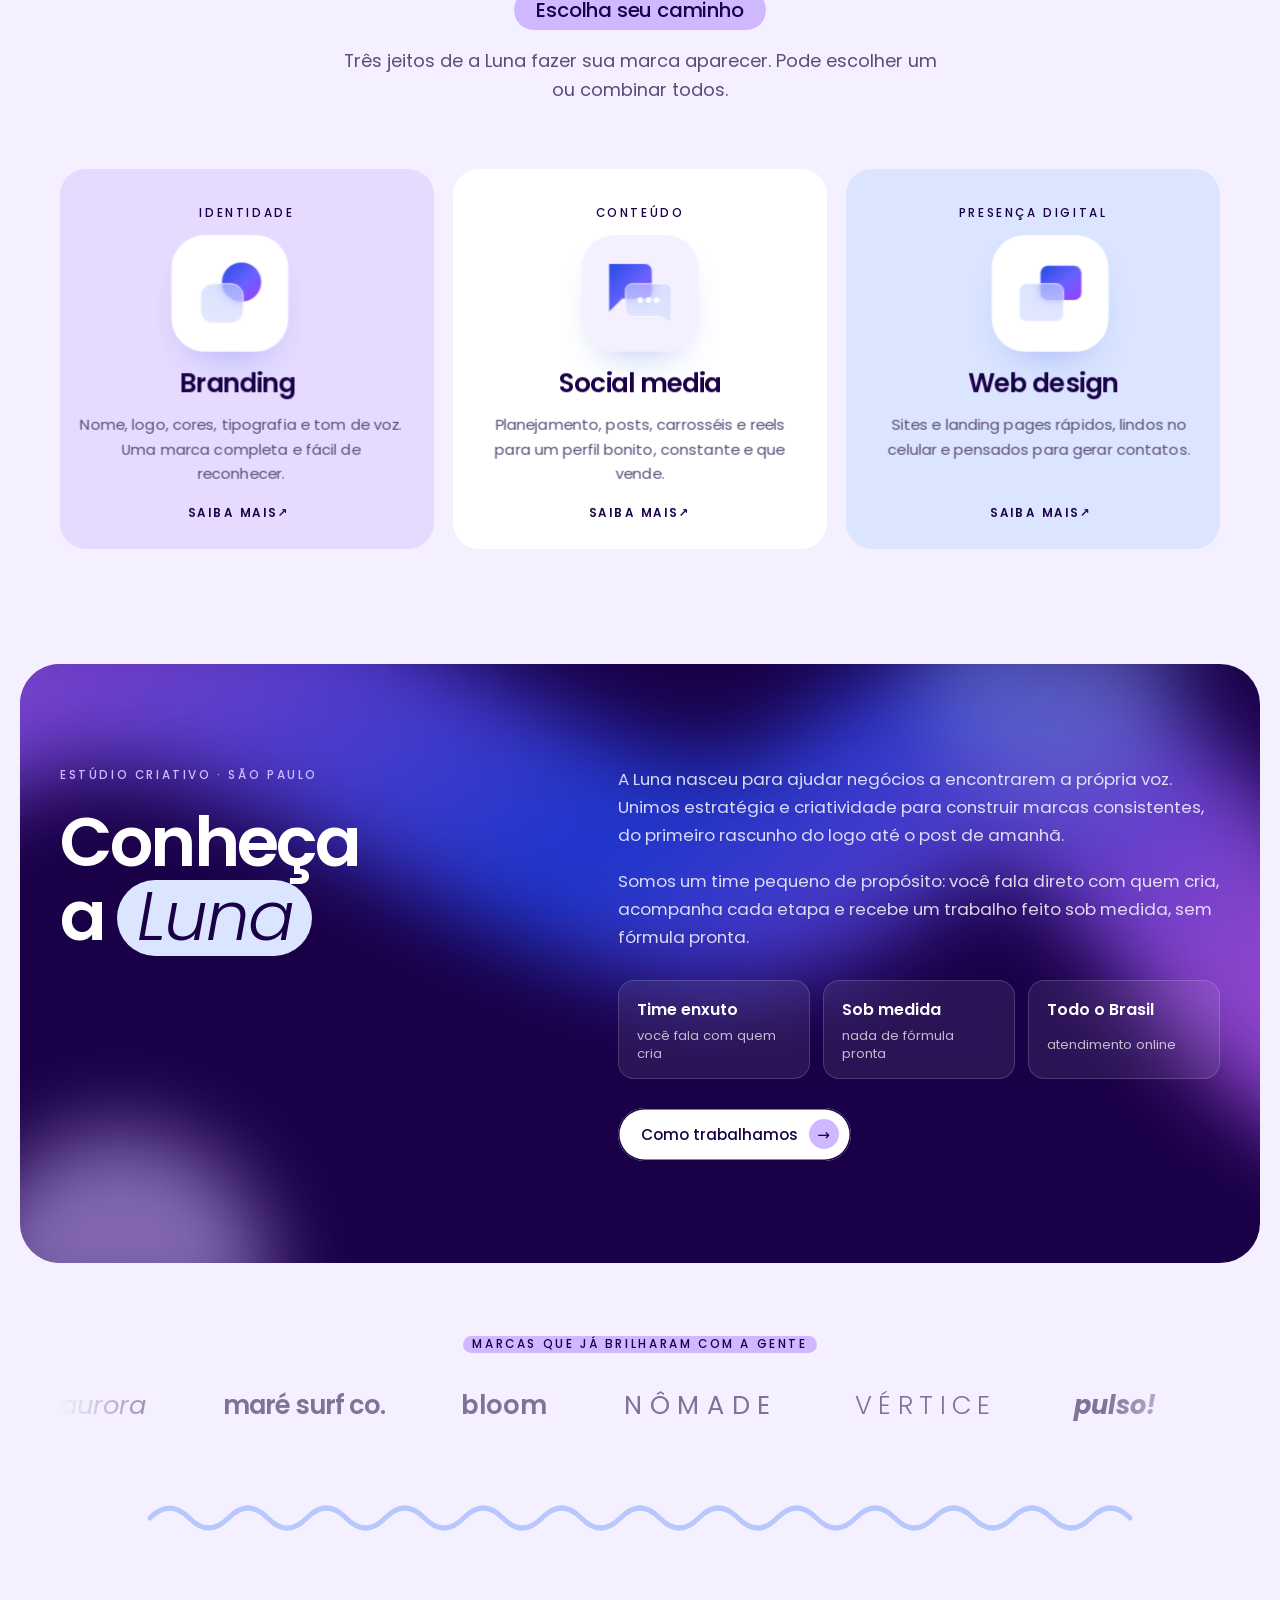
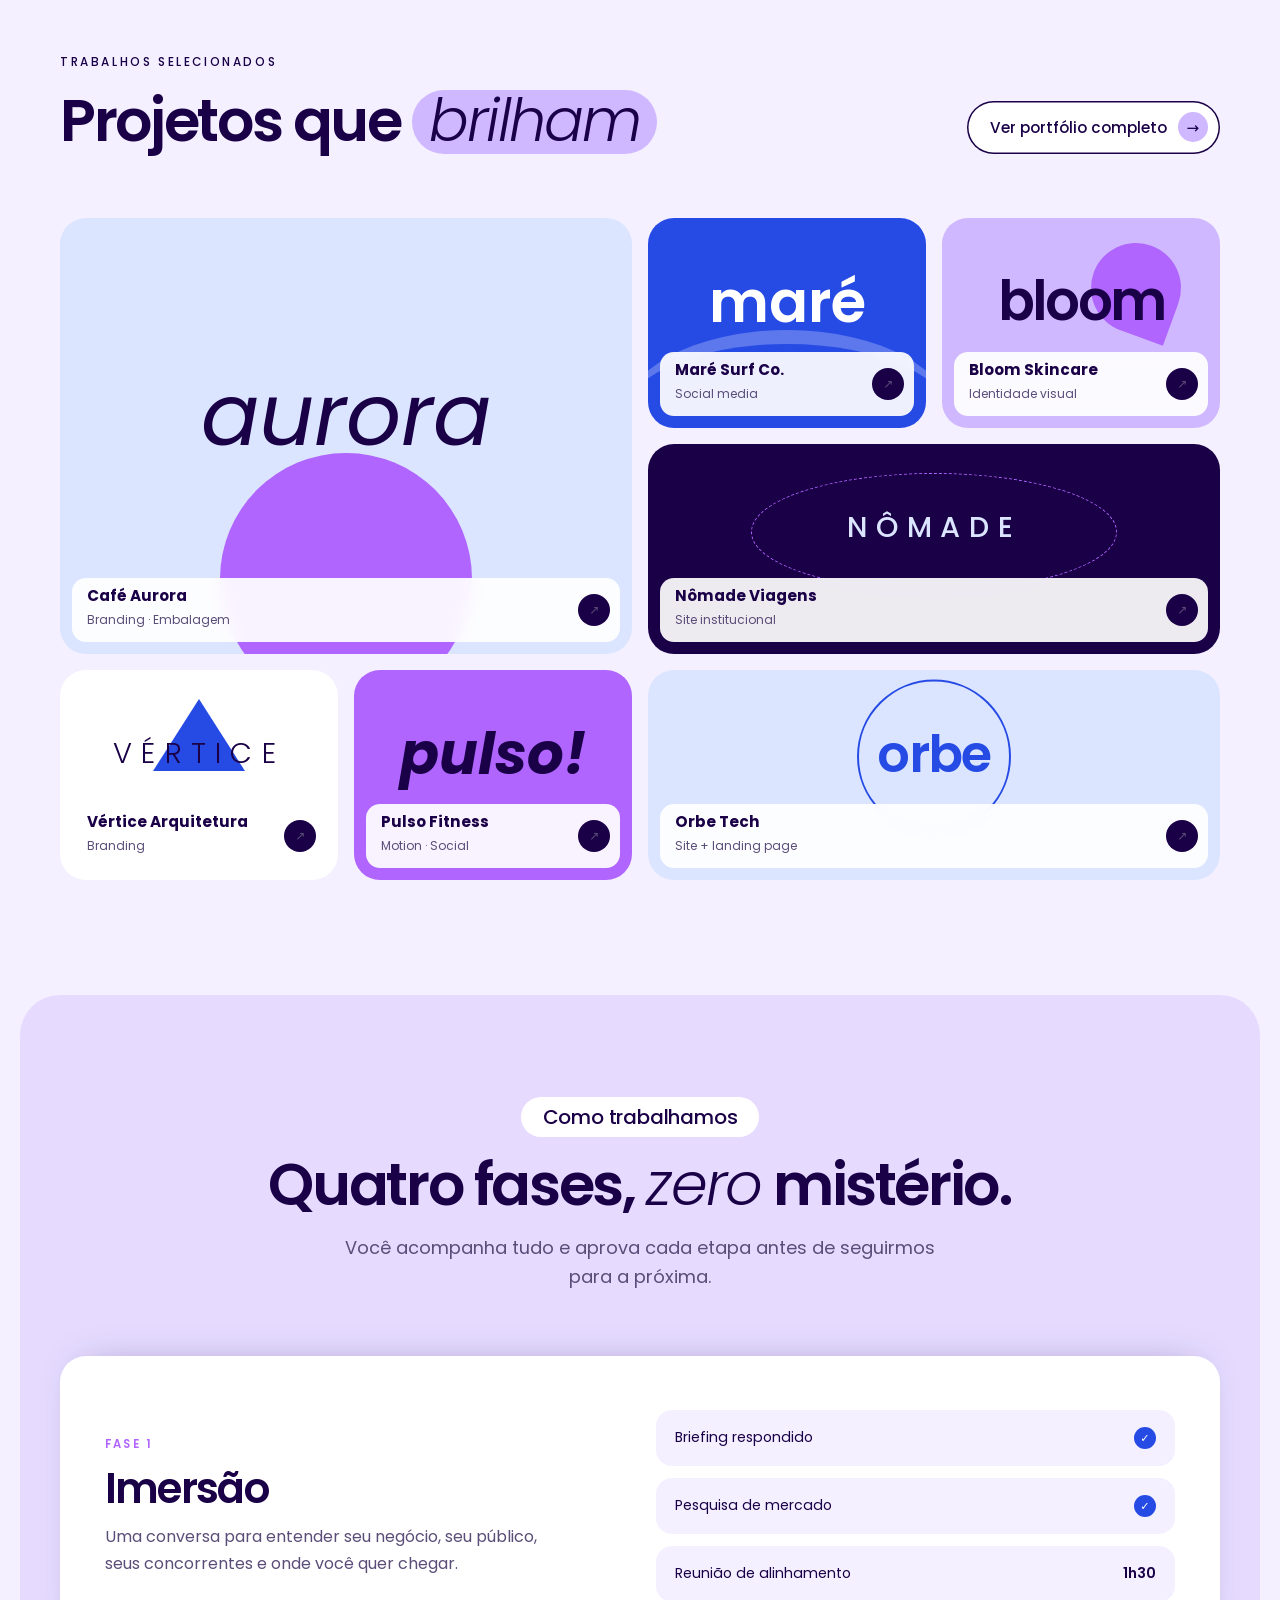
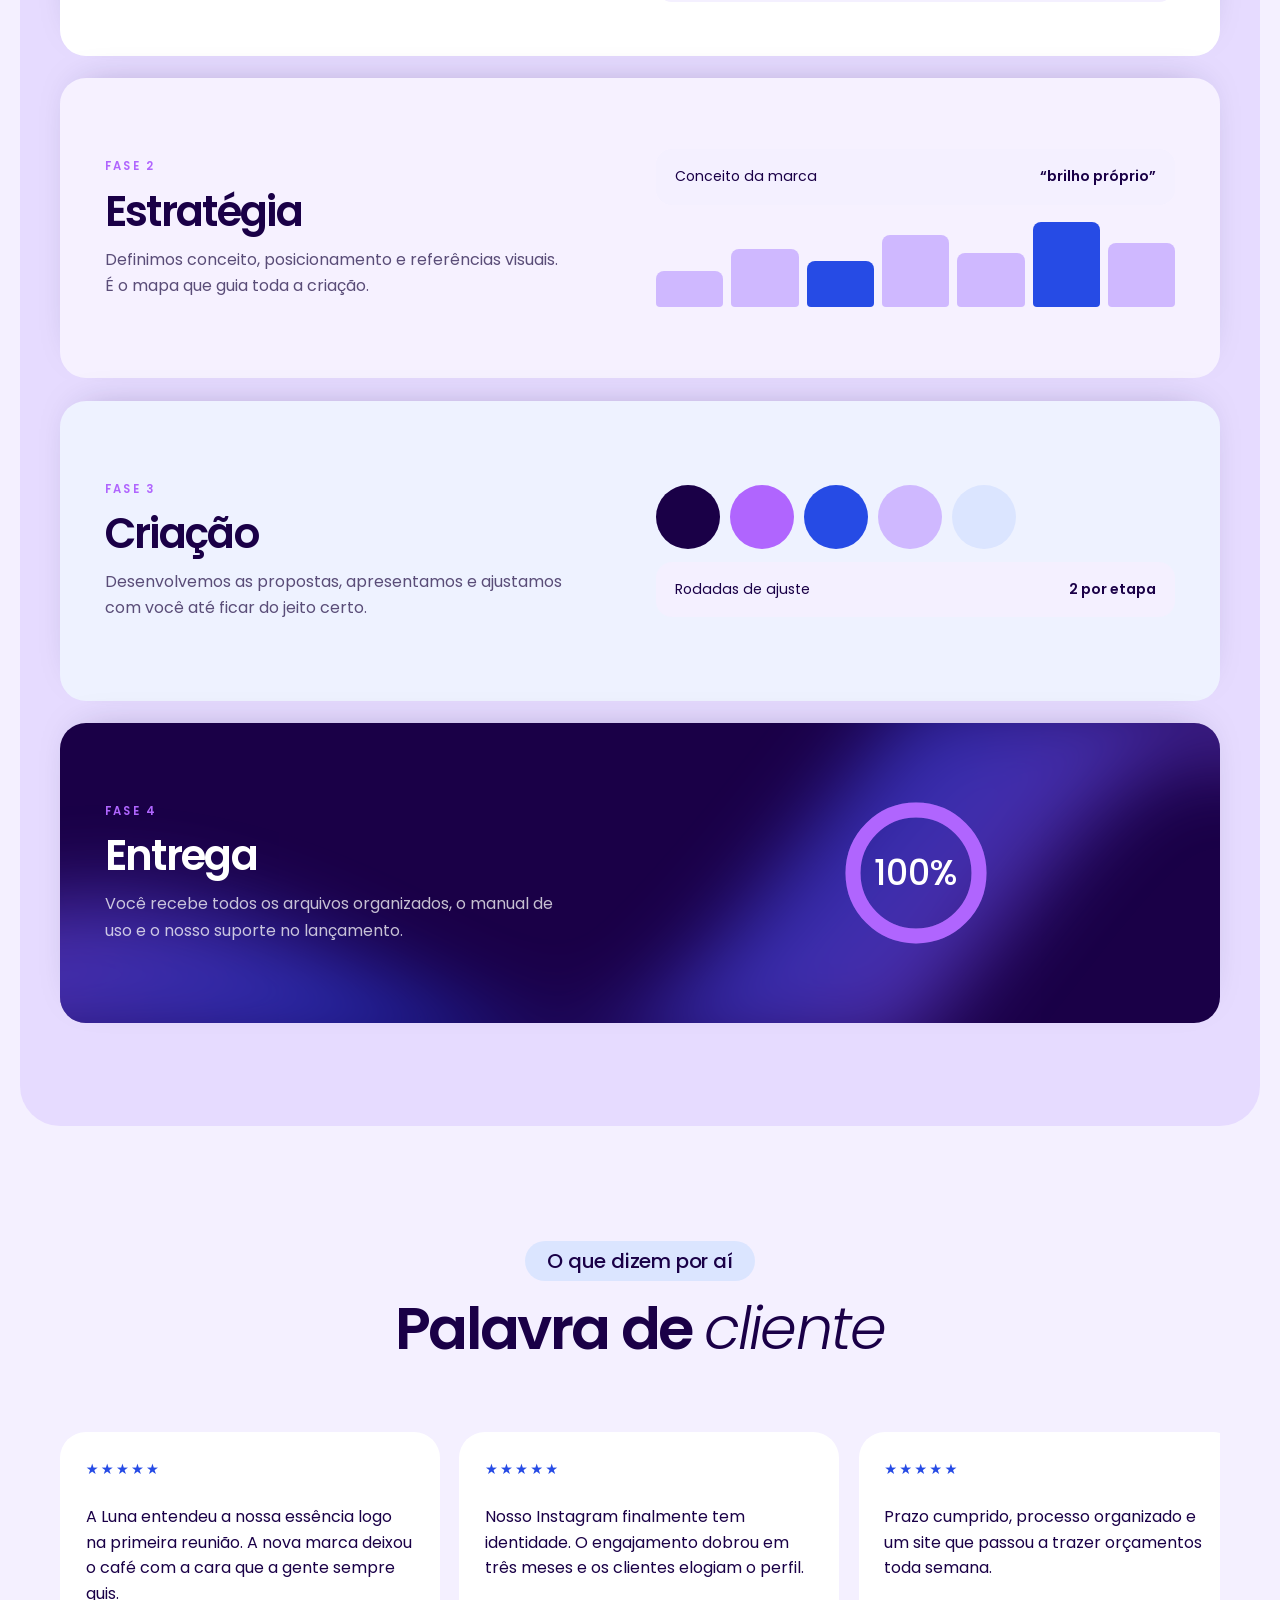
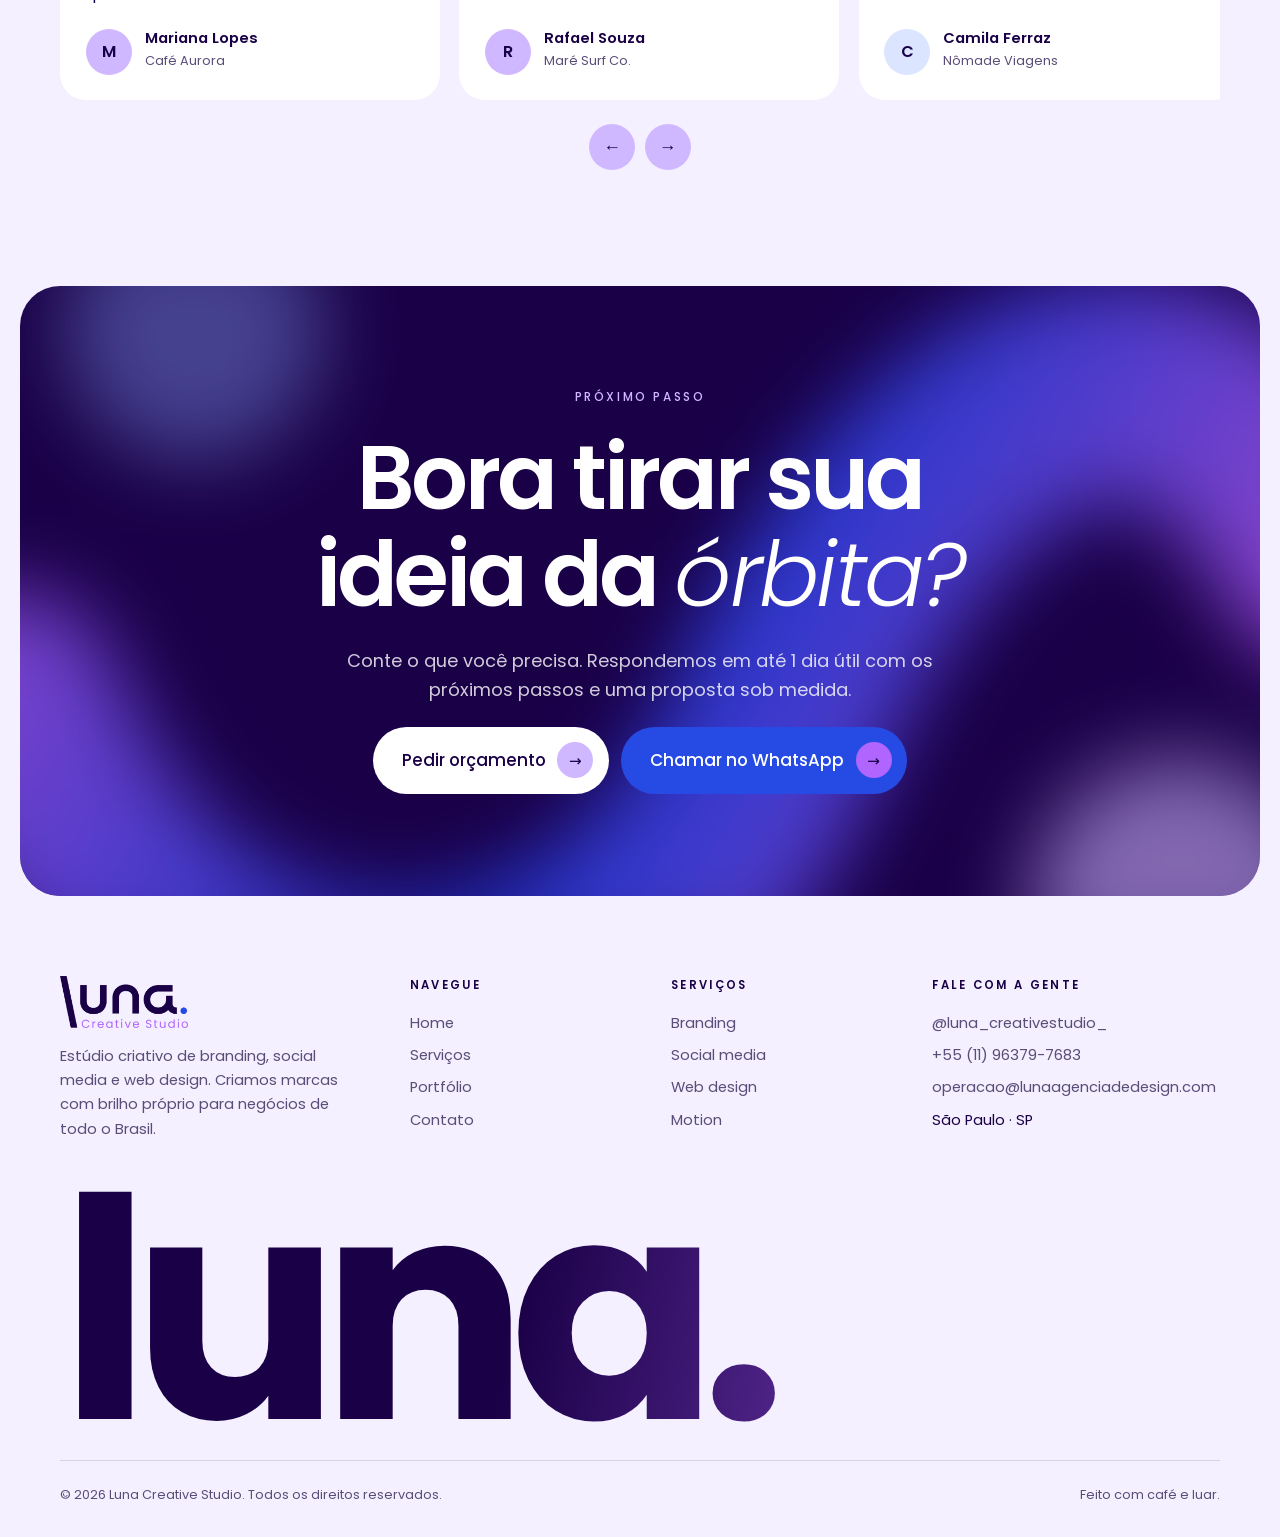
==== commit 80e8f098: "Sobre só com texto, sem selo, gradiente animado em mais seções, orçamento separado do contato e guia" ====
--- a/index.html
+++ b/index.html
@@ -64,10 +64,6 @@
       </div></div>
       <div class="float-card float-card--a"><span class="float-card__icon"><svg class="glass-icon" viewBox="0 0 100 100" aria-hidden="true"><defs><linearGradient id="g-badge4" x1="0" y1="0" x2="1" y2="1"><stop offset="0" stop-color="#264be5"/><stop offset=".55" stop-color="#6a63ff"/><stop offset="1" stop-color="#9b3dff"/></linearGradient><linearGradient id="f-badge4" x1="0" y1="0" x2="0" y2="1"><stop offset="0" stop-color="#c9d4ff" stop-opacity=".62"/><stop offset="1" stop-color="#dbe2ff" stop-opacity=".78"/></linearGradient><filter id="b-badge4" x="-30%" y="-30%" width="160%" height="160%"><feGaussianBlur stdDeviation="6"/></filter><clipPath id="c-badge4"><rect x="34" y="34" width="54" height="54" rx="16"/></clipPath></defs><g fill="url(#g-badge4)"><circle cx="40" cy="40" r="26"/></g><g clip-path="url(#c-badge4)"><g fill="url(#g-badge4)" filter="url(#b-badge4)" opacity=".9"><circle cx="40" cy="40" r="26"/></g></g><g fill="url(#f-badge4)" stroke="#ffffff" stroke-opacity=".8" stroke-width="1.2"><rect x="34" y="34" width="54" height="54" rx="16"/></g><path d="M50 61l7 7 14-15" fill="none" stroke="#ffffff" stroke-width="5" stroke-linecap="round" stroke-linejoin="round"/></svg></span><span><strong>+120</strong>projetos entregues</span></div>
       <div class="float-card float-card--b"><span class="float-card__icon"><svg class="glass-icon" viewBox="0 0 100 100" aria-hidden="true"><defs><linearGradient id="g-user5" x1="0" y1="0" x2="1" y2="1"><stop offset="0" stop-color="#264be5"/><stop offset=".55" stop-color="#6a63ff"/><stop offset="1" stop-color="#9b3dff"/></linearGradient><linearGradient id="f-user5" x1="0" y1="0" x2="0" y2="1"><stop offset="0" stop-color="#c9d4ff" stop-opacity=".62"/><stop offset="1" stop-color="#dbe2ff" stop-opacity=".78"/></linearGradient><filter id="b-user5" x="-30%" y="-30%" width="160%" height="160%"><feGaussianBlur stdDeviation="6"/></filter><clipPath id="c-user5"><circle cx="40" cy="40" r="15"/><path d="M12 88c0-16 12-28 28-28s28 12 28 28z"/></clipPath></defs><g fill="url(#g-user5)"><circle cx="62" cy="30" r="15"/><path d="M36 80c0-16 12-28 26-28s26 12 26 28z"/></g><g clip-path="url(#c-user5)"><g fill="url(#g-user5)" filter="url(#b-user5)" opacity=".9"><circle cx="62" cy="30" r="15"/><path d="M36 80c0-16 12-28 26-28s26 12 26 28z"/></g></g><g fill="url(#f-user5)" stroke="#ffffff" stroke-opacity=".8" stroke-width="1.2"><circle cx="40" cy="40" r="15"/><path d="M12 88c0-16 12-28 28-28s28 12 28 28z"/></g></svg></span><span><strong>98%</strong>clientes que voltam</span></div>
-      <div class="badge" aria-hidden="true">
-        <svg viewBox="0 0 200 200"><defs><path id="badge-c" d="M100,100 m-74,0 a74,74 0 1,1 148,0 a74,74 0 1,1 -148,0"/></defs><circle cx="100" cy="100" r="97" fill="#ffffff"/><text font-family="Poppins, sans-serif" font-size="15" font-weight="500" fill="#1a0047" letter-spacing="3"><textPath href="#badge-c" textLength="460">BRANDING ✦ SOCIAL ✦ WEB ✦ MOTION ✦</textPath></text></svg>
-        <span class="badge__core"><svg viewBox="0 0 64 64" aria-hidden="true"><path d="M40 5a27 27 0 1 0 19 42A23 23 0 0 1 40 5z" fill="#264be5"/></svg></span>
-      </div>
     </div>
     <div class="stats-row">
       <div class="stat-pill reveal" style="--d:0">
@@ -121,17 +117,22 @@
 </section>
 
 <!-- ===== CONHEÇA A LUNA ===== -->
-<section class="panel panel--white">
-  <div class="wrap about">
-    <div class="about__media reveal reveal--left">
-      <div class="about__frame"><img src="assets/luna-3d.jpg" alt="Logo da Luna Creative Studio em 3D, roxo sobre fundo escuro" width="1711" height="919" loading="lazy"></div>
-    </div>
-    <div class="about__text reveal reveal--right">
+<section class="panel panel--glow">
+  <div class="stage__blob" aria-hidden="true"><svg viewBox="0 0 800 500" preserveAspectRatio="xMidYMid slice"><defs><linearGradient id="grad-about" x1="0" x2="1" y1="0" y2="0.3"><stop offset="0" stop-color="#b065fe"/><stop offset=".55" stop-color="#264be5"/><stop offset="1" stop-color="#b065fe"/></linearGradient></defs><path d="M-20 140 C 180 -40, 360 300, 520 170 S 740 380, 850 280" fill="none" stroke="url(#grad-about)" stroke-width="120" stroke-linecap="round"/><circle cx="620" cy="90" r="70" fill="#8fa6ff" opacity=".55"/><circle cx="120" cy="420" r="80" fill="#cfb8ff" opacity=".8"/></svg></div>
+  <div class="wrap about-text">
+    <div class="about-text__title reveal reveal--left">
       <span class="label">Estúdio criativo · São Paulo</span>
       <h2 class="title">Conheça a <span class="pill-hl pill-hl--ice"><em>Luna</em></span></h2>
+    </div>
+    <div class="about-text__body reveal reveal--right">
       <p>A Luna nasceu para ajudar negócios a encontrarem a própria voz. Unimos estratégia e criatividade para construir marcas consistentes, do primeiro rascunho do logo até o post de amanhã.</p>
       <p>Somos um time pequeno de propósito: você fala direto com quem cria, acompanha cada etapa e recebe um trabalho feito sob medida, sem fórmula pronta.</p>
-      <div><a class="btn" href="servicos.html">Como trabalhamos <span class="btn__arrow" aria-hidden="true">→</span></a></div>
+      <ul class="about-facts">
+        <li><strong>Time enxuto</strong><span>você fala com quem cria</span></li>
+        <li><strong>Sob medida</strong><span>nada de fórmula pronta</span></li>
+        <li><strong>Todo o Brasil</strong><span>atendimento online</span></li>
+      </ul>
+      <div><a class="btn btn--light" href="servicos.html">Como trabalhamos <span class="btn__arrow" aria-hidden="true">→</span></a></div>
     </div>
   </div>
 </section>
@@ -242,7 +243,8 @@
           <div class="ui-box"><span>Rodadas de ajuste</span><b>2 por etapa</b></div>
         </div>
       </article>
-      <article class="stack-card" style="--i:3">
+      <article class="stack-card stack-card--glow" style="--i:3">
+        <div class="stage__blob" aria-hidden="true"><svg viewBox="0 0 800 500" preserveAspectRatio="xMidYMid slice"><defs><linearGradient id="grad-stack" x1="0" x2="1" y1="0" y2="0.3"><stop offset="0" stop-color="#b065fe"/><stop offset=".55" stop-color="#264be5"/><stop offset="1" stop-color="#b065fe"/></linearGradient></defs><path d="M-40 380 C 160 200, 300 520, 460 360 S 640 40, 860 160" fill="none" stroke="url(#grad-stack)" stroke-width="120" stroke-linecap="round"/><circle cx="380" cy="70" r="70" fill="#8fa6ff" opacity=".55"/><circle cx="760" cy="470" r="80" fill="#cfb8ff" opacity=".8"/></svg></div>
         <div class="stack-card__text"><span class="stack-card__step">Fase 4</span><h3>Entrega</h3><p>Você recebe todos os arquivos organizados, o manual de uso e o nosso suporte no lançamento.</p></div>
         <div class="stack-card__ui">
           <div class="ui-ring" aria-hidden="true"><svg viewBox="0 0 100 100"><circle cx="50" cy="50" r="42" fill="none" stroke="rgba(255,255,255,.15)" stroke-width="10"/><circle cx="50" cy="50" r="42" fill="none" stroke="#b065fe" stroke-width="10" stroke-linecap="round" stroke-dasharray="264" stroke-dashoffset="0"/></svg><strong>100%</strong></div>
@@ -274,7 +276,7 @@
 </section>
 
 <!-- ===== CHAMADA FINAL ===== -->
-<section class="panel cta">
+<section class="panel panel--glow cta">
   <div class="stage__blob" aria-hidden="true"><svg viewBox="0 0 800 500" preserveAspectRatio="xMidYMid slice"><defs><linearGradient id="grad-cta" x1="0" x2="1" y1="0" y2="0.3"><stop offset="0" stop-color="#b065fe"/><stop offset=".55" stop-color="#264be5"/><stop offset="1" stop-color="#b065fe"/></linearGradient></defs><path d="M60 310 C 150 540, 390 520, 470 330 S 690 70, 770 230" fill="none" stroke="url(#grad-cta)" stroke-width="120" stroke-linecap="round"/><circle cx="160" cy="110" r="70" fill="#8fa6ff" opacity=".55"/><circle cx="690" cy="420" r="80" fill="#cfb8ff" opacity=".8"/></svg></div>
   <svg class="shape sparkle " data-parallax="0.2" viewBox="0 0 24 24" aria-hidden="true"><path d="M12 0c1 7 5 11 12 12-7 1-11 5-12 12-1-7-5-11-12-12 7-1 11-5 12-12z" fill="#dbe5ff"/></svg>
   <div class="wrap cta__inner reveal">
--- a/css/style.css
+++ b/css/style.css
@@ -325,25 +325,6 @@
 .orbit__item::before { content: ""; display: inline-block; width: 8px; height: 8px; border-radius: 50%; background: var(--blue); margin-right: 0.5em; vertical-align: 1px; }
 @keyframes orbit { to { transform: rotateY(-360deg); } }
 
-/* Selo giratório */
-.badge {
-  position: absolute;
-  width: clamp(96px, 11vw, 140px);
-  aspect-ratio: 1;
-  z-index: 5;
-  right: 4%;
-  bottom: 6%;
-}
-.badge svg { width: 100%; height: 100%; animation: spin 20s linear infinite; }
-.badge__core {
-  position: absolute; inset: 0; margin: auto;
-  width: 44%; height: 44%;
-  border-radius: 50%;
-  background: var(--ice);
-  display: grid; place-items: center;
-}
-.badge__core svg { width: 60%; height: 60%; animation: none; }
-
 /* Cartões flutuantes no palco */
 .float-card {
   position: absolute;
@@ -369,7 +350,6 @@
   .hero   .hero   .float-card--a { top: 5%; left: 4%; }
   .float-card--b { display: none; }
   .logo3d { width: 76%; }
-  .badge { width: 84px; right: 4%; bottom: 4%; }
 }
 
 /* ---------- Números (pílulas com avatares) ---------- */
@@ -465,23 +445,26 @@
 .path-card:hover .path-card__more::after { transform: translate(3px, -3px); }
 @media (max-width: 900px) { .paths { grid-template-columns: 1fr; } }
 
-/* ---------- Sobre (Conheça a Luna) ---------- */
-.about { display: grid; grid-template-columns: 1fr 1.1fr; gap: clamp(2rem, 6vw, 5rem); align-items: center; }
-.about__media { position: relative; }
-.about__frame {
-  border-radius: 140px 140px var(--r-md) var(--r-md);
-  overflow: hidden;
-  aspect-ratio: 4 / 4.4;
-  max-width: 100%;
-  background: var(--ink);
-  position: relative;
-}
-.about__frame img { width: 100%; height: 100%; object-fit: cover; object-position: 28% 50%; transform: scale(var(--zoom, 1.15)); }
-.about__media .about__media .arch { bottom: -14px; left: 18%; z-index: 2; }
-.about__text { display: grid; gap: 1.2rem; align-content: start; }
-.about__text .title { font-size: clamp(2.2rem, 4.4vw, 3.6rem); }
-.about__text p { color: var(--muted); max-width: 54ch; }
-@media (max-width: 860px) { .about { grid-template-columns: 1fr; } .about__media { max-width: 420px; } }
+/* ---------- Conheça a Luna (só texto) ---------- */
+.about-text { display: grid; grid-template-columns: 1fr 1.25fr; gap: clamp(2rem, 6vw, 5rem); align-items: start; }
+.about-text__title { display: grid; gap: 1.2rem; align-content: start; }
+.about-text__title .title { font-size: clamp(2.4rem, 5.4vw, 4.4rem); }
+.about-text__body { display: grid; gap: 1.2rem; }
+.about-text__body p { color: rgba(255, 255, 255, 0.82); font-size: 1.05rem; max-width: 56ch; }
+.about-facts { list-style: none; margin: 0.6rem 0; padding: 0; display: grid; grid-template-columns: repeat(3, 1fr); gap: 0.8rem; }
+.about-facts li {
+  display: grid; gap: 0.2rem;
+  padding: 1rem 1.1rem;
+  border-radius: var(--r-sm);
+  background: rgba(255, 255, 255, 0.08);
+  border: 1px solid rgba(255, 255, 255, 0.16);
+  backdrop-filter: blur(10px);
+  -webkit-backdrop-filter: blur(10px);
+}
+.about-facts strong { font-weight: 600; font-size: 1rem; }
+.about-facts span { font-size: 0.82rem; color: rgba(255, 255, 255, 0.7); line-height: 1.35; }
+@media (max-width: 860px) { .about-text { grid-template-columns: 1fr; } }
+@media (max-width: 560px) { .about-facts { grid-template-columns: 1fr; } }
 
 /* ---------- Marcas (faixa rolante) ---------- */
 .logos { overflow: hidden; mask-image: linear-gradient(90deg, transparent, #000 10%, #000 90%, transparent); -webkit-mask-image: linear-gradient(90deg, transparent, #000 10%, #000 90%, transparent); }
@@ -666,20 +649,27 @@
 .carousel-nav button:hover { transform: scale(1.1); background: var(--lav-2); }
 
 /* =========================================================
+   PAINEL COM GRADIENTE ANIMADO (usado no "Conheça a Luna",
+   no topo das páginas internas, na fase 4 e na chamada final)
+   ========================================================= */
+.panel--glow { background: var(--ink); color: var(--white); }
+.panel--glow .stage__blob { opacity: 0.72; }
+.panel--glow > .wrap { position: relative; z-index: 2; }
+.panel--glow .lead { color: rgba(255, 255, 255, 0.8); }
+.panel--glow .label { color: var(--lav-2); }
+.panel--glow .pill-hl { color: var(--ink); }
+.panel--glow .tag { background: rgba(255, 255, 255, 0.12); color: var(--white); border: 1px solid rgba(255, 255, 255, 0.22); backdrop-filter: blur(8px); -webkit-backdrop-filter: blur(8px); }
+.stack-card--glow { overflow: hidden; }
+.stack-card--glow .stage__blob { opacity: 0.55; }
+.stack-card--glow > *:not(.stage__blob) { position: relative; z-index: 1; }
+
+/* =========================================================
    CTA FINAL
    ========================================================= */
-.cta {
-  position: relative;
-  text-align: center;
-  color: var(--white);
-  background: var(--ink);
-  overflow: hidden;
-}
-.cta .stage__blob { opacity: 0.7; }
+.cta { text-align: center; }
 .cta__inner { position: relative; z-index: 2; display: grid; justify-items: center; gap: 1.4rem; }
 .cta .title { font-size: clamp(2.6rem, 7vw, 5.6rem); max-width: 14ch; }
-.cta .lead { color: rgba(255, 255, 255, 0.82); text-align: center; }
-.cta .label { color: var(--lav-2); }
+.cta .lead { text-align: center; }
 .cta .btn--light { box-shadow: none; }
 .cta .cta .sparkle { bottom: 18%; right: 12%; }
 
@@ -718,7 +708,7 @@
 /* =========================================================
    PÁGINAS INTERNAS — topo
    ========================================================= */
-.page-hero { position: relative; text-align: center; padding-top: clamp(3rem, 7vw, 5rem); padding-bottom: clamp(3rem, 6vw, 4.5rem); isolation: isolate; }
+.page-hero { position: relative; text-align: center; padding-top: clamp(3.5rem, 8vw, 6rem); padding-bottom: clamp(3.5rem, 7vw, 5.5rem); isolation: isolate; margin-top: 0.4rem; }
 .page-hero__inner { display: grid; justify-items: center; gap: 1.2rem; position: relative; z-index: 2; }
 .page-hero__title { font-family: var(--f-display); font-weight: 600; font-size: clamp(2.6rem, 7.6vw, 6rem); letter-spacing: -0.055em; line-height: 1.02; }
 .page-hero .lead { text-align: center; }
@@ -783,64 +773,35 @@
 .service-item__icon .glass-icon { width: 42px; height: 42px; }
 
 /* =========================================================
-   CONTATO / ORÇAMENTO — layout clean
-   ========================================================= */
-.quote-sheet {
-  display: grid;
-  grid-template-columns: minmax(0, 0.85fr) minmax(0, 1.4fr);
+   CONTATO — 1) formulário em cima  2) contato direto embaixo
+   ========================================================= */
+.form-section { padding-top: clamp(2.5rem, 5vw, 4rem); }
+.form-card {
+  max-width: 820px;
+  margin-inline: auto;
   background: var(--white);
   border-radius: var(--r-lg);
   box-shadow: var(--shadow-soft);
-  overflow: hidden;
+  padding: clamp(1.6rem, 5vw, 3.4rem);
+  display: grid;
+  gap: 2.2rem;
   position: relative;
   z-index: 1;
 }
-.quote-aside {
-  background: var(--lav);
-  padding: clamp(1.6rem, 4vw, 3rem);
-  display: flex;
-  flex-direction: column;
-  gap: 2rem;
-  min-width: 0;
-}
-.quote-aside__head { display: grid; gap: 0.6rem; }
-.quote-aside__head p { color: var(--muted); font-size: 0.95rem; }
-.contact-list { list-style: none; margin: 0; padding: 0; display: grid; }
-.contact-list li {
-  display: grid;
-  grid-template-columns: auto minmax(0, 1fr);
-  align-items: center;
-  gap: 0.4rem 1rem;
-  padding-block: 1.1rem;
-  border-top: 1px solid rgba(26, 0, 71, 0.12);
-}
-.contact-list li:last-child { border-bottom: 1px solid rgba(26, 0, 71, 0.12); }
-.contact-list__icon { width: 50px; height: 50px; border-radius: 16px; background: var(--white); display: grid; place-items: center; grid-row: span 2; }
-.contact-list__icon .glass-icon { width: 34px; height: 34px; }
-.contact-list__text { display: grid; min-width: 0; }
-.contact-card__label { font-size: 0.7rem; font-weight: 600; letter-spacing: 0.18em; text-transform: uppercase; color: var(--muted); }
-.contact-card__value { font-weight: 500; font-size: 1rem; overflow-wrap: anywhere; user-select: all; }
-.contact-list__actions { display: flex; gap: 1rem; }
-.text-link {
-  font: inherit; font-size: 0.8rem; font-weight: 600;
-  color: var(--blue);
-  background: none; border: 0; padding: 0;
-  cursor: pointer;
-  text-decoration: none;
-  border-bottom: 1.5px solid transparent;
-  transition: border-color 0.2s;
-}
-.text-link:hover { border-color: var(--blue); }
-.quote-facts { margin: auto 0 0; display: grid; gap: 0.8rem; }
-.quote-facts div { display: flex; justify-content: space-between; gap: 1rem; font-size: 0.88rem; }
-.quote-facts dt { color: var(--muted); }
-.quote-facts dd { margin: 0; font-weight: 500; text-align: right; }
-
-.form-clean { padding: clamp(1.6rem, 4.5vw, 3.4rem); display: grid; gap: 2rem; min-width: 0; }
-.form-clean__head { display: grid; gap: 0.4rem; }
-.form-clean__head h2 { font-weight: 600; font-size: clamp(1.7rem, 3vw, 2.3rem); letter-spacing: -0.04em; line-height: 1.1; }
-.form-clean__head p { color: var(--muted); font-size: 0.92rem; }
-.form-clean__grid { display: grid; grid-template-columns: 1fr 1fr; gap: 2rem 2.2rem; }
+.form-card__head { display: grid; gap: 0.5rem; }
+.form-card__head h2 { font-weight: 600; font-size: clamp(1.7rem, 3.4vw, 2.4rem); letter-spacing: -0.04em; line-height: 1.1; }
+.form-card__head p { color: var(--muted); font-size: 0.95rem; }
+.form-step { display: grid; grid-template-columns: auto minmax(0, 1fr); gap: 1.2rem; padding-top: 2rem; border-top: 1px solid var(--line); }
+.form-step__num {
+  width: 38px; height: 38px; border-radius: 50%;
+  display: grid; place-items: center;
+  background: var(--lav); color: var(--ink);
+  font-weight: 600; font-size: 0.95rem;
+}
+.form-step__body { display: grid; gap: 1.6rem; min-width: 0; }
+.form-step__body h3 { font-weight: 600; font-size: 1.15rem; letter-spacing: -0.02em; line-height: 38px; }
+.form-clean__grid { display: grid; grid-template-columns: 1fr 1fr; gap: 1.8rem 2.2rem; }
+.line-field--full { grid-column: 1 / -1; }
 .line-field { display: grid; gap: 0.35rem; min-width: 0; }
 .line-field > label, .line-field > legend { font-size: 0.72rem; font-weight: 600; letter-spacing: 0.16em; text-transform: uppercase; color: var(--muted); padding: 0; }
 .line-field input, .line-field textarea, .line-field select {
@@ -860,7 +821,7 @@
 .line-field input::placeholder, .line-field textarea::placeholder { color: #a79cc2; }
 .line-field input:focus, .line-field textarea:focus, .line-field select:focus { outline: none; border-bottom-color: var(--blue); }
 fieldset.line-field { border: 0; margin: 0; padding: 0; }
-.line-field--plain legend { margin-bottom: 0.7rem; }
+.line-field--plain legend { margin-bottom: 0.8rem; }
 .chips { display: flex; flex-wrap: wrap; gap: 0.5rem; }
 .chip-opt { position: relative; }
 .chip-opt input { position: absolute; inset: 0; width: 100%; height: 100%; margin: 0; opacity: 0; pointer-events: none; }
@@ -869,22 +830,52 @@
   padding: 0.55em 1.1em;
   border-radius: 999px;
   border: 1.5px solid var(--lav-2);
-  font-size: 0.88rem;
+  font-size: 0.9rem;
   cursor: pointer;
   transition: background 0.2s, border-color 0.2s, color 0.2s;
 }
-.chip-opt span::before { content: "+"; font-weight: 600; color: var(--lilac); transition: transform 0.25s var(--ease); }
+.chip-opt span::before { content: "+"; font-weight: 600; color: var(--lilac); }
 .chip-opt span:hover { border-color: var(--lilac); }
 .chip-opt input:checked + span { background: var(--ink); border-color: var(--ink); color: var(--white); }
 .chip-opt input:checked + span::before { content: "✓"; color: var(--lav-2); }
 .chip-opt input:focus-visible + span { outline: 3px solid var(--blue); outline-offset: 2px; }
-.form-clean__foot { display: flex; flex-wrap: wrap; align-items: center; justify-content: space-between; gap: 1rem 2rem; padding-top: 0.4rem; }
-.note { font-size: 0.84rem; color: var(--muted); max-width: 36ch; }
-.form__error { color: #b3122e; font-size: 0.88rem; font-weight: 500; }
+.form-card__foot { display: flex; flex-wrap: wrap; align-items: center; gap: 1rem 1.6rem; padding-top: 2rem; border-top: 1px solid var(--line); }
+.note { font-size: 0.84rem; color: var(--muted); max-width: 40ch; }
+.form__error { color: #b3122e; font-size: 0.9rem; font-weight: 500; }
 .form__done { display: grid; gap: 0.8rem; justify-items: start; padding: 1.3rem; border-radius: var(--r-sm); background: var(--lav); animation: rise 0.5s var(--ease); }
 .form__done strong { font-size: 1.2rem; font-weight: 600; }
-@media (max-width: 900px) { .quote-sheet { grid-template-columns: 1fr; } .quote-aside { order: 2; } }
-@media (max-width: 560px) { .form-clean__grid { grid-template-columns: 1fr; gap: 1.6rem; } .form-clean__foot .btn { width: 100%; justify-content: space-between; } }
+
+.contact-grid { list-style: none; margin: 0; padding: 0; display: grid; grid-template-columns: repeat(3, 1fr); gap: 1.2rem; position: relative; z-index: 1; }
+.contact-card {
+  background: var(--white);
+  border-radius: var(--r-md);
+  padding: 1.8rem 1.6rem;
+  display: flex; flex-direction: column; align-items: flex-start; gap: 0.35rem;
+  min-width: 0;
+  transition: transform 0.4s var(--ease), box-shadow 0.4s var(--ease);
+}
+.contact-card:hover { transform: translateY(-6px); box-shadow: var(--shadow-soft); }
+.icon-tile--sm { width: 64px; height: 64px; border-radius: 20px; background: var(--sky); box-shadow: none; margin-bottom: 0.9rem; }
+.contact-card__label { font-size: 0.7rem; font-weight: 600; letter-spacing: 0.18em; text-transform: uppercase; color: var(--muted); }
+.contact-card__value { font-weight: 500; font-size: 1.05rem; overflow-wrap: anywhere; user-select: all; }
+.contact-card__actions { display: flex; flex-wrap: wrap; gap: 1.1rem; margin-top: auto; padding-top: 0.8rem; }
+.text-link {
+  font: inherit; font-size: 0.82rem; font-weight: 600;
+  color: var(--blue);
+  background: none; border: 0; padding: 0;
+  cursor: pointer;
+  text-decoration: none;
+  border-bottom: 1.5px solid transparent;
+  transition: border-color 0.2s;
+}
+.text-link:hover { border-color: var(--blue); }
+.contact-hours { text-align: center; color: var(--muted); font-size: 0.9rem; margin-top: 2rem; position: relative; z-index: 1; }
+@media (max-width: 860px) { .contact-grid { grid-template-columns: 1fr; } }
+@media (max-width: 560px) {
+  .form-step { grid-template-columns: 1fr; gap: 0.8rem; }
+  .form-clean__grid { grid-template-columns: 1fr; gap: 1.6rem; }
+  .form-card__foot .btn { width: 100%; justify-content: space-between; }
+}
 
 /* =========================================================
    REVELAR NA ROLAGEM
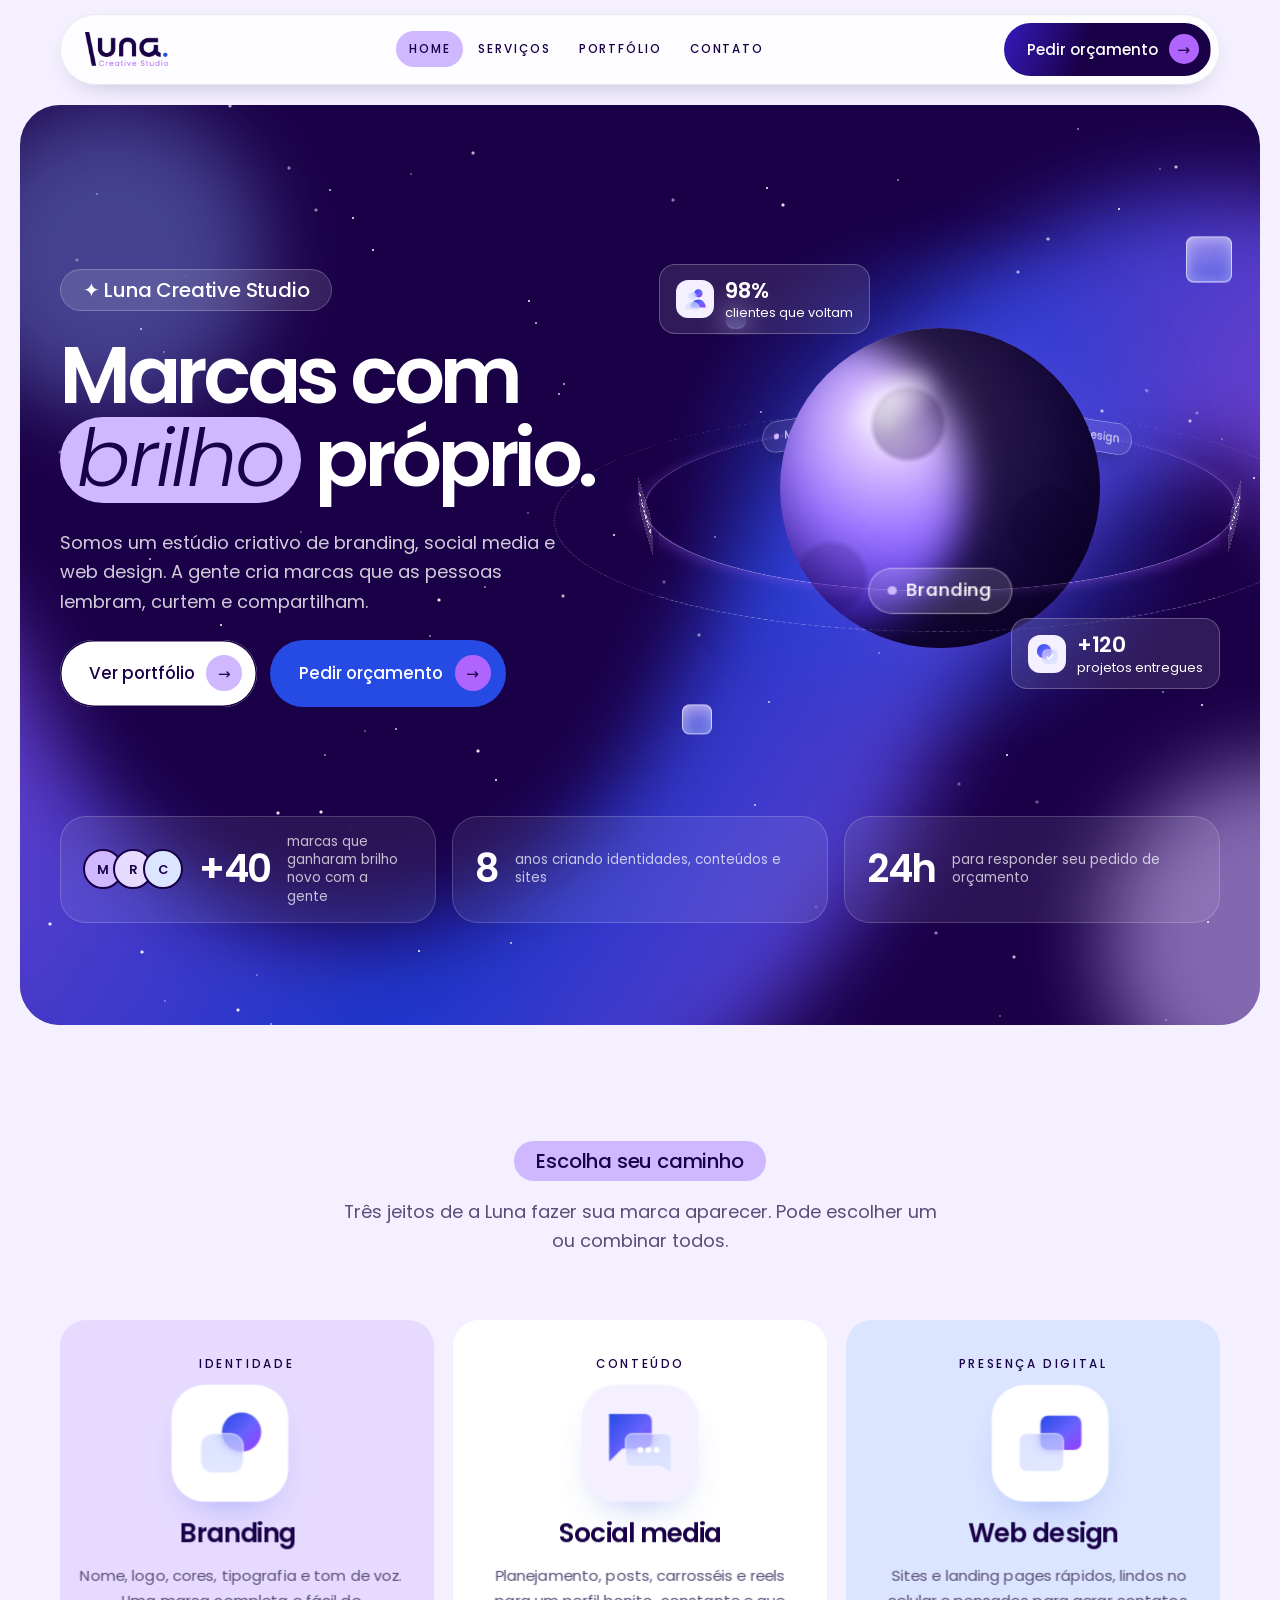
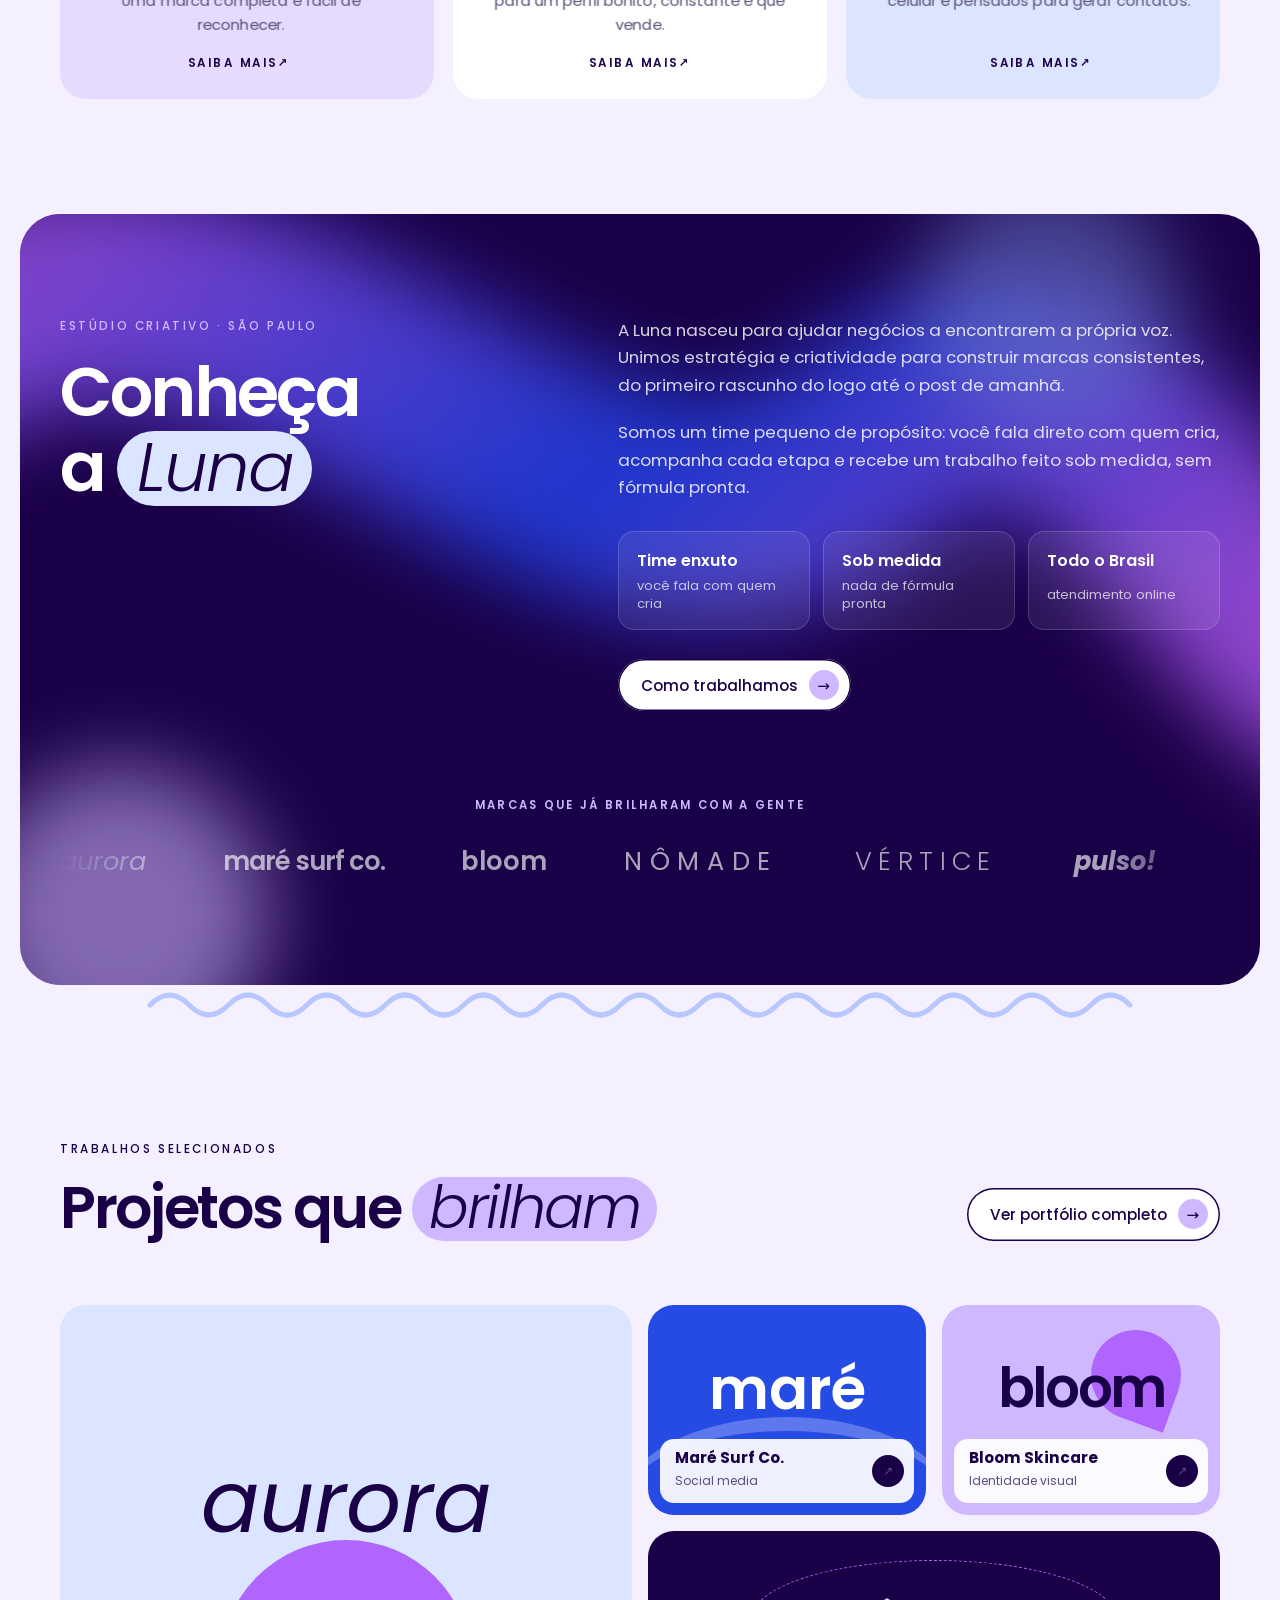
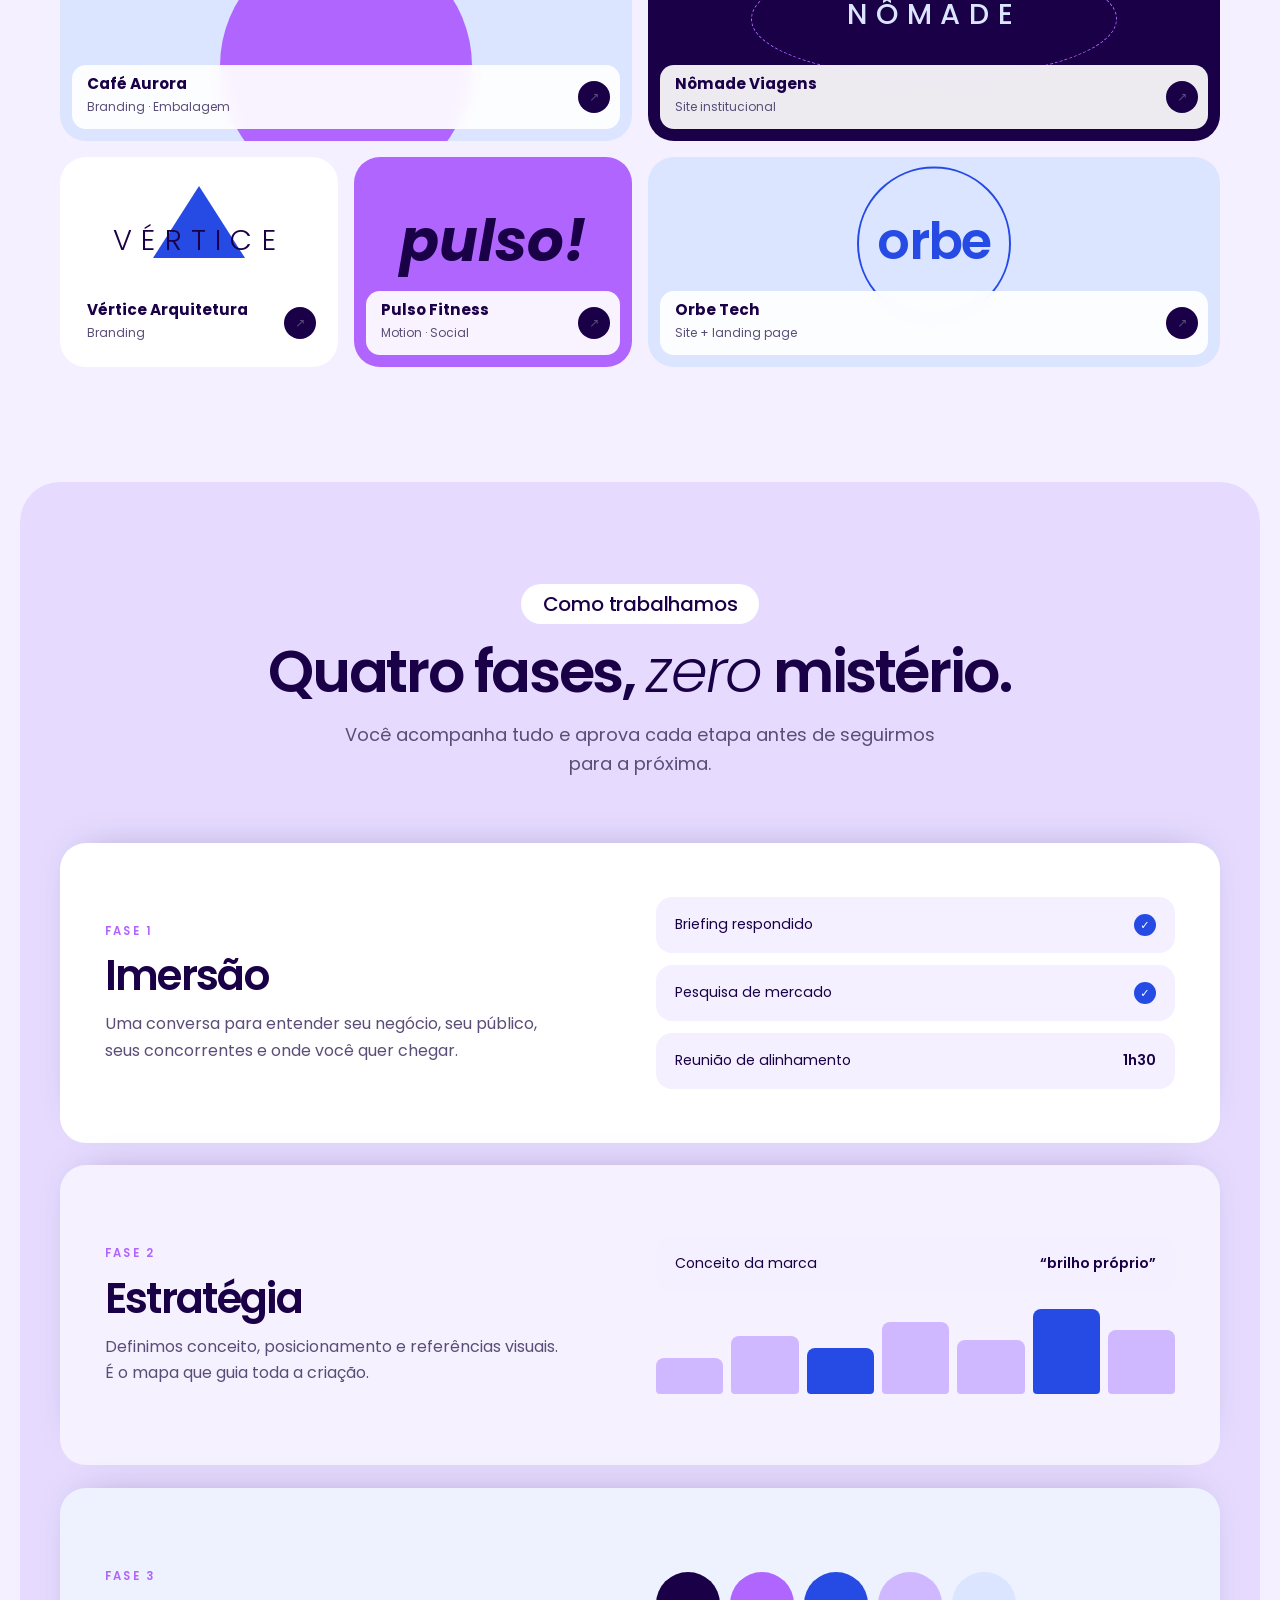
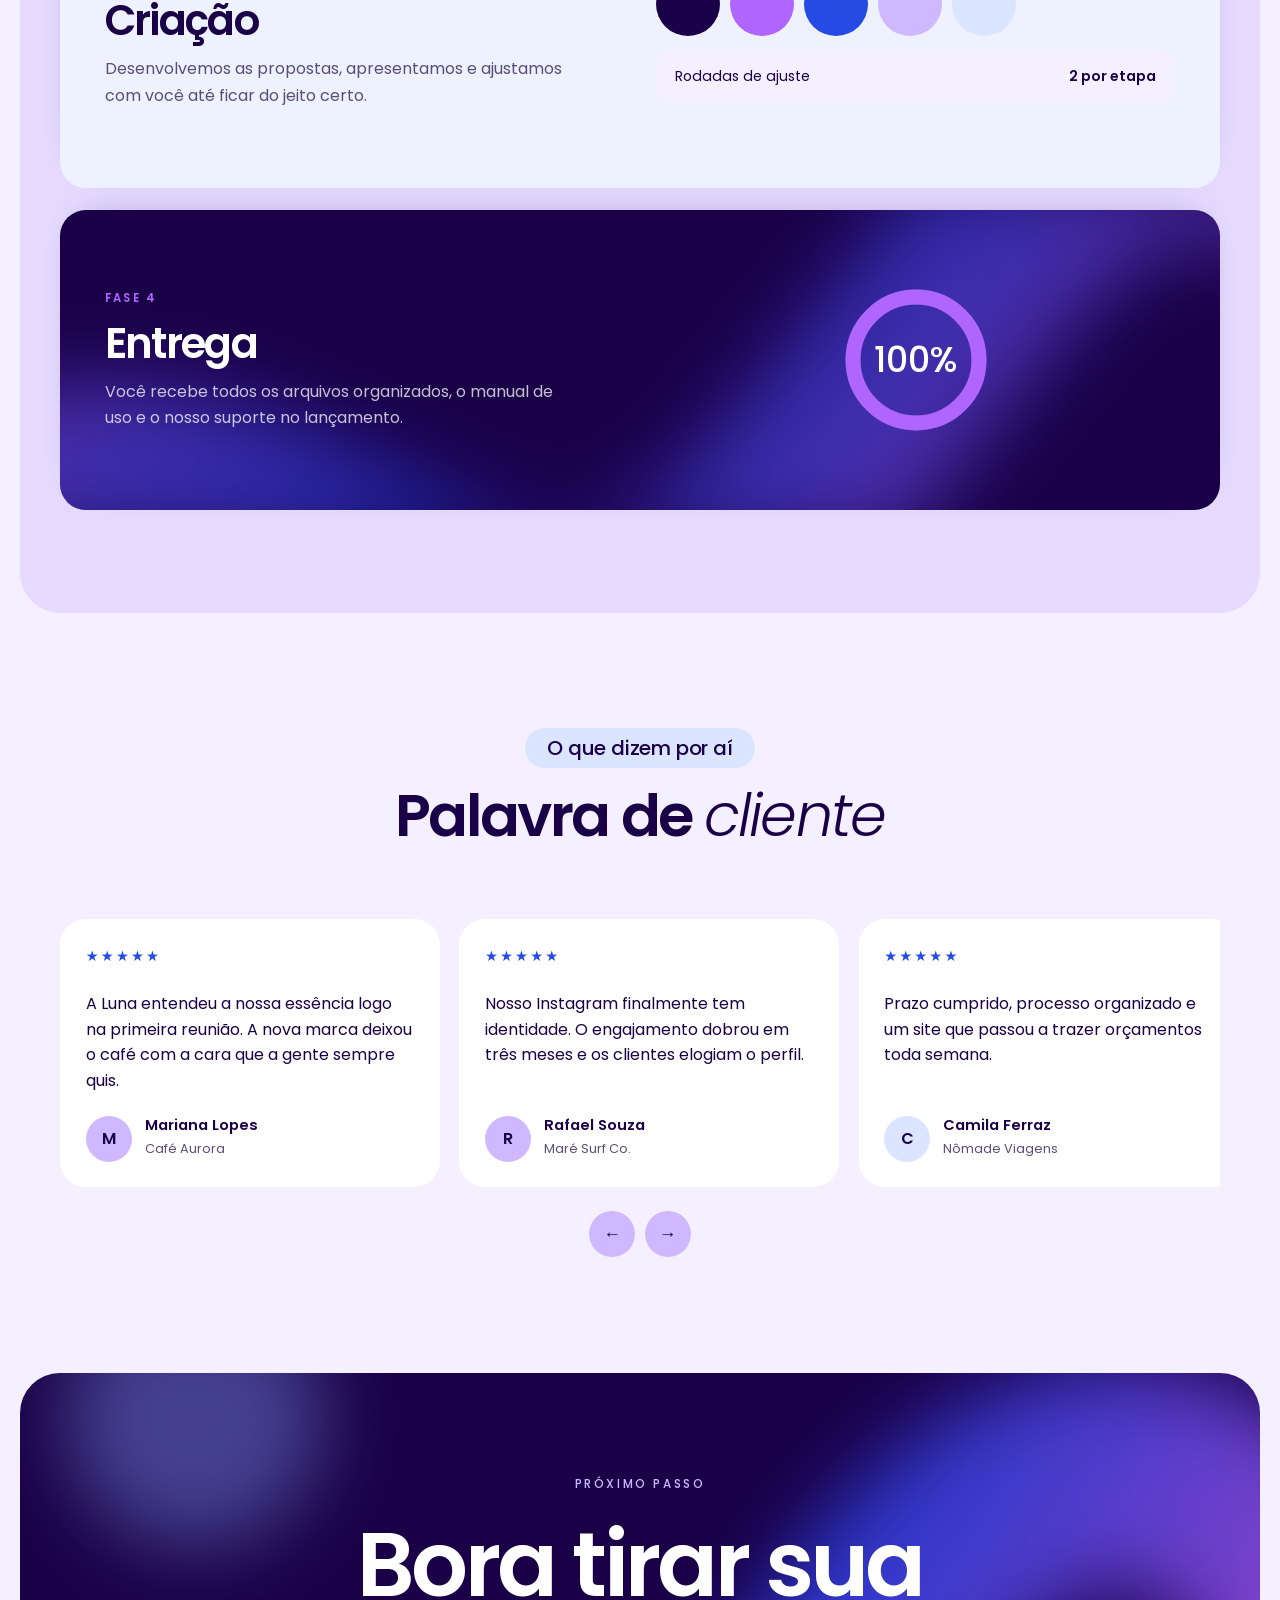
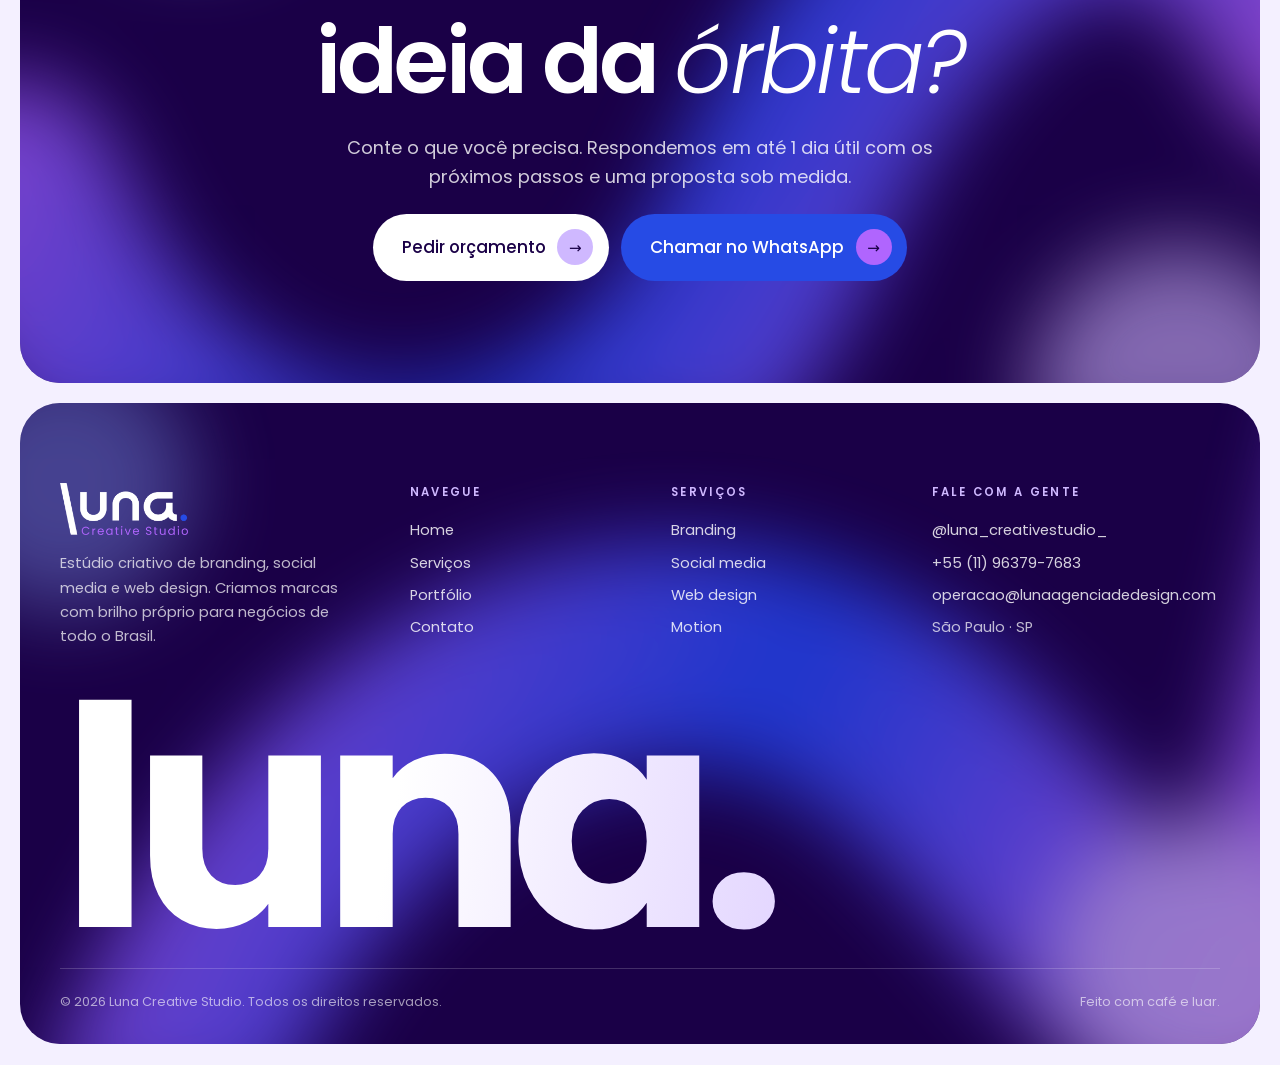
==== commit 215a0994: "Topo com céu roxo animado e lua 3D, gradiente no rodapé e nas marcas, botões com brilho Co-Authored-" ====
--- a/index.html
+++ b/index.html
@@ -37,48 +37,56 @@
 </header>
 
 <main>
-<!-- ===== HERO ===== -->
-<section class="hero">
-  <div class="wrap hero__inner">
-    <svg class="shape sparkle " data-parallax="0.35" viewBox="0 0 24 24" aria-hidden="true"><path d="M12 0c1 7 5 11 12 12-7 1-11 5-12 12-1-7-5-11-12-12 7-1 11-5 12-12z" fill="#264be5"/></svg>
-    <span class="tag" style="background:var(--white)">✦ Luna Creative Studio</span>
-    <h1 class="hero__title"><span class="word" style="--i:0">Marcas</span> <span class="word" style="--i:1">com</span> <span class="word pill-hl" style="--i:2"><em>brilho</em></span> <span class="word" style="--i:3">próprio.</span></h1>
-    <p class="lead">Somos um estúdio criativo de branding, social media e web design. A gente cria marcas que as pessoas lembram, curtem e compartilham.</p>
-    <div class="hero__actions">
-      <a class="btn btn--big" href="portfolio.html">Ver portfólio <span class="btn__arrow" aria-hidden="true">→</span></a>
-      <a class="btn btn--light btn--big" href="contato.html">Pedir orçamento <span class="btn__arrow" aria-hidden="true">→</span></a>
-    </div>
-  </div>
-  <div class="wrap">
-    <div class="stage" aria-label="Logo da Luna em 3D">
-      <div class="stage__blob" aria-hidden="true"><svg viewBox="0 0 800 500" preserveAspectRatio="xMidYMid slice"><defs><linearGradient id="grad-hero" x1="0" x2="1" y1="0" y2="0.3"><stop offset="0" stop-color="#b065fe"/><stop offset=".55" stop-color="#264be5"/><stop offset="1" stop-color="#b065fe"/></linearGradient></defs><path d="M60 310 C 150 540, 390 520, 470 330 S 690 70, 770 230" fill="none" stroke="url(#grad-hero)" stroke-width="120" stroke-linecap="round"/><circle cx="160" cy="110" r="70" fill="#8fa6ff" opacity=".55"/><circle cx="690" cy="420" r="80" fill="#cfb8ff" opacity=".8"/></svg></div>
-      <div class="stage__grain"></div>
-      <div class="logo3d" data-depth="18"><img class="front" src="assets/logo-luna.png" alt="Luna Creative Studio" width="955" height="389"></div>
-      <div class="logo3d__shadow"></div>
-      <div class="orbit" aria-hidden="true"><div class="orbit__ring">
-        <span class="orbit__item" style="--i:0">Branding</span>
-        <span class="orbit__item" style="--i:1">Social media</span>
-        <span class="orbit__item" style="--i:2">Web design</span>
-        <span class="orbit__item" style="--i:3">Motion</span>
-        <span class="orbit__item" style="--i:4">Direção de arte</span>
-      </div></div>
-      <div class="float-card float-card--a"><span class="float-card__icon"><svg class="glass-icon" viewBox="0 0 100 100" aria-hidden="true"><defs><linearGradient id="g-badge4" x1="0" y1="0" x2="1" y2="1"><stop offset="0" stop-color="#264be5"/><stop offset=".55" stop-color="#6a63ff"/><stop offset="1" stop-color="#9b3dff"/></linearGradient><linearGradient id="f-badge4" x1="0" y1="0" x2="0" y2="1"><stop offset="0" stop-color="#c9d4ff" stop-opacity=".62"/><stop offset="1" stop-color="#dbe2ff" stop-opacity=".78"/></linearGradient><filter id="b-badge4" x="-30%" y="-30%" width="160%" height="160%"><feGaussianBlur stdDeviation="6"/></filter><clipPath id="c-badge4"><rect x="34" y="34" width="54" height="54" rx="16"/></clipPath></defs><g fill="url(#g-badge4)"><circle cx="40" cy="40" r="26"/></g><g clip-path="url(#c-badge4)"><g fill="url(#g-badge4)" filter="url(#b-badge4)" opacity=".9"><circle cx="40" cy="40" r="26"/></g></g><g fill="url(#f-badge4)" stroke="#ffffff" stroke-opacity=".8" stroke-width="1.2"><rect x="34" y="34" width="54" height="54" rx="16"/></g><path d="M50 61l7 7 14-15" fill="none" stroke="#ffffff" stroke-width="5" stroke-linecap="round" stroke-linejoin="round"/></svg></span><span><strong>+120</strong>projetos entregues</span></div>
-      <div class="float-card float-card--b"><span class="float-card__icon"><svg class="glass-icon" viewBox="0 0 100 100" aria-hidden="true"><defs><linearGradient id="g-user5" x1="0" y1="0" x2="1" y2="1"><stop offset="0" stop-color="#264be5"/><stop offset=".55" stop-color="#6a63ff"/><stop offset="1" stop-color="#9b3dff"/></linearGradient><linearGradient id="f-user5" x1="0" y1="0" x2="0" y2="1"><stop offset="0" stop-color="#c9d4ff" stop-opacity=".62"/><stop offset="1" stop-color="#dbe2ff" stop-opacity=".78"/></linearGradient><filter id="b-user5" x="-30%" y="-30%" width="160%" height="160%"><feGaussianBlur stdDeviation="6"/></filter><clipPath id="c-user5"><circle cx="40" cy="40" r="15"/><path d="M12 88c0-16 12-28 28-28s28 12 28 28z"/></clipPath></defs><g fill="url(#g-user5)"><circle cx="62" cy="30" r="15"/><path d="M36 80c0-16 12-28 26-28s26 12 26 28z"/></g><g clip-path="url(#c-user5)"><g fill="url(#g-user5)" filter="url(#b-user5)" opacity=".9"><circle cx="62" cy="30" r="15"/><path d="M36 80c0-16 12-28 26-28s26 12 26 28z"/></g></g><g fill="url(#f-user5)" stroke="#ffffff" stroke-opacity=".8" stroke-width="1.2"><circle cx="40" cy="40" r="15"/><path d="M12 88c0-16 12-28 28-28s28 12 28 28z"/></g></svg></span><span><strong>98%</strong>clientes que voltam</span></div>
-    </div>
+<!-- ===== HERO: céu noturno + lua 3D ===== -->
+<section class="hero panel panel--glow">
+  <div class="stage__blob" aria-hidden="true"><svg viewBox="0 0 800 500" preserveAspectRatio="xMidYMid slice"><defs><linearGradient id="grad-hero" x1="0" x2="1" y1="0" y2="0.3"><stop offset="0" stop-color="#b065fe"/><stop offset=".55" stop-color="#264be5"/><stop offset="1" stop-color="#b065fe"/></linearGradient></defs><path d="M60 310 C 150 540, 390 520, 470 330 S 690 70, 770 230" fill="none" stroke="url(#grad-hero)" stroke-width="120" stroke-linecap="round"/><circle cx="160" cy="110" r="70" fill="#8fa6ff" opacity=".55"/><circle cx="690" cy="420" r="80" fill="#cfb8ff" opacity=".8"/></svg></div>
+  <span class="stars " aria-hidden="true" style="box-shadow:663px 970px 0 0 rgba(255,255,255,.35), 1333px 49px 0 0 rgba(255,255,255,.9), 748px 596px 0 0 rgba(255,255,255,.7), 76px 88px 0 0 rgba(255,255,255,.35), 143px 246px 0 0 rgba(255,255,255,.35), 121px 846px 0 0.5px rgba(255,255,255,.9), 457px 645px 0 0.5px rgba(255,255,255,.9), 1181px 599px 0 0 rgba(255,255,255,.9), 452px 47px 0 0.5px rgba(255,255,255,.7), 593px 429px 0 0 rgba(255,255,255,.9), 1169px 315px 0 0.5px rgba(255,255,255,.7), 211px 595px 0 0.5px rgba(255,255,255,.7), 762px 99px 0 0.5px rgba(255,255,255,.9), 1155px 61px 0 0.5px rgba(255,255,255,.7), 1016px 696px 0 0.5px rgba(255,255,255,.35), 643px 476px 0 0.5px rgba(255,255,255,.35), 740px 306px 0 0 rgba(255,255,255,.7), 1431px 798px 0 0 rgba(255,255,255,.9), 1176px 307px 0 0.5px rgba(255,255,255,.35), 703px 746px 0 0 rgba(255,255,255,.5), 1247px 74px 0 0 rgba(255,255,255,.35), 337px 775px 0 0 rgba(255,255,255,.7), 1001px 431px 0 0 rgba(255,255,255,.9), 1142px 586px 0 0 rgba(255,255,255,.5), 1423px 358px 0 0.5px rgba(255,255,255,.35), 1187px 816px 0 0 rgba(255,255,255,.9), 191px 967px 0 0 rgba(255,255,255,.35), 1427px 680px 0 0 rgba(255,255,255,.9), 1497px 718px 0 0 rgba(255,255,255,.35), 582px 733px 0 0 rgba(255,255,255,.5), 46px 963px 0 0 rgba(255,255,255,.5), 344px 625px 0 0 rgba(255,255,255,.35), 120px 223px 0 0 rgba(255,255,255,.7), 507px 407px 0 0 rgba(255,255,255,.35), 165px 170px 0 0 rgba(255,255,255,.35), 1125px 284px 0 0 rgba(255,255,255,.35), 1126px 285px 0 0.5px rgba(255,255,255,.35), 734px 699px 0 0 rgba(255,255,255,.7), 309px 84px 0 0 rgba(255,255,255,.7), 475px 674px 0 0 rgba(255,255,255,.9), 993px 851px 0 0.5px rgba(255,255,255,.7), 538px 288px 0 0 rgba(255,255,255,.7), 858px 547px 0 0 rgba(255,255,255,.5), 257px 707px 0 0.5px rgba(255,255,255,.9), 935px 921px 0 0.5px rgba(255,255,255,.35), 815px 408px 0 0 rgba(255,255,255,.9), 986px 649px 0 0 rgba(255,255,255,.9), 390px 68px 0 0 rgba(255,255,255,.35), 332px 112px 0 0 rgba(255,255,255,.9), 209px 0px 0 0.5px rgba(255,255,255,.7), 1098px 103px 0 0 rgba(255,255,255,.9), 144px 895px 0 0 rgba(255,255,255,.35), 304px 649px 0 0 rgba(255,255,255,.5), 1233px 372px 0 0 rgba(255,255,255,.9), 236px 869px 0 0 rgba(255,255,255,.35), 983px 495px 0 0 rgba(255,255,255,.9), 295px 104px 0 0.5px rgba(255,255,255,.5), 542px 490px 0 0.5px rgba(255,255,255,.7), 1057px 23px 0 0 rgba(255,255,255,.5), 300px 706px 0 0.5px rgba(255,255,255,.9), 1081px 305px 0 0.5px rgba(255,255,255,.9), 1425px 865px 0 0 rgba(255,255,255,.5), 342px 364px 0 0 rgba(255,255,255,.5), 1303px 228px 0 0.5px rgba(255,255,255,.7), 490px 837px 0 0 rgba(255,255,255,.7), 409px 530px 0 0 rgba(255,255,255,.5), 1497px 29px 0 0 rgba(255,255,255,.5), 967px 265px 0 0 rgba(255,255,255,.5), 915px 827px 0 0.5px rgba(255,255,255,.5), 746px 82px 0 0 rgba(255,255,255,.9)"></span><span class="stars stars--b" aria-hidden="true" style="box-shadow:464px 481px 0 0 rgba(255,255,255,.5), 418px 494px 0 0.5px rgba(255,255,255,.9), 981px 931px 0 0.5px rgba(255,255,255,.5), 1317px 86px 0 0.5px rgba(255,255,255,.9), 795px 801px 0 0.5px rgba(255,255,255,.7), 979px 910px 0 0 rgba(255,255,255,.35), 1302px 340px 0 0 rgba(255,255,255,.35), 948px 411px 0 0.5px rgba(255,255,255,.9), 1484px 162px 0 0 rgba(255,255,255,.7), 56px 154px 0 0.5px rgba(255,255,255,.35), 1343px 149px 0 0.5px rgba(255,255,255,.35), 1346px 959px 0 0 rgba(255,255,255,.7), 1123px 561px 0 0 rgba(255,255,255,.9), 29px 818px 0 0.5px rgba(255,255,255,.9), 1078px 767px 0 0 rgba(255,255,255,.35), 398px 845px 0 0 rgba(255,255,255,.9), 515px 217px 0 0 rgba(255,255,255,.7), 1201px 333px 0 0 rgba(255,255,255,.35), 268px 62px 0 0.5px rgba(255,255,255,.5), 938px 678px 0 0.5px rgba(255,255,255,.35), 1027px 133px 0 0.5px rgba(255,255,255,.7), 1072px 522px 0 0 rgba(255,255,255,.35), 375px 623px 0 0 rgba(255,255,255,.7), 352px 144px 0 0 rgba(255,255,255,.9), 1139px 63px 0 0 rgba(255,255,255,.35), 217px 904px 0 0.5px rgba(255,255,255,.9), 508px 195px 0 0 rgba(255,255,255,.9), 200px 519px 0 0 rgba(255,255,255,.9), 129px 453px 0 0 rgba(255,255,255,.7), 1418px 283px 0 0 rgba(255,255,255,.35), 1039px 964px 0 0 rgba(255,255,255,.5), 1145px 914px 0 0 rgba(255,255,255,.35), 280px 426px 0 0 rgba(255,255,255,.35), 905px 323px 0 0 rgba(255,255,255,.7), 877px 74px 0 0 rgba(255,255,255,.5), 250px 918px 0 0 rgba(255,255,255,.5), 292px 259px 0 0 rgba(255,255,255,.35), 449px 764px 0 0 rgba(255,255,255,.35), 997px 166px 0 0.5px rgba(255,255,255,.7), 330px 723px 0 0 rgba(255,255,255,.35), 694px 431px 0 0 rgba(255,255,255,.5), 652px 94px 0 0.5px rgba(255,255,255,.5), 39px 346px 0 0.5px rgba(255,255,255,.35), 902px 720px 0 0 rgba(255,255,255,.35), 678px 529px 0 0.5px rgba(255,255,255,.5), 1049px 983px 0 0 rgba(255,255,255,.9), 468px 995px 0 0 rgba(255,255,255,.9), 543px 278px 0 0 rgba(255,255,255,.7), 553px 773px 0 0 rgba(255,255,255,.35), 1384px 838px 0 0 rgba(255,255,255,.35)"></span>
+  <div class="wrap">
+    <div class="hero__grid">
+      <div class="hero__text">
+        <span class="tag">✦ Luna Creative Studio</span>
+        <h1 class="hero__title"><span class="word" style="--i:0">Marcas</span> <span class="word" style="--i:1">com</span> <span class="word pill-hl pill-hl--lav" style="--i:2"><em>brilho</em></span> <span class="word" style="--i:3">próprio.</span></h1>
+        <p class="lead">Somos um estúdio criativo de branding, social media e web design. A gente cria marcas que as pessoas lembram, curtem e compartilham.</p>
+        <div class="hero__actions">
+          <a class="btn btn--light btn--big" href="portfolio.html">Ver portfólio <span class="btn__arrow" aria-hidden="true">→</span></a>
+          <a class="btn btn--big" style="background:var(--blue)" href="contato.html">Pedir orçamento <span class="btn__arrow" aria-hidden="true">→</span></a>
+        </div>
+      </div>
+
+      <!-- Cena 3D: a lua, os anéis com os serviços e os cubos de vidro -->
+      <div class="moon-scene" aria-hidden="true">
+        <div class="moon-glow"></div>
+        <!-- camada de trás: anéis inteiros + serviços quando passam atrás da lua -->
+        <div class="orbit-layer orbit-layer--back"><div class="rig">
+          <div class="ring ring--outer"></div><div class="ring"></div>
+          <div class="orbiters"><span class="orbiter" style="--i:0"><span class="orbiter__chip">Branding</span></span><span class="orbiter" style="--i:1"><span class="orbiter__chip">Social media</span></span><span class="orbiter" style="--i:2"><span class="orbiter__chip">Web design</span></span><span class="orbiter" style="--i:3"><span class="orbiter__chip">Motion</span></span><span class="orbiter" style="--i:4"><span class="orbiter__chip">Direção de arte</span></span></div>
+        </div></div>
+        <div class="moon"><div class="moon__surface"></div><div class="moon__shade"></div><div class="moon__shine"></div></div>
+        <!-- camada da frente: metade da frente dos anéis + serviços passando na frente -->
+        <div class="orbit-layer orbit-layer--front-ring"><div class="rig"><div class="ring ring--outer"></div><div class="ring"></div></div></div>
+        <div class="orbit-layer orbit-layer--front"><div class="rig"><div class="orbiters"><span class="orbiter" style="--i:0"><span class="orbiter__chip">Branding</span></span><span class="orbiter" style="--i:1"><span class="orbiter__chip">Social media</span></span><span class="orbiter" style="--i:2"><span class="orbiter__chip">Web design</span></span><span class="orbiter" style="--i:3"><span class="orbiter__chip">Motion</span></span><span class="orbiter" style="--i:4"><span class="orbiter__chip">Direção de arte</span></span></div></div></div>
+        <div class="cube-wrap cube-wrap--a" data-parallax="0.12"><div class="cube"><span class="cube__f"></span><span class="cube__f"></span><span class="cube__f"></span><span class="cube__f"></span><span class="cube__f"></span><span class="cube__f"></span></div></div>
+        <div class="cube-wrap cube-wrap--b" data-parallax="0.2"><div class="cube"><span class="cube__f"></span><span class="cube__f"></span><span class="cube__f"></span><span class="cube__f"></span><span class="cube__f"></span><span class="cube__f"></span></div></div>
+        <div class="cube-wrap cube-wrap--c" data-parallax="0.3"><div class="cube"><span class="cube__f"></span><span class="cube__f"></span><span class="cube__f"></span><span class="cube__f"></span><span class="cube__f"></span><span class="cube__f"></span></div></div>
+        <div class="float-card float-card--a"><span class="float-card__icon"><svg class="glass-icon" viewBox="0 0 100 100" aria-hidden="true"><defs><linearGradient id="g-badge4" x1="0" y1="0" x2="1" y2="1"><stop offset="0" stop-color="#264be5"/><stop offset=".55" stop-color="#6a63ff"/><stop offset="1" stop-color="#9b3dff"/></linearGradient><linearGradient id="f-badge4" x1="0" y1="0" x2="0" y2="1"><stop offset="0" stop-color="#c9d4ff" stop-opacity=".62"/><stop offset="1" stop-color="#dbe2ff" stop-opacity=".78"/></linearGradient><filter id="b-badge4" x="-30%" y="-30%" width="160%" height="160%"><feGaussianBlur stdDeviation="6"/></filter><clipPath id="c-badge4"><rect x="34" y="34" width="54" height="54" rx="16"/></clipPath></defs><g fill="url(#g-badge4)"><circle cx="40" cy="40" r="26"/></g><g clip-path="url(#c-badge4)"><g fill="url(#g-badge4)" filter="url(#b-badge4)" opacity=".9"><circle cx="40" cy="40" r="26"/></g></g><g fill="url(#f-badge4)" stroke="#ffffff" stroke-opacity=".8" stroke-width="1.2"><rect x="34" y="34" width="54" height="54" rx="16"/></g><path d="M50 61l7 7 14-15" fill="none" stroke="#ffffff" stroke-width="5" stroke-linecap="round" stroke-linejoin="round"/></svg></span><span><strong>+120</strong>projetos entregues</span></div>
+        <div class="float-card float-card--b"><span class="float-card__icon"><svg class="glass-icon" viewBox="0 0 100 100" aria-hidden="true"><defs><linearGradient id="g-user5" x1="0" y1="0" x2="1" y2="1"><stop offset="0" stop-color="#264be5"/><stop offset=".55" stop-color="#6a63ff"/><stop offset="1" stop-color="#9b3dff"/></linearGradient><linearGradient id="f-user5" x1="0" y1="0" x2="0" y2="1"><stop offset="0" stop-color="#c9d4ff" stop-opacity=".62"/><stop offset="1" stop-color="#dbe2ff" stop-opacity=".78"/></linearGradient><filter id="b-user5" x="-30%" y="-30%" width="160%" height="160%"><feGaussianBlur stdDeviation="6"/></filter><clipPath id="c-user5"><circle cx="40" cy="40" r="15"/><path d="M12 88c0-16 12-28 28-28s28 12 28 28z"/></clipPath></defs><g fill="url(#g-user5)"><circle cx="62" cy="30" r="15"/><path d="M36 80c0-16 12-28 26-28s26 12 26 28z"/></g><g clip-path="url(#c-user5)"><g fill="url(#g-user5)" filter="url(#b-user5)" opacity=".9"><circle cx="62" cy="30" r="15"/><path d="M36 80c0-16 12-28 26-28s26 12 26 28z"/></g></g><g fill="url(#f-user5)" stroke="#ffffff" stroke-opacity=".8" stroke-width="1.2"><circle cx="40" cy="40" r="15"/><path d="M12 88c0-16 12-28 28-28s28 12 28 28z"/></g></svg></span><span><strong>98%</strong>clientes que voltam</span></div>
+      </div>
+    </div>
+
     <div class="stats-row">
-      <div class="stat-pill reveal" style="--d:0">
-        <div class="avatars" aria-hidden="true"><span style="background:#cfb8ff">M</span><span style="background:#cfb8ff">R</span><span style="background:#dbe5ff">C</span></div>
+      <div class="stat-pill">
+        <div class="avatars" aria-hidden="true"><span style="background:#cfb8ff">M</span><span style="background:#e6dbff">R</span><span style="background:#dbe5ff">C</span></div>
         <span class="stat-pill__num" data-count="40" data-prefix="+">+40</span>
         <p>marcas que ganharam brilho novo com a gente</p>
       </div>
-      <div class="stat-pill reveal" style="--d:1">
-        <span class="stat-pill__num stat-pill__num--chip" data-count="8">8</span>
+      <div class="stat-pill">
+        <span class="stat-pill__num" data-count="8">8</span>
         <p>anos criando identidades, conteúdos e sites</p>
       </div>
-      <a class="scroll-hint" href="#caminhos" aria-label="Rolar para os serviços">
-        <svg class="ring" viewBox="0 0 100 100" aria-hidden="true"><defs><path id="hint-c" d="M50,50 m-38,0 a38,38 0 1,1 76,0 a38,38 0 1,1 -76,0"/></defs><text font-family="Poppins, sans-serif" font-size="9.5" letter-spacing="2" fill="#1a0047"><textPath href="#hint-c" textLength="232">ROLE PARA VER ✦ ROLE PARA VER ✦</textPath></text></svg>
-        <span class="scroll-hint__arrow" aria-hidden="true">↓</span>
-      </a>
+      <div class="stat-pill">
+        <span class="stat-pill__num" data-count="24" data-suffix="h">24h</span>
+        <p>para responder seu pedido de orçamento</p>
+      </div>
     </div>
   </div>
 </section>
@@ -135,12 +143,8 @@
       <div><a class="btn btn--light" href="servicos.html">Como trabalhamos <span class="btn__arrow" aria-hidden="true">→</span></a></div>
     </div>
   </div>
-</section>
-
-<!-- ===== MARCAS ===== -->
-<section class="section" style="padding-block: clamp(3rem, 6vw, 4.5rem)">
-  <div class="wrap">
-    <p class="label center" style="text-align:center; margin-bottom:1.8rem"><span class="pill-hl pill-hl--butter" style="padding:0.2em 0.8em">Marcas que já brilharam com a gente</span></p>
+  <div class="wrap" style="position:relative;z-index:2">
+    <p class="brands-title"><span>Marcas que já brilharam com a gente</span></p>
     <div class="logos" aria-label="Clientes">
       <div class="logos__track">
         <div class="logos__group">
@@ -164,9 +168,9 @@
           <span class="logos__item" style="font-family:var(--f-display)">Casa Jabuticaba</span>
         </div>
       </div>
-    </div>
-  </div>
-</section>
+  </div>
+</section>
+
 <svg class="wave" viewBox="0 0 1000 40" preserveAspectRatio="none" fill="none" aria-hidden="true"><path d="M0 20 Q 20 0 40 20 Q 60 40 80 20 Q 100 0 120 20 Q 140 40 160 20 Q 180 0 200 20 Q 220 40 240 20 Q 260 0 280 20 Q 300 40 320 20 Q 340 0 360 20 Q 380 40 400 20 Q 420 0 440 20 Q 460 40 480 20 Q 500 0 520 20 Q 540 40 560 20 Q 580 0 600 20 Q 620 40 640 20 Q 660 0 680 20 Q 700 40 720 20 Q 740 0 760 20 Q 780 40 800 20 Q 820 0 840 20 Q 860 40 880 20 Q 900 0 920 20 Q 940 40 960 20 Q 980 0 1000 20" stroke="#b8c8ff" stroke-width="5" stroke-linecap="round"/></svg>
 
 <!-- ===== PORTFÓLIO (bento) ===== -->
@@ -293,11 +297,12 @@
 </main>
 
 <!-- ===== RODAPÉ (igual em todas as páginas) ===== -->
-<footer class="site-footer">
+<footer class="site-footer panel panel--glow">
+  <div class="stage__blob stage__blob--b" aria-hidden="true"><svg viewBox="0 0 800 500" preserveAspectRatio="xMidYMid slice"><defs><linearGradient id="grad-foot" x1="0" x2="1" y1="0" y2="0.3"><stop offset="0" stop-color="#b065fe"/><stop offset=".55" stop-color="#264be5"/><stop offset="1" stop-color="#b065fe"/></linearGradient></defs><path d="M120 540 C 160 280, 400 120, 560 270 S 720 540, 820 90" fill="none" stroke="url(#grad-foot)" stroke-width="120" stroke-linecap="round"/><circle cx="90" cy="120" r="70" fill="#8fa6ff" opacity=".55"/><circle cx="700" cy="380" r="80" fill="#cfb8ff" opacity=".8"/></svg></div>
   <div class="wrap">
     <div class="footer__grid">
       <div class="footer__brand">
-        <img src="assets/logo-luna.png" alt="Luna Creative Studio" width="955" height="389" loading="lazy">
+        <img src="assets/logo-luna-branco.png" alt="Luna Creative Studio" width="955" height="389" loading="lazy">
         <p>Estúdio criativo de branding, social media e web design. Criamos marcas com brilho próprio para negócios de todo o Brasil.</p>
       </div>
       <div>
--- a/css/style.css
+++ b/css/style.css
@@ -106,7 +106,7 @@
   padding: 0.75em 0.8em 0.75em 1.5em;
   border: 0;
   border-radius: 999px;
-  background: var(--ink);
+  background: linear-gradient(110deg, var(--ink) 35%, #3a1fd0 55%, var(--ink) 75%) 100% 0 / 250% 100%;
   color: var(--white);
   font-family: var(--f-body);
   font-weight: 500;
@@ -114,7 +114,7 @@
   text-decoration: none;
   cursor: pointer;
   white-space: nowrap;
-  transition: transform 0.35s var(--ease), box-shadow 0.35s var(--ease);
+  transition: transform 0.35s var(--ease), box-shadow 0.35s var(--ease), background-position 0.8s var(--ease);
 }
 .btn__arrow {
   width: 30px; height: 30px;
@@ -125,9 +125,9 @@
   font-size: 0.95rem;
   transition: transform 0.35s var(--ease), background 0.2s;
 }
-.btn:hover { transform: translateY(-3px); box-shadow: 0 14px 30px -12px rgba(38, 75, 229, 0.6); }
+.btn:hover { background-position: 0 0; transform: translateY(-3px); box-shadow: 0 14px 30px -12px rgba(38, 75, 229, 0.6); }
 .btn:hover .btn__arrow { transform: rotate(-45deg); background: var(--blue); color: var(--white); }
-.btn--light { background: var(--white); color: var(--ink); box-shadow: 0 0 0 1.5px var(--ink) inset; }
+.btn--light { background: var(--white) !important; color: var(--ink); box-shadow: 0 0 0 1.5px var(--ink) inset; }
 .btn--light .btn__arrow { background: var(--lav-2); }
 .btn--big { font-size: 1.05rem; padding: 0.9em 0.9em 0.9em 1.7em; }
 .btn--big .btn__arrow { width: 36px; height: 36px; }
@@ -220,175 +220,276 @@
 /* Paralaxe: o JS atualiza --py em cada forma conforme a rolagem */
 [data-parallax] { translate: 0 var(--py, 0px); }
 
-/* =========================================================
-   HERO — palco 3D
-   ========================================================= */
-.hero {
-  position: relative;
-  padding-top: clamp(2.5rem, 6vw, 4.5rem);
-  padding-bottom: 2rem;
-  text-align: center;
-  isolation: isolate;
-}
-.hero__inner { position: relative; display: grid; justify-items: center; gap: 1.4rem; }
-.hero__title {
-  font-family: var(--f-display);
-  font-weight: 600;
-  font-size: clamp(2.6rem, 7.2vw, 6.1rem);
-  line-height: 1.04;
-  letter-spacing: -0.055em;
-  max-width: 13ch;
-  position: relative;
-  z-index: 2;
-}
-.hero__title .pill-hl { padding-inline: 0.22em; }
-.hero__title .word { display: inline-block; animation: rise 1s var(--ease) both; animation-delay: calc(var(--i) * 90ms); }
-@keyframes rise { from { transform: translateY(40%) rotate(4deg); opacity: 0; } }
-.hero .lead { position: relative; z-index: 2; text-align: center; }
-.hero__actions { display: flex; flex-wrap: wrap; justify-content: center; gap: 0.8rem; position: relative; z-index: 2; }
-
-.hero .hero .arch { top: 46%; left: 10%; }
-.hero .sparkle { top: 10%; right: 12%; }
-.hero 
-/* Palco: cartão branco com blob de gradiente + logo 3D + anel orbital */
-.stage {
-  position: relative;
-  margin-top: clamp(2rem, 5vw, 3.5rem);
-  border-radius: var(--r-lg);
-  background: var(--white);
-  height: clamp(380px, 52vw, 620px);
-  overflow: hidden;
-  box-shadow: var(--shadow-soft);
-  perspective: 1100px;
-  isolation: isolate;
-  transform: scale(var(--stage-scale, 1));
-  transform-origin: 50% 0;
-}
-.stage__blob { position: absolute; inset: -10%; z-index: 0; filter: blur(42px) saturate(1.2); opacity: 0.85; }
+/* Mancha de gradiente animada (usada nos painéis roxos) */
+.stage__blob { position: absolute; inset: -10%; z-index: 0; filter: blur(42px) saturate(1.2); opacity: 0.85; pointer-events: none; }
 .stage__blob svg { width: 100%; height: 100%; animation: sway 14s ease-in-out infinite alternate; }
 @keyframes sway {
   0% { transform: rotate(-6deg) scale(1); }
   50% { transform: rotate(4deg) scale(1.08) translateX(3%); }
   100% { transform: rotate(10deg) scale(0.96) translateX(-3%); }
 }
-.stage__grain {
-  position: absolute; inset: 0; z-index: 1; opacity: 0.35; mix-blend-mode: overlay;
-  background-image: radial-gradient(rgba(255, 255, 255, 0.8) 1px, transparent 1px);
-  background-size: 4px 4px;
-}
-
-/* Logo 3D (camadas empilhadas no eixo Z) */
-.logo3d {
+.stage__blob--b svg { animation-duration: 18s; animation-direction: alternate-reverse; }
+
+/* =========================================================
+   HERO — céu noturno com gradiente animado e lua 3D
+   ========================================================= */
+.hero {
+  position: relative;
+  margin-top: 0.4rem;
+  padding-top: clamp(3rem, 6vw, 5rem);
+  padding-bottom: clamp(2.5rem, 5vw, 4rem);
+}
+.hero__grid {
+  display: grid;
+  grid-template-columns: minmax(0, 1fr) minmax(0, 1fr);
+  align-items: center;
+  gap: clamp(1rem, 3vw, 3rem);
+}
+.hero__text { display: grid; justify-items: start; gap: 1.5rem; position: relative; z-index: 3; }
+.hero__title {
+  font-family: var(--f-display);
+  font-weight: 600;
+  font-size: clamp(2.6rem, 6.2vw, 5.6rem);
+  line-height: 1.04;
+  letter-spacing: -0.055em;
+  max-width: 11ch;
+}
+.hero__title .pill-hl { padding-inline: 0.22em; color: var(--ink); }
+.hero__title .word { display: inline-block; animation: rise 1s var(--ease) both; animation-delay: calc(var(--i) * 90ms); }
+@keyframes rise { from { transform: translateY(40%) rotate(4deg); opacity: 0; } }
+.hero .lead { max-width: 46ch; }
+.hero__actions { display: flex; flex-wrap: wrap; gap: 0.8rem; }
+
+/* Estrelas: dois "céus" de pontinhos que piscam em ritmos diferentes */
+.stars, .stars::after {
+  position: absolute;
+  top: 0; left: 0;
+  width: 1.5px; height: 1.5px;
+  border-radius: 50%;
+  background: transparent;
+  z-index: 1;
+  pointer-events: none;
+}
+.stars { animation: twinkle-sky 4s ease-in-out infinite; }
+.stars::after { content: ""; animation: twinkle-sky 6s ease-in-out infinite reverse; }
+@keyframes twinkle-sky { 50% { opacity: 0.35; } }
+
+/* ---------- Cena 3D ---------- */
+.moon-scene {
+  --moon: clamp(190px, 25vw, 340px);
+  --R: calc(var(--moon) * 0.9);
+  position: relative;
+  height: clamp(360px, 44vw, 560px);
+  perspective: 1200px;
+  z-index: 2;
+}
+/* Cada camada de órbita é um espaço 3D separado (evita cortes na lua) */
+.orbit-layer { position: absolute; inset: 0; perspective: 1200px; pointer-events: none; }
+.orbit-layer--back { z-index: 1; }
+.orbit-layer--front-ring { z-index: 3; clip-path: inset(50% 0 0 0); }
+.orbit-layer--front { z-index: 4; }
+.rig {
   position: absolute;
   left: 50%; top: 50%;
-  width: min(62%, 560px);
-  aspect-ratio: 955 / 389;
-  z-index: 3;
+  width: 0; height: 0;
   transform-style: preserve-3d;
-  transform: translate(-50%, -50%) rotateX(var(--rx, 8deg)) rotateY(var(--ry, -18deg));
-  transition: transform 0.6s var(--ease);
-}
-.logo3d img { position: absolute; inset: 0; width: 100%; height: 100%; backface-visibility: visible; }
-.logo3d .layer { transform: translateZ(calc(var(--z) * -1.6px)); filter: brightness(calc(1 - var(--z) * 0.035)); }
-.logo3d .front { transform: translateZ(1px); filter: drop-shadow(0 0 0.5px rgba(255, 255, 255, 0.6)); }
-.logo3d__shadow {
-  position: absolute; left: 50%; top: 78%;
-  width: 52%; height: 40px;
-  transform: translateX(-50%);
-  background: radial-gradient(closest-side, rgba(26, 0, 71, 0.35), transparent);
-  filter: blur(8px);
+  transform: rotateX(calc(-16deg + var(--my, 0) * -10deg)) rotateY(calc(var(--mx, 0) * 16deg));
+  transition: transform 0.8s var(--ease);
+}
+/* A lua */
+.moon {
+  position: absolute;
+  left: 50%; top: 50%;
+  width: var(--moon); height: var(--moon);
+  margin: calc(var(--moon) / -2) 0 0 calc(var(--moon) / -2);
+  border-radius: 50%;
   z-index: 2;
-}
-
-/* Anel orbital: etiquetas girando em 3D ao redor do logo */
-.orbit {
-  position: absolute; left: 50%; top: 50%;
-  width: 0; height: 0;
-  z-index: 4;
+  background: radial-gradient(circle at var(--lx, 34%) var(--ly, 30%), #f6f0ff 0%, #d5bbff 14%, #9a74ff 36%, #4f30dc 62%, #22097a 86%, #13004a 100%);
+  box-shadow: inset -18px -26px 60px rgba(13, 0, 36, 0.55);
+  animation: moon-float 7s ease-in-out infinite;
+}
+@keyframes moon-float { 50% { translate: 0 -10px; } }
+/* Brilho em volta da lua (fora da cena 3D para não "cortar") */
+.moon-glow {
+  position: absolute;
+  left: 50%; top: 50%;
+  width: calc(var(--moon) * 1.7); height: calc(var(--moon) * 1.7);
+  margin: calc(var(--moon) * -0.85) 0 0 calc(var(--moon) * -0.85);
+  border-radius: 50%;
+  background: radial-gradient(closest-side, rgba(176, 101, 254, 0.55), rgba(38, 75, 229, 0.28) 65%, transparent);
+  filter: blur(12px);
+  animation: halo 5s ease-in-out infinite;
+  pointer-events: none;
+}
+/* Crateras que "giram" devagar */
+.moon__surface {
+  position: absolute; inset: 0;
+  border-radius: 50%;
+  background-image:
+    radial-gradient(circle at 20% 30%, rgba(26, 0, 71, 0.35) 0 6%, transparent 7%),
+    radial-gradient(circle at 42% 62%, rgba(26, 0, 71, 0.28) 0 9%, transparent 10%),
+    radial-gradient(circle at 66% 24%, rgba(26, 0, 71, 0.25) 0 4%, transparent 5%),
+    radial-gradient(circle at 78% 70%, rgba(26, 0, 71, 0.3) 0 7%, transparent 8%),
+    radial-gradient(circle at 8% 78%, rgba(26, 0, 71, 0.22) 0 5%, transparent 6%),
+    radial-gradient(circle at 56% 44%, rgba(255, 255, 255, 0.18) 0 3%, transparent 4%);
+  background-size: 200% 100%;
+  animation: craters 38s linear infinite;
+  opacity: 0.8;
+}
+@keyframes craters { to { background-position: -200% 0; } }
+/* Sombra da fase da lua (o JS muda com a rolagem) */
+.moon__shade {
+  position: absolute; inset: 0;
+  border-radius: 50%;
+  box-shadow: inset calc(var(--ph, -90) * 1px) 0 calc(var(--moon) * 0.12) rgba(8, 0, 28, 0.82);
+}
+.moon__shine {
+  position: absolute;
+  width: 34%; height: 18%;
+  left: 18%; top: 14%;
+  border-radius: 50%;
+  background: radial-gradient(closest-side, rgba(255, 255, 255, 0.7), transparent);
+  filter: blur(6px);
+  transform: rotate(-30deg);
+}
+
+@keyframes halo { 50% { opacity: 0.6; scale: 1.08; } }
+
+/* Anéis orbitais (no plano horizontal, passam por trás e pela frente da lua) */
+.ring {
+  position: absolute;
+  left: calc(var(--R) * -1); top: calc(var(--R) * -1);
+  width: calc(var(--R) * 2); height: calc(var(--R) * 2);
+  border-radius: 50%;
+  border: 1.5px solid rgba(207, 184, 255, 0.45);
+  transform: rotateX(90deg);
+  box-shadow: 0 0 24px rgba(176, 101, 254, 0.25);
+}
+.ring--outer {
+  left: calc(var(--R) * -1.28); top: calc(var(--R) * -1.28);
+  width: calc(var(--R) * 2.56); height: calc(var(--R) * 2.56);
+  border: 1px dashed rgba(219, 229, 255, 0.3);
+  box-shadow: none;
+  animation: ring-spin 60s linear infinite;
+}
+@keyframes ring-spin { to { transform: rotateX(90deg) rotateZ(360deg); } }
+
+.orbiters { position: absolute; transform-style: preserve-3d; animation: orbit 12s linear infinite; }
+@keyframes orbit { to { transform: rotateY(-360deg); } }
+.orbiter {
+  position: absolute;
   transform-style: preserve-3d;
-  transform: rotateX(-14deg);
-}
-.orbit__ring { transform-style: preserve-3d; animation: orbit 9s linear infinite; }
-.orbit__item {
+  transform: rotateY(calc(var(--i) * 72deg)) translateZ(var(--R));
+}
+.orbiter__chip {
   position: absolute;
   left: 0; top: 0;
-  transform: rotateY(calc(var(--i) * 72deg)) translateZ(clamp(170px, 30vw, 360px)) translate(-50%, -50%);
+  transform: translate(-50%, -50%);
+  backface-visibility: hidden;
+  -webkit-backface-visibility: hidden;
   white-space: nowrap;
-  padding: 0.5em 1.1em;
+  padding: 0.5em 1.05em;
   border-radius: 999px;
-  font-size: clamp(0.72rem, 1.2vw, 0.9rem);
+  font-size: clamp(0.7rem, 1.1vw, 0.86rem);
   font-weight: 500;
-  background: rgba(255, 255, 255, 0.86);
-  box-shadow: 0 8px 22px -10px rgba(26, 0, 71, 0.45);
-  backface-visibility: hidden;
-}
-.orbit__item::before { content: ""; display: inline-block; width: 8px; height: 8px; border-radius: 50%; background: var(--blue); margin-right: 0.5em; vertical-align: 1px; }
-@keyframes orbit { to { transform: rotateY(-360deg); } }
-
-/* Cartões flutuantes no palco */
+  color: var(--white);
+  background: rgba(255, 255, 255, 0.14);
+  border: 1px solid rgba(255, 255, 255, 0.35);
+  box-shadow: 0 10px 26px -12px rgba(0, 0, 0, 0.5);
+}
+.orbit-layer--back .orbiter__chip { transform: translate(-50%, -50%) rotateY(180deg); background: rgba(255, 255, 255, 0.08); color: rgba(255, 255, 255, 0.7); }
+.orbiter__chip::before { content: ""; display: inline-block; width: 7px; height: 7px; border-radius: 50%; background: var(--lav-2); margin-right: 0.5em; vertical-align: 1px; }
+
+/* Cubos de vidro flutuando */
+.cube {
+  --s: 46px;
+  position: absolute;
+  width: var(--s); height: var(--s);
+  transform-style: preserve-3d;
+  animation: cube-spin 14s linear infinite;
+  z-index: 3;
+}
+.cube__f {
+  position: absolute; inset: 0;
+  border-radius: 8px;
+  background: linear-gradient(135deg, rgba(207, 184, 255, 0.55), rgba(38, 75, 229, 0.35));
+  border: 1px solid rgba(255, 255, 255, 0.5);
+  box-shadow: inset 0 0 14px rgba(255, 255, 255, 0.25);
+}
+.cube__f:nth-child(1) { transform: translateZ(calc(var(--s) / 2)); }
+.cube__f:nth-child(2) { transform: rotateY(180deg) translateZ(calc(var(--s) / 2)); }
+.cube__f:nth-child(3) { transform: rotateY(90deg) translateZ(calc(var(--s) / 2)); }
+.cube__f:nth-child(4) { transform: rotateY(-90deg) translateZ(calc(var(--s) / 2)); }
+.cube__f:nth-child(5) { transform: rotateX(90deg) translateZ(calc(var(--s) / 2)); }
+.cube__f:nth-child(6) { transform: rotateX(-90deg) translateZ(calc(var(--s) / 2)); }
+@keyframes cube-spin { from { transform: rotateX(0) rotateY(0); } to { transform: rotateX(360deg) rotateY(720deg); } }
+.cube-wrap { position: absolute; z-index: 3; animation: bob 6s ease-in-out infinite; }
+.cube-wrap--a { top: 6%; right: 6%; }
+.cube-wrap--b { bottom: 10%; left: 4%; animation-delay: -2s; }
+.cube-wrap--b .cube { --s: 30px; animation-duration: 10s; animation-direction: reverse; }
+.cube-wrap--c { top: 20%; left: 12%; animation-delay: -4s; }
+.cube-wrap--c .cube { --s: 20px; animation-duration: 8s; }
+
+/* Cartões de vidro sobre a cena */
 .float-card {
   position: absolute;
-  z-index: 5;
-  background: rgba(255, 255, 255, 0.9);
+  z-index: 4;
+  color: var(--white);
+  background: rgba(255, 255, 255, 0.1);
+  border: 1px solid rgba(255, 255, 255, 0.25);
+  backdrop-filter: blur(14px);
+  -webkit-backdrop-filter: blur(14px);
   border-radius: var(--r-sm);
-  padding: 0.8rem 1rem;
-  box-shadow: 0 14px 30px -16px rgba(26, 0, 71, 0.5);
-  display: flex;
-  align-items: center;
-  gap: 0.7rem;
+  padding: 0.75rem 1rem;
+  display: flex; align-items: center; gap: 0.7rem;
   text-align: left;
-  font-size: 0.82rem;
+  font-size: 0.8rem;
   line-height: 1.3;
   animation: bob 6s ease-in-out infinite;
 }
-.float-card strong { font-family: var(--f-display); font-size: 1.4rem; font-weight: 600; display: block; }
-.float-card--a { left: 4%; top: 8%; }
-.float-card--b { left: 5%; bottom: 8%; animation-delay: -3s; }
-.float-card__icon { width: 38px; height: 38px; border-radius: 12px; background: var(--lav); display: grid; place-items: center; flex: none; }
-
-@media (max-width: 760px) {
-  .hero   .hero   .float-card--a { top: 5%; left: 4%; }
-  .float-card--b { display: none; }
-  .logo3d { width: 76%; }
-}
-
-/* ---------- Números (pílulas com avatares) ---------- */
-.stats-row { display: grid; grid-template-columns: 1.2fr 1fr auto; gap: 1rem; align-items: stretch; margin-top: 1.6rem; }
+.float-card strong { font-size: 1.35rem; font-weight: 600; display: block; letter-spacing: -0.02em; }
+.float-card--a { right: 0; bottom: 14%; }
+.float-card--b { left: 0; top: 10%; animation-delay: -3s; }
+.float-card__icon { width: 38px; height: 38px; border-radius: 12px; background: rgba(255, 255, 255, 0.85); display: grid; place-items: center; flex: none; padding: 5px; }
+
+/* ---------- Números (vidro sobre o céu) ---------- */
+.stats-row { display: grid; grid-template-columns: repeat(3, 1fr); gap: 1rem; margin-top: clamp(1.5rem, 4vw, 3rem); position: relative; z-index: 3; }
 .stat-pill {
   display: flex; align-items: center; gap: 1rem;
-  padding: 1rem 1.6rem;
-  border-radius: 999px;
-  border: 1.5px solid var(--lav-2);
-  background: rgba(255, 255, 255, 0.7);
+  padding: 1rem 1.4rem;
+  border-radius: var(--r-md);
+  background: rgba(255, 255, 255, 0.08);
+  border: 1px solid rgba(255, 255, 255, 0.18);
+  backdrop-filter: blur(12px);
+  -webkit-backdrop-filter: blur(12px);
   min-width: 0;
-  text-align: left;
-}
-.stat-pill__num { font-family: var(--f-display); font-size: clamp(1.8rem, 3.4vw, 2.6rem); font-weight: 500; letter-spacing: -0.03em; line-height: 1; white-space: nowrap; }
-.stat-pill__num--chip { background: var(--lav); padding: 0.18em 0.45em; border-radius: 999px; }
-.stat-pill p { font-size: 0.85rem; color: var(--muted); line-height: 1.35; }
+}
+.stat-pill__num { font-size: clamp(1.7rem, 3vw, 2.4rem); font-weight: 600; letter-spacing: -0.04em; line-height: 1; white-space: nowrap; }
+.stat-pill p { font-size: 0.85rem; color: rgba(255, 255, 255, 0.72); line-height: 1.35; }
 .avatars { display: flex; flex: none; }
 .avatars span {
-  width: 44px; height: 44px; border-radius: 50%;
-  border: 3px solid var(--white);
-  margin-left: -12px;
+  width: 40px; height: 40px; border-radius: 50%;
+  border: 2px solid var(--ink);
+  margin-left: -10px;
   display: grid; place-items: center;
-  font-weight: 600; font-size: 0.85rem;
+  font-weight: 600; font-size: 0.8rem; color: var(--ink);
 }
 .avatars span:first-child { margin-left: 0; }
-.scroll-hint {
-  width: 112px; aspect-ratio: 1; border-radius: 50%;
-  border: 1.5px solid var(--lav-2);
-  display: grid; place-items: center;
-  position: relative;
-  text-decoration: none;
-  background: rgba(255, 255, 255, 0.7);
-}
-.scroll-hint svg.ring { position: absolute; inset: 6px; animation: spin 16s linear infinite; }
-.scroll-hint__arrow { width: 40px; height: 40px; border-radius: 50%; border: 1.5px solid var(--ink); display: grid; place-items: center; animation: bob 2.4s ease-in-out infinite; }
-@media (max-width: 860px) {
+
+@media (max-width: 900px) {
+  .hero__grid { grid-template-columns: 1fr; }
+  .hero__text { justify-items: center; text-align: center; }
+  .hero__title { max-width: 12ch; }
+  .hero__actions { justify-content: center; }
+  .moon-scene { --moon: clamp(170px, 46vw, 260px); height: clamp(340px, 86vw, 460px); }
   .stats-row { grid-template-columns: 1fr; }
-  .scroll-hint { display: none; }
-  .stat-pill { border-radius: var(--r-md); }
+}
+@media (max-width: 520px) {
+  .moon-scene { --R: calc(var(--moon) * 0.78); }
+  .cube-wrap--a { right: 14%; top: 2%; }
+  .float-card--b { display: none; }
+  .float-card--a { bottom: 4%; right: 2%; }
+  .cube-wrap--c { display: none; }
 }
 
 /* =========================================================
@@ -659,6 +760,11 @@
 .panel--glow .label { color: var(--lav-2); }
 .panel--glow .pill-hl { color: var(--ink); }
 .panel--glow .tag { background: rgba(255, 255, 255, 0.12); color: var(--white); border: 1px solid rgba(255, 255, 255, 0.22); backdrop-filter: blur(8px); -webkit-backdrop-filter: blur(8px); }
+.panel--glow .logos__item { color: rgba(255, 255, 255, 0.75); }
+.panel--glow .logos { margin-top: clamp(3rem, 6vw, 4.5rem); }
+.brands-title { text-align: center; margin-top: clamp(3.5rem, 7vw, 5rem); position: relative; z-index: 2; }
+.brands-title span { font-size: 0.72rem; font-weight: 600; letter-spacing: 0.2em; text-transform: uppercase; color: var(--lav-2); }
+.brands-title + .logos { margin-top: 1.4rem; }
 .stack-card--glow { overflow: hidden; }
 .stack-card--glow .stage__blob { opacity: 0.55; }
 .stack-card--glow > *:not(.stage__blob) { position: relative; z-index: 1; }
@@ -676,14 +782,16 @@
 /* =========================================================
    RODAPÉ
    ========================================================= */
-.site-footer { padding-top: clamp(3.5rem, 7vw, 5rem); padding-bottom: 2rem; overflow: hidden; }
+.site-footer { padding-top: clamp(3.5rem, 7vw, 5rem); padding-bottom: 2rem; margin-block: clamp(8px, 1.6vw, 22px); }
+.site-footer > .wrap { position: relative; z-index: 2; }
 .footer__grid { display: grid; grid-template-columns: 1.4fr 1fr 1fr 1.3fr; gap: 2.5rem; }
 .footer__brand img { height: 52px; width: auto; }
-.footer__brand p { margin-top: 1rem; color: var(--muted); font-size: 0.92rem; max-width: 34ch; }
-.footer__title { font-size: 0.72rem; font-weight: 600; letter-spacing: 0.2em; text-transform: uppercase; margin-bottom: 1rem; }
+.footer__brand p { margin-top: 1rem; color: rgba(255, 255, 255, 0.72); font-size: 0.92rem; max-width: 34ch; }
+.footer__title { font-size: 0.72rem; font-weight: 600; letter-spacing: 0.2em; text-transform: uppercase; margin-bottom: 1rem; color: var(--lav-2); }
 .footer__list { list-style: none; margin: 0; padding: 0; display: grid; gap: 0.5rem; font-size: 0.92rem; }
-.footer__list a { text-decoration: none; color: var(--muted); overflow-wrap: anywhere; transition: color 0.2s; }
-.footer__list a:hover { color: var(--blue); }
+.footer__list { color: rgba(255, 255, 255, 0.72); }
+.footer__list a { text-decoration: none; color: rgba(255, 255, 255, 0.82); overflow-wrap: anywhere; transition: color 0.2s; }
+.footer__list a:hover { color: var(--white); }
 .footer__big {
   font-family: var(--f-display);
   font-weight: 700;
@@ -693,7 +801,7 @@
   margin-top: 3rem;
   white-space: nowrap;
   user-select: none;
-  background: linear-gradient(100deg, var(--ink) 20%, var(--lilac) 55%, var(--blue) 80%);
+  background: linear-gradient(100deg, #ffffff 15%, var(--lav-2) 45%, #8fa6ff 70%, #ffffff 95%);
   background-size: 200% 100%;
   -webkit-background-clip: text;
   background-clip: text;
@@ -701,7 +809,7 @@
   animation: shimmer 10s ease-in-out infinite alternate;
 }
 @keyframes shimmer { to { background-position: 100% 0; } }
-.footer__bottom { display: flex; flex-wrap: wrap; justify-content: space-between; gap: 1rem; margin-top: 1.6rem; padding-top: 1.4rem; border-top: 1px solid var(--line); font-size: 0.8rem; color: var(--muted); }
+.footer__bottom { display: flex; flex-wrap: wrap; justify-content: space-between; gap: 1rem; margin-top: 1.6rem; padding-top: 1.4rem; border-top: 1px solid rgba(255, 255, 255, 0.18); font-size: 0.8rem; color: rgba(255, 255, 255, 0.6); }
 @media (max-width: 900px) { .footer__grid { grid-template-columns: 1fr 1fr; } }
 @media (max-width: 520px) { .footer__grid { grid-template-columns: 1fr; } }
 
@@ -896,3 +1004,4 @@
   [data-parallax] { translate: none; }
 }
 @media (max-width: 760px) { .orbit { display: none; } }
+.stars--b { animation-duration: 6s; animation-direction: reverse; }
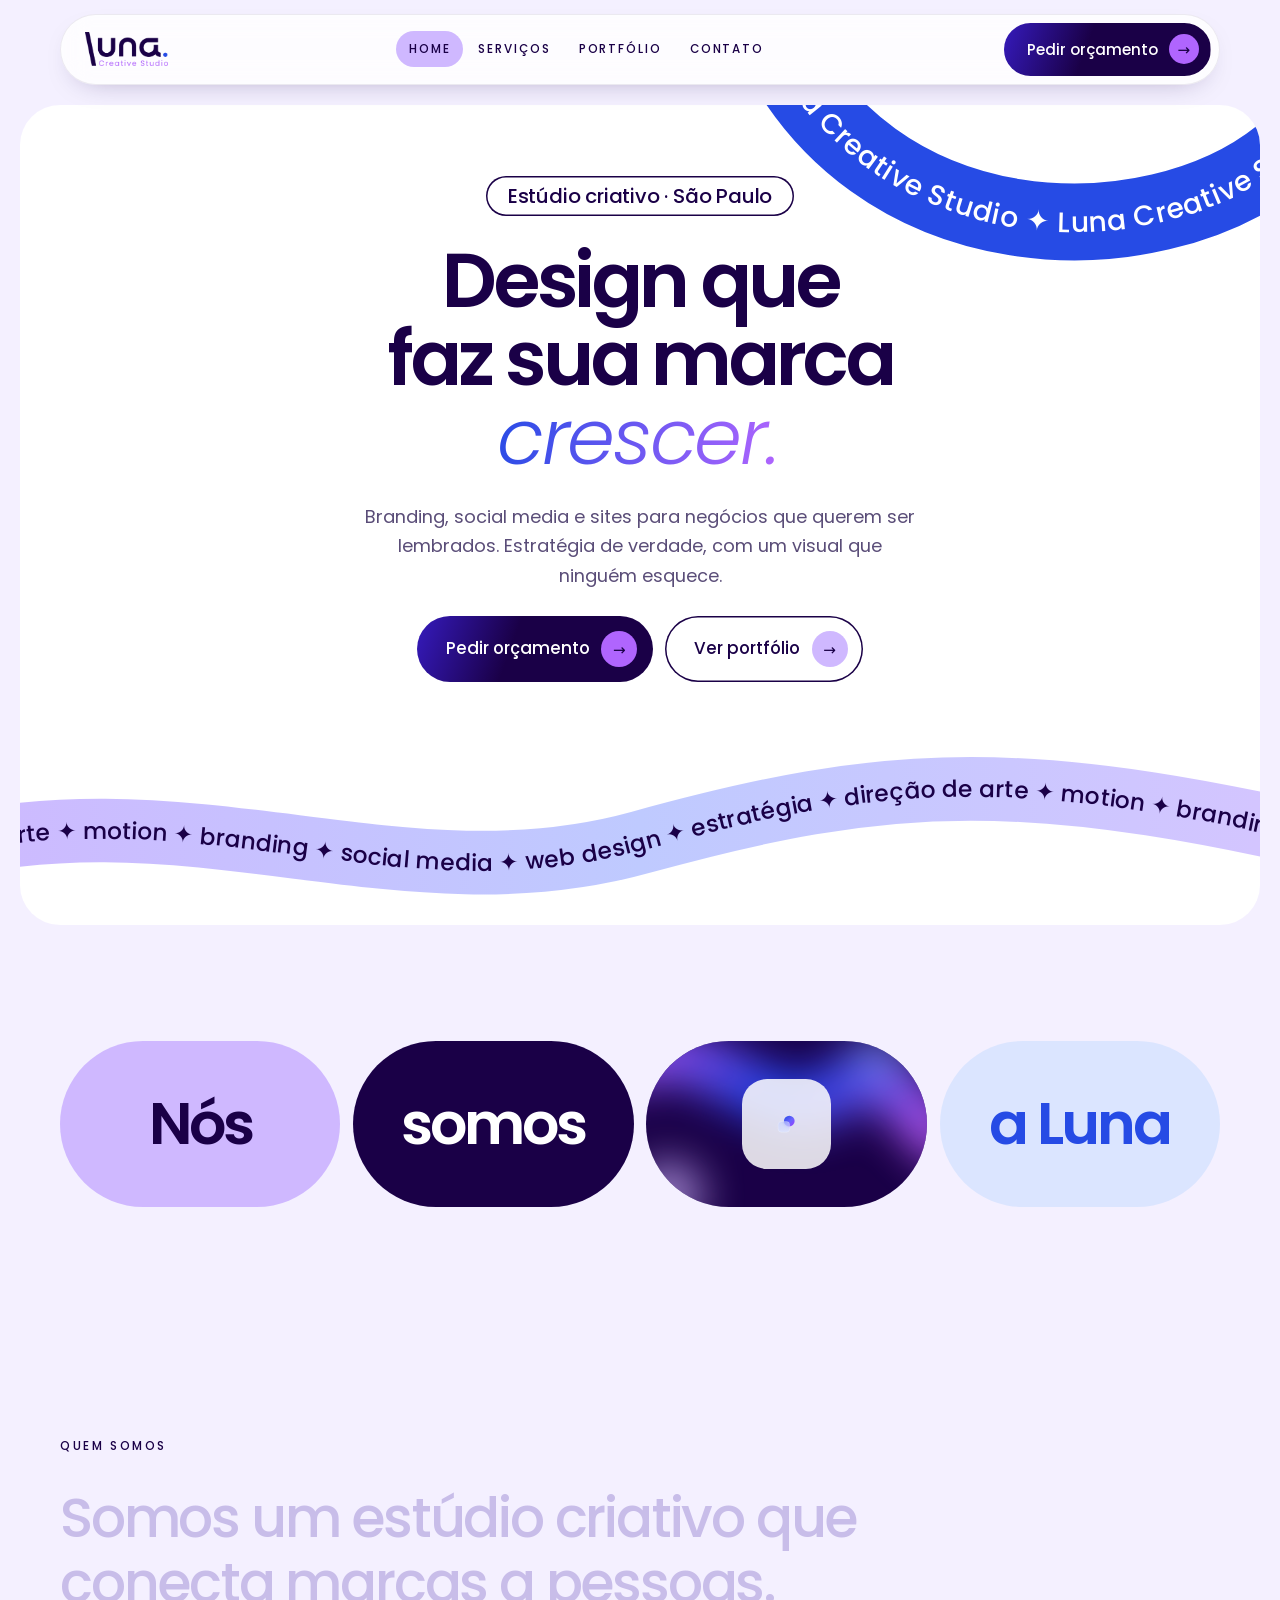
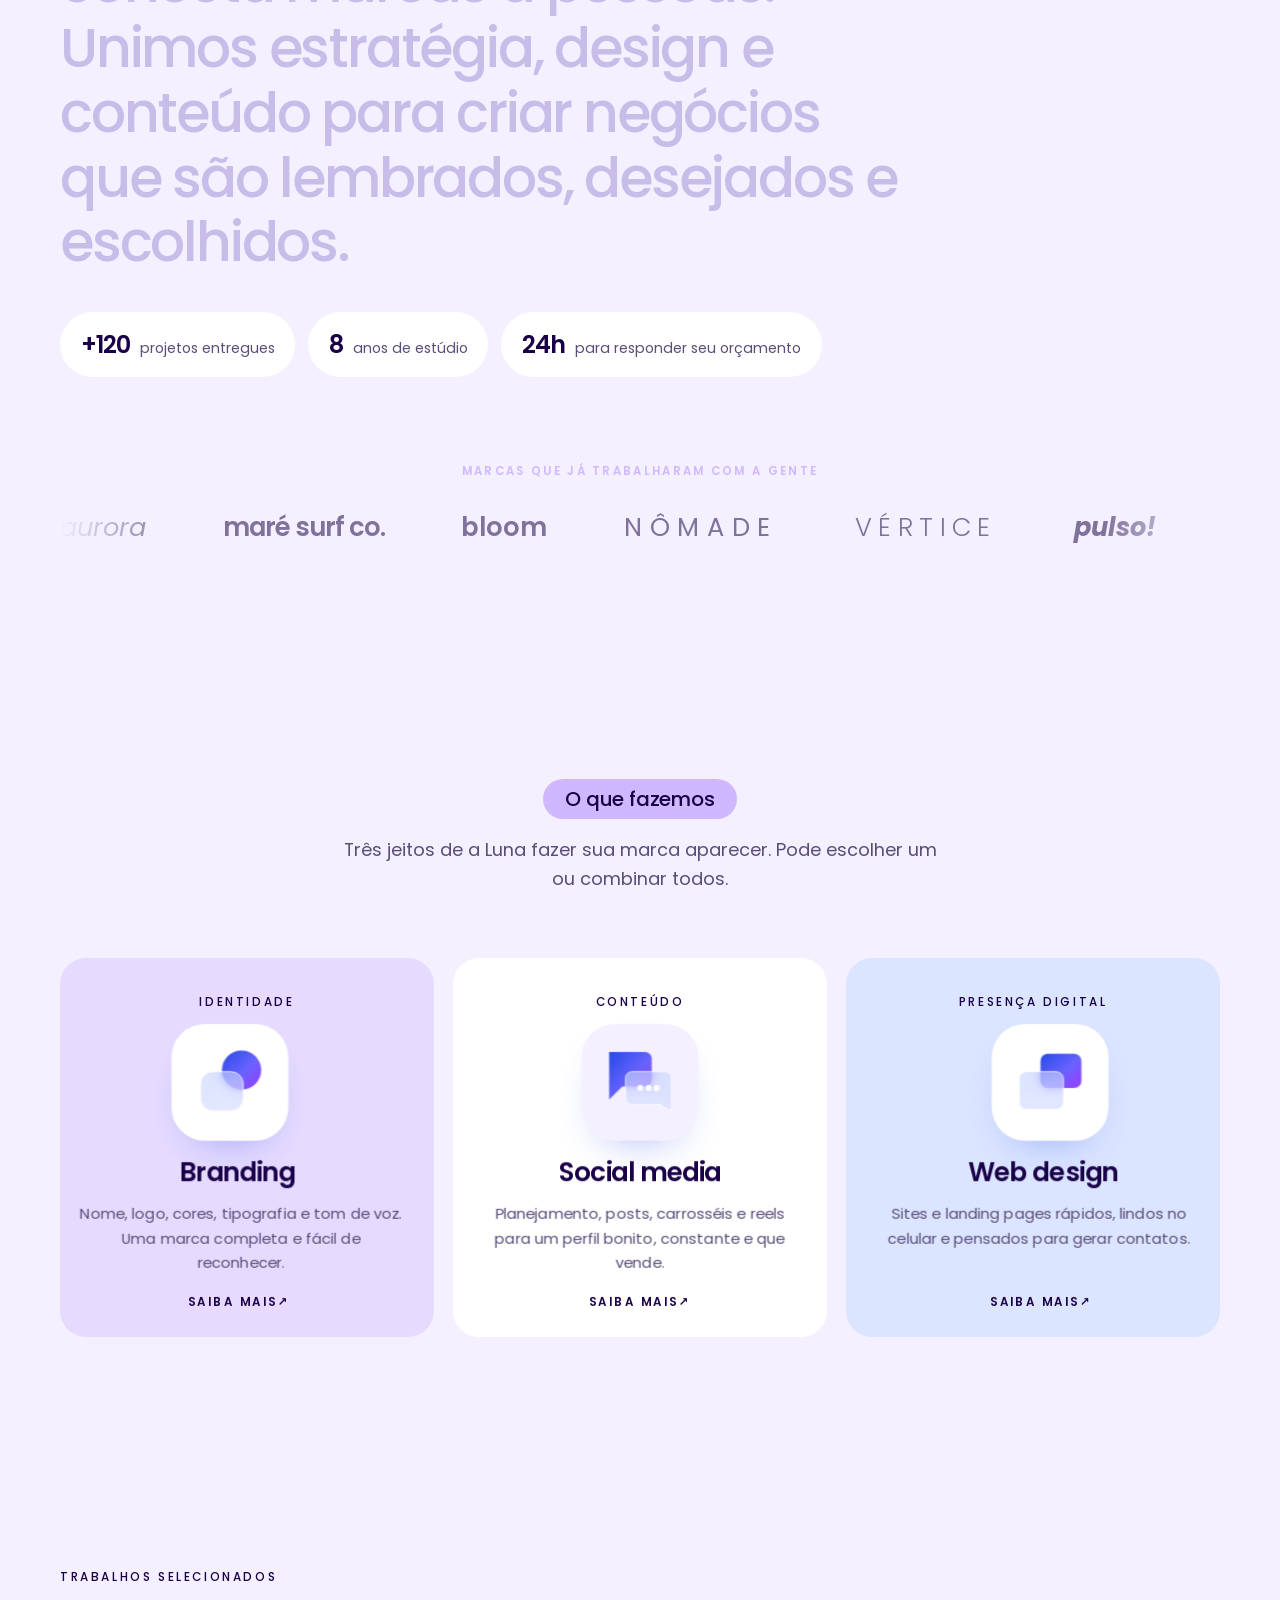
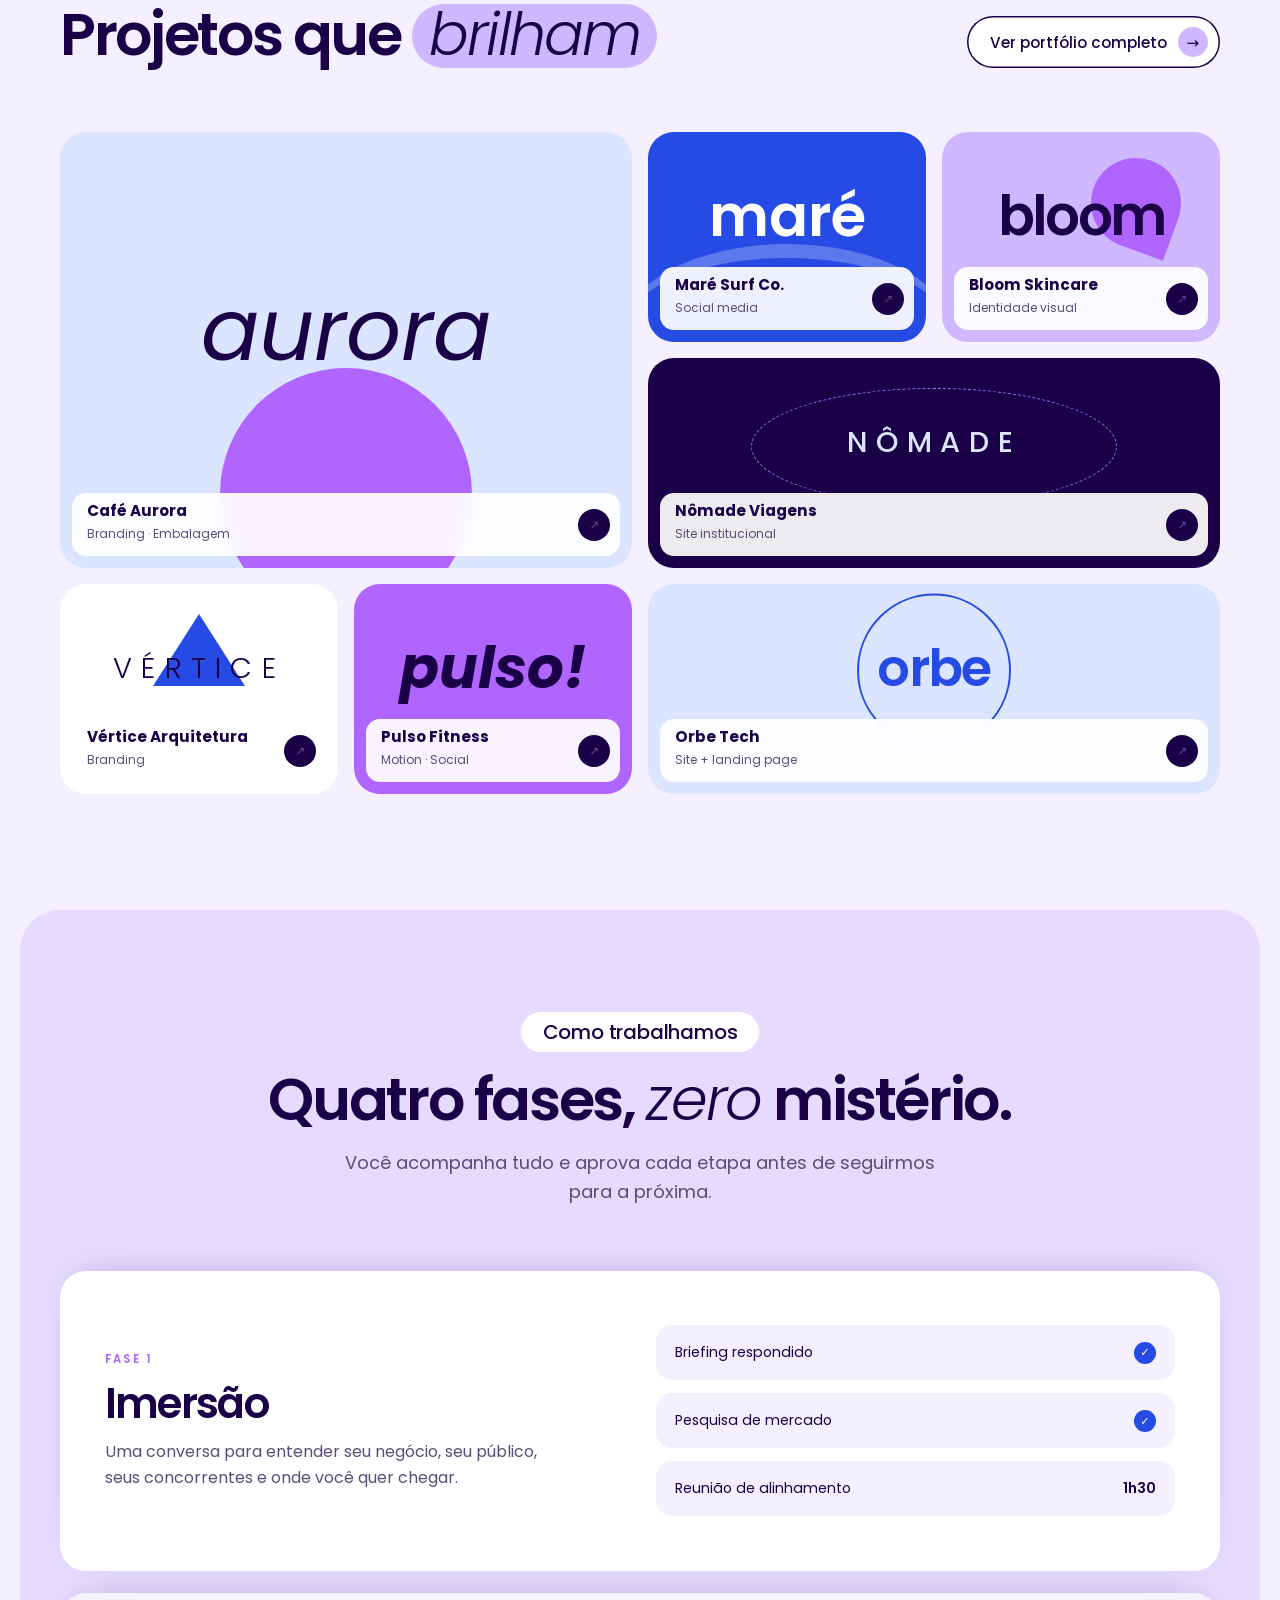
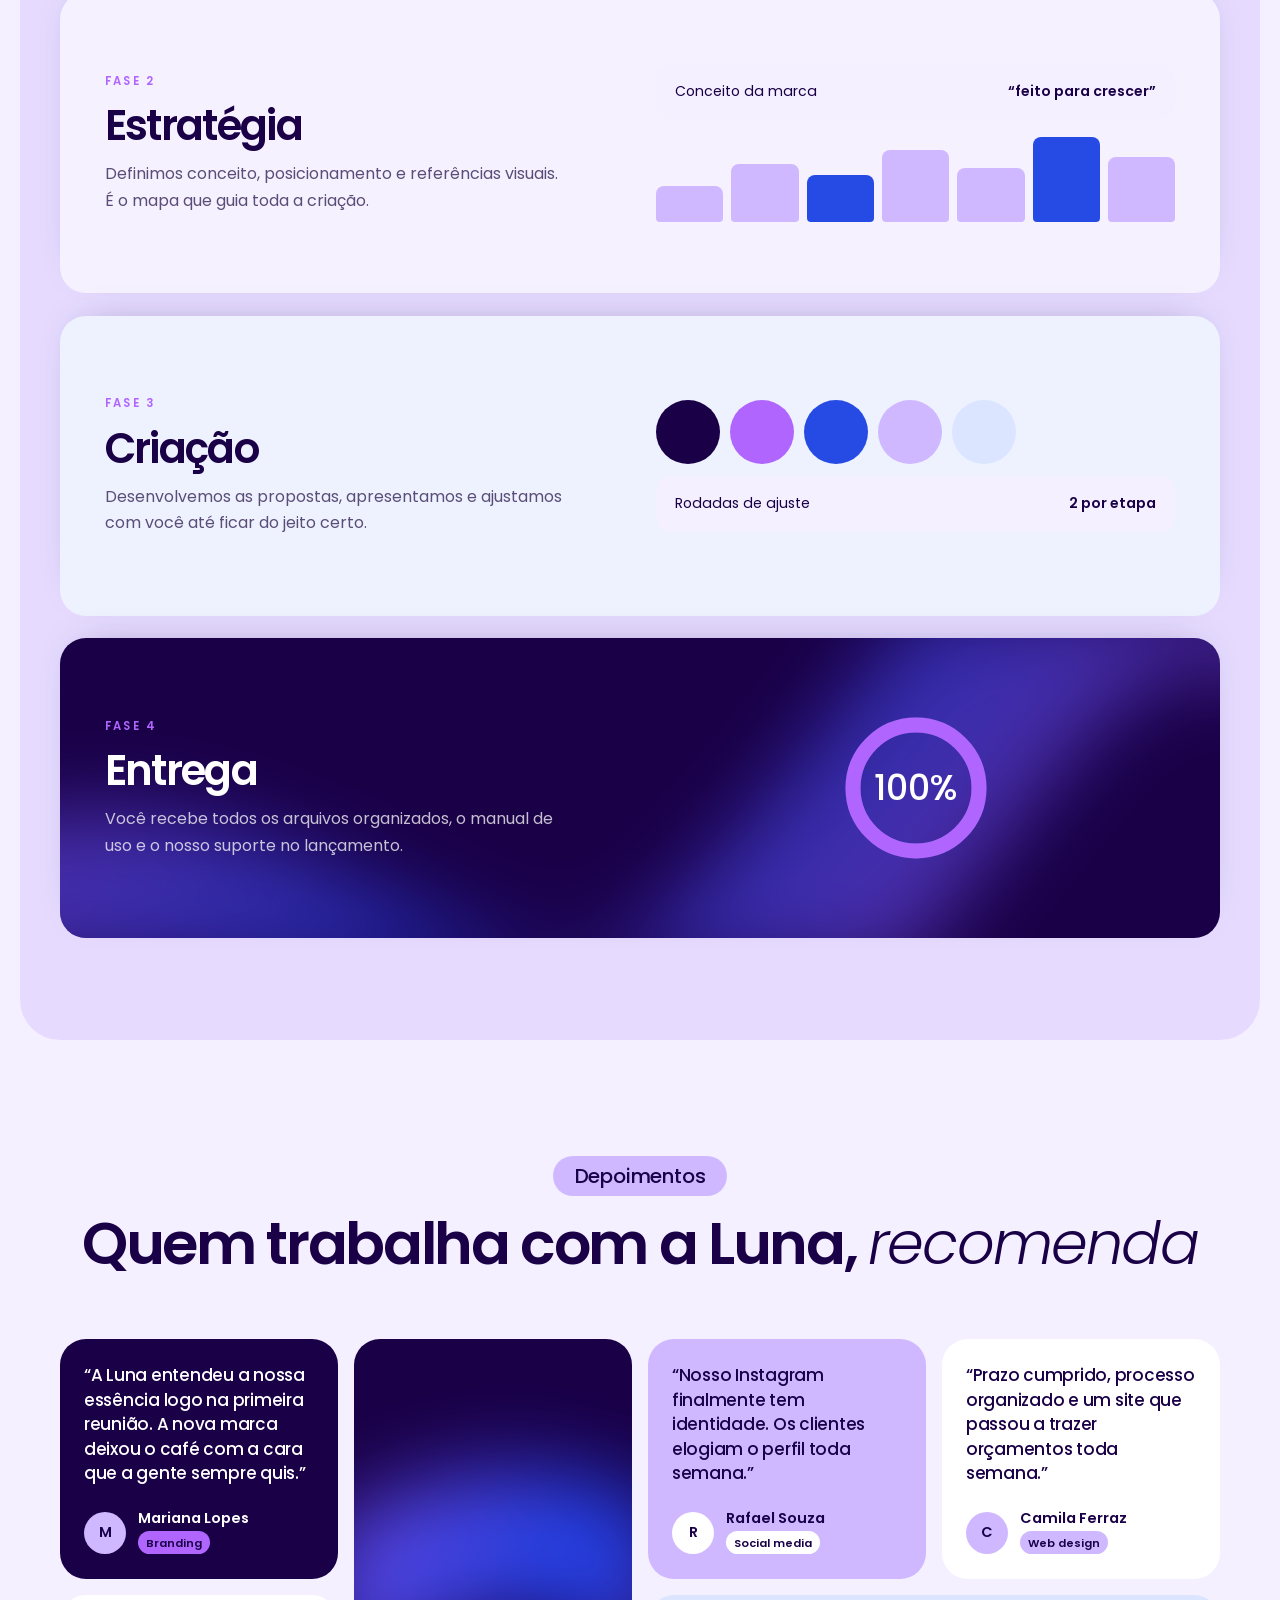
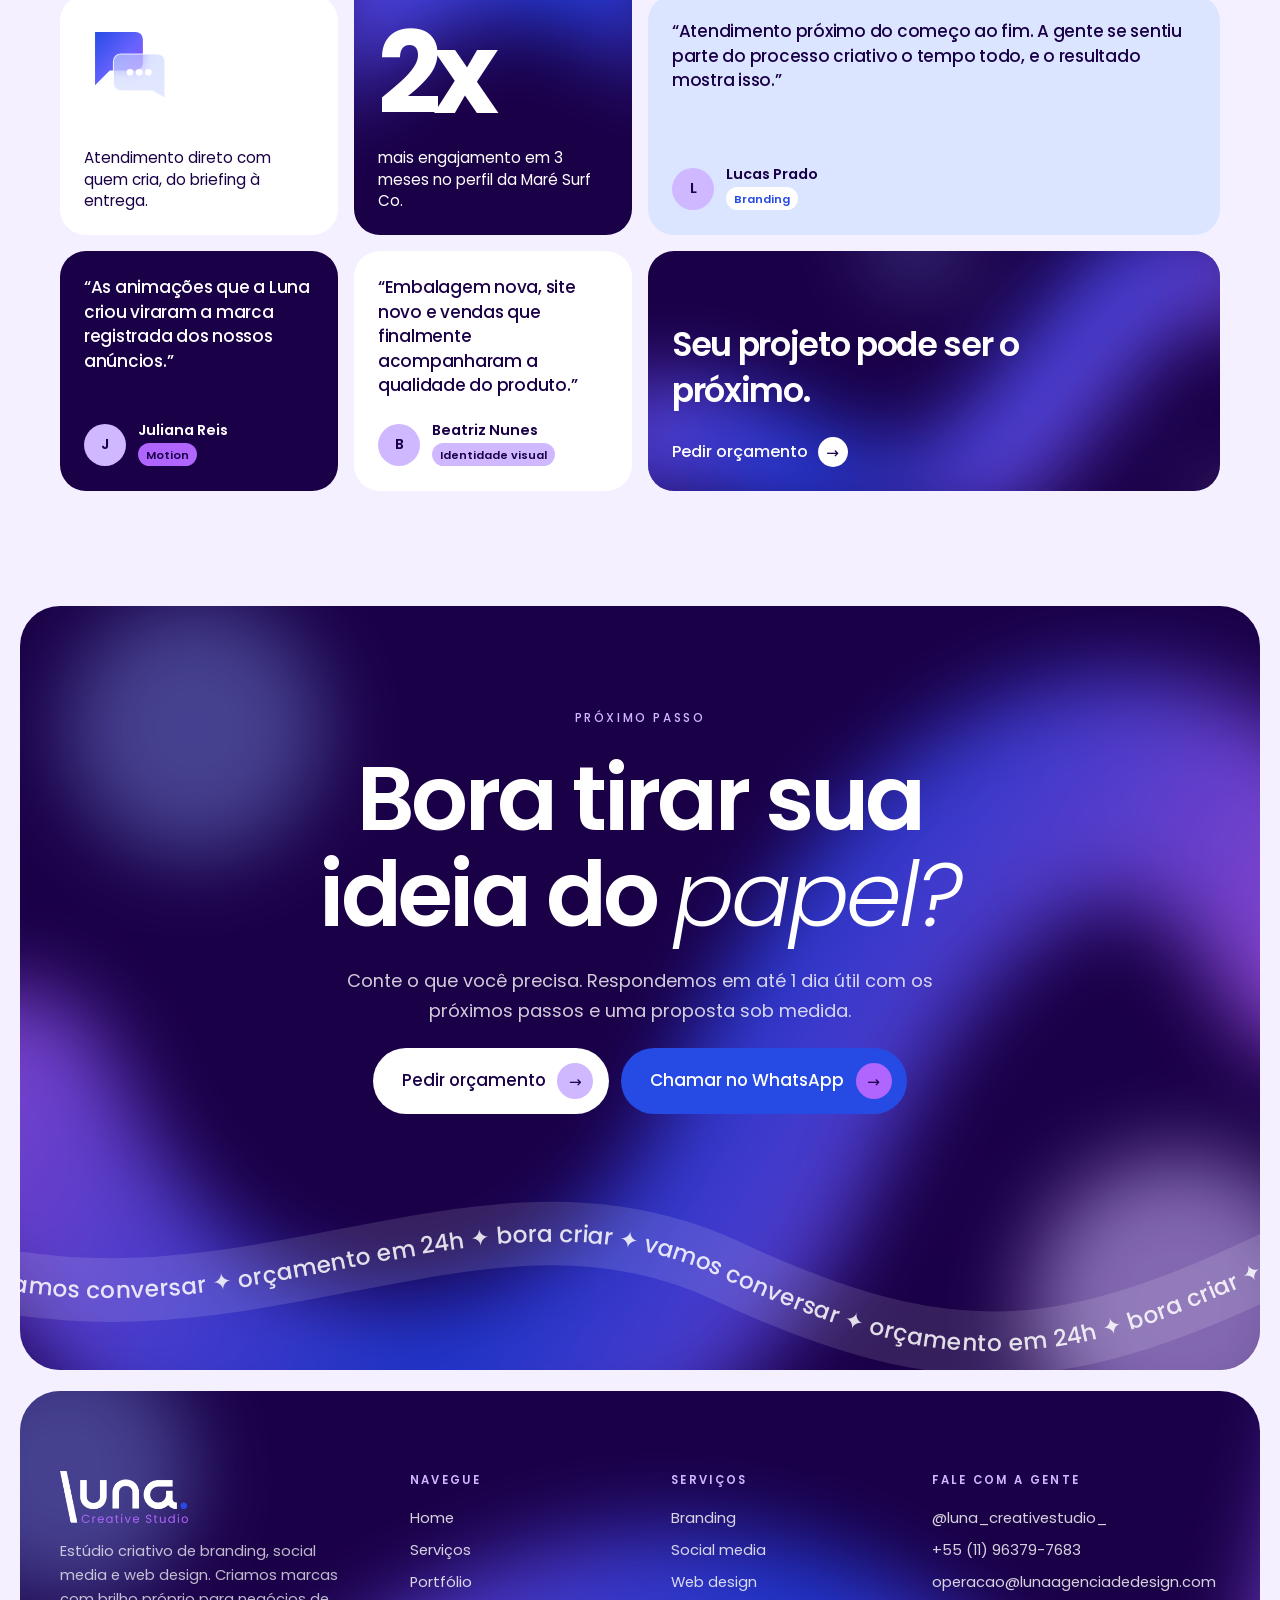
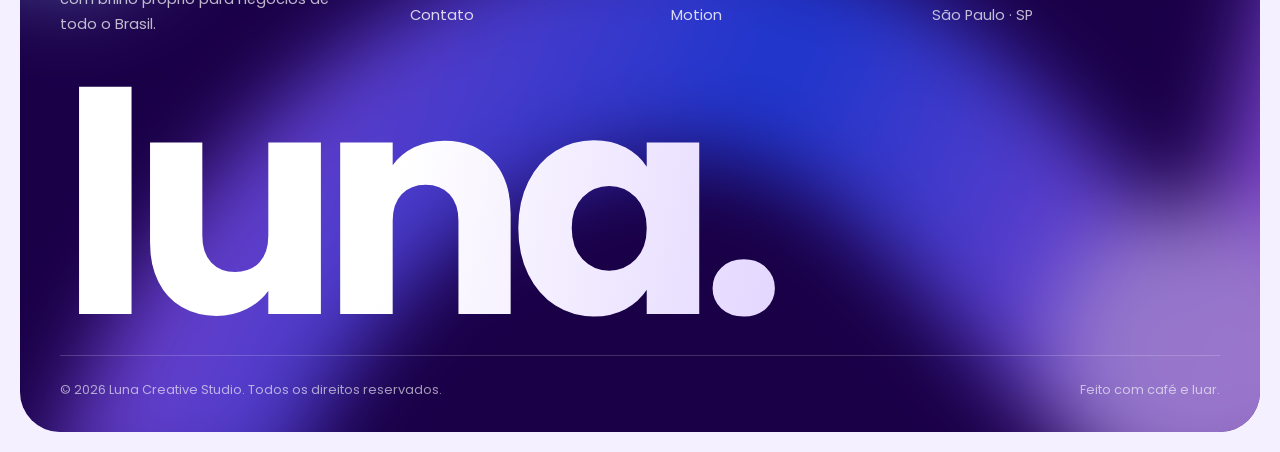
==== commit cc2d9afc: "Novo estilo: faixas onduladas com texto, pílulas, frase que acende na rolagem e depoimentos em bento" ====
--- a/index.html
+++ b/index.html
@@ -37,114 +37,46 @@
 </header>
 
 <main>
-<!-- ===== HERO: céu noturno + lua 3D ===== -->
-<section class="hero panel panel--glow">
-  <div class="stage__blob" aria-hidden="true"><svg viewBox="0 0 800 500" preserveAspectRatio="xMidYMid slice"><defs><linearGradient id="grad-hero" x1="0" x2="1" y1="0" y2="0.3"><stop offset="0" stop-color="#b065fe"/><stop offset=".55" stop-color="#264be5"/><stop offset="1" stop-color="#b065fe"/></linearGradient></defs><path d="M60 310 C 150 540, 390 520, 470 330 S 690 70, 770 230" fill="none" stroke="url(#grad-hero)" stroke-width="120" stroke-linecap="round"/><circle cx="160" cy="110" r="70" fill="#8fa6ff" opacity=".55"/><circle cx="690" cy="420" r="80" fill="#cfb8ff" opacity=".8"/></svg></div>
-  <span class="stars " aria-hidden="true" style="box-shadow:663px 970px 0 0 rgba(255,255,255,.35), 1333px 49px 0 0 rgba(255,255,255,.9), 748px 596px 0 0 rgba(255,255,255,.7), 76px 88px 0 0 rgba(255,255,255,.35), 143px 246px 0 0 rgba(255,255,255,.35), 121px 846px 0 0.5px rgba(255,255,255,.9), 457px 645px 0 0.5px rgba(255,255,255,.9), 1181px 599px 0 0 rgba(255,255,255,.9), 452px 47px 0 0.5px rgba(255,255,255,.7), 593px 429px 0 0 rgba(255,255,255,.9), 1169px 315px 0 0.5px rgba(255,255,255,.7), 211px 595px 0 0.5px rgba(255,255,255,.7), 762px 99px 0 0.5px rgba(255,255,255,.9), 1155px 61px 0 0.5px rgba(255,255,255,.7), 1016px 696px 0 0.5px rgba(255,255,255,.35), 643px 476px 0 0.5px rgba(255,255,255,.35), 740px 306px 0 0 rgba(255,255,255,.7), 1431px 798px 0 0 rgba(255,255,255,.9), 1176px 307px 0 0.5px rgba(255,255,255,.35), 703px 746px 0 0 rgba(255,255,255,.5), 1247px 74px 0 0 rgba(255,255,255,.35), 337px 775px 0 0 rgba(255,255,255,.7), 1001px 431px 0 0 rgba(255,255,255,.9), 1142px 586px 0 0 rgba(255,255,255,.5), 1423px 358px 0 0.5px rgba(255,255,255,.35), 1187px 816px 0 0 rgba(255,255,255,.9), 191px 967px 0 0 rgba(255,255,255,.35), 1427px 680px 0 0 rgba(255,255,255,.9), 1497px 718px 0 0 rgba(255,255,255,.35), 582px 733px 0 0 rgba(255,255,255,.5), 46px 963px 0 0 rgba(255,255,255,.5), 344px 625px 0 0 rgba(255,255,255,.35), 120px 223px 0 0 rgba(255,255,255,.7), 507px 407px 0 0 rgba(255,255,255,.35), 165px 170px 0 0 rgba(255,255,255,.35), 1125px 284px 0 0 rgba(255,255,255,.35), 1126px 285px 0 0.5px rgba(255,255,255,.35), 734px 699px 0 0 rgba(255,255,255,.7), 309px 84px 0 0 rgba(255,255,255,.7), 475px 674px 0 0 rgba(255,255,255,.9), 993px 851px 0 0.5px rgba(255,255,255,.7), 538px 288px 0 0 rgba(255,255,255,.7), 858px 547px 0 0 rgba(255,255,255,.5), 257px 707px 0 0.5px rgba(255,255,255,.9), 935px 921px 0 0.5px rgba(255,255,255,.35), 815px 408px 0 0 rgba(255,255,255,.9), 986px 649px 0 0 rgba(255,255,255,.9), 390px 68px 0 0 rgba(255,255,255,.35), 332px 112px 0 0 rgba(255,255,255,.9), 209px 0px 0 0.5px rgba(255,255,255,.7), 1098px 103px 0 0 rgba(255,255,255,.9), 144px 895px 0 0 rgba(255,255,255,.35), 304px 649px 0 0 rgba(255,255,255,.5), 1233px 372px 0 0 rgba(255,255,255,.9), 236px 869px 0 0 rgba(255,255,255,.35), 983px 495px 0 0 rgba(255,255,255,.9), 295px 104px 0 0.5px rgba(255,255,255,.5), 542px 490px 0 0.5px rgba(255,255,255,.7), 1057px 23px 0 0 rgba(255,255,255,.5), 300px 706px 0 0.5px rgba(255,255,255,.9), 1081px 305px 0 0.5px rgba(255,255,255,.9), 1425px 865px 0 0 rgba(255,255,255,.5), 342px 364px 0 0 rgba(255,255,255,.5), 1303px 228px 0 0.5px rgba(255,255,255,.7), 490px 837px 0 0 rgba(255,255,255,.7), 409px 530px 0 0 rgba(255,255,255,.5), 1497px 29px 0 0 rgba(255,255,255,.5), 967px 265px 0 0 rgba(255,255,255,.5), 915px 827px 0 0.5px rgba(255,255,255,.5), 746px 82px 0 0 rgba(255,255,255,.9)"></span><span class="stars stars--b" aria-hidden="true" style="box-shadow:464px 481px 0 0 rgba(255,255,255,.5), 418px 494px 0 0.5px rgba(255,255,255,.9), 981px 931px 0 0.5px rgba(255,255,255,.5), 1317px 86px 0 0.5px rgba(255,255,255,.9), 795px 801px 0 0.5px rgba(255,255,255,.7), 979px 910px 0 0 rgba(255,255,255,.35), 1302px 340px 0 0 rgba(255,255,255,.35), 948px 411px 0 0.5px rgba(255,255,255,.9), 1484px 162px 0 0 rgba(255,255,255,.7), 56px 154px 0 0.5px rgba(255,255,255,.35), 1343px 149px 0 0.5px rgba(255,255,255,.35), 1346px 959px 0 0 rgba(255,255,255,.7), 1123px 561px 0 0 rgba(255,255,255,.9), 29px 818px 0 0.5px rgba(255,255,255,.9), 1078px 767px 0 0 rgba(255,255,255,.35), 398px 845px 0 0 rgba(255,255,255,.9), 515px 217px 0 0 rgba(255,255,255,.7), 1201px 333px 0 0 rgba(255,255,255,.35), 268px 62px 0 0.5px rgba(255,255,255,.5), 938px 678px 0 0.5px rgba(255,255,255,.35), 1027px 133px 0 0.5px rgba(255,255,255,.7), 1072px 522px 0 0 rgba(255,255,255,.35), 375px 623px 0 0 rgba(255,255,255,.7), 352px 144px 0 0 rgba(255,255,255,.9), 1139px 63px 0 0 rgba(255,255,255,.35), 217px 904px 0 0.5px rgba(255,255,255,.9), 508px 195px 0 0 rgba(255,255,255,.9), 200px 519px 0 0 rgba(255,255,255,.9), 129px 453px 0 0 rgba(255,255,255,.7), 1418px 283px 0 0 rgba(255,255,255,.35), 1039px 964px 0 0 rgba(255,255,255,.5), 1145px 914px 0 0 rgba(255,255,255,.35), 280px 426px 0 0 rgba(255,255,255,.35), 905px 323px 0 0 rgba(255,255,255,.7), 877px 74px 0 0 rgba(255,255,255,.5), 250px 918px 0 0 rgba(255,255,255,.5), 292px 259px 0 0 rgba(255,255,255,.35), 449px 764px 0 0 rgba(255,255,255,.35), 997px 166px 0 0.5px rgba(255,255,255,.7), 330px 723px 0 0 rgba(255,255,255,.35), 694px 431px 0 0 rgba(255,255,255,.5), 652px 94px 0 0.5px rgba(255,255,255,.5), 39px 346px 0 0.5px rgba(255,255,255,.35), 902px 720px 0 0 rgba(255,255,255,.35), 678px 529px 0 0.5px rgba(255,255,255,.5), 1049px 983px 0 0 rgba(255,255,255,.9), 468px 995px 0 0 rgba(255,255,255,.9), 543px 278px 0 0 rgba(255,255,255,.7), 553px 773px 0 0 rgba(255,255,255,.35), 1384px 838px 0 0 rgba(255,255,255,.35)"></span>
-  <div class="wrap">
-    <div class="hero__grid">
-      <div class="hero__text">
-        <span class="tag">✦ Luna Creative Studio</span>
-        <h1 class="hero__title"><span class="word" style="--i:0">Marcas</span> <span class="word" style="--i:1">com</span> <span class="word pill-hl pill-hl--lav" style="--i:2"><em>brilho</em></span> <span class="word" style="--i:3">próprio.</span></h1>
-        <p class="lead">Somos um estúdio criativo de branding, social media e web design. A gente cria marcas que as pessoas lembram, curtem e compartilham.</p>
-        <div class="hero__actions">
-          <a class="btn btn--light btn--big" href="portfolio.html">Ver portfólio <span class="btn__arrow" aria-hidden="true">→</span></a>
-          <a class="btn btn--big" style="background:var(--blue)" href="contato.html">Pedir orçamento <span class="btn__arrow" aria-hidden="true">→</span></a>
-        </div>
-      </div>
-
-      <!-- Cena 3D: a lua, os anéis com os serviços e os cubos de vidro -->
-      <div class="moon-scene" aria-hidden="true">
-        <div class="moon-glow"></div>
-        <!-- camada de trás: anéis inteiros + serviços quando passam atrás da lua -->
-        <div class="orbit-layer orbit-layer--back"><div class="rig">
-          <div class="ring ring--outer"></div><div class="ring"></div>
-          <div class="orbiters"><span class="orbiter" style="--i:0"><span class="orbiter__chip">Branding</span></span><span class="orbiter" style="--i:1"><span class="orbiter__chip">Social media</span></span><span class="orbiter" style="--i:2"><span class="orbiter__chip">Web design</span></span><span class="orbiter" style="--i:3"><span class="orbiter__chip">Motion</span></span><span class="orbiter" style="--i:4"><span class="orbiter__chip">Direção de arte</span></span></div>
-        </div></div>
-        <div class="moon"><div class="moon__surface"></div><div class="moon__shade"></div><div class="moon__shine"></div></div>
-        <!-- camada da frente: metade da frente dos anéis + serviços passando na frente -->
-        <div class="orbit-layer orbit-layer--front-ring"><div class="rig"><div class="ring ring--outer"></div><div class="ring"></div></div></div>
-        <div class="orbit-layer orbit-layer--front"><div class="rig"><div class="orbiters"><span class="orbiter" style="--i:0"><span class="orbiter__chip">Branding</span></span><span class="orbiter" style="--i:1"><span class="orbiter__chip">Social media</span></span><span class="orbiter" style="--i:2"><span class="orbiter__chip">Web design</span></span><span class="orbiter" style="--i:3"><span class="orbiter__chip">Motion</span></span><span class="orbiter" style="--i:4"><span class="orbiter__chip">Direção de arte</span></span></div></div></div>
-        <div class="cube-wrap cube-wrap--a" data-parallax="0.12"><div class="cube"><span class="cube__f"></span><span class="cube__f"></span><span class="cube__f"></span><span class="cube__f"></span><span class="cube__f"></span><span class="cube__f"></span></div></div>
-        <div class="cube-wrap cube-wrap--b" data-parallax="0.2"><div class="cube"><span class="cube__f"></span><span class="cube__f"></span><span class="cube__f"></span><span class="cube__f"></span><span class="cube__f"></span><span class="cube__f"></span></div></div>
-        <div class="cube-wrap cube-wrap--c" data-parallax="0.3"><div class="cube"><span class="cube__f"></span><span class="cube__f"></span><span class="cube__f"></span><span class="cube__f"></span><span class="cube__f"></span><span class="cube__f"></span></div></div>
-        <div class="float-card float-card--a"><span class="float-card__icon"><svg class="glass-icon" viewBox="0 0 100 100" aria-hidden="true"><defs><linearGradient id="g-badge4" x1="0" y1="0" x2="1" y2="1"><stop offset="0" stop-color="#264be5"/><stop offset=".55" stop-color="#6a63ff"/><stop offset="1" stop-color="#9b3dff"/></linearGradient><linearGradient id="f-badge4" x1="0" y1="0" x2="0" y2="1"><stop offset="0" stop-color="#c9d4ff" stop-opacity=".62"/><stop offset="1" stop-color="#dbe2ff" stop-opacity=".78"/></linearGradient><filter id="b-badge4" x="-30%" y="-30%" width="160%" height="160%"><feGaussianBlur stdDeviation="6"/></filter><clipPath id="c-badge4"><rect x="34" y="34" width="54" height="54" rx="16"/></clipPath></defs><g fill="url(#g-badge4)"><circle cx="40" cy="40" r="26"/></g><g clip-path="url(#c-badge4)"><g fill="url(#g-badge4)" filter="url(#b-badge4)" opacity=".9"><circle cx="40" cy="40" r="26"/></g></g><g fill="url(#f-badge4)" stroke="#ffffff" stroke-opacity=".8" stroke-width="1.2"><rect x="34" y="34" width="54" height="54" rx="16"/></g><path d="M50 61l7 7 14-15" fill="none" stroke="#ffffff" stroke-width="5" stroke-linecap="round" stroke-linejoin="round"/></svg></span><span><strong>+120</strong>projetos entregues</span></div>
-        <div class="float-card float-card--b"><span class="float-card__icon"><svg class="glass-icon" viewBox="0 0 100 100" aria-hidden="true"><defs><linearGradient id="g-user5" x1="0" y1="0" x2="1" y2="1"><stop offset="0" stop-color="#264be5"/><stop offset=".55" stop-color="#6a63ff"/><stop offset="1" stop-color="#9b3dff"/></linearGradient><linearGradient id="f-user5" x1="0" y1="0" x2="0" y2="1"><stop offset="0" stop-color="#c9d4ff" stop-opacity=".62"/><stop offset="1" stop-color="#dbe2ff" stop-opacity=".78"/></linearGradient><filter id="b-user5" x="-30%" y="-30%" width="160%" height="160%"><feGaussianBlur stdDeviation="6"/></filter><clipPath id="c-user5"><circle cx="40" cy="40" r="15"/><path d="M12 88c0-16 12-28 28-28s28 12 28 28z"/></clipPath></defs><g fill="url(#g-user5)"><circle cx="62" cy="30" r="15"/><path d="M36 80c0-16 12-28 26-28s26 12 26 28z"/></g><g clip-path="url(#c-user5)"><g fill="url(#g-user5)" filter="url(#b-user5)" opacity=".9"><circle cx="62" cy="30" r="15"/><path d="M36 80c0-16 12-28 26-28s26 12 26 28z"/></g></g><g fill="url(#f-user5)" stroke="#ffffff" stroke-opacity=".8" stroke-width="1.2"><circle cx="40" cy="40" r="15"/><path d="M12 88c0-16 12-28 28-28s28 12 28 28z"/></g></svg></span><span><strong>98%</strong>clientes que voltam</span></div>
-      </div>
-    </div>
-
-    <div class="stats-row">
-      <div class="stat-pill">
-        <div class="avatars" aria-hidden="true"><span style="background:#cfb8ff">M</span><span style="background:#e6dbff">R</span><span style="background:#dbe5ff">C</span></div>
-        <span class="stat-pill__num" data-count="40" data-prefix="+">+40</span>
-        <p>marcas que ganharam brilho novo com a gente</p>
-      </div>
-      <div class="stat-pill">
-        <span class="stat-pill__num" data-count="8">8</span>
-        <p>anos criando identidades, conteúdos e sites</p>
-      </div>
-      <div class="stat-pill">
-        <span class="stat-pill__num" data-count="24" data-suffix="h">24h</span>
-        <p>para responder seu pedido de orçamento</p>
-      </div>
-    </div>
-  </div>
-</section>
-
-<!-- ===== ESCOLHA SEU CAMINHO ===== -->
-<section class="section" id="caminhos">
-  <div class="wrap">
-    <div class="head reveal">
-      <span class="tag">Escolha seu caminho</span>
-      <p class="lead center">Três jeitos de a Luna fazer sua marca aparecer. Pode escolher um ou combinar todos.</p>
-    </div>
-    <div class="paths reveal reveal--zoom">
-      <a class="path-card path-card--butter" href="servicos.html#branding" data-tilt>
-        <span class="label">Identidade</span>
-        <span class="icon-tile"><svg class="glass-icon" viewBox="0 0 100 100" aria-hidden="true"><defs><linearGradient id="g-shapes1" x1="0" y1="0" x2="1" y2="1"><stop offset="0" stop-color="#264be5"/><stop offset=".55" stop-color="#6a63ff"/><stop offset="1" stop-color="#9b3dff"/></linearGradient><linearGradient id="f-shapes1" x1="0" y1="0" x2="0" y2="1"><stop offset="0" stop-color="#c9d4ff" stop-opacity=".62"/><stop offset="1" stop-color="#dbe2ff" stop-opacity=".78"/></linearGradient><filter id="b-shapes1" x="-30%" y="-30%" width="160%" height="160%"><feGaussianBlur stdDeviation="6"/></filter><clipPath id="c-shapes1"><rect x="14" y="38" width="52" height="48" rx="15"/></clipPath></defs><g fill="url(#g-shapes1)"><circle cx="64" cy="36" r="24"/></g><g clip-path="url(#c-shapes1)"><g fill="url(#g-shapes1)" filter="url(#b-shapes1)" opacity=".9"><circle cx="64" cy="36" r="24"/></g></g><g fill="url(#f-shapes1)" stroke="#ffffff" stroke-opacity=".8" stroke-width="1.2"><rect x="14" y="38" width="52" height="48" rx="15"/></g></svg></span>
-        <h3>Branding</h3>
-        <p>Nome, logo, cores, tipografia e tom de voz. Uma marca completa e fácil de reconhecer.</p>
-        <span class="path-card__more">Saiba mais</span>
-      </a>
-      <a class="path-card path-card--pink" href="servicos.html#social" data-tilt>
-        <span class="label">Conteúdo</span>
-        <span class="icon-tile"><svg class="glass-icon" viewBox="0 0 100 100" aria-hidden="true"><defs><linearGradient id="g-chat2" x1="0" y1="0" x2="1" y2="1"><stop offset="0" stop-color="#264be5"/><stop offset=".55" stop-color="#6a63ff"/><stop offset="1" stop-color="#9b3dff"/></linearGradient><linearGradient id="f-chat2" x1="0" y1="0" x2="0" y2="1"><stop offset="0" stop-color="#c9d4ff" stop-opacity=".62"/><stop offset="1" stop-color="#dbe2ff" stop-opacity=".78"/></linearGradient><filter id="b-chat2" x="-30%" y="-30%" width="160%" height="160%"><feGaussianBlur stdDeviation="6"/></filter><clipPath id="c-chat2"><path d="M40 38h40a8 8 0 0 1 8 8v40L74 78H40a8 8 0 0 1-8-8V46a8 8 0 0 1 8-8z"/></clipPath></defs><g fill="url(#g-chat2)"><path d="M12 14h44a8 8 0 0 1 8 8v26a8 8 0 0 1-8 8H28L12 72z"/></g><g clip-path="url(#c-chat2)"><g fill="url(#g-chat2)" filter="url(#b-chat2)" opacity=".9"><path d="M12 14h44a8 8 0 0 1 8 8v26a8 8 0 0 1-8 8H28L12 72z"/></g></g><g fill="url(#f-chat2)" stroke="#ffffff" stroke-opacity=".8" stroke-width="1.2"><path d="M40 38h40a8 8 0 0 1 8 8v40L74 78H40a8 8 0 0 1-8-8V46a8 8 0 0 1 8-8z"/></g><g fill="#ffffff"><circle cx="50" cy="58" r="3.6"/><circle cx="60" cy="58" r="3.6"/><circle cx="70" cy="58" r="3.6"/></g></svg></span>
-        <h3>Social media</h3>
-        <p>Planejamento, posts, carrosséis e reels para um perfil bonito, constante e que vende.</p>
-        <span class="path-card__more">Saiba mais</span>
-      </a>
-      <a class="path-card path-card--ice" href="servicos.html#web" data-tilt>
-        <span class="label">Presença digital</span>
-        <span class="icon-tile"><svg class="glass-icon" viewBox="0 0 100 100" aria-hidden="true"><defs><linearGradient id="g-windows3" x1="0" y1="0" x2="1" y2="1"><stop offset="0" stop-color="#264be5"/><stop offset=".55" stop-color="#6a63ff"/><stop offset="1" stop-color="#9b3dff"/></linearGradient><linearGradient id="f-windows3" x1="0" y1="0" x2="0" y2="1"><stop offset="0" stop-color="#c9d4ff" stop-opacity=".62"/><stop offset="1" stop-color="#dbe2ff" stop-opacity=".78"/></linearGradient><filter id="b-windows3" x="-30%" y="-30%" width="160%" height="160%"><feGaussianBlur stdDeviation="6"/></filter><clipPath id="c-windows3"><rect x="12" y="38" width="54" height="46" rx="9"/></clipPath></defs><g fill="url(#g-windows3)"><rect x="38" y="16" width="50" height="42" rx="9"/></g><g clip-path="url(#c-windows3)"><g fill="url(#g-windows3)" filter="url(#b-windows3)" opacity=".9"><rect x="38" y="16" width="50" height="42" rx="9"/></g></g><g fill="url(#f-windows3)" stroke="#ffffff" stroke-opacity=".8" stroke-width="1.2"><rect x="12" y="38" width="54" height="46" rx="9"/></g></svg></span>
-        <h3>Web design</h3>
-        <p>Sites e landing pages rápidos, lindos no celular e pensados para gerar contatos.</p>
-        <span class="path-card__more">Saiba mais</span>
-      </a>
-    </div>
-  </div>
-</section>
-
-<!-- ===== CONHEÇA A LUNA ===== -->
-<section class="panel panel--glow">
-  <div class="stage__blob" aria-hidden="true"><svg viewBox="0 0 800 500" preserveAspectRatio="xMidYMid slice"><defs><linearGradient id="grad-about" x1="0" x2="1" y1="0" y2="0.3"><stop offset="0" stop-color="#b065fe"/><stop offset=".55" stop-color="#264be5"/><stop offset="1" stop-color="#b065fe"/></linearGradient></defs><path d="M-20 140 C 180 -40, 360 300, 520 170 S 740 380, 850 280" fill="none" stroke="url(#grad-about)" stroke-width="120" stroke-linecap="round"/><circle cx="620" cy="90" r="70" fill="#8fa6ff" opacity=".55"/><circle cx="120" cy="420" r="80" fill="#cfb8ff" opacity=".8"/></svg></div>
-  <div class="wrap about-text">
-    <div class="about-text__title reveal reveal--left">
-      <span class="label">Estúdio criativo · São Paulo</span>
-      <h2 class="title">Conheça a <span class="pill-hl pill-hl--ice"><em>Luna</em></span></h2>
-    </div>
-    <div class="about-text__body reveal reveal--right">
-      <p>A Luna nasceu para ajudar negócios a encontrarem a própria voz. Unimos estratégia e criatividade para construir marcas consistentes, do primeiro rascunho do logo até o post de amanhã.</p>
-      <p>Somos um time pequeno de propósito: você fala direto com quem cria, acompanha cada etapa e recebe um trabalho feito sob medida, sem fórmula pronta.</p>
-      <ul class="about-facts">
-        <li><strong>Time enxuto</strong><span>você fala com quem cria</span></li>
-        <li><strong>Sob medida</strong><span>nada de fórmula pronta</span></li>
-        <li><strong>Todo o Brasil</strong><span>atendimento online</span></li>
-      </ul>
-      <div><a class="btn btn--light" href="servicos.html">Como trabalhamos <span class="btn__arrow" aria-hidden="true">→</span></a></div>
-    </div>
-  </div>
-  <div class="wrap" style="position:relative;z-index:2">
-    <p class="brands-title"><span>Marcas que já brilharam com a gente</span></p>
+<!-- ===== TOPO ===== -->
+<section class="hero panel panel--white">
+  <svg class="ribbon ribbon--hero ribbon--bottom" viewBox="0 0 1440 260" preserveAspectRatio="xMidYMid slice" aria-hidden="true"><defs><linearGradient id="rg-hero" x1="0" x2="1"><stop offset="0" stop-color="#cfb8ff"/><stop offset=".5" stop-color="#bfcaff"/><stop offset="1" stop-color="#d7c4ff"/></linearGradient><path id="rp-hero" d="M-140 180 C 180 80, 430 240, 720 160 S 1170 70, 1580 170"/></defs><use href="#rp-hero" class="ribbon__band" stroke="url(#rg-hero)"/><text class="ribbon__text"><textPath href="#rp-hero" startOffset="0" data-ribbon="1">branding   ✦   social media   ✦   web design   ✦   estratégia   ✦   direção de arte   ✦   motion   ✦   branding   ✦   social media   ✦   web design   ✦   estratégia   ✦   direção de arte   ✦   motion   ✦   branding   ✦   social media   ✦   web design   ✦   estratégia   ✦   direção de arte   ✦   motion   ✦   branding   ✦   social media   ✦   web design   ✦   estratégia   ✦   direção de arte   ✦   motion   ✦   branding   ✦   social media   ✦   web design   ✦   estratégia   ✦   direção de arte   ✦   motion   ✦   branding   ✦   social media   ✦   web design   ✦   estratégia   ✦   direção de arte   ✦   motion   ✦   branding   ✦   social media   ✦   web design   ✦   estratégia   ✦   direção de arte   ✦   motion   ✦   branding   ✦   social media   ✦   web design   ✦   estratégia   ✦   direção de arte   ✦   motion   ✦   branding   ✦   social media   ✦   web design   ✦   estratégia   ✦   direção de arte   ✦   motion   ✦   branding   ✦   social media   ✦   web design   ✦   estratégia   ✦   direção de arte   ✦   motion   ✦   branding   ✦   social media   ✦   web design   ✦   estratégia   ✦   direção de arte   ✦   motion   ✦   branding   ✦   social media   ✦   web design   ✦   estratégia   ✦   direção de arte   ✦   motion   ✦   branding   ✦   social media   ✦   web design   ✦   estratégia   ✦   direção de arte   ✦   motion   ✦   branding   ✦   social media   ✦   web design   ✦   estratégia   ✦   direção de arte   ✦   motion   ✦   </textPath></text></svg>
+  <svg class="ribbon ribbon--hero2 ribbon--blue" viewBox="0 0 1440 640" preserveAspectRatio="xMidYMid slice" aria-hidden="true"><defs><linearGradient id="rg-hero2" x1="0" x2="1"><stop offset="0" stop-color="#cfb8ff"/><stop offset=".5" stop-color="#bfcaff"/><stop offset="1" stop-color="#d7c4ff"/></linearGradient><path id="rp-hero2" d="M820 -60 C 900 120, 1120 120, 1220 40 S 1420 -40, 1560 120"/></defs><use href="#rp-hero2" class="ribbon__band" stroke="url(#rg-hero2)"/><text class="ribbon__text"><textPath href="#rp-hero2" startOffset="0" data-ribbon="-0.7">Luna Creative Studio   ✦   Luna Creative Studio   ✦   Luna Creative Studio   ✦   Luna Creative Studio   ✦   Luna Creative Studio   ✦   Luna Creative Studio   ✦   Luna Creative Studio   ✦   Luna Creative Studio   ✦   Luna Creative Studio   ✦   Luna Creative Studio   ✦   Luna Creative Studio   ✦   Luna Creative Studio   ✦   Luna Creative Studio   ✦   Luna Creative Studio   ✦   </textPath></text></svg>
+  <div class="wrap hero__inner">
+    <span class="tag tag--outline">Estúdio criativo · São Paulo</span>
+    <h1 class="hero__title"><span class="word" style="--i:0">Design</span> <span class="word" style="--i:1">que</span> <span class="word" style="--i:2">faz</span> <span class="word" style="--i:3">sua</span> <span class="word" style="--i:4">marca</span> <span class="word grad-text" style="--i:5"><em>crescer.</em></span></h1>
+    <p class="lead">Branding, social media e sites para negócios que querem ser lembrados. Estratégia de verdade, com um visual que ninguém esquece.</p>
+    <div class="hero__actions">
+      <a class="btn btn--big" href="contato.html">Pedir orçamento <span class="btn__arrow" aria-hidden="true">→</span></a>
+      <a class="btn btn--light btn--big" href="portfolio.html">Ver portfólio <span class="btn__arrow" aria-hidden="true">→</span></a>
+    </div>
+  </div>
+</section>
+
+<!-- ===== PÍLULAS (passe o mouse para crescerem) ===== -->
+<section class="section section--tight">
+  <div class="wrap">
+    <div class="word-pills">
+      <span class="wpill wpill--lav reveal" style="--d:0">Nós</span>
+      <span class="wpill wpill--ink reveal" style="--d:1">somos</span>
+      <span class="wpill wpill--glow reveal" style="--d:2" aria-hidden="true"><div class="stage__blob" aria-hidden="true"><svg viewBox="0 0 800 500" preserveAspectRatio="xMidYMid slice"><defs><linearGradient id="grad-pill" x1="0" x2="1" y1="0" y2="0.3"><stop offset="0" stop-color="#b065fe"/><stop offset=".55" stop-color="#264be5"/><stop offset="1" stop-color="#b065fe"/></linearGradient></defs><path d="M-20 140 C 180 -40, 360 300, 520 170 S 740 380, 850 280" fill="none" stroke="url(#grad-pill)" stroke-width="120" stroke-linecap="round"/><circle cx="620" cy="90" r="70" fill="#8fa6ff" opacity=".55"/><circle cx="120" cy="420" r="80" fill="#cfb8ff" opacity=".8"/></svg></div><span class="wpill__icon"><svg class="glass-icon" viewBox="0 0 100 100" aria-hidden="true"><defs><linearGradient id="g-shapes4" x1="0" y1="0" x2="1" y2="1"><stop offset="0" stop-color="#264be5"/><stop offset=".55" stop-color="#6a63ff"/><stop offset="1" stop-color="#9b3dff"/></linearGradient><linearGradient id="f-shapes4" x1="0" y1="0" x2="0" y2="1"><stop offset="0" stop-color="#c9d4ff" stop-opacity=".62"/><stop offset="1" stop-color="#dbe2ff" stop-opacity=".78"/></linearGradient><filter id="b-shapes4" x="-30%" y="-30%" width="160%" height="160%"><feGaussianBlur stdDeviation="6"/></filter><clipPath id="c-shapes4"><rect x="14" y="38" width="52" height="48" rx="15"/></clipPath></defs><g fill="url(#g-shapes4)"><circle cx="64" cy="36" r="24"/></g><g clip-path="url(#c-shapes4)"><g fill="url(#g-shapes4)" filter="url(#b-shapes4)" opacity=".9"><circle cx="64" cy="36" r="24"/></g></g><g fill="url(#f-shapes4)" stroke="#ffffff" stroke-opacity=".8" stroke-width="1.2"><rect x="14" y="38" width="52" height="48" rx="15"/></g></svg></span></span>
+      <span class="wpill wpill--ice reveal" style="--d:3">a Luna</span>
+    </div>
+  </div>
+</section>
+
+<!-- ===== FRASE DE IMPACTO (as palavras acendem na rolagem) ===== -->
+<section class="section statement-section">
+  <div class="wrap statement">
+    <span class="label">Quem somos</span>
+    <p class="statement__text" data-words><span class="w">Somos</span> <span class="w">um</span> <span class="w">estúdio</span> <span class="w">criativo</span> <span class="w">que</span> <span class="w">conecta</span> <span class="w">marcas</span> <span class="w">a</span> <span class="w">pessoas.</span> <span class="w">Unimos</span> <span class="w w--accent">estratégia,</span> <span class="w w--accent">design</span> <span class="w">e</span> <span class="w w--accent">conteúdo</span> <span class="w">para</span> <span class="w">criar</span> <span class="w">negócios</span> <span class="w">que</span> <span class="w">são</span> <span class="w w--accent">lembrados,</span> <span class="w w--accent">desejados</span> <span class="w">e</span> <span class="w w--accent">escolhidos.</span></p>
+    <ul class="statement__facts">
+      <li><strong data-count="120" data-prefix="+">+120</strong><span>projetos entregues</span></li>
+      <li><strong data-count="8">8</strong><span>anos de estúdio</span></li>
+      <li><strong data-count="24" data-suffix="h">24h</strong><span>para responder seu orçamento</span></li>
+    </ul>
+  </div>
+  <div class="wrap">
+    <p class="brands-title"><span>Marcas que já trabalharam com a gente</span></p>
     <div class="logos" aria-label="Clientes">
       <div class="logos__track">
         <div class="logos__group">
@@ -167,11 +99,41 @@
           <span class="logos__item" style="font-weight:600">orbe</span>
           <span class="logos__item" style="font-family:var(--f-display)">Casa Jabuticaba</span>
         </div>
-      </div>
-  </div>
-</section>
-
-<svg class="wave" viewBox="0 0 1000 40" preserveAspectRatio="none" fill="none" aria-hidden="true"><path d="M0 20 Q 20 0 40 20 Q 60 40 80 20 Q 100 0 120 20 Q 140 40 160 20 Q 180 0 200 20 Q 220 40 240 20 Q 260 0 280 20 Q 300 40 320 20 Q 340 0 360 20 Q 380 40 400 20 Q 420 0 440 20 Q 460 40 480 20 Q 500 0 520 20 Q 540 40 560 20 Q 580 0 600 20 Q 620 40 640 20 Q 660 0 680 20 Q 700 40 720 20 Q 740 0 760 20 Q 780 40 800 20 Q 820 0 840 20 Q 860 40 880 20 Q 900 0 920 20 Q 940 40 960 20 Q 980 0 1000 20" stroke="#b8c8ff" stroke-width="5" stroke-linecap="round"/></svg>
+  </div>
+</section>
+
+<!-- ===== ESCOLHA SEU CAMINHO ===== -->
+<section class="section" id="caminhos">
+  <div class="wrap">
+    <div class="head reveal">
+      <span class="tag">O que fazemos</span>
+      <p class="lead center">Três jeitos de a Luna fazer sua marca aparecer. Pode escolher um ou combinar todos.</p>
+    </div>
+    <div class="paths reveal reveal--zoom">
+      <a class="path-card path-card--butter" href="servicos.html#branding" data-tilt>
+        <span class="label">Identidade</span>
+        <span class="icon-tile"><svg class="glass-icon" viewBox="0 0 100 100" aria-hidden="true"><defs><linearGradient id="g-shapes1" x1="0" y1="0" x2="1" y2="1"><stop offset="0" stop-color="#264be5"/><stop offset=".55" stop-color="#6a63ff"/><stop offset="1" stop-color="#9b3dff"/></linearGradient><linearGradient id="f-shapes1" x1="0" y1="0" x2="0" y2="1"><stop offset="0" stop-color="#c9d4ff" stop-opacity=".62"/><stop offset="1" stop-color="#dbe2ff" stop-opacity=".78"/></linearGradient><filter id="b-shapes1" x="-30%" y="-30%" width="160%" height="160%"><feGaussianBlur stdDeviation="6"/></filter><clipPath id="c-shapes1"><rect x="14" y="38" width="52" height="48" rx="15"/></clipPath></defs><g fill="url(#g-shapes1)"><circle cx="64" cy="36" r="24"/></g><g clip-path="url(#c-shapes1)"><g fill="url(#g-shapes1)" filter="url(#b-shapes1)" opacity=".9"><circle cx="64" cy="36" r="24"/></g></g><g fill="url(#f-shapes1)" stroke="#ffffff" stroke-opacity=".8" stroke-width="1.2"><rect x="14" y="38" width="52" height="48" rx="15"/></g></svg></span>
+        <h3>Branding</h3>
+        <p>Nome, logo, cores, tipografia e tom de voz. Uma marca completa e fácil de reconhecer.</p>
+        <span class="path-card__more">Saiba mais</span>
+      </a>
+      <a class="path-card path-card--pink" href="servicos.html#social" data-tilt>
+        <span class="label">Conteúdo</span>
+        <span class="icon-tile"><svg class="glass-icon" viewBox="0 0 100 100" aria-hidden="true"><defs><linearGradient id="g-chat2" x1="0" y1="0" x2="1" y2="1"><stop offset="0" stop-color="#264be5"/><stop offset=".55" stop-color="#6a63ff"/><stop offset="1" stop-color="#9b3dff"/></linearGradient><linearGradient id="f-chat2" x1="0" y1="0" x2="0" y2="1"><stop offset="0" stop-color="#c9d4ff" stop-opacity=".62"/><stop offset="1" stop-color="#dbe2ff" stop-opacity=".78"/></linearGradient><filter id="b-chat2" x="-30%" y="-30%" width="160%" height="160%"><feGaussianBlur stdDeviation="6"/></filter><clipPath id="c-chat2"><path d="M40 38h40a8 8 0 0 1 8 8v40L74 78H40a8 8 0 0 1-8-8V46a8 8 0 0 1 8-8z"/></clipPath></defs><g fill="url(#g-chat2)"><path d="M12 14h44a8 8 0 0 1 8 8v26a8 8 0 0 1-8 8H28L12 72z"/></g><g clip-path="url(#c-chat2)"><g fill="url(#g-chat2)" filter="url(#b-chat2)" opacity=".9"><path d="M12 14h44a8 8 0 0 1 8 8v26a8 8 0 0 1-8 8H28L12 72z"/></g></g><g fill="url(#f-chat2)" stroke="#ffffff" stroke-opacity=".8" stroke-width="1.2"><path d="M40 38h40a8 8 0 0 1 8 8v40L74 78H40a8 8 0 0 1-8-8V46a8 8 0 0 1 8-8z"/></g><g fill="#ffffff"><circle cx="50" cy="58" r="3.6"/><circle cx="60" cy="58" r="3.6"/><circle cx="70" cy="58" r="3.6"/></g></svg></span>
+        <h3>Social media</h3>
+        <p>Planejamento, posts, carrosséis e reels para um perfil bonito, constante e que vende.</p>
+        <span class="path-card__more">Saiba mais</span>
+      </a>
+      <a class="path-card path-card--ice" href="servicos.html#web" data-tilt>
+        <span class="label">Presença digital</span>
+        <span class="icon-tile"><svg class="glass-icon" viewBox="0 0 100 100" aria-hidden="true"><defs><linearGradient id="g-windows3" x1="0" y1="0" x2="1" y2="1"><stop offset="0" stop-color="#264be5"/><stop offset=".55" stop-color="#6a63ff"/><stop offset="1" stop-color="#9b3dff"/></linearGradient><linearGradient id="f-windows3" x1="0" y1="0" x2="0" y2="1"><stop offset="0" stop-color="#c9d4ff" stop-opacity=".62"/><stop offset="1" stop-color="#dbe2ff" stop-opacity=".78"/></linearGradient><filter id="b-windows3" x="-30%" y="-30%" width="160%" height="160%"><feGaussianBlur stdDeviation="6"/></filter><clipPath id="c-windows3"><rect x="12" y="38" width="54" height="46" rx="9"/></clipPath></defs><g fill="url(#g-windows3)"><rect x="38" y="16" width="50" height="42" rx="9"/></g><g clip-path="url(#c-windows3)"><g fill="url(#g-windows3)" filter="url(#b-windows3)" opacity=".9"><rect x="38" y="16" width="50" height="42" rx="9"/></g></g><g fill="url(#f-windows3)" stroke="#ffffff" stroke-opacity=".8" stroke-width="1.2"><rect x="12" y="38" width="54" height="46" rx="9"/></g></svg></span>
+        <h3>Web design</h3>
+        <p>Sites e landing pages rápidos, lindos no celular e pensados para gerar contatos.</p>
+        <span class="path-card__more">Saiba mais</span>
+      </a>
+    </div>
+  </div>
+</section>
 
 <!-- ===== PORTFÓLIO (bento) ===== -->
 <section class="section">
@@ -236,7 +198,7 @@
       <article class="stack-card" style="--i:1">
         <div class="stack-card__text"><span class="stack-card__step">Fase 2</span><h3>Estratégia</h3><p>Definimos conceito, posicionamento e referências visuais. É o mapa que guia toda a criação.</p></div>
         <div class="stack-card__ui">
-          <div class="ui-box"><span>Conceito da marca</span><b>“brilho próprio”</b></div>
+          <div class="ui-box"><span>Conceito da marca</span><b>“feito para crescer”</b></div>
           <div class="ui-bars" aria-hidden="true"><i style="height:40%"></i><i style="height:65%"></i><i style="height:52%"></i><i style="height:80%"></i><i style="height:60%"></i><i style="height:95%"></i><i style="height:72%"></i></div>
         </div>
       </article>
@@ -258,23 +220,23 @@
   </div>
 </section>
 
-<!-- ===== DEPOIMENTOS ===== -->
+<!-- ===== DEPOIMENTOS (grade bento) ===== -->
 <section class="section">
-  <div class="wrap" data-carousel>
+  <div class="wrap">
     <div class="head reveal">
-      <span class="tag" style="background:var(--ice)">O que dizem por aí</span>
-      <h2 class="title">Palavra de <em>cliente</em></h2>
-    </div>
-    <div class="quotes reveal">
-      <figure class="quote"><span class="quote__stars" aria-label="5 estrelas">★★★★★</span><blockquote>A Luna entendeu a nossa essência logo na primeira reunião. A nova marca deixou o café com a cara que a gente sempre quis.</blockquote><figcaption><span class="avatar" style="background:var(--lav-2)">M</span><span><span class="quote__name">Mariana Lopes</span><span class="quote__role">Café Aurora</span></span></figcaption></figure>
-      <figure class="quote"><span class="quote__stars" aria-label="5 estrelas">★★★★★</span><blockquote>Nosso Instagram finalmente tem identidade. O engajamento dobrou em três meses e os clientes elogiam o perfil.</blockquote><figcaption><span class="avatar" style="background:var(--lav-2)">R</span><span><span class="quote__name">Rafael Souza</span><span class="quote__role">Maré Surf Co.</span></span></figcaption></figure>
-      <figure class="quote"><span class="quote__stars" aria-label="5 estrelas">★★★★★</span><blockquote>Prazo cumprido, processo organizado e um site que passou a trazer orçamentos toda semana.</blockquote><figcaption><span class="avatar" style="background:var(--ice)">C</span><span><span class="quote__name">Camila Ferraz</span><span class="quote__role">Nômade Viagens</span></span></figcaption></figure>
-      <figure class="quote"><span class="quote__stars" aria-label="5 estrelas">★★★★★</span><blockquote>Atendimento próximo do começo ao fim. A gente se sentiu parte do processo criativo o tempo todo.</blockquote><figcaption><span class="avatar" style="background:var(--ice)">L</span><span><span class="quote__name">Lucas Prado</span><span class="quote__role">Vértice Arquitetura</span></span></figcaption></figure>
-      <figure class="quote"><span class="quote__stars" aria-label="5 estrelas">★★★★★</span><blockquote>As animações que a Luna criou viraram a marca registrada dos nossos anúncios.</blockquote><figcaption><span class="avatar" style="background:var(--lav)">J</span><span><span class="quote__name">Juliana Reis</span><span class="quote__role">Pulso Fitness</span></span></figcaption></figure>
-    </div>
-    <div class="carousel-nav">
-      <button type="button" data-dir="-1" aria-label="Depoimento anterior">←</button>
-      <button type="button" data-dir="1" aria-label="Próximo depoimento">→</button>
+      <span class="tag">Depoimentos</span>
+      <h2 class="title">Quem trabalha com a Luna, <em>recomenda</em></h2>
+    </div>
+    <div class="tbento reveal">
+      <figure class="tcard tcard--ink"><blockquote>“A Luna entendeu a nossa essência logo na primeira reunião. A nova marca deixou o café com a cara que a gente sempre quis.”</blockquote><figcaption><span class="avatar">M</span><span><span class="quote__name">Mariana Lopes</span><span class="tchip">Branding</span></span></figcaption></figure>
+      <div class="tcard tcard--glow tcard--tall"><div class="stage__blob" aria-hidden="true"><svg viewBox="0 0 800 500" preserveAspectRatio="xMidYMid slice"><defs><linearGradient id="grad-t1" x1="0" x2="1" y1="0" y2="0.3"><stop offset="0" stop-color="#b065fe"/><stop offset=".55" stop-color="#264be5"/><stop offset="1" stop-color="#b065fe"/></linearGradient></defs><path d="M120 540 C 160 280, 400 120, 560 270 S 720 540, 820 90" fill="none" stroke="url(#grad-t1)" stroke-width="120" stroke-linecap="round"/><circle cx="90" cy="120" r="70" fill="#8fa6ff" opacity=".55"/><circle cx="700" cy="380" r="80" fill="#cfb8ff" opacity=".8"/></svg></div><span class="tcard__big">2x</span><span class="tcard__cap">mais engajamento em 3 meses no perfil da Maré Surf Co.</span></div>
+      <figure class="tcard tcard--lav"><blockquote>“Nosso Instagram finalmente tem identidade. Os clientes elogiam o perfil toda semana.”</blockquote><figcaption><span class="avatar">R</span><span><span class="quote__name">Rafael Souza</span><span class="tchip">Social media</span></span></figcaption></figure>
+      <figure class="tcard tcard--white"><blockquote>“Prazo cumprido, processo organizado e um site que passou a trazer orçamentos toda semana.”</blockquote><figcaption><span class="avatar">C</span><span><span class="quote__name">Camila Ferraz</span><span class="tchip">Web design</span></span></figcaption></figure>
+      <div class="tcard tcard--icon"><svg class="glass-icon" viewBox="0 0 100 100" aria-hidden="true"><defs><linearGradient id="g-chat5" x1="0" y1="0" x2="1" y2="1"><stop offset="0" stop-color="#264be5"/><stop offset=".55" stop-color="#6a63ff"/><stop offset="1" stop-color="#9b3dff"/></linearGradient><linearGradient id="f-chat5" x1="0" y1="0" x2="0" y2="1"><stop offset="0" stop-color="#c9d4ff" stop-opacity=".62"/><stop offset="1" stop-color="#dbe2ff" stop-opacity=".78"/></linearGradient><filter id="b-chat5" x="-30%" y="-30%" width="160%" height="160%"><feGaussianBlur stdDeviation="6"/></filter><clipPath id="c-chat5"><path d="M40 38h40a8 8 0 0 1 8 8v40L74 78H40a8 8 0 0 1-8-8V46a8 8 0 0 1 8-8z"/></clipPath></defs><g fill="url(#g-chat5)"><path d="M12 14h44a8 8 0 0 1 8 8v26a8 8 0 0 1-8 8H28L12 72z"/></g><g clip-path="url(#c-chat5)"><g fill="url(#g-chat5)" filter="url(#b-chat5)" opacity=".9"><path d="M12 14h44a8 8 0 0 1 8 8v26a8 8 0 0 1-8 8H28L12 72z"/></g></g><g fill="url(#f-chat5)" stroke="#ffffff" stroke-opacity=".8" stroke-width="1.2"><path d="M40 38h40a8 8 0 0 1 8 8v40L74 78H40a8 8 0 0 1-8-8V46a8 8 0 0 1 8-8z"/></g><g fill="#ffffff"><circle cx="50" cy="58" r="3.6"/><circle cx="60" cy="58" r="3.6"/><circle cx="70" cy="58" r="3.6"/></g></svg><span class="tcard__cap">Atendimento direto com quem cria, do briefing à entrega.</span></div>
+      <figure class="tcard tcard--ice tcard--wide"><blockquote>“Atendimento próximo do começo ao fim. A gente se sentiu parte do processo criativo o tempo todo, e o resultado mostra isso.”</blockquote><figcaption><span class="avatar">L</span><span><span class="quote__name">Lucas Prado</span><span class="tchip">Branding</span></span></figcaption></figure>
+      <figure class="tcard tcard--ink"><blockquote>“As animações que a Luna criou viraram a marca registrada dos nossos anúncios.”</blockquote><figcaption><span class="avatar">J</span><span><span class="quote__name">Juliana Reis</span><span class="tchip">Motion</span></span></figcaption></figure>
+      <figure class="tcard tcard--white"><blockquote>“Embalagem nova, site novo e vendas que finalmente acompanharam a qualidade do produto.”</blockquote><figcaption><span class="avatar">B</span><span><span class="quote__name">Beatriz Nunes</span><span class="tchip">Identidade visual</span></span></figcaption></figure>
+      <a class="tcard tcard--glow tcard--wide tcard--cta" href="contato.html"><div class="stage__blob" aria-hidden="true"><svg viewBox="0 0 800 500" preserveAspectRatio="xMidYMid slice"><defs><linearGradient id="grad-t2" x1="0" x2="1" y1="0" y2="0.3"><stop offset="0" stop-color="#b065fe"/><stop offset=".55" stop-color="#264be5"/><stop offset="1" stop-color="#b065fe"/></linearGradient></defs><path d="M-40 380 C 160 200, 300 520, 460 360 S 640 40, 860 160" fill="none" stroke="url(#grad-t2)" stroke-width="120" stroke-linecap="round"/><circle cx="380" cy="70" r="70" fill="#8fa6ff" opacity=".55"/><circle cx="760" cy="470" r="80" fill="#cfb8ff" opacity=".8"/></svg></div><span class="tcard__cap">Seu projeto pode ser o próximo.</span><span class="tcard__go">Pedir orçamento <span class="btn__arrow" aria-hidden="true">→</span></span></a>
     </div>
   </div>
 </section>
@@ -282,10 +244,10 @@
 <!-- ===== CHAMADA FINAL ===== -->
 <section class="panel panel--glow cta">
   <div class="stage__blob" aria-hidden="true"><svg viewBox="0 0 800 500" preserveAspectRatio="xMidYMid slice"><defs><linearGradient id="grad-cta" x1="0" x2="1" y1="0" y2="0.3"><stop offset="0" stop-color="#b065fe"/><stop offset=".55" stop-color="#264be5"/><stop offset="1" stop-color="#b065fe"/></linearGradient></defs><path d="M60 310 C 150 540, 390 520, 470 330 S 690 70, 770 230" fill="none" stroke="url(#grad-cta)" stroke-width="120" stroke-linecap="round"/><circle cx="160" cy="110" r="70" fill="#8fa6ff" opacity=".55"/><circle cx="690" cy="420" r="80" fill="#cfb8ff" opacity=".8"/></svg></div>
-  <svg class="shape sparkle " data-parallax="0.2" viewBox="0 0 24 24" aria-hidden="true"><path d="M12 0c1 7 5 11 12 12-7 1-11 5-12 12-1-7-5-11-12-12 7-1 11-5 12-12z" fill="#dbe5ff"/></svg>
+  <svg class="ribbon ribbon--cta ribbon--bottom" viewBox="0 0 1440 260" preserveAspectRatio="xMidYMid slice" aria-hidden="true"><defs><linearGradient id="rg-cta" x1="0" x2="1"><stop offset="0" stop-color="#cfb8ff"/><stop offset=".5" stop-color="#bfcaff"/><stop offset="1" stop-color="#d7c4ff"/></linearGradient><path id="rp-cta" d="M-140 120 C 240 260, 520 0, 820 140 S 1250 240, 1580 70"/></defs><use href="#rp-cta" class="ribbon__band" stroke="url(#rg-cta)"/><text class="ribbon__text"><textPath href="#rp-cta" startOffset="0" data-ribbon="0.8">vamos conversar   ✦   orçamento em 24h   ✦   bora criar   ✦   vamos conversar   ✦   orçamento em 24h   ✦   bora criar   ✦   vamos conversar   ✦   orçamento em 24h   ✦   bora criar   ✦   vamos conversar   ✦   orçamento em 24h   ✦   bora criar   ✦   vamos conversar   ✦   orçamento em 24h   ✦   bora criar   ✦   vamos conversar   ✦   orçamento em 24h   ✦   bora criar   ✦   vamos conversar   ✦   orçamento em 24h   ✦   bora criar   ✦   vamos conversar   ✦   orçamento em 24h   ✦   bora criar   ✦   vamos conversar   ✦   orçamento em 24h   ✦   bora criar   ✦   vamos conversar   ✦   orçamento em 24h   ✦   bora criar   ✦   vamos conversar   ✦   orçamento em 24h   ✦   bora criar   ✦   vamos conversar   ✦   orçamento em 24h   ✦   bora criar   ✦   vamos conversar   ✦   orçamento em 24h   ✦   bora criar   ✦   vamos conversar   ✦   orçamento em 24h   ✦   bora criar   ✦   </textPath></text></svg>
   <div class="wrap cta__inner reveal">
     <span class="label">Próximo passo</span>
-    <h2 class="title">Bora tirar sua ideia da <em>órbita?</em></h2>
+    <h2 class="title">Bora tirar sua ideia do <em>papel?</em></h2>
     <p class="lead">Conte o que você precisa. Respondemos em até 1 dia útil com os próximos passos e uma proposta sob medida.</p>
     <div class="hero__actions">
       <a class="btn btn--light btn--big" href="contato.html">Pedir orçamento <span class="btn__arrow" aria-hidden="true">→</span></a>
--- a/css/style.css
+++ b/css/style.css
@@ -231,265 +231,165 @@
 .stage__blob--b svg { animation-duration: 18s; animation-direction: alternate-reverse; }
 
 /* =========================================================
-   HERO — céu noturno com gradiente animado e lua 3D
+   FAIXAS ONDULADAS COM TEXTO CORRENDO
+   (o texto anda sozinho e acelera quando a pessoa rola a página)
+   ========================================================= */
+.ribbon { position: absolute; inset: 0; width: 100%; height: 100%; z-index: 0; pointer-events: none; overflow: visible; }
+.ribbon__band { fill: none; stroke-width: 74; stroke-linecap: round; }
+.ribbon__text {
+  font-family: var(--f-body);
+  font-size: 27px;
+  font-weight: 500;
+  letter-spacing: 0.01em;
+  fill: var(--ink);
+  dominant-baseline: central;
+}
+.ribbon--blue .ribbon__band { stroke: var(--blue); stroke-width: 60; }
+.ribbon--blue .ribbon__text { fill: var(--white); font-size: 22px; }
+.ribbon--cta .ribbon__band { stroke: rgba(255, 255, 255, 0.12); }
+.ribbon--cta .ribbon__text { fill: rgba(255, 255, 255, 0.85); }
+.ribbon--bottom { top: auto; bottom: 0; height: clamp(150px, 17vw, 250px); }
+.page-hero { padding-bottom: clamp(170px, 19vw, 290px) !important; }
+.hero.panel { padding-top: clamp(3.5rem, 5.5vw, 5rem); padding-bottom: clamp(200px, 19vw, 280px); }
+.cta { padding-bottom: clamp(190px, 20vw, 300px) !important; }
+.tcard--cta { text-decoration: none; justify-content: space-between; }
+.tcard--cta .tcard__cap { font-size: clamp(1.5rem, 2.6vw, 2.2rem); font-weight: 600; letter-spacing: -0.04em; max-width: 16ch; }
+.tcard__go { display: inline-flex; align-items: center; gap: 0.6rem; font-weight: 500; }
+.tcard__go .btn__arrow { background: var(--white); }
+
+/* =========================================================
+   TOPO (HOME)
    ========================================================= */
 .hero {
   position: relative;
   margin-top: 0.4rem;
-  padding-top: clamp(3rem, 6vw, 5rem);
-  padding-bottom: clamp(2.5rem, 5vw, 4rem);
-}
-.hero__grid {
-  display: grid;
-  grid-template-columns: minmax(0, 1fr) minmax(0, 1fr);
-  align-items: center;
-  gap: clamp(1rem, 3vw, 3rem);
-}
-.hero__text { display: grid; justify-items: start; gap: 1.5rem; position: relative; z-index: 3; }
+  padding-top: clamp(4.5rem, 10vw, 8rem);
+  padding-bottom: clamp(210px, 25vw, 360px);
+  text-align: center;
+}
+.hero__inner { position: relative; z-index: 2; display: grid; justify-items: center; gap: 1.6rem; }
 .hero__title {
   font-family: var(--f-display);
   font-weight: 600;
-  font-size: clamp(2.6rem, 6.2vw, 5.6rem);
-  line-height: 1.04;
+  font-size: clamp(2.6rem, 6vw, 5.3rem);
+  line-height: 1.02;
   letter-spacing: -0.055em;
-  max-width: 11ch;
-}
-.hero__title .pill-hl { padding-inline: 0.22em; color: var(--ink); }
-.hero__title .word { display: inline-block; animation: rise 1s var(--ease) both; animation-delay: calc(var(--i) * 90ms); }
+  max-width: 12ch;
+}
+.hero__title .word { display: inline-block; animation: rise 1s var(--ease) both; animation-delay: calc(var(--i) * 80ms); }
 @keyframes rise { from { transform: translateY(40%) rotate(4deg); opacity: 0; } }
-.hero .lead { max-width: 46ch; }
-.hero__actions { display: flex; flex-wrap: wrap; gap: 0.8rem; }
-
-/* Estrelas: dois "céus" de pontinhos que piscam em ritmos diferentes */
-.stars, .stars::after {
-  position: absolute;
-  top: 0; left: 0;
-  width: 1.5px; height: 1.5px;
-  border-radius: 50%;
-  background: transparent;
-  z-index: 1;
-  pointer-events: none;
-}
-.stars { animation: twinkle-sky 4s ease-in-out infinite; }
-.stars::after { content: ""; animation: twinkle-sky 6s ease-in-out infinite reverse; }
-@keyframes twinkle-sky { 50% { opacity: 0.35; } }
-
-/* ---------- Cena 3D ---------- */
-.moon-scene {
-  --moon: clamp(190px, 25vw, 340px);
-  --R: calc(var(--moon) * 0.9);
+.grad-text em {
+  background: linear-gradient(100deg, var(--blue), var(--lilac), var(--blue));
+  background-size: 200% 100%;
+  -webkit-background-clip: text;
+  background-clip: text;
+  color: transparent;
+  animation: shimmer 6s ease-in-out infinite alternate;
+  padding-right: 0.08em;
+}
+.grad-text { text-shadow: none; }
+.hero .lead { max-width: 50ch; color: var(--muted); }
+.hero__actions { display: flex; flex-wrap: wrap; justify-content: center; gap: 0.8rem; }
+.tag--outline { background: var(--white) !important; box-shadow: 0 0 0 1.5px var(--ink) inset; }
+
+/* =========================================================
+   PÍLULAS COM PALAVRAS
+   ========================================================= */
+.section--tight { padding-block: clamp(2.5rem, 5vw, 4rem); }
+.word-pills { display: flex; gap: clamp(0.4rem, 1vw, 0.8rem); }
+.wpill {
+  flex: 1 1 0;
+  min-width: 0;
+  height: clamp(84px, 13vw, 180px);
+  border-radius: 999px;
+  display: grid;
+  place-items: center;
   position: relative;
-  height: clamp(360px, 44vw, 560px);
-  perspective: 1200px;
-  z-index: 2;
-}
-/* Cada camada de órbita é um espaço 3D separado (evita cortes na lua) */
-.orbit-layer { position: absolute; inset: 0; perspective: 1200px; pointer-events: none; }
-.orbit-layer--back { z-index: 1; }
-.orbit-layer--front-ring { z-index: 3; clip-path: inset(50% 0 0 0); }
-.orbit-layer--front { z-index: 4; }
-.rig {
-  position: absolute;
-  left: 50%; top: 50%;
-  width: 0; height: 0;
-  transform-style: preserve-3d;
-  transform: rotateX(calc(-16deg + var(--my, 0) * -10deg)) rotateY(calc(var(--mx, 0) * 16deg));
-  transition: transform 0.8s var(--ease);
-}
-/* A lua */
-.moon {
-  position: absolute;
-  left: 50%; top: 50%;
-  width: var(--moon); height: var(--moon);
-  margin: calc(var(--moon) / -2) 0 0 calc(var(--moon) / -2);
-  border-radius: 50%;
-  z-index: 2;
-  background: radial-gradient(circle at var(--lx, 34%) var(--ly, 30%), #f6f0ff 0%, #d5bbff 14%, #9a74ff 36%, #4f30dc 62%, #22097a 86%, #13004a 100%);
-  box-shadow: inset -18px -26px 60px rgba(13, 0, 36, 0.55);
-  animation: moon-float 7s ease-in-out infinite;
-}
-@keyframes moon-float { 50% { translate: 0 -10px; } }
-/* Brilho em volta da lua (fora da cena 3D para não "cortar") */
-.moon-glow {
-  position: absolute;
-  left: 50%; top: 50%;
-  width: calc(var(--moon) * 1.7); height: calc(var(--moon) * 1.7);
-  margin: calc(var(--moon) * -0.85) 0 0 calc(var(--moon) * -0.85);
-  border-radius: 50%;
-  background: radial-gradient(closest-side, rgba(176, 101, 254, 0.55), rgba(38, 75, 229, 0.28) 65%, transparent);
-  filter: blur(12px);
-  animation: halo 5s ease-in-out infinite;
-  pointer-events: none;
-}
-/* Crateras que "giram" devagar */
-.moon__surface {
-  position: absolute; inset: 0;
-  border-radius: 50%;
-  background-image:
-    radial-gradient(circle at 20% 30%, rgba(26, 0, 71, 0.35) 0 6%, transparent 7%),
-    radial-gradient(circle at 42% 62%, rgba(26, 0, 71, 0.28) 0 9%, transparent 10%),
-    radial-gradient(circle at 66% 24%, rgba(26, 0, 71, 0.25) 0 4%, transparent 5%),
-    radial-gradient(circle at 78% 70%, rgba(26, 0, 71, 0.3) 0 7%, transparent 8%),
-    radial-gradient(circle at 8% 78%, rgba(26, 0, 71, 0.22) 0 5%, transparent 6%),
-    radial-gradient(circle at 56% 44%, rgba(255, 255, 255, 0.18) 0 3%, transparent 4%);
-  background-size: 200% 100%;
-  animation: craters 38s linear infinite;
-  opacity: 0.8;
-}
-@keyframes craters { to { background-position: -200% 0; } }
-/* Sombra da fase da lua (o JS muda com a rolagem) */
-.moon__shade {
-  position: absolute; inset: 0;
-  border-radius: 50%;
-  box-shadow: inset calc(var(--ph, -90) * 1px) 0 calc(var(--moon) * 0.12) rgba(8, 0, 28, 0.82);
-}
-.moon__shine {
-  position: absolute;
-  width: 34%; height: 18%;
-  left: 18%; top: 14%;
-  border-radius: 50%;
-  background: radial-gradient(closest-side, rgba(255, 255, 255, 0.7), transparent);
-  filter: blur(6px);
-  transform: rotate(-30deg);
-}
-
-@keyframes halo { 50% { opacity: 0.6; scale: 1.08; } }
-
-/* Anéis orbitais (no plano horizontal, passam por trás e pela frente da lua) */
-.ring {
-  position: absolute;
-  left: calc(var(--R) * -1); top: calc(var(--R) * -1);
-  width: calc(var(--R) * 2); height: calc(var(--R) * 2);
-  border-radius: 50%;
-  border: 1.5px solid rgba(207, 184, 255, 0.45);
-  transform: rotateX(90deg);
-  box-shadow: 0 0 24px rgba(176, 101, 254, 0.25);
-}
-.ring--outer {
-  left: calc(var(--R) * -1.28); top: calc(var(--R) * -1.28);
-  width: calc(var(--R) * 2.56); height: calc(var(--R) * 2.56);
-  border: 1px dashed rgba(219, 229, 255, 0.3);
-  box-shadow: none;
-  animation: ring-spin 60s linear infinite;
-}
-@keyframes ring-spin { to { transform: rotateX(90deg) rotateZ(360deg); } }
-
-.orbiters { position: absolute; transform-style: preserve-3d; animation: orbit 12s linear infinite; }
-@keyframes orbit { to { transform: rotateY(-360deg); } }
-.orbiter {
-  position: absolute;
-  transform-style: preserve-3d;
-  transform: rotateY(calc(var(--i) * 72deg)) translateZ(var(--R));
-}
-.orbiter__chip {
-  position: absolute;
-  left: 0; top: 0;
-  transform: translate(-50%, -50%);
-  backface-visibility: hidden;
-  -webkit-backface-visibility: hidden;
-  white-space: nowrap;
-  padding: 0.5em 1.05em;
-  border-radius: 999px;
-  font-size: clamp(0.7rem, 1.1vw, 0.86rem);
+  overflow: hidden;
+  isolation: isolate;
+  font-size: clamp(1.5rem, 4.6vw, 4rem);
+  font-weight: 600;
+  letter-spacing: -0.05em;
+  transition: flex-grow 0.7s var(--ease), opacity 0.9s var(--ease), transform 0.9s var(--ease);
+  cursor: default;
+}
+.wpill:hover { flex-grow: 1.6; }
+.wpill--lav { background: var(--lav-2); }
+.wpill--ink { background: var(--ink); color: var(--white); }
+.wpill--ice { background: var(--ice); color: var(--blue); }
+.wpill--glow { background: var(--ink); }
+.wpill--glow .stage__blob { opacity: 0.95; filter: blur(22px) saturate(1.3); }
+.wpill__icon { position: relative; z-index: 1; width: clamp(54px, 7vw, 96px); height: clamp(54px, 7vw, 96px); display: grid; place-items: center; background: rgba(255, 255, 255, 0.85); border-radius: 28%; padding: 12%; }
+@media (max-width: 640px) {
+  .word-pills { flex-wrap: wrap; }
+  .wpill { flex-basis: calc(50% - 0.4rem); }
+  .wpill:hover { flex-grow: 1; }
+}
+
+/* =========================================================
+   FRASE DE IMPACTO
+   ========================================================= */
+.statement-section { padding-top: clamp(2rem, 5vw, 4rem); }
+.statement { display: grid; gap: 1.8rem; }
+.statement__text {
   font-weight: 500;
-  color: var(--white);
-  background: rgba(255, 255, 255, 0.14);
-  border: 1px solid rgba(255, 255, 255, 0.35);
-  box-shadow: 0 10px 26px -12px rgba(0, 0, 0, 0.5);
-}
-.orbit-layer--back .orbiter__chip { transform: translate(-50%, -50%) rotateY(180deg); background: rgba(255, 255, 255, 0.08); color: rgba(255, 255, 255, 0.7); }
-.orbiter__chip::before { content: ""; display: inline-block; width: 7px; height: 7px; border-radius: 50%; background: var(--lav-2); margin-right: 0.5em; vertical-align: 1px; }
-
-/* Cubos de vidro flutuando */
-.cube {
-  --s: 46px;
-  position: absolute;
-  width: var(--s); height: var(--s);
-  transform-style: preserve-3d;
-  animation: cube-spin 14s linear infinite;
-  z-index: 3;
-}
-.cube__f {
-  position: absolute; inset: 0;
-  border-radius: 8px;
-  background: linear-gradient(135deg, rgba(207, 184, 255, 0.55), rgba(38, 75, 229, 0.35));
-  border: 1px solid rgba(255, 255, 255, 0.5);
-  box-shadow: inset 0 0 14px rgba(255, 255, 255, 0.25);
-}
-.cube__f:nth-child(1) { transform: translateZ(calc(var(--s) / 2)); }
-.cube__f:nth-child(2) { transform: rotateY(180deg) translateZ(calc(var(--s) / 2)); }
-.cube__f:nth-child(3) { transform: rotateY(90deg) translateZ(calc(var(--s) / 2)); }
-.cube__f:nth-child(4) { transform: rotateY(-90deg) translateZ(calc(var(--s) / 2)); }
-.cube__f:nth-child(5) { transform: rotateX(90deg) translateZ(calc(var(--s) / 2)); }
-.cube__f:nth-child(6) { transform: rotateX(-90deg) translateZ(calc(var(--s) / 2)); }
-@keyframes cube-spin { from { transform: rotateX(0) rotateY(0); } to { transform: rotateX(360deg) rotateY(720deg); } }
-.cube-wrap { position: absolute; z-index: 3; animation: bob 6s ease-in-out infinite; }
-.cube-wrap--a { top: 6%; right: 6%; }
-.cube-wrap--b { bottom: 10%; left: 4%; animation-delay: -2s; }
-.cube-wrap--b .cube { --s: 30px; animation-duration: 10s; animation-direction: reverse; }
-.cube-wrap--c { top: 20%; left: 12%; animation-delay: -4s; }
-.cube-wrap--c .cube { --s: 20px; animation-duration: 8s; }
-
-/* Cartões de vidro sobre a cena */
-.float-card {
-  position: absolute;
-  z-index: 4;
-  color: var(--white);
-  background: rgba(255, 255, 255, 0.1);
-  border: 1px solid rgba(255, 255, 255, 0.25);
-  backdrop-filter: blur(14px);
-  -webkit-backdrop-filter: blur(14px);
-  border-radius: var(--r-sm);
-  padding: 0.75rem 1rem;
-  display: flex; align-items: center; gap: 0.7rem;
-  text-align: left;
-  font-size: 0.8rem;
-  line-height: 1.3;
-  animation: bob 6s ease-in-out infinite;
-}
-.float-card strong { font-size: 1.35rem; font-weight: 600; display: block; letter-spacing: -0.02em; }
-.float-card--a { right: 0; bottom: 14%; }
-.float-card--b { left: 0; top: 10%; animation-delay: -3s; }
-.float-card__icon { width: 38px; height: 38px; border-radius: 12px; background: rgba(255, 255, 255, 0.85); display: grid; place-items: center; flex: none; padding: 5px; }
-
-/* ---------- Números (vidro sobre o céu) ---------- */
-.stats-row { display: grid; grid-template-columns: repeat(3, 1fr); gap: 1rem; margin-top: clamp(1.5rem, 4vw, 3rem); position: relative; z-index: 3; }
-.stat-pill {
-  display: flex; align-items: center; gap: 1rem;
-  padding: 1rem 1.4rem;
+  font-size: clamp(1.7rem, 4.3vw, 3.6rem);
+  line-height: 1.18;
+  letter-spacing: -0.04em;
+  max-width: 24ch;
+}
+.statement__text .w { color: #c8bde9; transition: color 0.5s var(--ease); }
+.statement__text .w.on { color: var(--ink); }
+.statement__text .w--accent.on { color: var(--blue); }
+.statement__facts { list-style: none; margin: 0.5rem 0 0; padding: 0; display: flex; flex-wrap: wrap; gap: 0.8rem; }
+.statement__facts li { display: flex; align-items: baseline; gap: 0.6rem; padding: 0.8rem 1.3rem; border-radius: 999px; background: var(--white); }
+.statement__facts strong { font-size: 1.5rem; font-weight: 600; letter-spacing: -0.04em; }
+.statement__facts span { font-size: 0.88rem; color: var(--muted); }
+.brands-title { text-align: center; margin-top: clamp(4rem, 8vw, 6rem); }
+.brands-title span { font-size: 0.72rem; font-weight: 600; letter-spacing: 0.2em; text-transform: uppercase; color: var(--muted); }
+.brands-title + .logos { margin-top: 1.6rem; }
+
+/* =========================================================
+   DEPOIMENTOS — grade bento
+   ========================================================= */
+.tbento { display: grid; grid-template-columns: repeat(4, minmax(0, 1fr)); grid-auto-flow: dense; gap: 1rem; position: relative; z-index: 1; }
+.tcard {
+  margin: 0;
   border-radius: var(--r-md);
-  background: rgba(255, 255, 255, 0.08);
-  border: 1px solid rgba(255, 255, 255, 0.18);
-  backdrop-filter: blur(12px);
-  -webkit-backdrop-filter: blur(12px);
-  min-width: 0;
-}
-.stat-pill__num { font-size: clamp(1.7rem, 3vw, 2.4rem); font-weight: 600; letter-spacing: -0.04em; line-height: 1; white-space: nowrap; }
-.stat-pill p { font-size: 0.85rem; color: rgba(255, 255, 255, 0.72); line-height: 1.35; }
-.avatars { display: flex; flex: none; }
-.avatars span {
-  width: 40px; height: 40px; border-radius: 50%;
-  border: 2px solid var(--ink);
-  margin-left: -10px;
-  display: grid; place-items: center;
-  font-weight: 600; font-size: 0.8rem; color: var(--ink);
-}
-.avatars span:first-child { margin-left: 0; }
-
-@media (max-width: 900px) {
-  .hero__grid { grid-template-columns: 1fr; }
-  .hero__text { justify-items: center; text-align: center; }
-  .hero__title { max-width: 12ch; }
-  .hero__actions { justify-content: center; }
-  .moon-scene { --moon: clamp(170px, 46vw, 260px); height: clamp(340px, 86vw, 460px); }
-  .stats-row { grid-template-columns: 1fr; }
-}
-@media (max-width: 520px) {
-  .moon-scene { --R: calc(var(--moon) * 0.78); }
-  .cube-wrap--a { right: 14%; top: 2%; }
-  .float-card--b { display: none; }
-  .float-card--a { bottom: 4%; right: 2%; }
-  .cube-wrap--c { display: none; }
+  padding: 1.5rem;
+  display: flex; flex-direction: column; gap: 1.4rem;
+  min-height: 240px;
+  position: relative;
+  overflow: hidden;
+  isolation: isolate;
+  transition: transform 0.5s var(--ease), box-shadow 0.4s var(--ease);
+}
+.tcard:hover { transform: translateY(-6px) rotate(-0.5deg); box-shadow: var(--shadow-soft); }
+.tcard blockquote { margin: 0; font-size: 1.06rem; font-weight: 500; line-height: 1.45; letter-spacing: -0.015em; }
+.tcard figcaption { margin-top: auto; display: flex; align-items: center; gap: 0.75rem; }
+.tcard .avatar { width: 42px; height: 42px; background: var(--lav-2); color: var(--ink); font-size: 0.9rem; }
+.tcard .quote__name { font-size: 0.9rem; font-weight: 600; display: block; line-height: 1.2; }
+.tchip { display: inline-block; margin-top: 0.25rem; font-size: 0.7rem; font-weight: 600; padding: 0.2em 0.7em; border-radius: 999px; background: var(--lav-2); color: var(--ink); }
+.tcard--ink { background: var(--ink); color: var(--white); }
+.tcard--ink .tchip { background: var(--lilac); }
+.tcard--lav { background: var(--lav-2); }
+.tcard--lav .avatar, .tcard--lav .tchip { background: var(--white); }
+.tcard--white { background: var(--white); }
+.tcard--ice { background: var(--ice); }
+.tcard--ice .tchip { background: var(--white); color: var(--blue); }
+.tcard--wide { grid-column: span 2; }
+.tcard--tall { grid-row: span 2; }
+.tcard--glow { background: var(--ink); color: var(--white); justify-content: flex-end; }
+.tcard--glow > *:not(.stage__blob) { position: relative; z-index: 1; }
+.tcard__big { font-size: clamp(4rem, 9vw, 7rem); font-weight: 700; letter-spacing: -0.07em; line-height: 0.9; }
+.tcard__cap { font-size: 0.95rem; line-height: 1.4; max-width: 26ch; }
+.tcard--icon { background: var(--white); justify-content: space-between; }
+.tcard--icon .glass-icon { width: 92px; height: 92px; }
+@media (max-width: 960px) { .tbento { grid-template-columns: repeat(2, minmax(0, 1fr)); } }
+@media (max-width: 560px) {
+  .tbento { grid-template-columns: 1fr; }
+  .tcard--wide, .tcard--tall { grid-column: auto; grid-row: auto; }
+  .tcard { min-height: 0; }
 }
 
 /* =========================================================
@@ -1004,4 +904,3 @@
   [data-parallax] { translate: none; }
 }
 @media (max-width: 760px) { .orbit { display: none; } }
-.stars--b { animation-duration: 6s; animation-direction: reverse; }
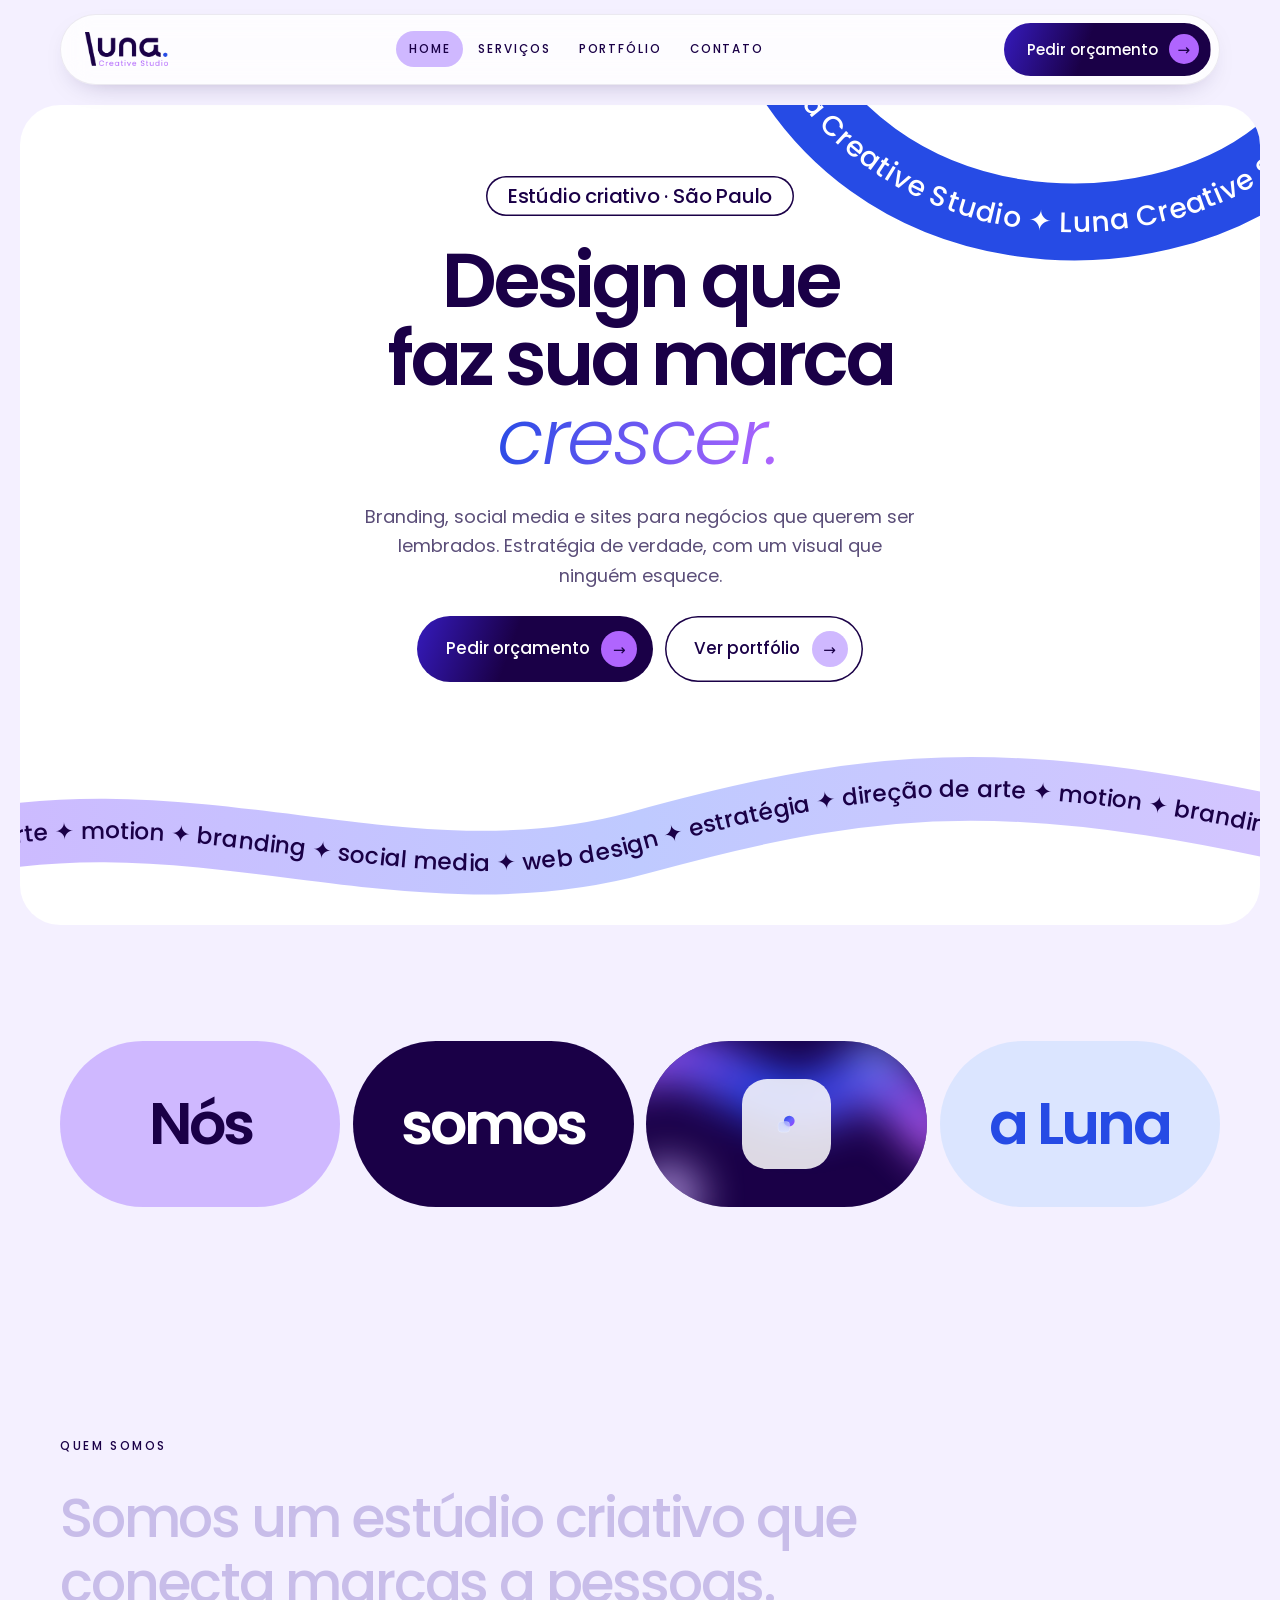
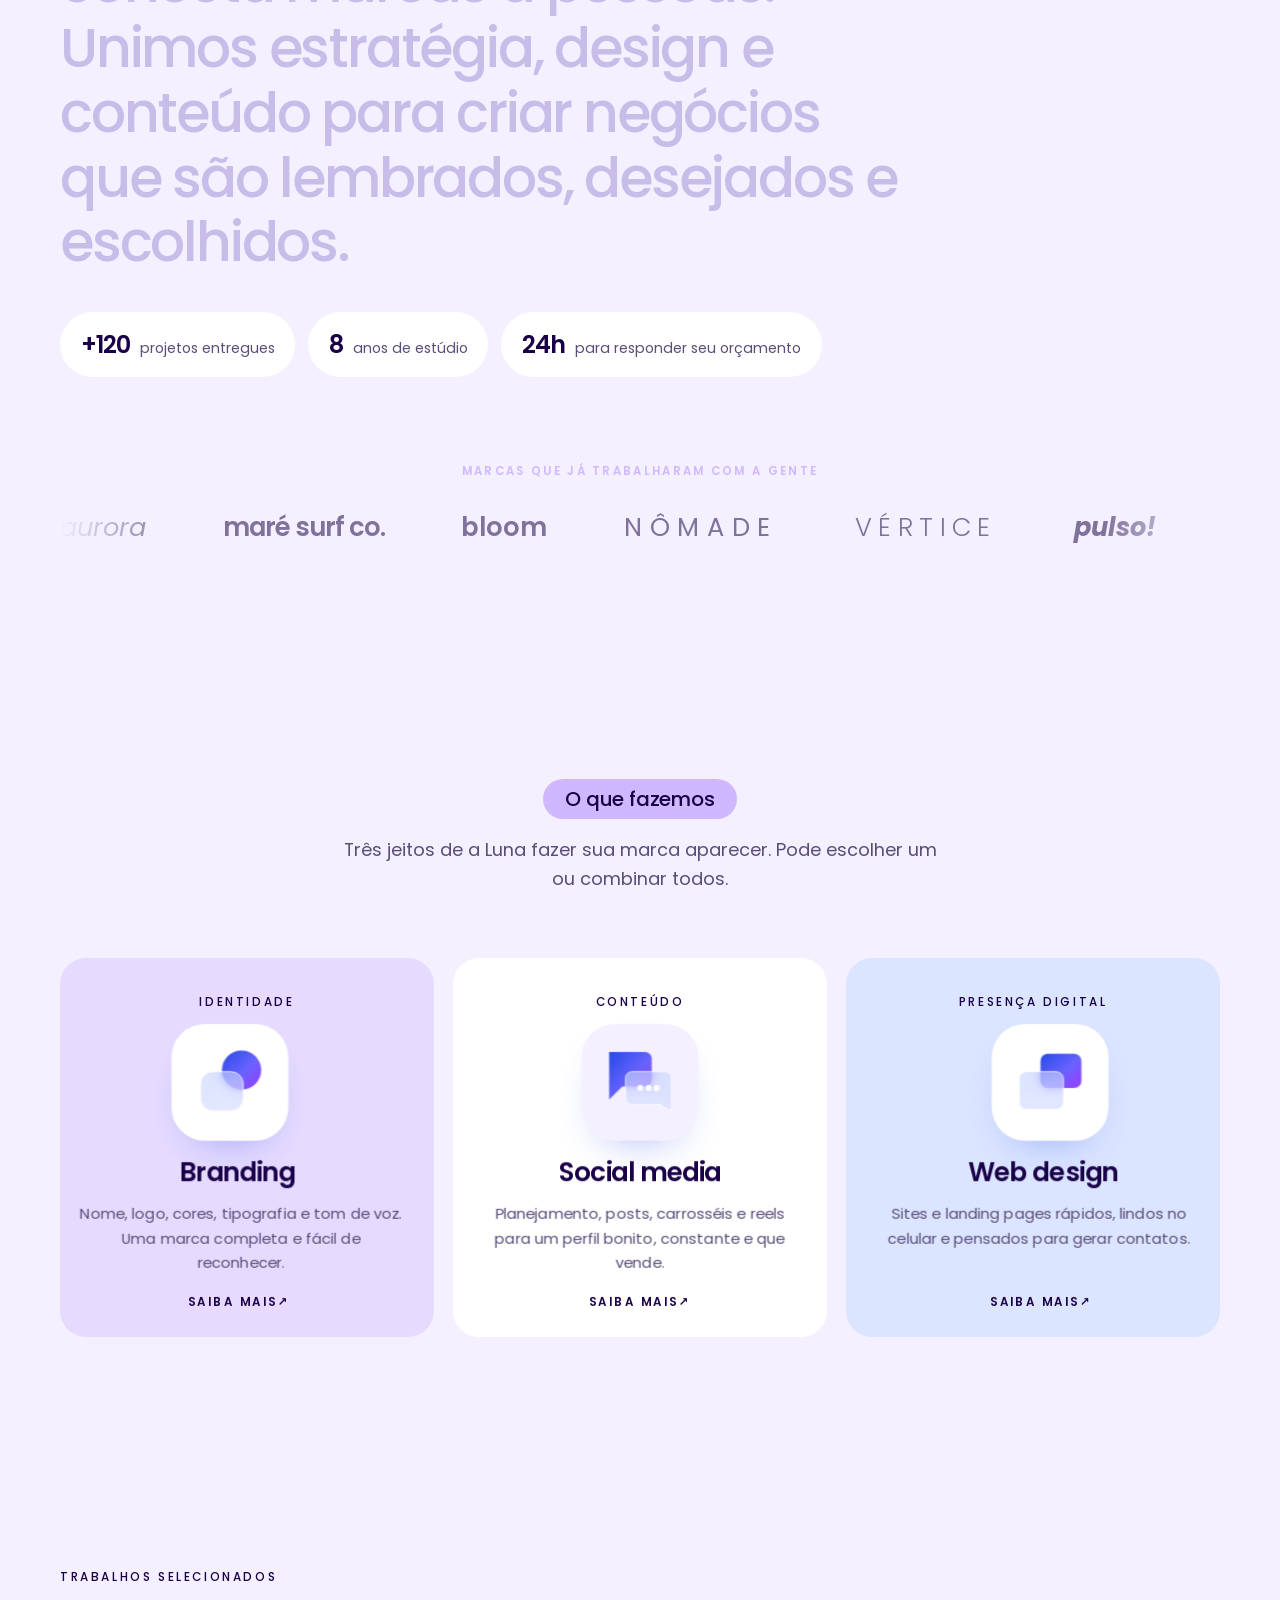
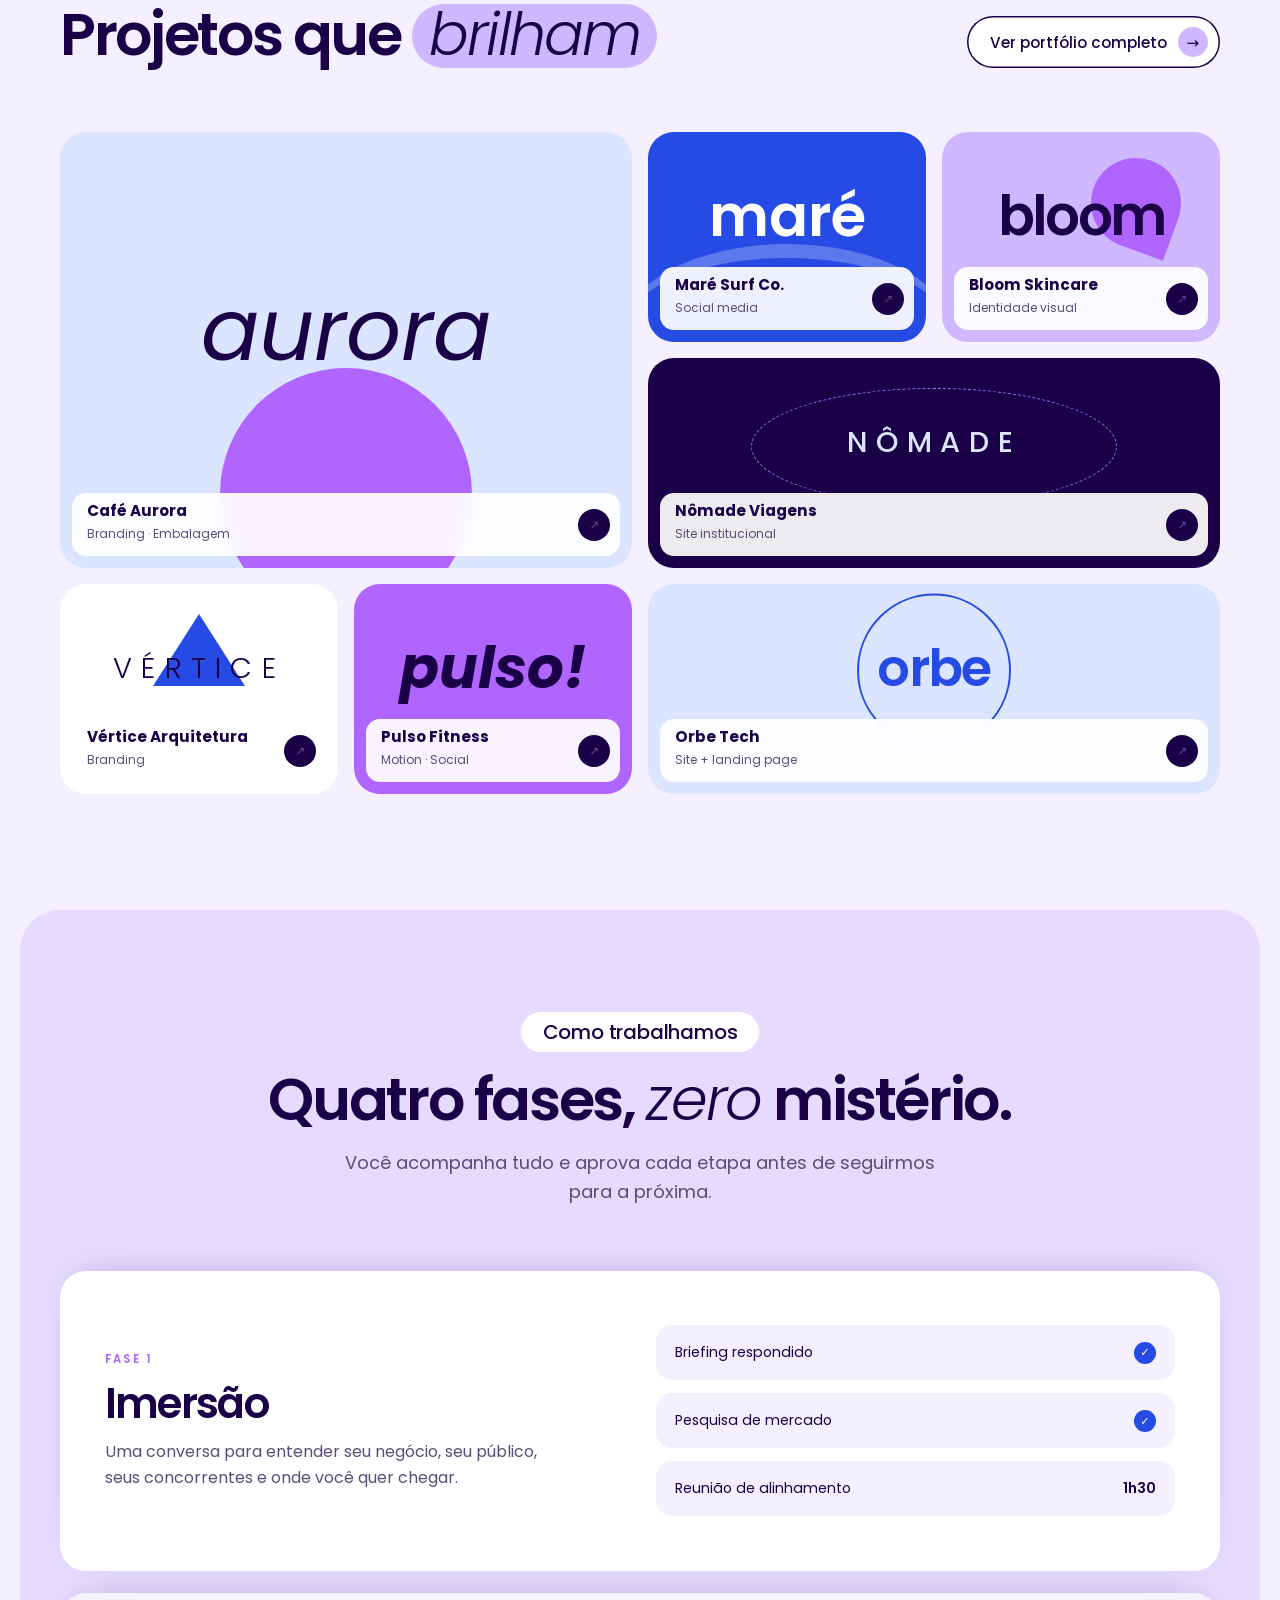
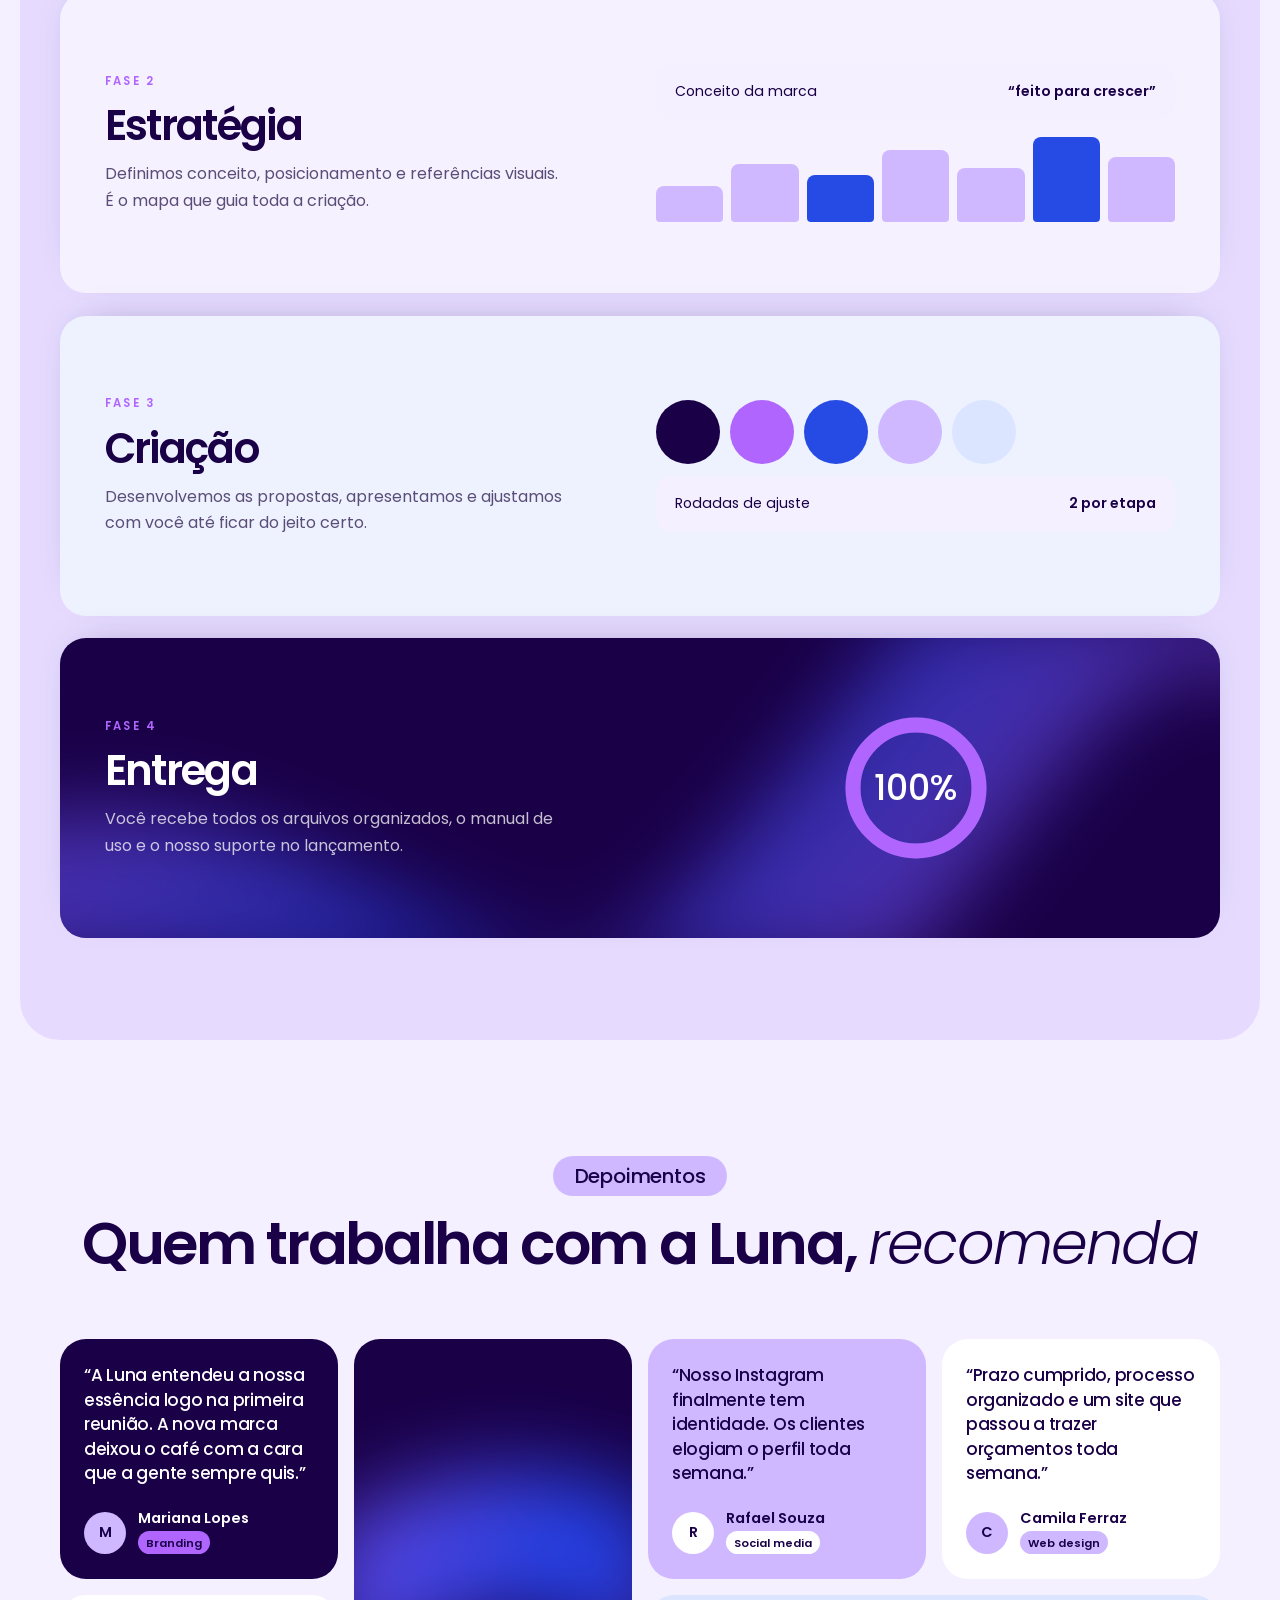
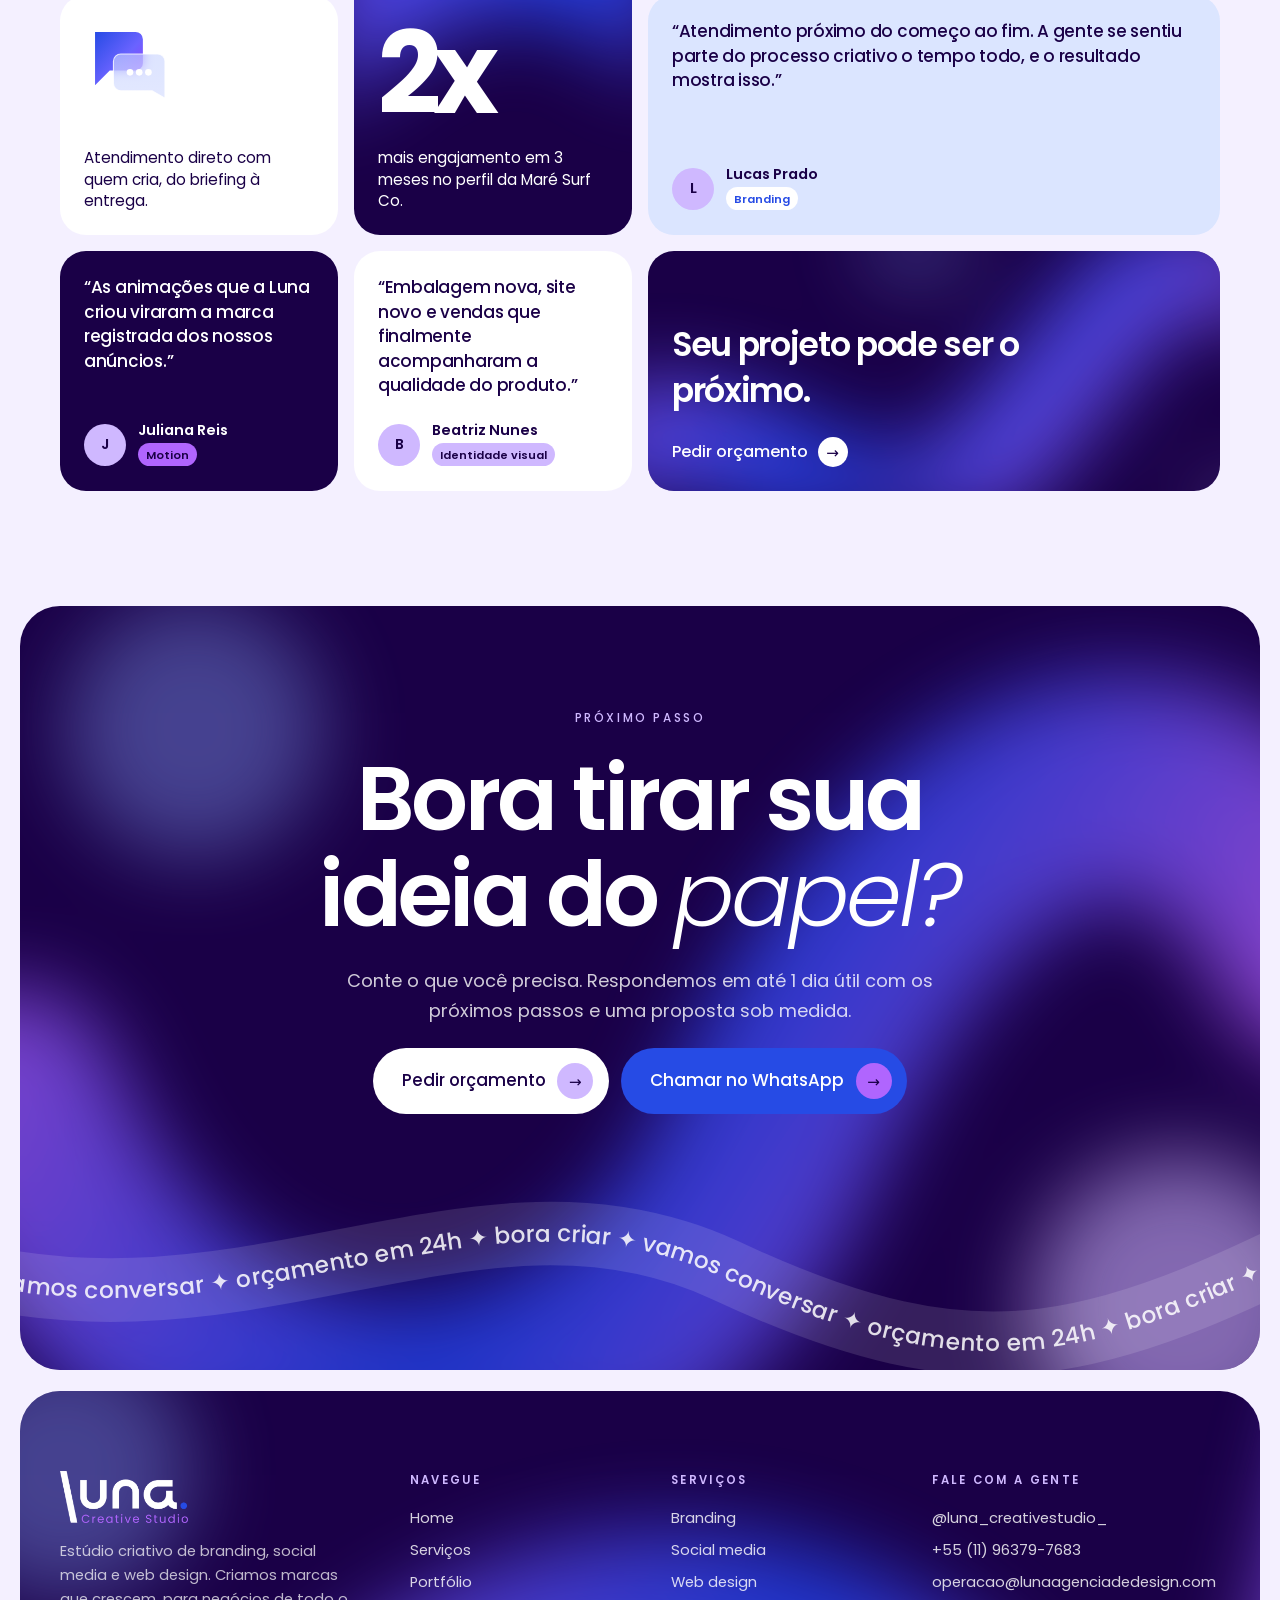
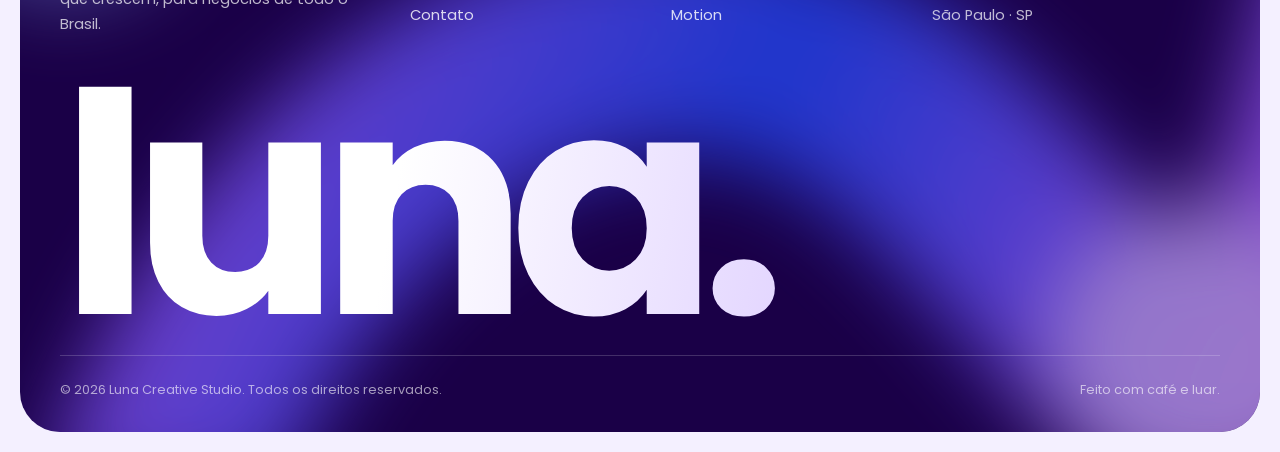
==== commit 1a4abbdd: "Ajusta texto do rodapé Co-Authored-By: Claude Opus 5.5 <noreply@anthropic.com> Claude-Session: https" ====
--- a/index.html
+++ b/index.html
@@ -265,7 +265,7 @@
     <div class="footer__grid">
       <div class="footer__brand">
         <img src="assets/logo-luna-branco.png" alt="Luna Creative Studio" width="955" height="389" loading="lazy">
-        <p>Estúdio criativo de branding, social media e web design. Criamos marcas com brilho próprio para negócios de todo o Brasil.</p>
+        <p>Estúdio criativo de branding, social media e web design. Criamos marcas que crescem, para negócios de todo o Brasil.</p>
       </div>
       <div>
         <p class="footer__title">Navegue</p>
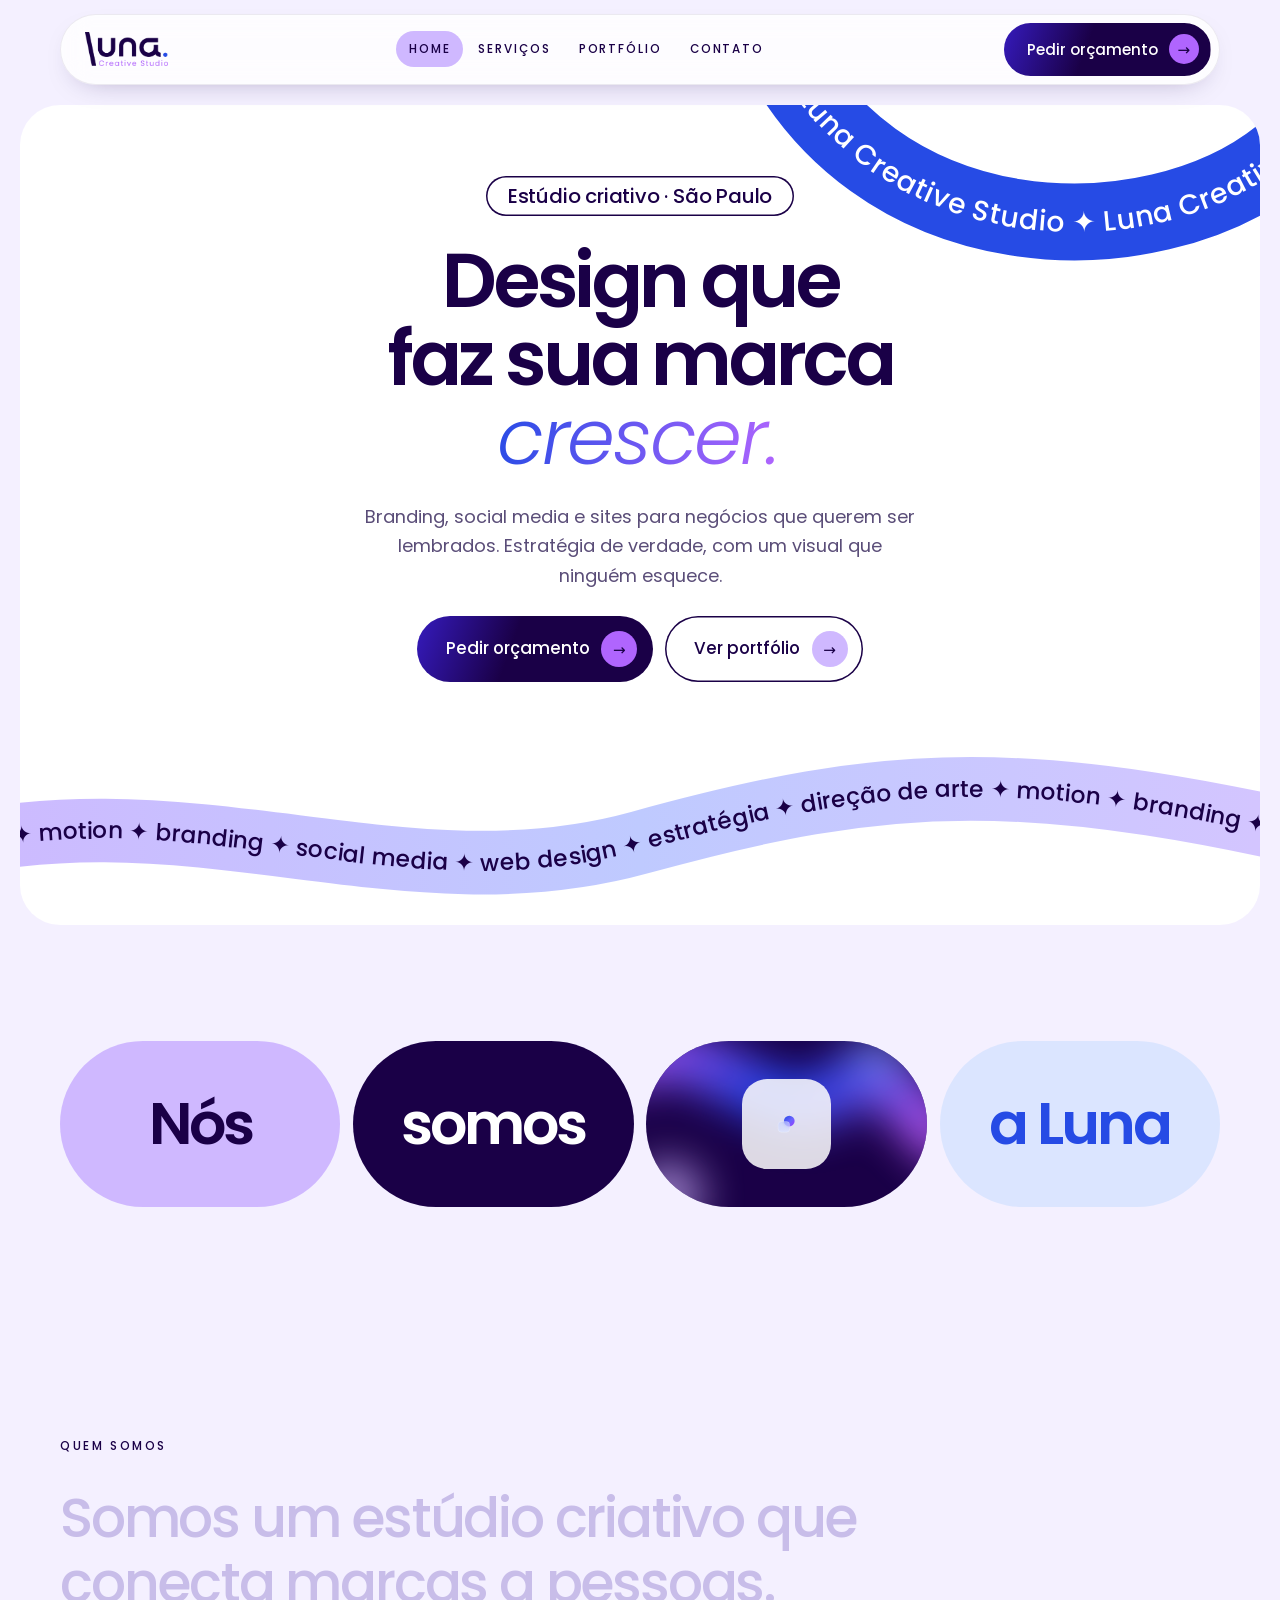
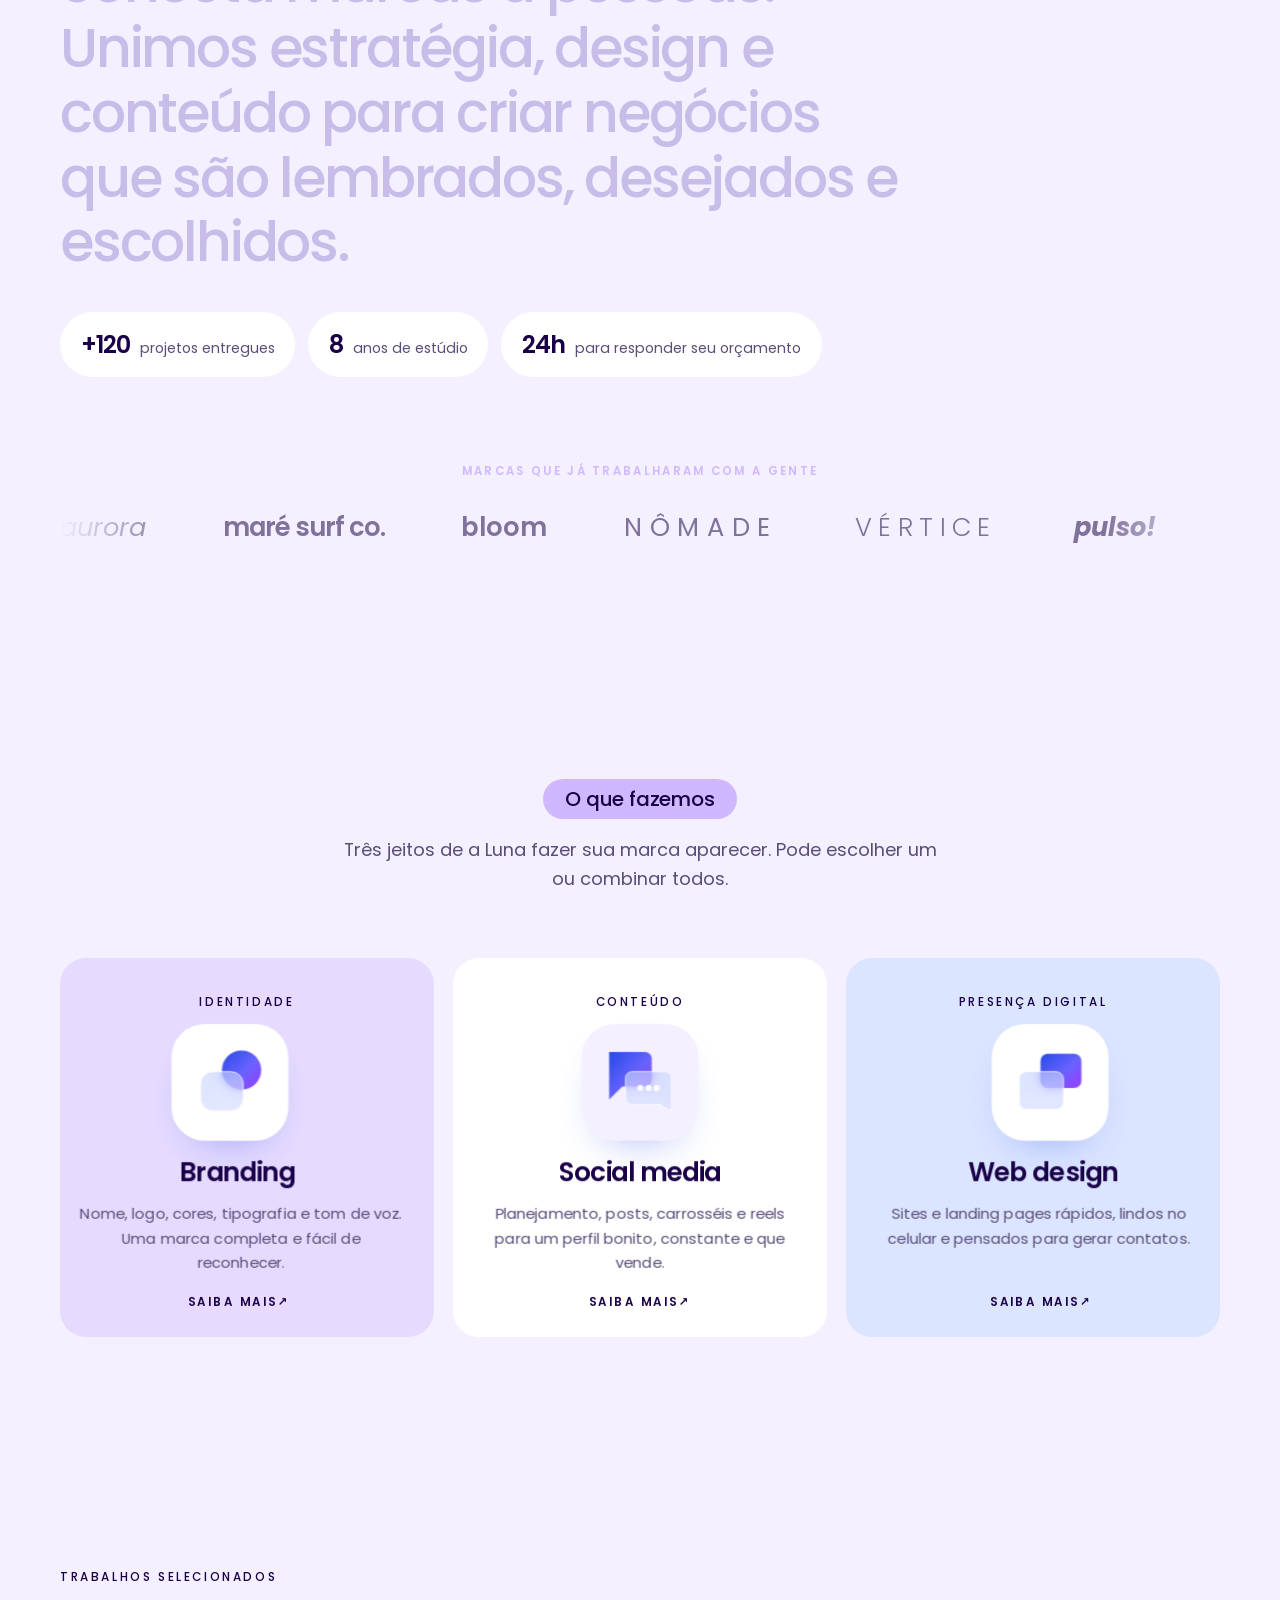
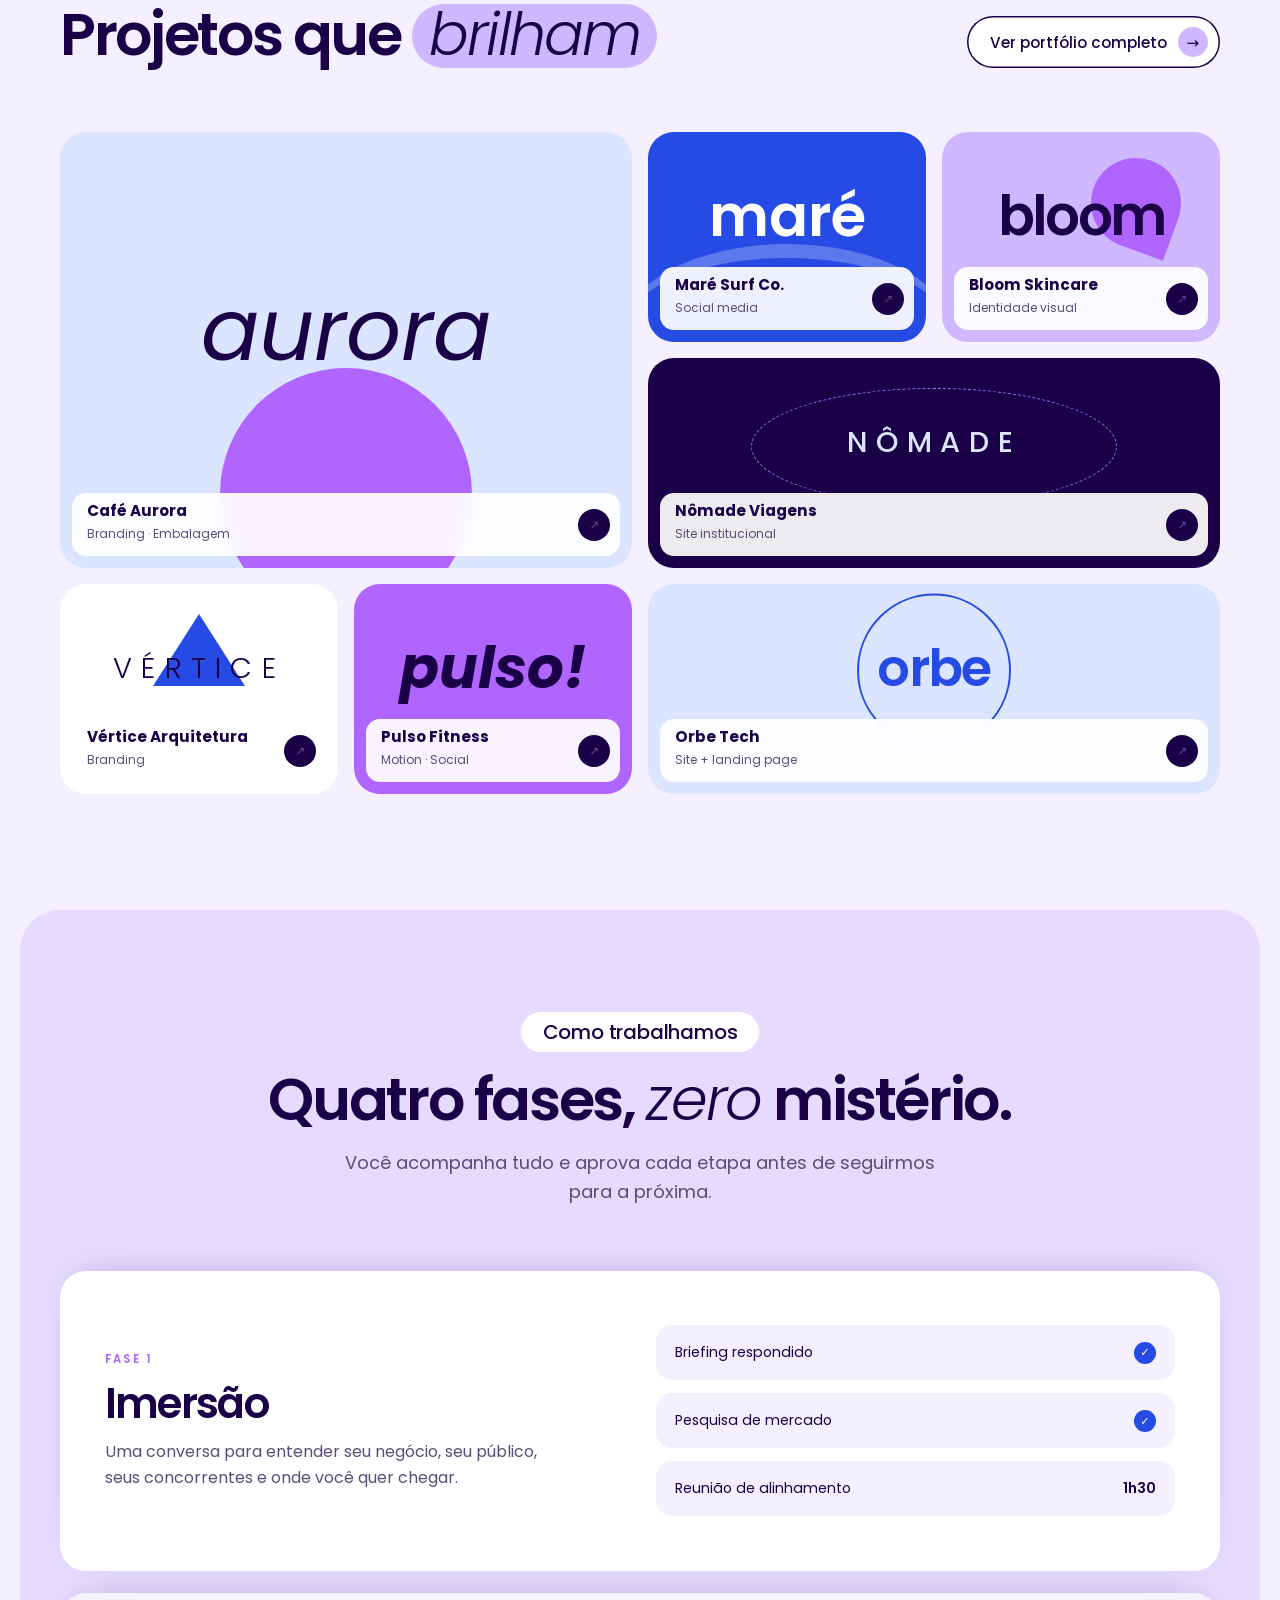
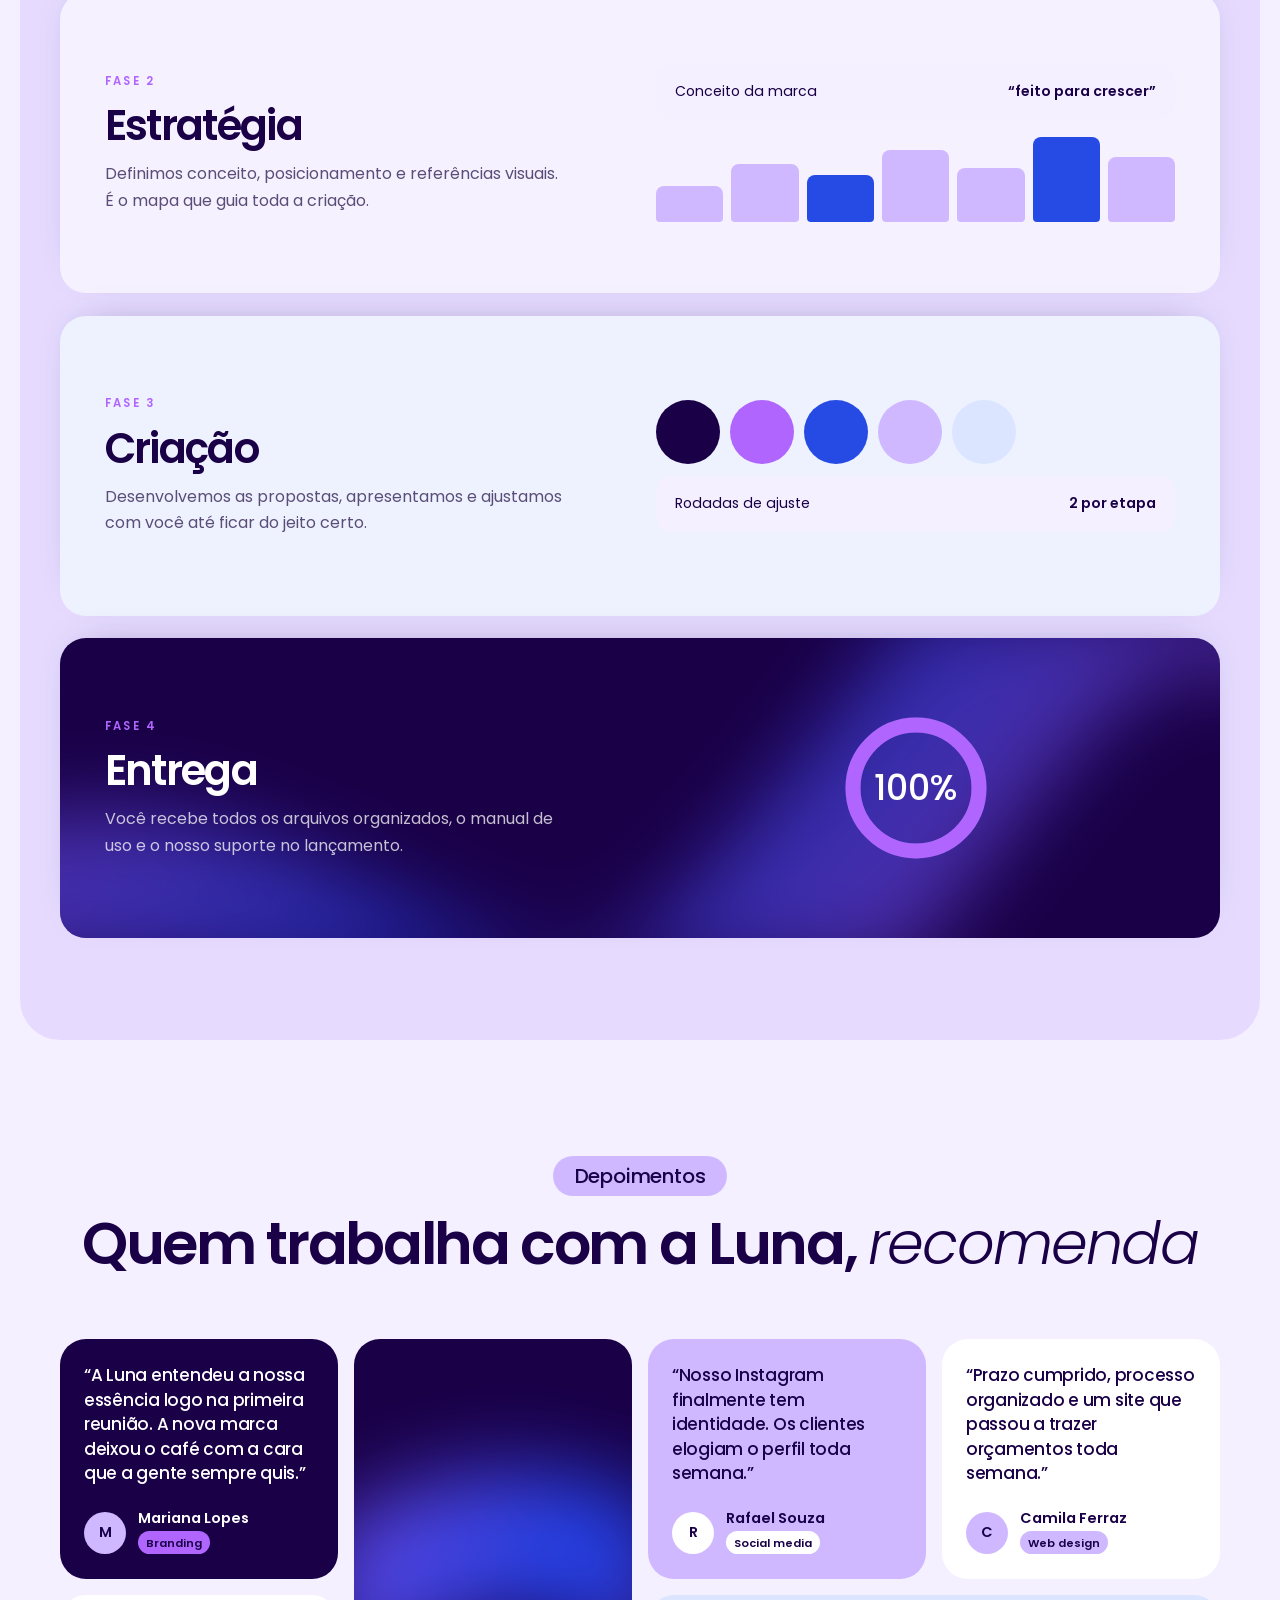
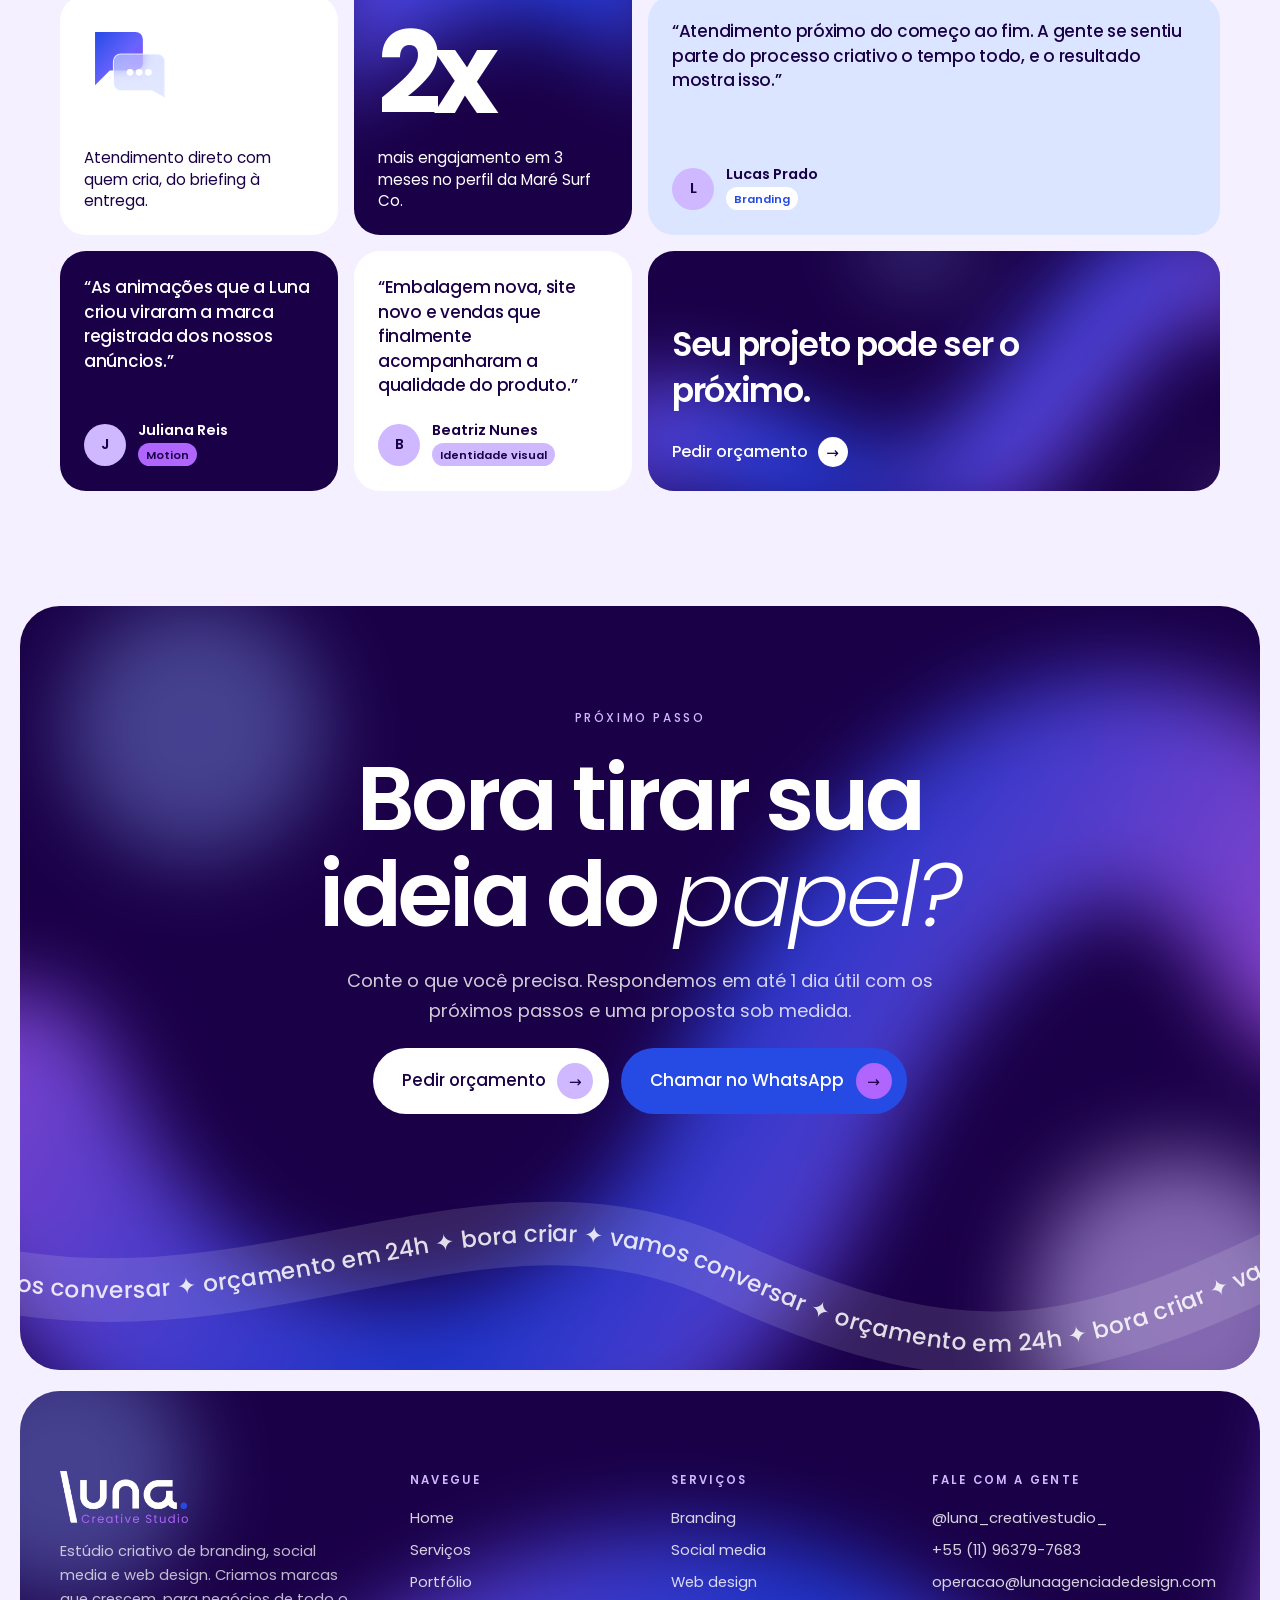
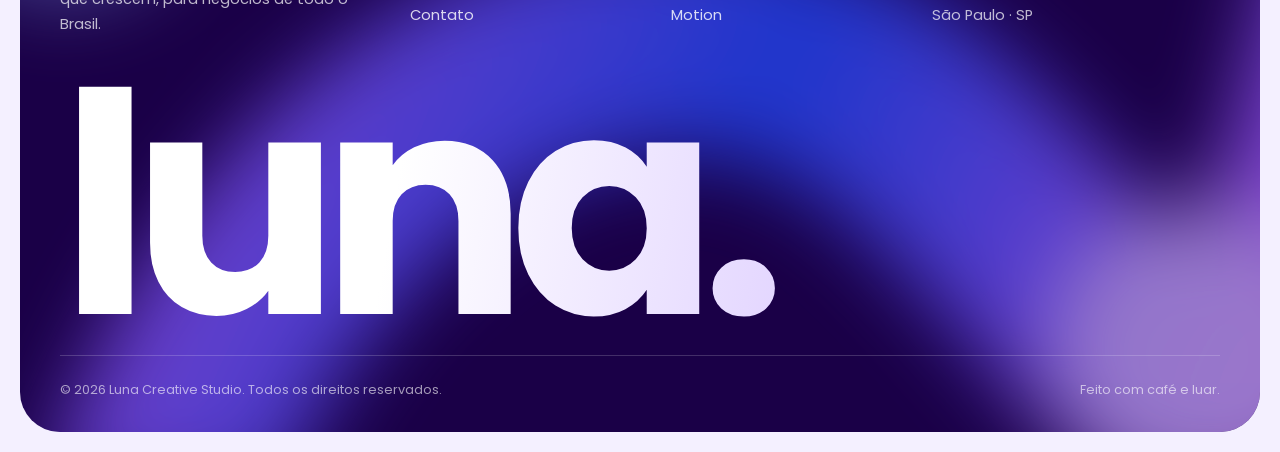
==== commit 0ebc0b20: "Ajusta descrição da Home Co-Authored-By: Claude Opus 5.5 <noreply@anthropic.com> Claude-Session: htt" ====
--- a/index.html
+++ b/index.html
@@ -4,10 +4,10 @@
 <meta charset="utf-8">
 <meta name="viewport" content="width=device-width, initial-scale=1, viewport-fit=cover">
 <title>Luna Creative Studio · Branding, social media e web design</title>
-<meta name="description" content="Estúdio criativo de branding, social media e web design em São Paulo. Marcas com brilho próprio.">
+<meta name="description" content="Estúdio criativo de branding, social media e web design em São Paulo. Design que faz sua marca crescer.">
 <meta name="claude:viewport-fit-sides" content="cover">
 <meta property="og:title" content="Luna Creative Studio · Branding, social media e web design">
-<meta property="og:description" content="Estúdio criativo de branding, social media e web design em São Paulo. Marcas com brilho próprio.">
+<meta property="og:description" content="Estúdio criativo de branding, social media e web design em São Paulo. Design que faz sua marca crescer.">
 <meta property="og:image" content="assets/luna-3d.jpg">
 <meta name="theme-color" content="#f4f0ff">
 <link rel="icon" href="assets/favicon.svg" type="image/svg+xml">
